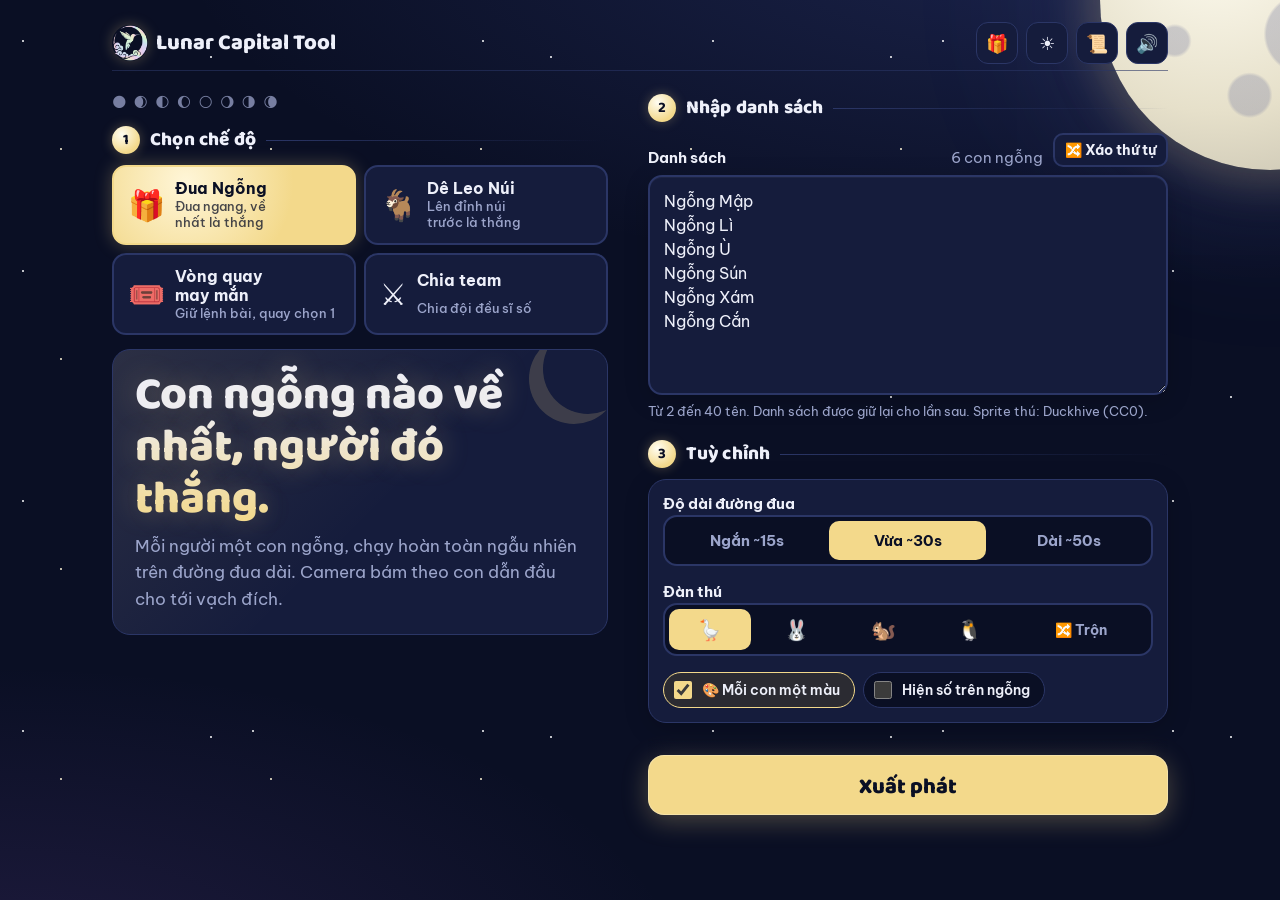
==== index.html @ 8e9eb715 "Vòng quay: chữ hai nửa cùng neo sát vành; kết quả không bảng xếp hạng thì căn giữa Co-Authored-By: C" ====
<!DOCTYPE html>
<html lang="vi">
<head>
<meta charset="utf-8">
<meta name="viewport" content="width=device-width, initial-scale=1, viewport-fit=cover">
<title>Lunar Capital Tool</title>
<meta name="description" content="Tool của Lunar Capital: Đua Ngỗng, Vòng quay may mắn, Chia team. Mở là chơi, không cần cài.">
<meta property="og:title" content="Lunar Capital Tool: bốc thăm cho guild">
<meta property="og:description" content="Đua Ngỗng, Vòng quay may mắn, Chia team. Dán danh sách tên, bấm một nút là có kết quả.">
<meta property="og:image" content="https://huytran19.github.io/lunar-capital-tool/og/home.jpg">
<meta property="og:url" content="https://huytran19.github.io/lunar-capital-tool/">
<meta name="twitter:card" content="summary_large_image">
<meta name="theme-color" content="#0A0F24">
<link rel="icon" type="image/png" sizes="64x64" href="[data-uri]">
<link rel="apple-touch-icon" href="icons/apple-touch-icon.png">
<script>/* đặt giao diện trước khi vẽ trang, để không chớp sáng */try{if(localStorage.getItem("dua-ngong-theme")==="light")document.documentElement.dataset.theme="light";}catch(e){}</script>
<link rel="preconnect" href="https://fonts.googleapis.com">
<link rel="preconnect" href="https://fonts.gstatic.com" crossorigin>
<link href="https://fonts.googleapis.com/css2?family=Baloo+2:wght@600;800&family=Be+Vietnam+Pro:wght@400;600;700&display=swap" rel="stylesheet">
<style>
/* Mặc định tối; data-theme="light" (nút ☀️ trên thanh trên, lưu ở dua-ngong-theme) thì sáng */
:root{
  --bg:#0A0F24; --ink:#EEF0FA; --muted:#9CA5CB; --card:#151C3C; --line:#2B3666;
  --grass-a:#4E7A2A; --grass-b:#446D24; --btn:#F3D98B; --btn-ink:#0A0F24; --accent:#F3D98B; --frame:#4A5A92;
  --moon-a:#FFFDF2; --moon-b:#E6E0CA; --moon-c:#BDB8A8; --crater:rgba(120,124,160,.32); --glow:rgba(243,217,139,.28);
  --red:#E4572E; --blue:#2E86DE;
  color-scheme:dark;
  box-sizing:border-box;
  padding-top:env(safe-area-inset-top,0px);
  padding-bottom:env(safe-area-inset-bottom,0px);
}
:root[data-theme="light"]{
  --bg:#EDEFF8; --ink:#1A2046; --muted:#5A628F; --card:#FFFFFF; --line:#CDD3EA;
  --grass-a:#8CC152; --grass-b:#7DB344; --btn:#1A2046; --btn-ink:#FFFFFF; --accent:#C99A2E; --frame:#1A2046;
  --moon-a:#FFFFFF; --moon-b:#E4E6F2; --moon-c:#B9BED6; --crater:rgba(90,98,143,.22); --glow:rgba(120,135,220,.22);
  color-scheme:light;
}
*,*::before,*::after{box-sizing:inherit}
html{height:100%;scroll-padding-top:env(safe-area-inset-top,0px)}
body{margin:0;min-height:100%;background:var(--bg);color:var(--ink);font-family:"Be Vietnam Pro",system-ui,-apple-system,"Segoe UI",sans-serif;-webkit-tap-highlight-color:transparent}
/* Phong cách mặt trăng: trời sao + vầng trăng cố định sau nội dung; trăng chỉ hiện ở màn chuẩn bị */
body{background:radial-gradient(ellipse 120% 70% at 85% -10%,rgba(90,110,220,.22),transparent 60%),radial-gradient(ellipse 90% 60% at 0% 110%,rgba(140,90,200,.16),transparent 60%),var(--bg);background-attachment:fixed}
body::before{content:"";position:fixed;inset:0;z-index:-1;pointer-events:none;
  background-image:
    radial-gradient(1.5px 1.5px at 23px 41px,#fff 50%,transparent 51%),
    radial-gradient(1px 1px at 97px 13px,#fff 50%,transparent 51%),
    radial-gradient(1px 1px at 151px 88px,#dfe4ff 50%,transparent 51%),
    radial-gradient(1.5px 1.5px at 61px 149px,#fff6d6 50%,transparent 51%),
    radial-gradient(1px 1px at 187px 172px,#fff 50%,transparent 51%),
    radial-gradient(1px 1px at 131px 211px,#dfe4ff 50%,transparent 51%),
    radial-gradient(2px 2px at 211px 57px,#fff 50%,transparent 51%);
  background-size:230px 230px,190px 190px,260px 260px,210px 210px,300px 300px,170px 170px,340px 340px;
  opacity:.75;animation:twinkle 6s ease-in-out infinite alternate}
@keyframes twinkle{from{opacity:.45}to{opacity:.85}}
/* trăng không được lố mép phải (sẽ tạo thanh cuộn ngang); desktop dùng fixed ở góc, nằm ngoài vùng nội dung */
body::after{content:"";position:absolute;top:-96px;right:0;width:190px;height:190px;border-radius:50%;z-index:-1;pointer-events:none;
  background:
    radial-gradient(circle at 30% 36%,var(--crater) 0 9%,transparent 10%),
    radial-gradient(circle at 60% 60%,var(--crater) 0 13%,transparent 14%),
    radial-gradient(circle at 44% 78%,var(--crater) 0 6%,transparent 7%),
    radial-gradient(circle at 74% 30%,var(--crater) 0 5%,transparent 6%),
    radial-gradient(circle at 22% 62%,var(--crater) 0 4%,transparent 5%),
    radial-gradient(circle at 34% 30%,var(--moon-a),var(--moon-b) 55%,var(--moon-c));
  box-shadow:0 0 50px 8px var(--glow),0 0 160px 50px rgba(120,140,255,.10);
  transition:opacity .4s,transform .4s}
body.in-game::after{opacity:0;transform:translateY(-50px) scale(.85)} /* không trượt sang phải: sẽ tạo thanh cuộn ngang */
:root[data-theme="light"] body::before{opacity:0;animation:none}
@media (min-width:700px){body::after{width:300px;height:300px;top:-90px;right:0}}
@media (prefers-reduced-motion: reduce){body::before{animation:none}}
.phases{margin:6px 0 -6px;font-size:14px;letter-spacing:.5em;opacity:.75;white-space:nowrap;overflow:hidden;color:var(--muted)}
#screen-setup h1{background:linear-gradient(180deg,var(--ink) 30%,var(--accent));-webkit-background-clip:text;background-clip:text;color:transparent;text-shadow:0 0 28px var(--glow)}
#screen-setup .modes button{position:relative;overflow:hidden}
#screen-setup .modes button[aria-pressed="true"]{background:radial-gradient(circle at 30% 20%,#FFF6D8,var(--btn) 60%);box-shadow:0 0 18px var(--glow)}
:root[data-theme="light"] #screen-setup .modes button[aria-pressed="true"]{background:var(--btn)}
#screen-setup textarea,#screen-setup .box{box-shadow:inset 0 1px 0 rgba(255,255,255,.04),0 6px 24px rgba(0,0,0,.18)}
.cta{background:linear-gradient(180deg,#FFF3C9,var(--btn) 55%,#D9B65E);box-shadow:0 0 0 1px rgba(255,255,255,.25) inset,0 6px 26px var(--glow)}
:root[data-theme="light"] .cta{background:linear-gradient(180deg,#2C3570,var(--btn));box-shadow:0 6px 22px rgba(26,32,70,.25)}
.brand{border-radius:50%;box-shadow:0 0 14px var(--glow)}
/* Bố cục trang chuẩn bị theo 3 bước: chọn chế độ → danh sách → tuỳ chỉnh, nút Xuất phát dính đáy */
.step{display:flex;align-items:center;gap:10px;margin:6px 0 -4px;font-family:"Baloo 2",sans-serif;font-weight:800;font-size:19px;letter-spacing:.01em}
.step b{display:inline-grid;place-items:center;width:28px;height:28px;border-radius:50%;font-size:15px;line-height:1;color:var(--btn-ink);background:radial-gradient(circle at 35% 30%,var(--moon-a),var(--accent) 70%);box-shadow:0 0 12px var(--glow)}
:root[data-theme="light"] .step b{background:var(--btn)}
.step::after{content:"";flex:1;height:1px;background:linear-gradient(90deg,var(--line),transparent)}
#screen-setup .modes{grid-template-columns:1fr 1fr;gap:8px}
#screen-setup .modes button{flex-direction:row;align-items:center;justify-content:flex-start;text-align:left;padding:10px 12px;gap:0 10px;display:grid;grid-template-columns:auto 1fr;font-size:15px;min-height:62px}
#screen-setup .modes button span{grid-row:span 2;font-size:26px}
#screen-setup .modes button b{font-weight:700;line-height:1.2}
#screen-setup .modes button small{font-size:12px;font-weight:500;color:var(--muted);line-height:1.25}
#screen-setup .modes button[aria-pressed="true"] small{color:inherit;opacity:.75}
.mode-desc{position:relative;padding:14px 16px 16px;border-radius:18px;border:1px solid var(--line);background:linear-gradient(135deg,rgba(243,217,139,.10),transparent 55%),var(--card);overflow:hidden}
.mode-desc::before{content:"";position:absolute;right:-26px;top:-26px;width:90px;height:90px;border-radius:50%;box-shadow:-14px 10px 0 0 var(--accent);opacity:.18}
/* chữ chuyển màu chỉ tô trong khung chữ: chừa đệm trên cho dấu chồng (ỗ, ề) của Baloo 2 khỏi bị cắt thành "ngông" */
#screen-setup h1{font-size:clamp(28px,8vw,40px);line-height:1.12;padding-top:.22em;margin:-.22em 0 8px}
.opts{background:var(--card);border:1px solid var(--line);border-radius:18px;padding:14px;display:flex;flex-direction:column;gap:16px;box-shadow:0 6px 24px rgba(0,0,0,.18)}
.opts .seg{background:var(--bg)}
.opts .box{background:var(--bg)}
.toggles{display:flex;flex-wrap:wrap;gap:8px}
.toggles:not(:has(.toggle:not([hidden]))){display:none}
.toggles .toggle{border:1.5px solid var(--line);border-radius:999px;padding:8px 14px 8px 10px;font-size:14px;background:var(--bg);cursor:pointer;transition:border-color .15s,background .15s}
.toggles .toggle input{width:18px;height:18px}
.toggles .toggle:has(input:checked){border-color:var(--accent);background:color-mix(in srgb,var(--accent) 14%,var(--bg))}
.cta-bar{position:sticky;bottom:0;z-index:5;margin:0 -14px -28px;padding:18px 14px calc(14px + env(safe-area-inset-bottom,0px));background:linear-gradient(180deg,transparent,var(--bg) 38%);display:flex;flex-direction:column;gap:6px}
.cta-bar .error:empty{display:none}
.cta-bar .cta{width:100%}
/* Desktop: màn chuẩn bị 2 cột, cột trái (chọn chế độ) dính trên khi cuộn cột phải */
@media (min-width:980px){
  body .app{max-width:1120px;padding:22px 32px 40px} /* "body" để thắng .app gốc nằm sau trong file */
  /* màn chơi và kết quả cũng dùng bề ngang desktop (sân đua, sân chia team đo bề ngang lúc bắt đầu ván) */
  #screen-result{display:grid;grid-template-columns:minmax(0,1fr) minmax(0,1.1fr);grid-template-rows:auto 1fr;grid-template-areas:"win rank" "act rank";gap:16px 32px;align-items:start}
  #screen-result .winner{grid-area:win;position:sticky;top:20px;padding:32px 24px 26px}
  #screen-result .winner .g{width:200px;height:160px}
  #screen-result .rank{grid-area:rank}
  #screen-result .actions{grid-area:act;grid-template-columns:repeat(3,1fr);position:sticky;top:330px}
  #screen-result .actions .ghost{padding:10px 8px;font-size:14px}
  #screen-result .actions .cta{grid-column:1/-1}
  /* mode không có bảng xếp hạng (Vòng quay…): một cột căn giữa */
  #screen-result:has(.rank[hidden]){grid-template-columns:minmax(0,560px);grid-template-rows:auto auto;grid-template-areas:"win" "act";justify-content:center}
  #screen-result:has(.rank[hidden]) .winner,#screen-result:has(.rank[hidden]) .actions{position:static}
  body .rank li{padding:9px 16px}
  body .teams{grid-template-columns:repeat(auto-fit,minmax(220px,1fr))}
  body .teams.three{grid-template-columns:repeat(3,1fr)}
  #teamActions{grid-template-columns:repeat(4,1fr)}
  #screen-history{max-width:760px;width:100%;margin:0 auto}
  #screen-history .actions{grid-template-columns:repeat(3,1fr)}
  body .ring{max-width:min(680px,calc(100vh - 170px))}
  body .status{font-size:16px}
  #screen-setup{display:grid;grid-template-columns:minmax(0,1fr) minmax(0,1.05fr);gap:0 40px;align-items:start}
  #screen-setup .col-a{position:sticky;top:20px}
  #screen-setup h1{font-size:clamp(36px,3.6vw,52px)}
  .mode-desc{padding:20px 22px 22px}
  .mode-desc .lede{font-size:17px;max-width:none}
  #screen-setup .modes button{min-height:76px;padding:12px 14px;font-size:16px}
  #screen-setup .modes button span{font-size:30px}
  #screen-setup .modes button small{font-size:13px}
  #screen-setup .modes button:not([aria-pressed="true"]):hover{border-color:var(--accent);transform:translateY(-1px)}
  #screen-setup .modes button{transition:transform .15s,border-color .15s}
  #screen-setup textarea{min-height:220px}
  .cta-bar{margin:0;padding:18px 0 20px;background:linear-gradient(180deg,transparent,var(--bg) 45%)}
  .cta:hover{filter:brightness(1.05)}
  .top{padding-bottom:6px;border-bottom:1px solid color-mix(in srgb,var(--line) 60%,transparent)}
  .logo{font-size:24px}
  .brand{width:42px;height:42px}
  body::after{position:fixed;width:340px;height:340px;top:-170px;right:-160px}
}
.app{max-width:560px;margin:0 auto;padding:14px 14px 28px;display:flex;flex-direction:column;gap:16px}
button,textarea{font:inherit;color:inherit}
button{touch-action:manipulation;cursor:pointer}
button:focus-visible,textarea:focus-visible{outline:3px solid var(--accent);outline-offset:2px}
section[hidden],[hidden]{display:none!important}
.stack{display:flex;flex-direction:column;gap:14px}

.top{display:flex;align-items:center;justify-content:space-between}
.logo{display:flex;align-items:center;gap:8px;min-width:0;white-space:nowrap;font-family:"Baloo 2",sans-serif;font-weight:800;font-size:22px}
.brand{width:36px;height:36px;display:block;flex:none}
:root[data-theme="light"] .brand{background:#1F2A16;border-radius:50%;padding:3px} /* logo pastel nhạt trên nền sáng nên đặt trên nền tròn tối */
a.icon-btn{display:inline-flex;align-items:center;justify-content:center;text-decoration:none;box-sizing:border-box}
.icon-btn{appearance:none;border:1px solid var(--line);background:var(--card);border-radius:12px;width:42px;height:42px;font-size:18px}

h1{font-family:"Baloo 2",sans-serif;font-weight:800;font-size:clamp(40px,12vw,60px);line-height:.95;margin:4px 0 0}
.lede{margin:0;font-size:16px;line-height:1.55;color:var(--muted);max-width:40ch}
.seg{display:grid;grid-template-columns:1fr 1fr;background:var(--card);border:2px solid var(--line);border-radius:14px;padding:4px;gap:4px}
.seg.three{grid-template-columns:repeat(3,1fr)}
.seg button{appearance:none;border:0;background:transparent;border-radius:10px;padding:10px 8px;font-weight:700;font-size:15px;color:var(--muted)}
.seg button[aria-pressed="true"]{background:var(--btn);color:var(--btn-ink)}
.sub{font-weight:700;font-size:15px;margin:0 0 -6px}
.field-wrap{display:flex;flex-direction:column;gap:8px}
.field-wrap label{font-weight:700;font-size:15px;display:flex;justify-content:space-between}
.field-wrap label span{color:var(--muted);font-weight:400}
textarea{width:100%;min-height:170px;resize:vertical;background:var(--card);border:2px solid var(--line);border-radius:14px;padding:12px 14px;font-size:16px;line-height:1.5}
.hint{font-size:13px;color:var(--muted);margin:0}
.error{color:#D92D3A;font-weight:600;font-size:14px;margin:0;min-height:1em}
.cta{appearance:none;border:0;background:var(--btn);color:var(--btn-ink);font-family:"Baloo 2",sans-serif;font-weight:800;font-size:22px;padding:14px 18px 10px;border-radius:16px}
.cta:active{transform:translateY(2px)}
.ghost{appearance:none;background:transparent;border:2px solid var(--line);border-radius:14px;padding:11px 14px;font-weight:700;font-size:15px}
.actions{display:grid;gap:10px}

.box{background:var(--card);border:1px solid var(--line);border-radius:14px;padding:12px;display:flex;flex-direction:column;gap:10px}
.box .sub{margin:0}
.muted{color:var(--muted);font-weight:400}
.pair{display:grid;grid-template-columns:1fr 1fr auto;gap:6px}
select{font:inherit;font-size:15px;padding:9px 6px;border:2px solid var(--line);border-radius:10px;background:var(--bg);color:var(--ink);min-width:0}
.add{appearance:none;border:0;background:var(--btn);color:var(--btn-ink);border-radius:10px;padding:0 14px;font-weight:700}
.chips{display:flex;flex-wrap:wrap;gap:6px}
.chips:empty{display:none}
.chip{display:inline-flex;align-items:center;gap:4px;background:var(--bg);border:1px solid var(--line);border-radius:999px;padding:3px 4px 3px 10px;font-size:14px}
.chip.gone{opacity:.45;text-decoration:line-through}
.chip button{appearance:none;border:0;background:transparent;font-size:13px;width:26px;height:26px;border-radius:50%}
.divider{height:1px;background:var(--line);margin:2px 0}
.toggle{display:flex;gap:10px;align-items:center;font-weight:600;font-size:15px}
.toggle input{width:20px;height:20px;accent-color:var(--accent);margin:0}
.hide-num .badge{display:none}
.ropes{position:absolute;inset:0;width:100%;height:100%;z-index:2;pointer-events:none}

/* Sprite */
.spr{display:block;background-repeat:no-repeat;image-rendering:pixelated;image-rendering:crisp-edges}
.goose{position:absolute;left:0;top:0;z-index:3;will-change:transform}
.goose .spr{width:100%;height:100%}
.badge{position:absolute;left:4%;top:50%;transform:translateY(-10%);min-width:15px;height:15px;padding:0 3px;border-radius:5px;color:#fff;font-size:10px;font-weight:800;line-height:12px;text-align:center;border:1.5px solid #1b1b1b;z-index:1}
.gname{position:absolute;white-space:nowrap;overflow:hidden;text-overflow:ellipsis;font-weight:700;color:#fff;text-shadow:0 1px 2px rgba(0,0,0,.7),0 0 4px rgba(0,0,0,.35);pointer-events:none}
.bubble{position:absolute;bottom:55%;left:88%;font-size:12px;font-weight:800;background:#fff;color:#1b1b1b;border-radius:8px;padding:1px 6px;white-space:nowrap;opacity:0;transition:opacity .15s;pointer-events:none;z-index:2}
.bubble.on{opacity:1}
.crown{position:absolute;top:-8px;left:40%;font-size:14px;z-index:2;pointer-events:none}

/* Đua Ngỗng (mode give) */
.mini{position:relative;height:22px;background:var(--card);border:2px solid var(--line);border-radius:999px}
.mini i{position:absolute;top:50%;width:11px;height:11px;border-radius:50%;margin:-5.5px 0 0 -5.5px;border:1.5px solid #1b1b1b}
.mini b{position:absolute;right:6px;top:50%;transform:translateY(-50%);font-size:13px}
.track-wrap{position:relative;overflow:hidden;border:3px solid var(--frame);border-radius:16px;background:var(--grass-a)}
.world{position:absolute;left:0;top:0}
.lane{position:absolute;left:0;right:0}
.lane.a{background:var(--grass-a)} .lane.b{background:var(--grass-b)}
.marker{position:absolute;top:0;bottom:0;width:0;border-left:2px dashed rgba(255,255,255,.55);z-index:1}
.marker span{position:absolute;top:3px;left:5px;font-size:11px;font-weight:800;color:#fff;background:rgba(0,0,0,.28);padding:0 6px;border-radius:6px;white-space:nowrap}
.startline{position:absolute;top:0;bottom:0;width:4px;background:#fff;opacity:.85;z-index:1}
.finish{position:absolute;top:0;bottom:0;width:16px;z-index:1;background:repeating-conic-gradient(#1b1b1b 0 25%,#fff 0 50%) 0 0/16px 16px}
.deco{position:absolute;font-size:12px;opacity:.8;z-index:0;pointer-events:none}
.mode-give .gname{right:88%;top:50%;transform:translateY(-50%);font-size:12px;max-width:130px}

/* Dê Leo Núi (mode climb). Nền: ansimuz – Mountain at Dusk (CC0); dê: Sevarihk – Mountain Goat Sprites (CC-BY 4.0) */
.peak-wrap{position:relative;overflow:hidden;border:3px solid var(--frame);border-radius:16px;background-color:#7d5a8c;
  background-image:url(sprites/nui-day.png),url(sprites/nui-xa.png),url(sprites/nui-troi.png);
  background-repeat:repeat-x,repeat-x,no-repeat;background-size:auto 46%,auto 62%,cover;background-position:0 100%,35% 100%,center top;
  image-rendering:pixelated}
.peak-box{position:relative}
.peak-wrap .world{width:100%;z-index:0}
.alt{position:absolute;left:6px;z-index:2;font-size:11px;font-weight:800;color:#fff;background:rgba(0,0,0,.32);padding:0 6px;border-radius:6px;transform:translateY(-50%);white-space:nowrap;pointer-events:none}
.peak-wrap svg{position:absolute;left:0;top:0;z-index:0}
.rung{position:absolute;left:0;right:0;bottom:0;height:90px;background:url(sprites/nui-rung.png) repeat-x 0 100%/auto 90px;image-rendering:pixelated;z-index:1;opacity:.9}
.tuft{position:absolute;font-size:13px;z-index:1;pointer-events:none;transform:translate(-50%,-80%)}
.summit-sign{position:absolute;z-index:1;transform:translate(-50%,-100%);font-size:12px;font-weight:800;color:#1b1b1b;background:#F5E6B8;border:2px solid #6B4A2B;border-radius:6px;padding:1px 6px;white-space:nowrap}
.gspr{display:block;width:100%;height:100%;background-image:url(sprites/de-nui.png);background-repeat:no-repeat;image-rendering:pixelated}
.mode-climb .goose{will-change:transform}
.mode-climb .goose.wild{opacity:.88}
.mode-climb .gname{left:50%;top:86%;transform:translateX(-50%);font-size:11px;max-width:96px;border-bottom:2px solid var(--c,#fff);line-height:1.15}
.mode-climb .badge{left:50%;top:auto;bottom:18%;transform:translateX(-50%)}
.mode-climb .crown{left:50%;top:0;transform:translateX(-50%)}
.mode-climb .bubble{bottom:72%;left:70%}
.mode-climb .bubble.left{left:auto;right:70%}
.countdown{position:absolute;inset:0;display:flex;align-items:center;justify-content:center;z-index:9;pointer-events:none}
.countdown span{font-family:"Baloo 2",sans-serif;font-weight:800;font-size:84px;white-space:nowrap;color:#fff;text-shadow:0 4px 0 rgba(0,0,0,.35);opacity:0}
.countdown span.pop{animation:pop .7s ease-out forwards}
@keyframes pop{0%{transform:scale(.5);opacity:0}30%{transform:scale(1.1);opacity:1}100%{transform:scale(1);opacity:0}}
.status{margin:0;font-size:15px;color:var(--muted);min-height:1.5em;text-align:center}

/* Team field */
.pasture{position:relative;overflow:hidden;border:3px solid var(--frame);border-radius:16px;
  background:radial-gradient(circle at 20% 30%,rgba(255,255,255,.08) 0 2px,transparent 3px) 0 0/28px 28px,var(--grass-a)}
.gate{position:absolute;top:10px;height:76px;border:5px solid #8B5A2B;border-bottom:0;border-radius:10px 10px 0 0;background:rgba(0,0,0,.14);z-index:1}
.gate::before,.gate::after{content:"";position:absolute;bottom:0;height:5px;width:34%;background:#8B5A2B}
.gate::before{left:0} .gate::after{right:0}
.gate .gl{position:absolute;inset:6px 6px 12px;display:flex;flex-direction:column;align-items:center;justify-content:center;color:#fff;text-shadow:0 1px 2px rgba(0,0,0,.5)}
.gate .gl b{font-family:"Baloo 2",sans-serif;font-weight:800;font-size:18px;line-height:1}
.gate .gl span{font-weight:700;font-size:14px}
.gate .flag{display:inline-block;width:12px;height:12px;border-radius:3px;margin-right:5px;border:1.5px solid #fff;vertical-align:-1px}
.mode-team .gname{left:50%;top:100%;transform:translateX(-50%);font-size:11px;max-width:92px;margin-top:-3px}
.mode-team .goose.in{transition:transform .45s ease-in,opacity .45s ease-in;opacity:0}
.teams{display:grid;grid-template-columns:1fr 1fr;gap:10px}
.team{background:var(--card);border:1px solid var(--line);border-top:6px solid var(--c);border-radius:14px;padding:10px 12px}
.team h3{margin:0 0 6px;font-family:"Baloo 2",sans-serif;font-weight:800;font-size:19px;display:flex;justify-content:space-between;align-items:baseline}
.team h3 small{font-family:"Be Vietnam Pro",sans-serif;font-size:13px;color:var(--muted);font-weight:600}
.team ol{margin:0;padding-left:20px;font-size:14px;line-height:1.6;word-break:break-word}
.team ol:empty::after{content:"Chưa có ai";color:var(--muted);margin-left:-20px}

/* Màn kết quả */
.winner{background:var(--card);border:3px solid var(--frame);border-radius:20px;padding:22px 18px 18px;text-align:center;display:flex;flex-direction:column;align-items:center;gap:6px}
.winner .g{position:relative;width:160px;height:128px;animation:bounce 1s ease-in-out infinite alternate}
.winner .g .spr{width:100%;height:100%}
.winner .g .badge{font-size:14px;height:22px;line-height:19px;min-width:24px;left:10%}
@keyframes bounce{from{transform:translateY(0) rotate(-4deg)}to{transform:translateY(-10px) rotate(4deg)}}
.winner p{margin:0;color:var(--muted)}
.winner h2{margin:14px 0 0;font-family:"Baloo 2",sans-serif;font-weight:800;font-size:clamp(34px,10vw,52px);line-height:1.15;word-break:break-word}
.rank{margin:0;padding:0;list-style:none;counter-reset:r;background:var(--card);border:1px solid var(--line);border-radius:16px;overflow:hidden}
.rank li{counter-increment:r;display:flex;align-items:center;gap:10px;padding:10px 14px;border-bottom:1px solid var(--line);font-size:15px}
.rank li:last-child{border-bottom:0}
.rank li::before{content:counter(r);font-family:"Baloo 2",sans-serif;font-weight:800;min-width:1.6em;color:var(--muted)}
.rank .sw{width:12px;height:12px;border-radius:3px;flex:none}
@media (prefers-reduced-motion: reduce){
  .winner .g{animation:none}
  .countdown span.pop{animation-duration:.01s}
}

/* Mode picker */
.modes{display:grid;grid-template-columns:repeat(4,1fr);gap:6px}
.modes button{text-wrap:balance;appearance:none;border:2px solid var(--line);background:var(--card);border-radius:14px;padding:9px 4px 8px;font-weight:700;font-size:13px;line-height:1.2;display:flex;flex-direction:column;align-items:center;gap:3px}
.modes button span{font-size:22px;line-height:1}
.modes button[aria-pressed="true"]{background:var(--btn);color:var(--btn-ink);border-color:var(--btn)}
.gate.bottom{top:auto;bottom:10px;border:5px solid #8B5A2B;border-top:0;border-radius:0 0 10px 10px}
.gate.bottom::before,.gate.bottom::after{top:0;bottom:auto}
.gate.bottom .gl{inset:12px 6px 6px}
.gate.narrow .gl b{font-size:15px}
.teams.three{grid-template-columns:1fr 1fr 1fr}
.teams.three .team{padding:8px 9px}
.teams.three .team h3{font-size:16px;flex-direction:column;align-items:flex-start}

/* Survival */
.mode-arena .gname{left:50%;top:100%;transform:translateX(-50%);font-size:11px;max-width:92px;margin-top:-3px}
.hpb{position:absolute;left:18%;right:18%;top:-8px;height:5px;background:rgba(0,0,0,.5);border-radius:3px;overflow:hidden;z-index:2}
.hpb i{display:block;height:100%;width:100%;background:#6AB04C;transition:width .15s,background .15s}
.vl{position:absolute;left:50%;top:100%;background-image:var(--volam);background-repeat:no-repeat;image-rendering:pixelated;image-rendering:crisp-edges;pointer-events:none}
.goose.warrior .vl{z-index:1}
.foot{position:absolute;left:50%;bottom:-4px;width:110%;height:9px;border-radius:50%;transform:translateX(-50%);opacity:.8}
.goose.dead{z-index:1;transition:opacity .6s}
.goose.dead .hpb,.goose.dead .foot,.goose.dead .gname{display:none}
.goose.dead.gone{opacity:0}
.winner .g .vl{top:100%}
.goose.hurt .spr{filter:brightness(1.6) sepia(1) saturate(6) hue-rotate(-40deg)}
.goose.hurt .vl{filter:brightness(1.9) saturate(.5)}
.dmg{position:absolute;z-index:6;transform:translate(-50%,0);font-weight:800;font-size:14px;color:#fff;text-shadow:0 1px 2px rgba(0,0,0,.8),0 0 3px rgba(0,0,0,.5);pointer-events:none;white-space:nowrap;animation:dmgup .9s ease-out forwards}
.dmg.crit{font-size:19px;color:#FFD23F}
.dmg.miss{color:#BFD7FF;font-size:12px}
.dmg.heal{color:#7DFF8A}
@keyframes dmgup{0%{opacity:0;margin-top:4px}15%{opacity:1}100%{opacity:0;margin-top:-34px}}
.heart{position:absolute;z-index:2;font-size:18px;transform:translate(-50%,-70%);animation:heartbob 1s ease-in-out infinite alternate;pointer-events:none}
@keyframes heartbob{from{margin-top:0}to{margin-top:-5px}}
.zone{position:absolute;border-radius:50%;pointer-events:none;z-index:1;border:3px dashed transparent;transition:border-color .3s}
.zone.on{border-color:rgba(255,90,70,.9);box-shadow:0 0 0 9999px rgba(200,30,20,.22)}
@media (prefers-reduced-motion: reduce){.dmg{animation-duration:.01s}.heart{animation:none}}
.goose.out{transition:transform .9s cubic-bezier(.2,.7,.3,1),opacity .9s ease-in;opacity:0}
.outs{display:flex;flex-wrap:wrap;gap:6px}
.outs span{background:var(--card);border:1px solid var(--line);border-radius:999px;padding:3px 10px;font-size:13px;color:var(--muted);text-decoration:line-through}
.sub2{margin:0;font-size:14px;font-weight:700;color:var(--muted)}

/* Eggs */
.nest{position:relative;border:3px solid var(--frame);border-radius:16px;background:radial-gradient(circle at 20% 30%,rgba(255,255,255,.08) 0 2px,transparent 3px) 0 0/28px 28px,var(--grass-a);padding:16px 10px 18px;display:grid;gap:12px 6px;grid-template-columns:repeat(var(--cols,3),1fr);overflow:hidden}
.eggcell{display:flex;flex-direction:column;align-items:center;gap:3px;min-width:0}
.egg{position:relative;width:74%;aspect-ratio:4/5;transform-origin:50% 90%}
.shell{position:absolute;inset:0;border-radius:50% 50% 50% 50%/60% 60% 40% 40%;background:radial-gradient(circle at 34% 26%,#fff 0 10%,#F7F0E1 42%,#E2D3B4 100%);border:2px solid rgba(40,30,10,.35)}
.shell.top{clip-path:polygon(0 0,100% 0,100% 48%,88% 56%,75% 46%,62% 56%,50% 46%,38% 56%,25% 46%,12% 56%,0 48%);z-index:2}
.shell.bot{clip-path:polygon(0 48%,12% 56%,25% 46%,38% 56%,50% 46%,62% 56%,75% 46%,88% 56%,100% 48%,100% 100%,0 100%);z-index:2}
.egg .dot{position:absolute;left:50%;bottom:16%;width:20%;aspect-ratio:1;border-radius:50%;transform:translateX(-50%);border:1.5px solid rgba(0,0,0,.3);z-index:3}
.egg svg.crack{position:absolute;inset:0;width:100%;height:100%;z-index:3;overflow:visible}
.egg svg.crack polyline{fill:none;stroke:#4a3514;stroke-width:3;stroke-linejoin:round;stroke-linecap:round;vector-effect:non-scaling-stroke}
.egg.s1{animation:wob1 .18s ease-in-out infinite alternate}
.egg.s2{animation:wob2 .13s ease-in-out infinite alternate}
.egg.s3{animation:wob3 .09s ease-in-out infinite alternate}
@keyframes wob1{from{transform:rotate(-3deg)}to{transform:rotate(3deg)}}
@keyframes wob2{from{transform:rotate(-6deg)}to{transform:rotate(6deg)}}
@keyframes wob3{from{transform:rotate(-10deg) translateY(-2px)}to{transform:rotate(10deg)}}
.gosling{position:absolute;left:-6%;right:-6%;bottom:22%;aspect-ratio:5/4;z-index:1;transform:scale(0);transform-origin:50% 100%;transition:transform .5s cubic-bezier(.3,1.7,.5,1)}
.gosling.yellow .spr,.winner .g.baby .spr{filter:sepia(1) saturate(5) hue-rotate(-8deg) brightness(1.08);width:100%;height:100%}
.egg.hatched{animation:none}
.egg.hatched .gosling{transform:scale(1)}
.egg.hatched .shell.top{transform:translate(-18%,-80%) rotate(-40deg);opacity:0;transition:transform .7s ease-out,opacity .6s .35s}
.egg.hatched svg.crack,.egg.hatched .dot{opacity:0}
.eggname{font-size:12px;font-weight:700;color:#fff;text-shadow:0 1px 2px rgba(0,0,0,.7);max-width:100%;overflow:hidden;text-overflow:ellipsis;white-space:nowrap}
.eggcell.win .eggname{color:#FFE27A}
.mother{position:absolute;left:0;top:0;width:58px;height:46px;z-index:5;pointer-events:none;will-change:transform}
.mother .spr{width:100%;height:100%;filter:drop-shadow(0 2px 0 rgba(0,0,0,.45)) drop-shadow(0 0 1px rgba(0,0,0,.6))}

/* Ring (Ai bao + Vòng quay) */
/* Vòng quay phong cách mặt trăng: to hết cỡ màn hình, mọi thứ (lệnh bài, vòng lực) đồng tâm */
.ring{position:relative;width:100%;max-width:min(520px,calc(100vh - 210px));aspect-ratio:1;margin:0 auto}
.ring.pay{border-radius:50%;border:4px solid #F3D98B;box-shadow:0 0 0 6px #141B3A,0 0 0 8px rgba(243,217,139,.55),0 0 40px rgba(243,217,139,.25);
  background:radial-gradient(circle at 30% 34%,rgba(255,255,255,.07) 0 7%,transparent 7.5%),radial-gradient(circle at 70% 64%,rgba(255,255,255,.05) 0 10%,transparent 10.5%),radial-gradient(circle at 62% 26%,rgba(255,255,255,.05) 0 5%,transparent 5.5%),radial-gradient(circle at 40% 35%,#2C3870,#141B3A 75%)}
.ring.slices{filter:drop-shadow(0 0 28px rgba(243,217,139,.22))}
.ring svg.wheel .bulb{fill:#FFF6D8;animation:bulb 1.2s ease-in-out infinite alternate}
.ring svg.wheel .bulb.b{animation-delay:-.6s}
@keyframes bulb{from{opacity:.35}to{opacity:1}}
@media (prefers-reduced-motion: reduce){.ring svg.wheel .bulb{animation:none}}
.ring svg.wheel{position:absolute;inset:0;width:100%;height:100%}
.ring svg.wheel text{font-family:"Be Vietnam Pro",sans-serif;font-weight:700;fill:#1b1b1b}
.ring svg.wheel path.seg{transition:filter .15s}
.ring svg.wheel path.seg.on{filter:brightness(1.18)}
.seat{position:absolute;transform:translate(-50%,-50%);background:var(--card);color:var(--ink);border:2px solid var(--line);border-radius:999px;padding:4px 9px;font-size:12px;font-weight:700;white-space:nowrap;max-width:92px;overflow:hidden;text-overflow:ellipsis;z-index:1;transition:transform .15s,background .15s}
.seat.near{border-color:var(--accent)}
.seat.hit{background:#F29A2E;color:#1b1b1b;border-color:#1b1b1b;transform:translate(-50%,-50%) scale(1.18)}
.seat.skip{opacity:.5}
.ring .goose{z-index:4}
.ring .goose .badge,.ring .goose .gname{display:none}
.mother .badge,.mother .gname,.mother .crown{display:none}

.seg.herd{grid-template-columns:repeat(4,1fr) 1.6fr}
.seg.herd button{font-size:20px;padding:8px 4px}
.seg.herd button[data-herd="mix"]{font-size:14px}
.spr{transform-origin:50% 100%}
.gosling .spr{width:100%;height:100%}

.text-in{width:100%;background:var(--card);border:2px solid var(--line);border-radius:12px;padding:11px 12px;font:inherit;font-size:16px;color:var(--ink)}
.text-in:focus-visible{outline:3px solid var(--accent);outline-offset:2px}
.ring-token{position:absolute;left:50%;top:50%;width:19%;transform:translate(-50%,-50%);pointer-events:none;filter:drop-shadow(0 4px 0 rgba(0,0,0,.25))}
.ring-token svg{display:block;width:100%;height:auto}
.ring-token span{position:absolute;left:-60%;right:-60%;bottom:-12%;text-align:center;font-family:"Baloo 2",sans-serif;font-weight:800;font-size:clamp(11px,3.2vw,15px);color:#fff;text-shadow:0 1px 2px rgba(0,0,0,.6);white-space:nowrap}

button.ring-token{appearance:none;border:0;background:none;padding:0;cursor:pointer;touch-action:none;-webkit-user-select:none;user-select:none;-webkit-touch-callout:none;z-index:3}
button.ring-token:disabled{cursor:default}
.ring-token.armed{pointer-events:auto;animation:tokpulse 1.4s ease-in-out infinite}
@keyframes tokpulse{0%,100%{filter:drop-shadow(0 4px 0 rgba(0,0,0,.25))}50%{filter:drop-shadow(0 4px 0 rgba(0,0,0,.25)) drop-shadow(0 0 10px rgba(242,154,46,.9))}}
/* Vòng lực: cung vàng chạy quanh lệnh bài, cùng tâm với vòng quay (JS đặt bề rộng theo tâm vòng quay) */
.power{position:absolute;left:50%;top:50%;width:40%;aspect-ratio:1;transform:translate(-50%,-50%);border-radius:50%;pointer-events:none;z-index:2;
  background:conic-gradient(from 0deg,#FFF3C9,#F3D98B calc(var(--p,0)*.6turn),#FF9F43 calc(var(--p,0)*1turn),rgba(255,255,255,.13) 0);
  -webkit-mask:radial-gradient(farthest-side,transparent calc(100% - 8px),#000 calc(100% - 7px));mask:radial-gradient(farthest-side,transparent calc(100% - 8px),#000 calc(100% - 7px));
  transition:opacity .2s,filter .2s}
.power.on{filter:drop-shadow(0 0 8px rgba(255,190,90,.9))}
.power.spent{opacity:0}
@media (prefers-reduced-motion: reduce){.ring-token.armed{animation:none}}

.ring.slices{border-radius:50%}
.ring svg.wheel path.seg.skip{opacity:.4}
.ring svg.wheel path.seg.win{stroke:#1b1b1b;stroke-width:3;filter:brightness(1.12)}
.ring.slices .ring-token{width:15%}

.list-head{display:flex;align-items:flex-end;justify-content:space-between;gap:10px}
.list-head label{flex:1;display:flex;justify-content:space-between;align-items:baseline;gap:8px;font-weight:700;font-size:15px}
.list-head label span{color:var(--muted);font-weight:400}
.mini-btn{appearance:none;border:2px solid var(--line);background:var(--card);border-radius:10px;padding:6px 10px;font-weight:700;font-size:14px;white-space:nowrap}
.mini-btn:active{transform:translateY(1px)}
textarea.flash{animation:taflash .5s ease-out}
@keyframes taflash{from{border-color:var(--accent)}to{border-color:var(--line)}}

.top-btns{display:flex;gap:8px}
@media (max-width:400px){.top-btns{gap:5px}.top-btns .icon-btn{width:34px;height:34px;font-size:16px;border-radius:10px}} /* 4 nút + tên không bị cắt ở 360px */
.top-left{display:flex;align-items:center;gap:10px;min-width:0}
#backBtn{font-size:22px;font-weight:700;line-height:1}
.in-game .brand{display:none} /* có nút ← thì bỏ logo cho tên dài khỏi xuống dòng */
#appTitle{overflow:hidden;text-overflow:ellipsis;font-size:clamp(16px,4.6vw,22px)}
.hist-title{margin:0;font-family:"Baloo 2",sans-serif;font-weight:800;font-size:30px}
.hist{display:flex;flex-direction:column;gap:8px}
.hist-item{background:var(--card);border:1px solid var(--line);border-radius:14px;padding:10px 12px;display:flex;flex-direction:column;gap:3px}
.hist-meta{font-size:12px;color:var(--muted)}
.hist-win{font-weight:700;font-size:16px;word-break:break-word}
.hist-team{font-size:14px;line-height:1.45;word-break:break-word}

/* Giải đấu */
.seg.four{grid-template-columns:repeat(4,1fr)}
.seg button{text-wrap:balance}
.wide .app{max-width:none}
.cup-bar{display:flex;flex-wrap:wrap;align-items:center;justify-content:space-between;gap:8px 12px}
.cup-head{min-width:0;flex:1 1 220px}
.cup-head h2{margin:0;font-family:"Baloo 2",sans-serif;font-weight:800;font-size:26px;line-height:1.1;overflow:hidden;text-overflow:ellipsis;white-space:nowrap}
.cup-sub{margin:2px 0 0;font-size:13px;color:var(--muted)}
.cup-tools{display:flex;flex-wrap:wrap;gap:6px}
.cup-champ{background:var(--card);border:3px solid var(--accent);border-radius:16px;padding:10px 14px;display:flex;align-items:center;gap:12px;font-weight:700}
.cup-champ b{font-family:"Baloo 2",sans-serif;font-weight:800;font-size:24px;line-height:1.1;word-break:break-word}
.cup-champ small{display:block;color:var(--muted);font-weight:600}
.cup-champ .cup-cup{font-size:34px}
.cup-view{position:relative;overflow:auto;border:2px solid var(--line);border-radius:16px;background:var(--card);height:calc(100vh - 200px);height:calc(100dvh - 200px);min-height:340px;overscroll-behavior:contain}
.cup-canvas{position:relative}
.cup-canvas svg{position:absolute;left:0;top:0;pointer-events:none}
.cup-canvas path{fill:none;stroke:var(--line);stroke-width:2}
.cup-canvas path.on{stroke:var(--accent)}
.cup-sec{position:absolute;margin:0;font-family:"Baloo 2",sans-serif;font-weight:800;font-size:18px;white-space:nowrap}
.cup-col{position:absolute;margin:0;font-size:11px;font-weight:800;color:var(--muted);text-transform:uppercase;letter-spacing:.04em;white-space:nowrap}
.match{position:absolute;background:var(--bg);border:2px solid var(--line);border-radius:12px;padding:4px;display:flex;flex-direction:column;gap:4px}
.match.st-ready{border-color:var(--accent)}
.match.st-bye,.match.st-off{opacity:.45}
.match .mno{position:absolute;left:6px;top:-16px;font-size:11px;font-weight:700;color:var(--muted);white-space:nowrap}
.match.champ{border-color:var(--accent);background:var(--card)}
.slot{display:flex;align-items:stretch;min-height:var(--sh);border-radius:8px;background:var(--card);font-size:var(--fs);font-weight:700;outline-offset:1px}
.slot.empty{align-items:center;padding:0 8px;color:var(--muted);font-weight:500;font-style:italic;border:1.5px dashed var(--line);font-size:calc(var(--fs) * .88);overflow:hidden;white-space:nowrap;text-overflow:ellipsis}
.slot.win{background:rgba(106,176,76,.28)}
.slot.lose .tcard{opacity:.5}
.slot.lose .tn{text-decoration:line-through}
.slot.drop-ok{outline:3px solid #6AB04C}
.slot.drop-lose{outline:3px solid #E4572E}
.tcard{appearance:none;border:0;background:transparent;color:inherit;font:inherit;display:flex;align-items:center;gap:7px;width:100%;min-width:0;padding:2px 8px;text-align:left;border-radius:8px}
button.tcard{cursor:grab;touch-action:none;-webkit-user-select:none;user-select:none}
button.tcard:hover{background:rgba(242,154,46,.14)}
.tcard .sw{width:10px;height:10px;border-radius:3px;flex:none}
.tcard .tx{min-width:0;display:flex;flex-direction:column;line-height:1.2}
.tcard .tn,.tcard small{overflow:hidden;text-overflow:ellipsis;white-space:nowrap}
.tcard small{font-size:.78em;font-weight:500;color:var(--muted)}
.tcard .crown{margin-left:auto;flex:none}
.wbtn{appearance:none;flex:none;align-self:center;margin:0 4px 0 2px;border:1.5px solid var(--line);background:transparent;color:var(--muted);border-radius:7px;padding:3px 7px;font:inherit;font-size:calc(var(--fs) * .76);font-weight:800;line-height:1.1;cursor:pointer;white-space:nowrap}
.wbtn:hover{border-color:#6AB04C;color:#8FD06E}
.slot.win .wbtn{background:#6AB04C;border-color:#6AB04C;color:#10200C}
#cupSwap[aria-pressed="true"]{background:var(--accent);color:#1b1b1b;border-color:var(--accent)}
.swap-mode .match.st-bye{opacity:1}
.swap-mode button.tcard.swapable{outline:2px dashed var(--accent);outline-offset:-2px;cursor:pointer}
.swap-mode button.tcard.swapable.hot{background:rgba(242,154,46,.3)}
.tcard.picked{outline:3px solid var(--accent);background:rgba(242,154,46,.18)}
.tcard.ghost{position:fixed;left:0;top:0;z-index:60;pointer-events:none;background:var(--card);border:2px solid var(--accent);box-shadow:0 10px 24px rgba(0,0,0,.35);font-weight:700}
.dropbar{position:fixed;left:0;right:0;bottom:0;z-index:50;display:flex;flex-direction:column;align-items:center;gap:8px;padding:10px 14px calc(12px + env(safe-area-inset-bottom,0px));background:rgba(10,14,8,.82);-webkit-backdrop-filter:blur(6px);backdrop-filter:blur(6px);color:#fff}
.dz-name{margin:0;font-weight:700;font-size:14px;text-align:center;max-width:100%;overflow:hidden;text-overflow:ellipsis;white-space:nowrap}
.dz-row{display:flex;gap:10px;width:100%;max-width:640px}
.dropzone{appearance:none;flex:1;border-radius:16px;padding:16px 8px;font-family:"Baloo 2",sans-serif;font-weight:800;font-size:22px;color:#fff;border:3px dashed;transition:transform .1s}
.dropzone.win{background:#2E6B28;border-color:#9BE07A}
.dropzone.lose{background:#7A2A20;border-color:#F29A80}
.dropzone.draw{background:#3D4A5C;border-color:#A9B8CC}
.dropzone.hot{transform:scale(1.05);border-style:solid}
.dropbar .mini-btn{background:transparent;color:#fff;border-color:rgba(255,255,255,.4)}
.dropbar.dragging{padding-top:8px;gap:6px}
.dropbar.dragging .dropzone{padding:10px 8px;font-size:19px}
.dropbar.dragging #dzCancel{display:none}
.cup-spacer{height:150px}
.rr{padding:14px;display:flex;flex-direction:column;gap:16px}
.rr table{border-collapse:collapse;font-size:14px;min-width:100%}
.rr th,.rr td{padding:6px 8px;border-bottom:1px solid var(--line);text-align:center;white-space:nowrap}
.rr th:nth-child(2),.rr td:nth-child(2){text-align:left}
.rr td.lead{font-weight:800}
.rr-rounds{display:grid;grid-template-columns:repeat(auto-fill,minmax(230px,1fr));gap:22px 14px}
.rr-round h4{margin:0 0 8px;font-size:12px;font-weight:800;color:var(--muted);text-transform:uppercase;letter-spacing:.04em}
.rr-round .match{position:relative;margin-top:18px}
.rr-round .match .mno{top:-17px}
.cup-teams{background:var(--card);border:1px solid var(--line);border-radius:14px;padding:10px 14px}
.cup-teams summary{cursor:pointer;font-weight:700}
.cup-teams ol{margin:8px 0 0;padding-left:22px;display:grid;grid-template-columns:repeat(auto-fill,minmax(220px,1fr));gap:6px 18px;font-size:14px}
.cup-teams li small{display:block;color:var(--muted)}

.bubble.left{left:auto;right:88%}
.mode-team .bubble.left,.mode-arena .bubble.left,.ring .bubble.left,.mother .bubble.left{right:60%}
</style>
</head>
<body>
<main class="app">
  <div class="top">
    <div class="top-left"><button class="icon-btn" id="backBtn" aria-label="Quay lại" hidden>←</button>
      <div class="logo"><img class="brand" id="brandLogo" alt="" width="36" height="36" src="[data-uri]"><span id="appTitle">Lunar Capital Tool</span></div></div>
    <div class="top-btns"><a class="icon-btn" id="giftBtn" href="gift-code/" aria-label="Gift code Where Winds Meet" title="Gift code Where Winds Meet">🎁</a><button class="icon-btn" id="themeBtn" aria-label="Chuyển sang giao diện sáng">☀️</button><button class="icon-btn" id="histBtn" aria-label="Lịch sử các ván">📜</button><button class="icon-btn" id="mute" aria-label="Tắt tiếng">🔊</button></div>
  </div>

  <section id="screen-setup" class="stack">
    <div class="col-a stack">
    <p class="phases" aria-hidden="true">🌑🌒🌓🌔🌕🌖🌗🌘</p>
    <p class="step"><b>1</b>Chọn chế độ</p>
    <div class="modes" role="group" aria-label="Chế độ">
      <button data-mode="give"><span>🎁</span><b>Đua Ngỗng</b><small>Đua ngang, về nhất là thắng</small></button>
      <button data-mode="climb"><span>🐐</span><b>Dê Leo Núi</b><small>Lên đỉnh núi trước là thắng</small></button>
      <button data-mode="pass"><span>🎟️</span><b>Vòng quay may mắn</b><small>Giữ lệnh bài, quay chọn 1</small></button>
      <button data-mode="team"><span>⚔️</span><b>Chia team</b><small>Chia đội đều sĩ số</small></button>
      <button data-mode="survive"><span>💥</span><b>Sinh tồn</b><small>Đấu trường kiếm hiệp</small></button>
      <button data-mode="egg"><span>🥚</span><b>Trứng nở</b><small>Trứng nở trước là thắng</small></button>
      <button data-mode="cup"><span>🏆</span><b>Giải đấu</b><small>Bảng đấu loại, vòng tròn</small></button>
    </div>
    <div class="mode-desc">
      <h1 id="headline"></h1>
      <p class="lede" id="lede"></p>
    </div>
    </div>
    <div class="col-b stack">
    <p class="step"><b>2</b>Nhập danh sách</p>
    <div class="field-wrap">
      <div class="list-head"><label for="names"><b id="listLabel">Danh sách</b> <span id="count"></span></label>
        <button class="mini-btn" id="shuffleBtn" type="button">🔀 Xáo thứ tự</button></div>
      <textarea id="names" spellcheck="false" placeholder="Mỗi dòng một tên, hoặc cách nhau bằng dấu phẩy"></textarea>
      <p class="hint" id="listHint"></p>
      <p class="error" id="listWarn" aria-live="polite" hidden></p>
    </div>

    <p class="step"><b>3</b>Tuỳ chỉnh</p>
    <div class="opts">
    <div id="durWrap" class="stack" style="gap:8px">
      <p class="sub" id="durLabel">Độ dài đường đua</p>
      <div class="seg three" role="group" aria-labelledby="durLabel">
        <button data-dur="15">Ngắn ~15s</button>
        <button data-dur="30">Vừa ~30s</button>
        <button data-dur="50">Dài ~50s</button>
      </div>
      <p class="hint" id="survHint" hidden></p>
    </div>

    <div id="teamOpts" class="stack" style="gap:8px">
      <p class="sub">Số đội</p>
      <div class="seg three" role="group" aria-label="Số đội">
        <button data-k="2">2 đội</button>
        <button data-k="3">3 đội</button>
        <button data-k="4">4 đội</button>
      </div>
      <p class="sub">Tốc độ tìm chuồng</p>
      <div class="seg three" role="group" aria-label="Tốc độ tìm chuồng">
        <button data-spd="fast">Nhanh</button>
        <button data-spd="mid">Vừa</button>
        <button data-spd="slow">Lề mề 🐢</button>
      </div>
      <div class="box">
        <p class="sub">🔗 Dính nhau <span class="muted">luôn vào chung đội</span></p>
        <div class="pair"><select id="s1" aria-label="Con thứ nhất"></select><select id="s2" aria-label="Con thứ hai"></select><button class="add" id="addStick">Thêm</button></div>
        <div class="chips" id="chipsStick"></div>
        <div class="divider"></div>
        <p class="sub">🚫 Không chung chuồng</p>
        <div class="pair"><select id="a1" aria-label="Con thứ nhất"></select><select id="a2" aria-label="Con thứ hai"></select><button class="add" id="addApart">Thêm</button></div>
        <div class="chips" id="chipsApart"></div>
        <p class="error" id="pairErr" aria-live="polite"></p>
      </div>
    </div>

    <div id="payOpts" class="stack" style="gap:6px">
      <label class="field-wrap" for="prize" style="gap:6px"><b style="font-size:15px">Tên giải</b>
        <input id="prize" class="text-in" type="text" maxlength="40" placeholder="Battle Pass" autocomplete="off"></label>
      <label class="toggle"><input type="checkbox" id="avoidLast"> Né người vừa thắng lần trước</label>
      <p class="hint" id="lastPayInfo"></p>
    </div>

    <div id="cupOpts" class="stack" style="gap:8px">
      <p class="sub">Thể thức</p>
      <div class="seg three" role="group" aria-label="Thể thức">
        <button data-cupfmt="double">Nhánh thắng/thua</button>
        <button data-cupfmt="single">Loại trực tiếp</button>
        <button data-cupfmt="rr">Vòng tròn</button>
      </div>
      <p class="hint" id="cupHint"></p>
      <p class="sub">Đội lấy từ danh sách</p>
      <div class="seg three" role="group" aria-label="Cách tạo đội">
        <button data-cupbuild="solo">Mỗi người 1 đội</button>
        <button data-cupbuild="random">Ghép ngẫu nhiên</button>
        <button data-cupbuild="preset">Đội có sẵn</button>
      </div>
      <div id="cupSizeWrap" class="stack" style="gap:8px">
        <p class="sub">Mỗi đội mấy người</p>
        <div class="seg four" role="group" aria-label="Số người mỗi đội">
          <button data-cupsize="2">2 người</button><button data-cupsize="3">3 người</button><button data-cupsize="4">4 người</button><button data-cupsize="5">5 người</button>
        </div>
      </div>
      <label class="field-wrap" for="cupName" style="gap:6px"><b style="font-size:15px">Tên giải</b>
        <input id="cupName" class="text-in" type="text" maxlength="50" placeholder="Giải Lunar Capital" autocomplete="off"></label>
      <label class="toggle"><input type="checkbox" id="cupShuffle"> 🔀 Bốc thăm ngẫu nhiên vị trí các đội</label>
      <button class="ghost" id="cupResume" hidden></button>
    </div>

    <div class="stack" style="gap:8px" id="herdWrap">
      <p class="sub" id="herdLabel">Đàn thú</p>
      <div class="seg herd" role="group" aria-labelledby="herdLabel">
        <button data-herd="goose" aria-label="Ngỗng">🪿</button>
        <button data-herd="bunny" aria-label="Thỏ">🐰</button>
        <button data-herd="squirrel" aria-label="Sóc">🐿️</button>
        <button data-herd="penguin" aria-label="Cánh cụt">🐧</button>
        <button data-herd="mix" aria-label="Trộn ngẫu nhiên">🔀 Trộn</button>
      </div>
    </div>
    <div class="toggles">
      <label class="toggle" id="fillWrap"><input type="checkbox" id="fillHerd"> 🐐 Thêm dê rừng cho đủ bầy 30 con</label>
      <label class="toggle" id="colorWrap"><input type="checkbox" id="colorful"> 🎨 Mỗi con một màu</label>
      <label class="toggle" id="numWrap"><input type="checkbox" id="showNum"> <span id="numLabel">Hiện số trên ngỗng</span></label>
    </div>
    </div>
    <div class="cta-bar">
      <p class="error" id="err" aria-live="polite"></p>
      <button class="cta" id="go">Xuất phát</button>
    </div>
    </div>
  </section>

  <section id="screen-race" class="stack mode-give" hidden>
    <div class="mini" id="mini" aria-hidden="true"><b>🏁</b></div>
    <div class="track-wrap" id="trackWrap"><div class="world" id="world"></div></div>
    <p class="status" id="status" aria-live="polite"></p>
  </section>

  <section id="screen-climb" class="stack mode-climb" hidden>
    <div class="peak-box" id="peakBox"><div class="peak-wrap" id="peakWrap"><div class="world" id="peakWorld"></div></div></div>
    <p class="status" id="status6" aria-live="polite"></p>
  </section>

  <section id="screen-team" class="stack mode-team" hidden>
    <div class="pasture" id="pasture"></div>
    <p class="status" id="status2" aria-live="polite"></p>
    <div class="teams" id="teamsBox"></div>
    <div class="actions" id="teamActions" hidden>
      <button class="cta" id="againTeam">Chia lại</button>
      <button class="ghost" id="copyTeam">Sao chép kết quả</button>
      <button class="ghost" id="teamToCup">🏆 Tạo bảng đấu từ các đội này</button>
      <button class="ghost" data-edit>Sửa danh sách</button>
    </div>
  </section>

  <section id="screen-arena" class="stack mode-arena" hidden>
    <div class="pasture" id="arena"></div>
    <p class="status" id="status3" aria-live="polite"></p>
    <p class="sub2" id="outTitle" hidden>Bị loại</p>
    <div class="outs" id="outList"></div>
  </section>

  <section id="screen-eggs" class="stack" hidden>
    <div class="nest" id="nest"></div>
    <p class="status" id="status4" aria-live="polite"></p>
  </section>

  <section id="screen-ring" class="stack" hidden>
    <div class="ring" id="ring"></div>
    <p class="status" id="status5" aria-live="polite"></p>
  </section>

  <section id="screen-history" class="stack" hidden>
    <h2 class="hist-title">📜 Lịch sử các ván</h2>
    <p class="hint" id="histInfo"></p>
    <div class="hist" id="histList"></div>
    <div class="actions">
      <button class="cta" id="histBack">Quay lại</button>
      <button class="ghost" id="histCopy">Sao chép lịch sử</button>
      <button class="ghost" id="histClear">Xoá lịch sử</button>
    </div>
  </section>

  <section id="screen-cup" class="stack" hidden>
    <div class="cup-bar">
      <div class="cup-head"><h2 id="cupTitle"></h2><p class="cup-sub" id="cupSub"></p></div>
      <div class="cup-tools">
        <button class="mini-btn" id="cupZoomOut" aria-label="Thu nhỏ bảng">−</button>
        <button class="mini-btn" id="cupZoomIn" aria-label="Phóng to bảng">+</button>
        <button class="mini-btn" id="cupSwap" aria-pressed="false">🔀 Đổi chỗ</button>
        <button class="mini-btn" id="cupUndo">↶ Hoàn tác</button>
        <button class="mini-btn" id="cupCopy">📋 Sao chép</button>
        <button class="mini-btn" id="cupFull">⛶ Toàn màn hình</button>
      </div>
    </div>
    <div class="cup-champ" id="cupChamp" hidden></div>
    <p class="status" id="cupStatus" aria-live="polite"></p>
    <div class="cup-view" id="cupView"></div>
    <details class="cup-teams"><summary id="cupTeamsSum"></summary><div id="cupTeams"></div></details>
  </section>

  <section id="screen-result" class="stack" hidden>
    <div class="winner">
      <div class="g" id="winGoose"></div>
      <p id="winLabel">🏆 Về nhất</p>
      <h2 id="winName"></h2>
    </div>
    <ol class="rank" id="rank" aria-label="Thứ tự"></ol>
    <div class="actions">
      <button class="cta" id="again">Chơi lại</button>
      <button class="ghost" id="removeWin">Loại, chơi tiếp</button>
      <button class="ghost" id="copyRes">Sao chép kết quả</button>
      <button class="ghost" data-edit>Sửa danh sách</button>
    </div>
  </section>
</main>
<div class="dropbar" id="dropbar" hidden>
  <p class="dz-name" id="dzName"></p>
  <div class="dz-row">
    <button class="dropzone win" data-z="win">✅ Thắng</button>
    <button class="dropzone draw" data-z="draw">🤝 Hoà</button>
    <button class="dropzone lose" data-z="lose">❌ Thua</button>
  </div>
  <button class="mini-btn" id="dzCancel">Huỷ</button>
</div>

<script>
(function(){
  const COLORS=["#E4572E","#2E86DE","#F2C230","#9B59B6","#17A589","#E84393","#34495E","#FF8C42","#6AB04C","#00B8D4","#C0392B","#8E6E53"];
  const TEAMS=[{name:"Đội Đỏ",color:"#E4572E",ic:"🔴"},{name:"Đội Xanh",color:"#2E86DE",ic:"🔵"},{name:"Đội Vàng",color:"#E0A800",ic:"🟡"},{name:"Đội Tím",color:"#9B59B6",ic:"🟣"}];
  const DEFAULT="Ngỗng Mập\nNgỗng Lì\nNgỗng Ù\nNgỗng Sún\nNgỗng Xám\nNgỗng Cắn";
  const $=id=>document.getElementById(id);
  const scr={setup:$("screen-setup"),cup:$("screen-cup"),race:$("screen-race"),climb:$("screen-climb"),team:$("screen-team"),arena:$("screen-arena"),eggs:$("screen-eggs"),ring:$("screen-ring"),result:$("screen-result"),history:$("screen-history")};
  const ta=$("names");
  // Bộ sinh số ngẫu nhiên sfc32. Mỗi ván nạp lại seed mới bằng freshSeed().
  let _s=[1,2,3,4];
  function sfc32(){let [a,b,c,d]=_s;let t=(a+b|0)+d|0;d=d+1|0;a=b^b>>>9;b=c+(c<<3)|0;c=(c<<21|c>>>11);c=c+t|0;_s=[a,b,c,d];return (t>>>0)/4294967296;}
  // Seed lấy từ nguồn ngẫu nhiên mã hoá của máy (crypto), 128 bit, không đoán trước được
  function freshSeed(){
    const a=new Uint32Array(4); crypto.getRandomValues(a);
    _s=[a[0]|1,a[1],a[2],a[3]]; for(let i=0;i<15;i++)sfc32();
  }
  freshSeed();
  const rnd=()=>sfc32();
  const between=(a,b)=>a+rnd()*(b-a);
  const clamp=(v,a,b)=>Math.max(a,Math.min(b,v));
  const pick=arr=>arr[Math.floor(rnd()*arr.length)];
  const shuffle=arr=>{const a=arr.slice();for(let i=a.length-1;i>0;i--){const j=Math.floor(rnd()*(i+1));[a[i],a[j]]=[a[j],a[i]];}return a;};
  const angDiff=(a,b)=>{let d=b-a;while(d>Math.PI)d-=2*Math.PI;while(d<-Math.PI)d+=2*Math.PI;return d;};
  const store={get(k,d){try{const v=localStorage.getItem(k);return v===null?d:v;}catch(e){return d;}},set(k,v){try{localStorage.setItem(k,v);}catch(e){}}};
  let session=0; // mỗi lần chạy một ván mới hoặc quay về, ván cũ tự dừng
  // Rời màn chuẩn bị thì đẩy một mốc vào lịch sử trình duyệt, để nút back của điện thoại quay về thay vì thoát trang
  const show=s=>{
    Object.values(scr).forEach(x=>x.hidden=(x!==s));window.scrollTo(0,0);
    $("backBtn").hidden=s===scr.setup; document.body.classList.toggle("in-game",s!==scr.setup);
    document.body.classList.toggle("wide",s===scr.cup||s===scr.climb); // bảng đấu và ngọn núi dùng hết bề ngang màn hình
    if(s!==scr.cup) endPick();
    if(s!==scr.setup&&!(history.state&&history.state.dn)) try{history.pushState({dn:1},"");}catch(e){}
  };
  const gooseSize=n=>n<=8?48:n<=16?40:n<=28?32:27;

  /* ---------- Sprites ---------- */
  const SHEET="[data-uri]";
  // Gắn ảnh vào một quy tắc CSS (đọc một lần). Đừng dùng biến CSS var(--sheet): mỗi lần tính lại style cho
  // một con thú, trình duyệt phải chép lại nguyên chuỗi base64 rất dài, đông thú là giật.
  // Ảnh sprite đổi sang đường dẫn blob: ngắn. Data URL dài hàng chục KB làm mỗi lần tính lại style cho một con thú
  // phải xử lý lại cả chuỗi (đo được: Đua Ngỗng 40 con tốn ~26µs/phần tử, gấp 2,6 lần khi dùng đường dẫn ngắn).
  const blobUrl=d=>{try{const [h,b]=d.split(","), bin=atob(b), u=new Uint8Array(bin.length); for(let i=0;i<bin.length;i++) u[i]=bin.charCodeAt(i);
    return URL.createObjectURL(new Blob([u],{type:h.slice(5).split(";")[0]}));}catch(e){return d;}};
  const SHEET_URL=blobUrl(SHEET);
  {const st=document.createElement("style"); st.textContent=`.spr{background-image:url(${SHEET_URL})}`; document.head.appendChild(st);}
  // Nhân vật mode Sinh tồn (kiếm hiệp, chỉ cận chiến): LuizMelo – Martial Hero 1–3 (CC0).
  // Ảnh riêng sprites/vo-lam.png, chỉ tải khi vào Sinh tồn. Mỗi nhân vật một khối hàng: idle, run, a1, a2, hit, death.
  // Ô cw×ch; (ax, ay) là điểm chân trong ô; bodyH là chiều cao người lúc đứng.
  const VL_SRC="sprites/vo-lam.png";
  const VL={"W":1397,"H":1440,"chars":[{"id":"dao","y":0,"cw":130,"ch":71,"ax":29,"ay":69,"bodyH":52,"anims":{"idle":{"row":0,"n":8},"run":{"row":1,"n":8},"a1":{"row":2,"n":6},"a2":{"row":3,"n":6},"hit":{"row":4,"n":4},"death":{"row":5,"n":6}}},{"id":"kiem","y":426,"cw":117,"ch":87,"ax":27,"ay":84,"bodyH":56,"anims":{"idle":{"row":0,"n":4},"run":{"row":1,"n":8},"a1":{"row":2,"n":4},"a2":{"row":3,"n":4},"hit":{"row":4,"n":3},"death":{"row":5,"n":7}}},{"id":"daidao","y":948,"cw":127,"ch":82,"ax":69,"ay":80,"bodyH":41,"anims":{"idle":{"row":0,"n":10},"run":{"row":1,"n":8},"a1":{"row":2,"n":7},"a2":{"row":3,"n":9},"hit":{"row":4,"n":3},"death":{"row":5,"n":11}}}]};
  const VL_FPS={idle:8,run:12,a1:14,a2:14,hit:12,death:10};
  document.documentElement.style.setProperty("--volam",`url(${VL_SRC})`);
  // Sheet 264x432: mỗi ô 40x32 (bước 44x36), mọi con đều quay mặt sang phải. flap = bứt tốc, cheer = ăn mừng.
  const SPECIES=["goose","bunny","squirrel","penguin"];
  const SP_INFO={
    goose:{name:"Ngỗng",ic:"🪿",scale:1,cry:"Quác!"},
    bunny:{name:"Thỏ",ic:"🐰",scale:1.3,cry:"Hop hop!"},
    squirrel:{name:"Sóc",ic:"🐿️",scale:1.15,cry:"Chít chít!"},
    penguin:{name:"Cánh cụt",ic:"🐧",scale:1.45,cry:"Lạch bạch!"}
  };
  const ANIMS={
    goose:{idle:{row:0,n:2,fps:3},walk:{row:1,n:4,fps:7},run:{row:2,n:4,fps:11},flap:{row:3,n:4,fps:14},cheer:{row:3,n:4,fps:12}},
    bunny:{idle:{row:4,n:2,fps:3},walk:{row:5,n:4,fps:7},run:{row:5,n:4,fps:12},flap:{row:5,n:4,fps:18},cheer:{row:5,n:4,fps:10}},
    squirrel:{idle:{row:6,n:2,fps:3},walk:{row:7,n:3,fps:6},run:{row:7,n:3,fps:12},flap:{row:7,n:3,fps:18},cheer:{row:7,n:3,fps:10}},
    penguin:{idle:{row:8,n:2,fps:3},walk:{row:9,n:6,fps:9},run:{row:9,n:6,fps:15},flap:{row:11,n:4,fps:14},cheer:{row:10,n:2,fps:8}}
  };
  /* ---------- Thoại vui: theo tình huống, có câu riêng từng loài ---------- */
  const LINES={
    chat:{
      all:["Tránh ra!","Ê nhường đường coi!","Nhìn gì, chưa thấy thú đua à?","Lag quá!","Ping cao quá trời","Đang buff tốc nè","AFK xíu nha","Ai giật dây tui vậy?","Hôm nay nhân phẩm lên!","Đua vui là chính","Top 1 hoặc không gì cả!","Cho xin cái buff","Tay to tới rồi","Ủa đường đâu?","Mẹ ơi con lên sóng!","Hôm qua tui tập dữ lắm","Nhường nhau chút đi mà","Ai đạp chân tui?","Gió mát ghê","Đua xong đi ăn không?","Cổ vũ tui đi mấy bạn!","Tui là tuyển thủ quốc gia","Đừng quay mặt tui xấu","Chạy chậm cho đẹp đội hình"],
      goose:["Quác!","Quạc quạc!","Ngỗng đây, tránh ra!","Ai đụng tui là mổ!","Cánh này là để bay nha!","Ngỗng là trùm!","Mổ trước hỏi sau!","Lông mới gội đó nha","Quác quác, đói bụng quá","Tui mà thắng là bao cả làng","Đừng nhìn, tui ngại","Cổ dài để thấy đích trước"],
      bunny:["Hop hop!","Cà rốt đâu rồi?","Tai dài để nghe tin thắng!","Nhảy là nghề của tui","Thỏ không chạy, thỏ bay!","Ai lấy cà rốt tui?","Đừng so tui với rùa nha","Chân sau lò xo nè","Bông đuôi xinh không?","Tui mà ngủ quên là thua đó","Nhảy cao nhảy xa"],
      squirrel:["Chít chít!","Hạt dẻ đâu?","Lẹ lên lẹ lên!","Đuôi xù chính hiệu","Tui giấu hạt khắp nơi","Cây nào cao nhất?","Chạy như sóc là đây!","Ai ăn vụng hạt của tui?","Tăng động xíu thôi","Nhanh như chớp!","Đừng cản đường sóc"],
      goat:["Beee!","Be be be!","Cỏ trên đỉnh ngon lắm nghe nói","Vách này dễ ợt","Móng tui bám đá cực chắc","Đói quá, leo lẹ!","Ai giành cỏ với tui?","Sừng này để húc đó nha","Nhìn xuống chóng mặt ghê","Dê núi chính hiệu","Đá lở kìa!","Leo núi là nghề của tui"],
      penguin:["Lạch bạch!","Trượt nè!","Ở đây nóng quá à","Tui mặc vest đi đua đó","Băng đâu cho tui trượt?","Đi chậm mà chắc","Cá, tui muốn cá!","Chân ngắn nhưng ý chí dài","Đừng cười dáng đi tui","Không bay được thì tui lăn","Lịch lãm từng bước"]
    },
    start:{all:["Xuất phát!","Chạy thôi!","Let's go!","Đi nào!","Ai về chót bao nha!","Hít thở sâu…","Bật mode nghiêm túc"]},
    sprint:{all:["💨 Tăng tốc!","Bật turbo!","Vào số 5!","Nitro!","💨 Đuổi theo tui nè!","Chạy như bị đòi nợ!"],
      goose:["Vỗ cánh full công suất!","Cánh quạt mode!"],bunny:["Bật lò xo!","Nhảy cóc x2!"],squirrel:["Chạy như bị đuổi!","Chít chít chít!!"],penguin:["Lăn tròn nè!","Chế độ bowling!"],goat:["Nhảy vách nè!","Bật đá 3 bước!","Phóng lên!","Bám chắc rồi, nhảy!"]},
    stall:{all:["🤔","Ủa mình đi đâu vậy ta?","Nghỉ xíu…","Quên tắt bếp!","Đợi tui buộc dây giày","Con bướm đẹp quá","Mệt quá à","Lạc đường rồi","Hình như rớt mạng","Để tui check tin nhắn"],
      goose:["Có con sâu kìa","Chải lông xíu"],bunny:["Ngửi thấy cà rốt","Ngáp một cái"],squirrel:["Để tui chôn hạt đã","Nghe tiếng gì đó"],penguin:["Chân tê rồi","Nhớ Nam Cực quá"],goat:["Gặm miếng cỏ đã","Măm măm 🌿","Bụi cỏ ngon quá","Trượt chân xíu","Đường này cụt rồi","Ngắm cảnh chút"]},
    lead:{goat:["Thấy bãi cỏ rồi!","Đỉnh núi kìa!"],all:["Top 1 nè!","Bắt kịp tui đi!","Đẳng cấp là đây","Bye bye mấy đứa!","Ai dám vượt tui?","Nhìn lưng tui mà chạy","Tui đi trước dọn đường"]},
    win:{goat:["Cỏ non của tui hết!","Măm măm, ngon quá 🌿","Đỉnh núi là của tui!","Cả bãi cỏ này của tui!"],all:["Vô địch!","GG!","Easy game!","Cảm ơn đã theo dõi!","Thắng rồi, bao trà sữa nha!","Không ai cản nổi tui!","Tui biết mà!"]},
    attack:{all:["Cắn nè!","Xin một miếng!","Ra khỏi sân!","Chào nhé!","Đi đâu đó?","Tới lượt bạn!","Đứng yên đó!"],goose:["Mổ cho phát!"],squirrel:["Cắn như cắn hạt!"],penguin:["Húc nè!"],bunny:["Đá hậu nè!"]},
    hit:{all:["Á!","Oái!","Bay màu!","Hẹn kiếp sau!","Tui sẽ quay lại!","Không công bằng!","Report!","Mẹ ơi cứu!"]},
    changeMind:{all:["Đổi ý!","Chuồng kia đẹp hơn","Hình như bạn tui bên kia","Thôi qua đây","Để tui suy nghĩ lại"]},
    backToDest:{all:["À nhầm!","Quay xe!","Thôi về nhà","Nhầm hướng rồi","Suýt thì lộn"]},
    wrongPen:{all:["Nhầm chuồng!","Ủa không phải nhà tui","Cửa khoá rồi hả?"]},
    fullPen:{all:["Đầy rồi!","Hết chỗ!","Chật quá!","Cho tui chen với!"]},
    enemy:{all:["Tránh xa tui!","Đừng lại gần!","Không ưa bạn nha!","Ghét ghê!","Giữ khoảng cách!"]},
    hurry:{all:["Về thôi!","Trễ giờ rồi!","Chạy lẹ!","Chuông reo rồi!"]},
    momSit:{all:["Ấp nè 💛","Nở lẹ nha con","Ấm chưa con?","Mẹ đây","Ngoan nào","Con nào ngoan nở trước"]},
    momHatch:{all:["Con tui!","Chào mừng con!","Giống mẹ ghê!","Con đầu lòng!","Mẹ tự hào quá!"]},
    charge:{all:["Lấy đà…","Giữ nữa đi!","Sắp bung!","Tích năng lượng…","Chuẩn bị nha…"]},
    slow:{all:["Hmm…","Ai đây ta…","Sắp tới rồi…","Hồi hộp chưa?","Chọn ai giờ…","Người này hay người kia…"]},
    passWin:{all:["Của bạn nè!","Chúc mừng nha!","Nhớ khao đó!","Pass của bạn nè!","Bạn là người được chọn!"]}
  };
  function line(r,kind){
    const set=LINES[kind]||LINES.chat, sp=r.sp||"goose";
    const pool=(set[sp]||[]).concat(set.all||[]);
    let t=pick(pool), tries=0;
    while(t===r.lastLine&&pool.length>1&&tries++<4) t=pick(pool);
    r.lastLine=t; return t;
  }

  /* Tô màu: mỗi màu tạo một bản sheet riêng, chỉ đổi phần lông/thân, giữ viền, mỏ, chân */
  const sheetImg=new Image(); let sheetReady=false; sheetImg.onload=()=>{sheetReady=true;}; sheetImg.src=SHEET;
  const tintCache=new Map();
  const hexRgb=h=>[1,3,5].map(i=>parseInt(h.slice(i,i+2),16));
  const mixC=(c,t,k)=>c.map((v,i)=>Math.round(v+(t[i]-v)*k));
  // hàng trong sheet (bước 36px): 0-3 ngỗng, 4-5 thỏ, 6-7 sóc, 8-11 cánh cụt
  const rowSpecies=y=>{const r=Math.floor(y/36);return r<4?"goose":r<6?"bunny":r<8?"squirrel":"penguin";};
  const TINT_RULES={ // màu gốc -> cách pha với màu của người chơi
    goose:{"235,240,239":c=>mixC(c,[255,255,255],.3)},
    bunny:{"179,181,180":c=>mixC(c,[255,255,255],.12),"235,240,239":c=>mixC(c,[255,255,255],.6)},
    squirrel:{"164,54,65":c=>mixC(c,[0,0,0],.08)},
    penguin:{"85,85,85":c=>mixC(c,[0,0,0],.3)}
  };
  function tintedSheet(hex){
    if(tintCache.has(hex)) return tintCache.get(hex);
    if(!sheetReady) return null;
    const cv=document.createElement("canvas"); cv.width=sheetImg.width; cv.height=sheetImg.height;
    const g=cv.getContext("2d"); g.drawImage(sheetImg,0,0);
    const d=g.getImageData(0,0,cv.width,cv.height), px=d.data, col=hexRgb(hex);
    for(let y=0;y<cv.height;y++){
      const rules=TINT_RULES[rowSpecies(y)];
      for(let x=0;x<cv.width;x++){
        const i=(y*cv.width+x)*4; if(!px[i+3]) continue;
        const f=rules[px[i]+","+px[i+1]+","+px[i+2]]; if(!f) continue;
        const [r,gg,b]=f(col); px[i]=r; px[i+1]=gg; px[i+2]=b;
      }
    }
    g.putImageData(d,0,0);
    const url=blobUrl(cv.toDataURL("image/png")); tintCache.set(hex,url); return url;
  }
  const sprites=new Set();
  function makeSprite(getAnim,species,tint){
    const el=document.createElement("div"); el.className="spr";
    const s=SP_INFO[species]?species:"goose";
    if(SP_INFO[s].scale!==1) el.style.scale=String(SP_INFO[s].scale);
    const sp={el,getAnim,sp:s,phase:rnd()*10,added:false,tint:tint||null,tinted:!tint};
    sprites.add(sp); return sp;
  }
  // Đọc kích thước của mọi con trước rồi mới ghi style: đọc xen kẽ với ghi bắt trình duyệt tính lại bố cục
  // cả trang cho từng con, rất chậm khi đông (nhất là đường đua dài). Kích thước chỉ đo lại mỗi ~1 giây.
  let paintN=0;
  function paint(t){
    const remeasure=(paintN++%60)===0;
    for(const sp of sprites) if(!sp.vl&&!sp.goat&&sp.el.isConnected&&(remeasure||sp.h===undefined)) sp.h=sp.el.clientHeight;
    for(const sp of sprites){
      if(!sp.el.isConnected){ if(sp.added) sprites.delete(sp); continue; }
      if(sp.goat){ // dê núi: sheet riêng, kích thước cố định nên không cần đo
        sp.added=true;
        const st=sp.getAnim(), a=GOAT_ANIMS[st.a]||GOAT_ANIMS.walk, f=st.f!=null?st.f:Math.floor((t/1000+sp.phase)*a.fps)%4;
        const row=sp.v*GOAT_ROWS+a.row*3+(st.d|0), key=row*10+f;
        if(key!==sp.f){sp.f=key; sp.el.style.backgroundPosition=`${(-(f*GOAT_STEP+1)*sp.k).toFixed(1)}px ${(-(row*GOAT_STEP+1)*sp.k).toFixed(1)}px`;}
        continue;
      }
      if(sp.vl){ // nhân vật kiếm hiệp: đứng/chạy lặp lại, các động tác khác chạy một lần rồi giữ khung cuối
        sp.added=true;
        const st=sp.getAnim(), c=sp.c, an=c.anims[st.a]||c.anims.idle, fps=VL_FPS[st.a]||8;
        const f=(st.a==="idle"||st.a==="run")?Math.floor((t/1000+sp.phase)*fps)%an.n:Math.min(an.n-1,Math.floor(Math.max(0,t-st.t0)/1000*fps));
        const key=an.row*100+f;
        if(key!==sp.f){sp.f=key; sp.el.style.backgroundPosition=`${(-f*c.cw*sp.s).toFixed(1)}px ${(-(c.y+an.row*c.ch)*sp.s).toFixed(1)}px`;}
        continue;
      }
      const h=sp.h; if(!h) continue;
      sp.added=true;
      if(!sp.tinted){const u=tintedSheet(sp.tint); if(u){sp.el.style.backgroundImage=`url(${u})`;sp.tinted=true;}}
      const set=ANIMS[sp.sp], k=h/32, a=set[sp.getAnim()]||set.idle;
      const f=Math.floor((t/1000+sp.phase)*a.fps)%a.n;
      // mỗi ô 40x32 có viền trống 2px quanh, để khi phóng to không bị ăn lem sang ô bên cạnh; chỉ ghi khi có thay đổi
      if(h!==sp.lastH){sp.lastH=h; sp.el.style.backgroundSize=`${264*k}px ${432*k}px`; sp.f=-1;}
      const key=a.row*100+f;
      if(key!==sp.f){sp.f=key; sp.el.style.backgroundPosition=`${-(f*44+2)*k}px ${-(a.row*36+2)*k}px`;}
    }
    requestAnimationFrame(paint);
  }
  requestAnimationFrame(paint);

  // Nhân vật kiếm hiệp cao bodyPx (tính theo người lúc đứng), neo ở chân: đặt trong một khung có chân ở giữa đáy
  function fighterSprite(cid,bodyPx,getAnim){
    const c=VL.chars.find(x=>x.id===cid)||VL.chars[0], s=bodyPx/c.bodyH, el=document.createElement("div"); el.className="vl";
    el.style.cssText=`width:${(c.cw*s).toFixed(1)}px;height:${(c.ch*s).toFixed(1)}px;margin-left:${(-c.ax*s).toFixed(1)}px;margin-top:${(-c.ay*s).toFixed(1)}px;background-size:${(VL.W*s).toFixed(1)}px ${(VL.H*s).toFixed(1)}px;transform-origin:${(c.ax*s).toFixed(1)}px 50%`;
    sprites.add({el,getAnim,vl:true,c,s,phase:rnd()*10,f:-1,added:false});
    return el;
  }
  // Dê núi (mode climb): Sevarihk – Mountain Goat Sprites (CC-BY 4.0), ghép thành sprites/de-nui.png.
  // Ô 63x63, bước 65 (viền trống 1px). 4 kiểu dê (trắng sừng to, trắng sừng nhỏ, nâu sừng to, nâu sừng nhỏ), mỗi kiểu 12 hàng:
  // đi, nhảy, gặm cỏ, ngó nghiêng; mỗi động tác 3 hàng (quay trái, quay phải, quay lưng đi lên), 4 khung.
  const GOAT_CELL=63, GOAT_STEP=65, GOAT_VARIANTS=4, GOAT_ROWS=12;
  const GOAT_ANIMS={walk:{row:0,fps:6},stand:{row:0,fps:0},jump:{row:1,fps:6},graze:{row:2,fps:4},look:{row:3,fps:3}};
  // getAnim() trả về {a: tên động tác, d: 0 quay trái / 1 quay phải / 2 quay lưng đi lên, f: khung cố định (không bắt buộc)}
  function goatSprite(v,size,getAnim){
    const el=document.createElement("div"), k=size/GOAT_CELL; el.className="gspr";
    el.style.backgroundSize=`${(4*GOAT_STEP*k).toFixed(1)}px ${(GOAT_VARIANTS*GOAT_ROWS*GOAT_STEP*k).toFixed(1)}px`;
    sprites.add({el,getAnim,goat:true,v,k,phase:rnd()*10,f:-1,added:false});
    return el;
  }
  function makeGoose(r,getAnim){
    const root=document.createElement("div"); root.className="goose";
    // càng ít phần tử con càng nhẹ khi đông: vương miện chỉ có 1 cái (chuyển sang con dẫn đầu), huy hiệu số chỉ tạo khi bật "Hiện số"
    root.innerHTML=`<span class="bubble"></span><span class="gname"></span>`;
    let bd=null;
    if(showNum&&r.num){bd=document.createElement("span"); bd.className="badge"; bd.style.background=r.color||"#333"; bd.textContent=r.num; root.insertBefore(bd,root.firstChild);}
    root.querySelector(".gname").textContent=r.name||"";
    const sp=makeSprite(getAnim,r.sp,r.tint);
    root.insertBefore(sp.el,bd);
    r.el=root; r.spr=sp.el; r.bubble=root.querySelector(".bubble");
    return root;
  }
  function say(r,text,dur){
    if(!r.bubble)return;
    const b=r.bubble; b.textContent=text; b.classList.remove("left"); b.classList.add("on");
    r.bubbleT=dur||clamp(.8+text.length*.045,.9,2.2);
    sideBubble(r);
  }
  // bong bóng sát mép phải thì lật sang trái cho khỏi bị cắt chữ; xét lại mỗi khung hình vì con thú vẫn chạy
  function sideBubble(r){
    const b=r.bubble, box=b.closest(".track-wrap,.peak-wrap,.pasture,.ring,.nest"); if(!box) return;
    const gr=r.el.getBoundingClientRect(), right=gr.left+gr.width*.88+b.offsetWidth, edge=box.getBoundingClientRect().right-4;
    if(right>edge) b.classList.add("left"); else if(right<edge-20) b.classList.remove("left");
  }
  function tickBubble(r,dt){ // xét lật bong bóng mỗi 0,25 giây thay vì mỗi khung (đọc vị trí tốn kém)
    if(r.bubbleT>0){r.bubbleT-=dt; if(r.bubbleT<=0) r.bubble.classList.remove("on"); else if((r.sideT=(r.sideT||0)-dt)<=0){r.sideT=.25; sideBubble(r);}}
  }

  /* ---------- Sound ---------- */
  let muted=false, actx=null;
  $("mute").addEventListener("click",()=>{muted=!muted;$("mute").textContent=muted?"🔇":"🔊";$("mute").setAttribute("aria-label",muted?"Bật tiếng":"Tắt tiếng");});
  /* ---------- Giao diện sáng/tối ---------- */
  function applyTheme(light){
    const root=document.documentElement;
    if(light) root.dataset.theme="light"; else delete root.dataset.theme;
    $("themeBtn").textContent=light?"🌙":"☀️";
    $("themeBtn").setAttribute("aria-label",light?"Chuyển sang giao diện tối":"Chuyển sang giao diện sáng");
    document.querySelector('meta[name="theme-color"]').content=light?"#EDEFF8":"#0A0F24";
  }
  applyTheme(document.documentElement.dataset.theme==="light");
  $("themeBtn").addEventListener("click",()=>{
    const light=document.documentElement.dataset.theme!=="light";
    applyTheme(light); store.set("dua-ngong-theme",light?"light":"dark");
  });
  function audio(){actx=actx||new (window.AudioContext||window.webkitAudioContext)();return actx;}
  function honk(pitch=1,delay=0,vol=.35){
    if(muted) return;
    try{
      const ac=audio(), t=ac.currentTime+delay;
      const o=ac.createOscillator(), g=ac.createGain(), f=ac.createBiquadFilter();
      o.type="sawtooth"; o.frequency.setValueAtTime(460*pitch,t); o.frequency.exponentialRampToValueAtTime(300*pitch,t+.2);
      f.type="bandpass"; f.frequency.value=900; f.Q.value=1.2;
      g.gain.setValueAtTime(0,t); g.gain.linearRampToValueAtTime(vol,t+.02); g.gain.exponentialRampToValueAtTime(.001,t+.24);
      o.connect(f); f.connect(g); g.connect(ac.destination); o.start(t); o.stop(t+.26);
    }catch(e){}
  }
  function blip(){
    if(muted) return;
    try{
      const ac=audio(), t=ac.currentTime, o=ac.createOscillator(), g=ac.createGain();
      o.type="square"; o.frequency.value=1100; g.gain.setValueAtTime(.05,t); g.gain.exponentialRampToValueAtTime(.001,t+.04);
      o.connect(g); g.connect(ac.destination); o.start(t); o.stop(t+.05);
    }catch(e){}
  }

  function countdown(host,my,done){
    let ov=host.querySelector(":scope > .countdown");
    if(!ov){ov=document.createElement("div");ov.className="countdown";ov.innerHTML="<span></span>";host.appendChild(ov);}
    const el=ov.firstChild, seq=["3","2","1",mode==="climb"?"Beee!":herd==="mix"?"Xuất phát!":SP_INFO[herd].cry];
    seq.forEach((s,i)=>setTimeout(()=>{
      if(my!==session) return;
      el.textContent=s; el.style.fontSize=s.length>6?"56px":""; el.classList.remove("pop"); void el.offsetWidth; el.classList.add("pop");
      if(i===seq.length-1){honk(1);done();}
    },i*700));
  }
  async function copyText(t,btn){
    const old=btn.textContent;
    try{await navigator.clipboard.writeText(t);btn.textContent="Đã sao chép ✓";}
    catch(e){btn.textContent="Không sao chép được";}
    setTimeout(()=>btn.textContent=old,1500);
  }
  function loop(my,fn){
    let last=performance.now();
    function f(t){ if(my!==session) return; const dt=Math.min(.05,(t-last)/1000); last=t; if(fn(dt,t)!==false) requestAnimationFrame(f); }
    requestAnimationFrame(f);
  }

  /* ---------- Setup ---------- */
  // Tên gọi thay theo đàn thú đang chọn (ngỗng, thỏ, ... hoặc thú khi trộn), dùng trong lời dẫn và nút
  const NOUN={goose:"ngỗng",bunny:"thỏ",squirrel:"sóc",penguin:"cánh cụt",mix:"thú",goat:"dê"};
  const noun=()=>mode==="climb"?"dê":NOUN[herd]||"thú";
  const Noun=()=>noun().split(" ").map(w=>w[0].toUpperCase()+w.slice(1)).join(" ");
  const momName=()=>herd==="mix"?"Ngỗng mẹ":`${Noun()} mẹ`;
  const prizeName=()=>($("prize").value.trim()||"Battle Pass");
  // Vũ khí mode Sinh tồn (để ở đây vì màn chuẩn bị hiện bảng vũ khí ngay lúc mở trang)
  const WEAPONS=[ // môn phái (đều cận chiến): sát thương min–max, hồi đòn (giây); id trùng tên nhân vật trong VL
    {id:"dao",name:"Đao khách",min:8,max:14,cd:.66},
    {id:"kiem",name:"Kiếm khách",min:11,max:20,cd:1},
    {id:"daidao",name:"Đại đao",min:13,max:23,cd:1.4}
  ];
  const CRIT=.1, DODGE=.07;
  const weaponHint=()=>"Môn phái: "+WEAPONS.map(w=>`${w.name} ${w.min}–${w.max}${w.cd<.8?" (nhanh)":w.cd>1.2?" (chậm)":""}`).join(" · ")+`. Chí mạng ${Math.round(CRIT*100)}% gấp đôi, né ${Math.round(DODGE*100)}%.`;
  const MODE_INFO={
    give:{h:()=>`Con ${noun()} nào về nhất, người đó thắng.`,lede:()=>`Mỗi người một con ${noun()}, chạy hoàn toàn ngẫu nhiên trên đường đua dài. Camera bám theo con dẫn đầu cho tới vạch đích.`,go:()=>"Xuất phát",max:40,dur:"Độ dài đường đua"},
    climb:{h:()=>"Dê nào lên đỉnh gặm cỏ trước, người đó thắng.",lede:()=>`Mỗi người một con dê núi. Cả bầy leo vách đá tìm bãi cỏ non trên đỉnh, vừa leo vừa nhảy, thỉnh thoảng dừng gặm cỏ dọc đường. Ít người thì thả thêm dê rừng cho đủ bầy ${CLIMB_HERD} con.`,go:()=>"Thả dê leo núi",max:40,dur:"Độ cao ngọn núi"},
    team:{h:()=>`Thả ${noun()}, tự chia đội.`,lede:()=>"Cả đàn xuất phát cùng lúc và tự chạy vào chuồng. Các đội luôn đều nhau, và bạn có thể bắt vài con dính nhau hoặc cấm chung chuồng.",go:()=>`Thả ${noun()}`,max:40},
    survive:{h:()=>"Phát vũ khí, chém nhau tới người cuối cùng.",lede:()=>"Mỗi người một chiến binh pixel với một món vũ khí ngẫu nhiên, mỗi món có sát thương tối thiểu–tối đa riêng. Cả sân lao vào chém nhau, hết máu là văng khỏi sân. Cuối trận bo thu hẹp, ở ngoài bo bị mất máu. Ai trụ lại cuối cùng là người thắng.",go:()=>"Vào đấu trường",max:40,dur:"Thời lượng trận"},
    egg:{h:()=>"Trứng ai nở trước, người đó trúng.",lede:()=>`Mỗi người một quả trứng. ${momName()} đi ấp lòng vòng, trứng rung rồi nứt dần. Quả nào nở ra con non đầu tiên là thắng.`,go:()=>"Bắt đầu ấp",max:40,dur:"Thời gian ấp"},
    pass:{h:()=>`Con ${noun()} dừng trước ai, người đó ẵm ${prizeName()}.`,lede:()=>`Cả nhóm xếp vòng quanh ${prizeName()}. Nhấn giữ lệnh bài lấy đà rồi thả, con ${noun()} chạy vòng vòng, chậm dần rồi dừng trước một người. Người đó mang giải về.`,go:()=>`Tranh ${prizeName()}`,max:40},
    cup:{h:()=>"Chia bảng đấu, kéo thả người thắng.",lede:()=>"Tạo bảng nhánh thắng/thua, loại trực tiếp hoặc vòng tròn. Kéo thẻ một đội vào ô Thắng hoặc Thua, đội đó tự đi tiếp đúng nhánh.",go:()=>"Tạo bảng đấu",max:64}
  };
  // Mode đang tạm khoá: không hiện nút, không vào được qua link hay lựa chọn đã lưu. Mở lại thì xoá khỏi danh sách này.
  const LOCKED=new Set(["survive","egg","cup"]);
  const usable=m=>!!MODE_INFO[m]&&!LOCKED.has(m);
  document.querySelectorAll("[data-mode]").forEach(b=>{if(LOCKED.has(b.dataset.mode)) b.hidden=true;});
  if(LOCKED.has("cup")) $("teamToCup").hidden=true;
  let mode=store.get("dua-ngong-mode","give"); if(mode==="pay") mode="pass"; if(!usable(mode)) mode="give";
  // Link riêng từng mode: ?mode=give|team|survive|egg|pass (các thư mục /giveaway/, /chia-team/... chuyển về đây)
  const urlMode=new URLSearchParams(location.search).get("mode");
  if(usable(urlMode)){mode=urlMode;store.set("dua-ngong-mode",mode);}
  const syncUrl=()=>{try{history.replaceState(history.state,"",`?mode=${mode}`);}catch(e){}};
  let dur=parseInt(store.get("dua-ngong-dur","30"),10)||30, spd=store.get("dua-ngong-spd","mid");
  let teamK=parseInt(store.get("dua-ngong-k","2"),10)||2;
  let showNum=store.get("dua-ngong-num","0")==="1";
  let avoidLast=store.get("dua-ngong-avoid","1")==="1";
  let colorful=store.get("dua-ngong-color","1")==="1";
  let fillHerd=store.get("dua-ngong-fill","1")==="1"; // Dê Leo Núi: thêm dê rừng (không tính thắng) cho đủ bầy
  const CLIMB_HERD=30;
  let herd=store.get("dua-ngong-herd","goose"); if(herd!=="mix"&&!SP_INFO[herd]) herd="goose";
  // Giải đấu: thể thức, cách tạo đội, số người mỗi đội khi ghép ngẫu nhiên
  const CUP_KEY="dua-ngong-cup", CUP_FMTS=["double","single","rr"], CUP_BUILDS=["solo","random","preset"];
  const FMT_LABEL={double:"Nhánh thắng/thua",single:"Loại trực tiếp",rr:"Vòng tròn"};
  let cupFmt=store.get("dua-ngong-cupfmt","double"); if(!CUP_FMTS.includes(cupFmt)) cupFmt="double";
  let cupBuild=store.get("dua-ngong-cupbuild","solo"); if(!CUP_BUILDS.includes(cupBuild)) cupBuild="solo";
  let cupSize=clamp(parseInt(store.get("dua-ngong-cupsize","2"),10)||2,2,5);
  let cupShuffle=store.get("dua-ngong-cupshuf","1")==="1", cupArmed=false;
  const cupTeamCount=n=>cupBuild==="random"?Math.max(2,Math.floor(n/cupSize)):n;
  const pairs={stick:[],apart:[]}; // chỉ giữ trong lần mở này
  const listKey=()=>"dua-ngong-names";
  ta.value=store.get(listKey(),DEFAULT);
  $("prize").value=store.get("dua-ngong-prize","Battle Pass");
  $("prize").addEventListener("input",()=>{store.set("dua-ngong-prize",$("prize").value);applyText();});
  // Tách theo dòng hoặc dấu phẩy (cả ，、 của tiếng Trung). Không tách theo khoảng trắng vì tên có dấu cách.
  // "Đội có sẵn" của Giải đấu giữ một dòng một đội vì dấu phẩy ngăn thành viên trong đội.
  const parse=()=>ta.value.split(mode==="cup"&&cupBuild==="preset"?"\n":/\n|[,，、]/).map(s=>s.trim()).filter(Boolean);
  // Tên trùng (không phân biệt hoa thường, khoảng trắng) làm kết quả mập mờ, nên chặn trước khi chơi
  const nameKey=s=>s.toLowerCase().replace(/\s+/g," ");
  function dupNames(items){
    const seen=new Map(), d=[];
    items.forEach(s=>{const k=nameKey(s); if(!seen.has(k)) seen.set(k,s); else if(!d.includes(seen.get(k))) d.push(seen.get(k));});
    return d;
  }
  function listProblem(items){
    const max=MODE_INFO[mode].max;
    if(items.length>max) return `Đang có ${items.length} tên, chế độ này tối đa ${max}. Bớt ${items.length-max} tên nhé.`;
    const d=dupNames(items);
    if(d.length) return `Tên bị trùng: ${d.join(", ")}. Sửa cho khác nhau (vd. "${d[0]} 2") để khỏi nhầm người.`;
    return "";
  }
  function updateCount(){
    const items=parse(), max=MODE_INFO[mode].max, w=$("listWarn"), p=listProblem(items);
    const unit=mode==="survive"?"chiến binh":mode!=="cup"?`con ${noun()}`:cupBuild==="preset"?"đội":"người";
    $("count").textContent=(items.length>max?`${items.length}/${max} ${unit}`:`${items.length} ${unit}`)
      +(mode==="cup"&&cupBuild==="random"&&items.length>1?` → ${cupTeamCount(items.length)} đội`:"");
    w.textContent=p; w.hidden=!p;
  }

  function refreshSelects(){
    const names=[...new Set(parse())];
    ["s1","s2","a1","a2"].forEach(id=>{
      const sel=$(id), cur=sel.value; sel.innerHTML="";
      const ph=document.createElement("option"); ph.value=""; ph.textContent=`Chọn ${noun()}…`; sel.appendChild(ph);
      names.forEach(nm=>{const o=document.createElement("option");o.value=nm;o.textContent=nm;sel.appendChild(o);});
      sel.value=names.includes(cur)?cur:"";
    });
    renderChips();
  }
  function renderChips(){
    const names=new Set(parse());
    [["stick","chipsStick","🔗"],["apart","chipsApart","🚫"]].forEach(([key,id,ic])=>{
      const box=$(id); box.innerHTML="";
      pairs[key].forEach((pr,idx)=>{
        const c=document.createElement("span");
        c.className="chip"+((names.has(pr[0])&&names.has(pr[1]))?"":" gone");
        c.appendChild(document.createTextNode(`${pr[0]} ${ic} ${pr[1]}`));
        const x=document.createElement("button"); x.textContent="✕"; x.setAttribute("aria-label",`Xoá cặp ${pr[0]} và ${pr[1]}`);
        x.addEventListener("click",()=>{pairs[key].splice(idx,1);renderChips();});
        c.appendChild(x); box.appendChild(c);
      });
    });
  }
  function addPair(key,aId,bId){
    const a=$(aId).value,b=$(bId).value, err=$("pairErr"); err.textContent="";
    if(!a||!b){err.textContent="Chọn đủ 2 con rồi bấm Thêm.";return;}
    if(a===b){err.textContent="Chọn 2 con khác nhau.";return;}
    const same=pr=>(pr[0]===a&&pr[1]===b)||(pr[0]===b&&pr[1]===a);
    const other=key==="stick"?"apart":"stick";
    if(pairs[key].some(same)){err.textContent="Cặp này có rồi.";return;}
    if(pairs[other].some(same)){err.textContent=key==="stick"?"Cặp này đang nằm ở mục không chung chuồng.":"Cặp này đang được dính với nhau.";return;}
    pairs[key].push([a,b]); renderChips();
    $(aId).value=""; $(bId).value="";
  }
  $("addStick").addEventListener("click",()=>addPair("stick","s1","s2"));
  $("addApart").addEventListener("click",()=>addPair("apart","a1","a2"));
  ta.addEventListener("input",()=>{$("err").textContent="";updateCount();store.set(listKey(),ta.value);refreshSelects();});
  // Xáo thứ tự tên bằng nguồn ngẫu nhiên mã hoá (dùng chung cho mọi mode)
  $("shuffleBtn").addEventListener("click",()=>{
    const lines=parse(); // danh sách dấu phẩy được xếp lại thành mỗi dòng một tên
    if(lines.length<2) return;
    const u=new Uint32Array(lines.length); crypto.getRandomValues(u);
    for(let i=lines.length-1;i>0;i--){const j=u[i]%(i+1);[lines[i],lines[j]]=[lines[j],lines[i]];}
    ta.value=lines.join("\n"); store.set(listKey(),ta.value); updateCount(); refreshSelects();
    const btn=$("shuffleBtn"); btn.textContent="✓ Đã xáo"; ta.classList.remove("flash"); void ta.offsetWidth; ta.classList.add("flash");
    clearTimeout(btn._t); btn._t=setTimeout(()=>btn.textContent="🔀 Xáo thứ tự",1200);
  });

  $("showNum").checked=showNum;
  document.body.classList.toggle("hide-num",!showNum);
  $("showNum").addEventListener("change",e=>{showNum=e.target.checked;store.set("dua-ngong-num",showNum?"1":"0");document.body.classList.toggle("hide-num",!showNum);});
  $("colorful").checked=colorful;
  $("colorful").addEventListener("change",e=>{colorful=e.target.checked;store.set("dua-ngong-color",colorful?"1":"0");});
  $("fillHerd").checked=fillHerd;
  $("fillHerd").addEventListener("change",e=>{fillHerd=e.target.checked;store.set("dua-ngong-fill",fillHerd?"1":"0");});
  $("avoidLast").checked=avoidLast;
  $("avoidLast").addEventListener("change",e=>{avoidLast=e.target.checked;store.set("dua-ngong-avoid",avoidLast?"1":"0");});
  function lastWinInfo(){const lw=store.get("dua-ngong-lastwin","");$("lastPayInfo").textContent=lw?`Lần trước: ${lw} ẵm giải.`:"Chưa có ai thắng lần nào.";}

  function applyText(){
    const info=MODE_INFO[mode];
    $("headline").textContent=info.h(); $("lede").textContent=info.lede(); $("go").textContent=info.go();
    $("numLabel").textContent=`Hiện số trên ${noun()}`;
  }
  function applyMode(){
    const info=MODE_INFO[mode];
    document.querySelectorAll("[data-mode]").forEach(b=>b.setAttribute("aria-pressed",String(b.dataset.mode===mode)));
    document.querySelectorAll("[data-dur]").forEach(b=>b.setAttribute("aria-pressed",String(+b.dataset.dur===dur)));
    document.querySelectorAll("[data-spd]").forEach(b=>b.setAttribute("aria-pressed",String(b.dataset.spd===spd)));
    document.querySelectorAll("[data-k]").forEach(b=>b.setAttribute("aria-pressed",String(+b.dataset.k===teamK)));
    document.querySelectorAll("[data-herd]").forEach(b=>b.setAttribute("aria-pressed",String(b.dataset.herd===herd)));
    $("herdLabel").textContent=mode==="pass"?"Con chạy vòng":mode==="egg"?"Trứng của con gì":"Đàn thú";
    $("durWrap").hidden=!info.dur; if(info.dur) $("durLabel").textContent=info.dur;
    $("teamOpts").hidden=mode!=="team";
    $("payOpts").hidden=mode!=="pass";
    $("numWrap").hidden=mode==="pass"||mode==="cup"||mode==="survive";
    $("herdWrap").hidden=$("colorWrap").hidden=mode==="cup"||mode==="survive"||mode==="climb";
    $("fillWrap").hidden=mode!=="climb";
    $("cupOpts").hidden=mode!=="cup";
    $("survHint").hidden=mode!=="survive"; if(mode==="survive") $("survHint").textContent=weaponHint();
    document.querySelectorAll("[data-cupfmt]").forEach(b=>b.setAttribute("aria-pressed",String(b.dataset.cupfmt===cupFmt)));
    document.querySelectorAll("[data-cupbuild]").forEach(b=>b.setAttribute("aria-pressed",String(b.dataset.cupbuild===cupBuild)));
    document.querySelectorAll("[data-cupsize]").forEach(b=>b.setAttribute("aria-pressed",String(+b.dataset.cupsize===cupSize)));
    cupArmed=false;
    $("listHint").textContent=`Từ 2 đến ${info.max} tên. Danh sách được giữ lại cho lần sau. `+(mode==="survive"?"Nhân vật: LuizMelo – Martial Hero 1–3 (CC0).":mode==="climb"?"Dê núi: Sevarihk (CC-BY 4.0). Nền núi: ansimuz (CC0).":"Sprite thú: Duckhive (CC0).");
    $("err").textContent="";
    applyText(); updateCount(); refreshSelects(); if(mode==="pass") lastWinInfo(); if(mode==="cup") cupSetupInfo();
  }
  document.querySelectorAll("[data-mode]").forEach(b=>b.addEventListener("click",()=>{
    const next=b.dataset.mode; if(next===mode) return;
    mode=next; store.set("dua-ngong-mode",mode); syncUrl(); applyMode();
  }));
  document.querySelectorAll("[data-dur]").forEach(b=>b.addEventListener("click",()=>{dur=+b.dataset.dur;store.set("dua-ngong-dur",String(dur));applyMode();}));
  document.querySelectorAll("[data-spd]").forEach(b=>b.addEventListener("click",()=>{spd=b.dataset.spd;store.set("dua-ngong-spd",spd);applyMode();}));
  document.querySelectorAll("[data-k]").forEach(b=>b.addEventListener("click",()=>{teamK=+b.dataset.k;store.set("dua-ngong-k",String(teamK));applyMode();}));
  document.querySelectorAll("[data-herd]").forEach(b=>b.addEventListener("click",()=>{herd=b.dataset.herd;store.set("dua-ngong-herd",herd);applyMode();}));
  applyMode();

  let ignorePop=false;
  function backToSetup(){
    session++;show(scr.setup);applyMode();
    if(history.state&&history.state.dn){ignorePop=true;history.back();} // gỡ mốc đã đẩy, để back lần nữa là thoát trang như thường
  }
  document.querySelectorAll("[data-edit]").forEach(b=>b.addEventListener("click",backToSetup));
  // Nút ← và nút back của trình duyệt: đang xem lịch sử từ màn kết quả thì về kết quả, còn lại dừng ván về màn chuẩn bị
  const leave=()=>{ if(!scr.history.hidden&&(histFrom===scr.result||histFrom===scr.cup)) show(histFrom); else backToSetup(); };
  $("backBtn").addEventListener("click",leave);
  window.addEventListener("popstate",()=>{
    if(ignorePop){ // back do backToSetup gọi; lỡ vào ván mới trước khi back xong thì đẩy lại mốc
      ignorePop=false; if(scr.setup.hidden) try{history.pushState({dn:1},"");}catch(e){}
      return;
    }
    if(scr.setup.hidden) leave();
  });

  function fail(msg){backToSetup();$("err").textContent=msg;}
  function go(){
    freshSeed();
    const items=parse(), info=MODE_INFO[mode];
    if(items.length<2) return fail("Cần ít nhất 2 tên.");
    if(listProblem(items)) return fail("Sửa danh sách ở trên rồi bấm lại nhé.");
    $("err").textContent="";
    if(mode==="cup") return goCup();
    // Trộn: chia đều các loài rồi xáo, để đàn không bị lệch về một loài
    let pool=[]; while(pool.length<items.length) pool=pool.concat(shuffle(SPECIES));
    const racers=items.map((name,i)=>{const color=COLORS[i%COLORS.length];return {name,num:i+1,color,tint:colorful?color:null,sp:herd==="mix"?pool[i]:herd};});
    if(mode==="give") return startGive(racers);
    if(mode==="climb") return startClimb(racers);
    if(mode==="survive") return startSurvive(racers);
    if(mode==="egg") return startEgg(racers);
    if(mode==="pass") return startRing(racers);
    if(items.length<teamK) return fail(`Cần ít nhất ${teamK} tên để chia ${teamK} đội.`);
    const sol=solveTeams(racers,teamK);
    if(sol.error) return fail(sol.error);
    startTeam(racers,sol);
  }
  $("go").addEventListener("click",go);

  /* Chia K đội ngẫu nhiên thoả ràng buộc: nhóm "dính" gộp bằng union-find, rồi tìm kiếm
     quay lui có trọng số theo chỗ trống còn lại (không ràng buộc thì mọi cách chia đều như nhau). */
  function solveTeams(racers,K){
    const n=racers.length, idx=new Map();
    racers.forEach((r,i)=>{if(!idx.has(r.name))idx.set(r.name,i);});
    const ok=pr=>idx.has(pr[0])&&idx.has(pr[1]);
    const stick=pairs.stick.filter(ok).map(pr=>[idx.get(pr[0]),idx.get(pr[1])]);
    const apart=pairs.apart.filter(ok).map(pr=>[idx.get(pr[0]),idx.get(pr[1])]);
    const par=[...Array(n).keys()];
    const find=x=>{while(par[x]!==x){par[x]=par[par[x]];x=par[x];}return x;};
    stick.forEach(([a,b])=>{par[find(a)]=find(b);});
    const gmap=new Map();
    for(let i=0;i<n;i++){const r=find(i);if(!gmap.has(r))gmap.set(r,[]);gmap.get(r).push(i);}
    const groups=[...gmap.values()], gid=new Array(n);
    groups.forEach((g,k)=>g.forEach(i=>gid[i]=k));
    const adj=groups.map(()=>new Set());
    for(const [a,b] of apart){
      if(gid[a]===gid[b]) return {error:`${racers[a].name} và ${racers[b].name} vừa bị dính (qua các cặp dính) vừa không được chung chuồng.`};
      adj[gid[a]].add(gid[b]); adj[gid[b]].add(gid[a]);
    }
    const base=Math.floor(n/K), extra=n%K, maxSize=extra?base+1:base;
    const big=groups.find(g=>g.length>maxSize);
    if(big) return {error:`Nhóm dính (${big.map(i=>racers[i].name).join(", ")}) có ${big.length} con, đông hơn sĩ số tối đa một đội (${maxSize}).`};
    const order=shuffle(groups.map((g,i)=>i)).sort((a,b)=>groups[b].length-groups[a].length);
    const size=new Array(K).fill(0), assign=new Array(groups.length);
    let over=0, steps=0;
    function dfs(i){
      if(++steps>300000) return false;
      if(i===order.length) return true;
      const g=order[i], len=groups[g].length;
      let cands=[];
      for(let t=0;t<K;t++){
        if(size[t]+len>maxSize) continue;
        const willOver=size[t]<=base&&size[t]+len>base;
        if(willOver&&over>=extra) continue;
        let clash=false; for(const h of adj[g]) if(assign[h]===t){clash=true;break;}
        if(!clash) cands.push(t);
      }
      const ordered=[];
      while(cands.length){
        const w=cands.map(t=>maxSize-size[t]+.01), tot=w.reduce((a,b)=>a+b,0);
        let x=rnd()*tot, k=0; while(k<cands.length-1&&x>=w[k]){x-=w[k];k++;}
        ordered.push(cands.splice(k,1)[0]);
      }
      for(const t of ordered){
        const willOver=size[t]<=base&&size[t]+len>base;
        assign[g]=t; size[t]+=len; if(willOver) over++;
        if(dfs(i+1)) return true;
        assign[g]=undefined; size[t]-=len; if(willOver) over--;
      }
      return false;
    }
    if(!dfs(0)) return {error:steps>300000?"Ràng buộc phức tạp quá, thử bớt vài cặp.":`Không tìm được cách chia ${K} đội đều nhau thoả hết ràng buộc. Thử bớt vài cặp.`};
    const team=new Array(n);
    groups.forEach((g,k)=>g.forEach(i=>team[i]=assign[k]));
    return {team,groups,apart,caps:size.slice(),K};
  }


  /* ---------- Lịch sử các ván ---------- */
  const HIST_KEY="dua-ngong-history", HIST_MAX=100;
  const MODE_LABEL={cup:"🏆 Giải đấu",give:"🎁 Đua Ngỗng",climb:"🐐 Dê Leo Núi",team:"⚔️ Chia team",survive:"💥 Sinh tồn",egg:"🥚 Trứng nở",pass:"🎟️ Vòng quay may mắn"};
  function loadHistory(){try{const h=JSON.parse(store.get(HIST_KEY,"[]"));return Array.isArray(h)?h:[];}catch(e){return [];}}
  function addHistory(e){const h=loadHistory();h.unshift({t:Date.now(),...e});store.set(HIST_KEY,JSON.stringify(h.slice(0,HIST_MAX)));}
  const fmtTime=t=>{const d=new Date(t),p=x=>String(x).padStart(2,"0");return `${p(d.getHours())}:${p(d.getMinutes())} ${p(d.getDate())}/${p(d.getMonth()+1)}/${d.getFullYear()}`;};
  const herdWord=h=>h==="mix"?"thú":(NOUN[h]||"thú");
  const histMeta=e=>`${fmtTime(e.t)} · ${MODE_LABEL[e.mode]||e.mode} · ${e.n} ${e.mode==="cup"?"đội":e.mode==="survive"?"chiến binh":"con "+herdWord(e.herd)}`;
  function histLine(e){
    const head=histMeta(e);
    if(e.mode==="team") return head+"\n"+e.teams.map(g=>`${g.ic} ${g.name}: ${g.members.join(", ")}`).join("\n");
    return head+"\n🏆 "+e.winner+(e.prize?` ẵm ${e.prize}`:"")+(e.top&&e.top.length?` (tiếp theo: ${e.top.join(", ")})`:"");
  }
  let clearArmed=false;
  function renderHistory(){
    const h=loadHistory(), box=$("histList"); box.innerHTML="";
    $("histInfo").textContent=h.length?`${h.length} ván gần nhất, lưu trên máy này (tối đa ${HIST_MAX}).`:"Chưa có ván nào.";
    h.forEach(e=>{
      const card=document.createElement("div"); card.className="hist-item";
      const meta=document.createElement("div"); meta.className="hist-meta";
      meta.textContent=histMeta(e);
      card.appendChild(meta);
      if(e.mode==="team"){
        e.teams.forEach(g=>{const r=document.createElement("div");r.className="hist-team";r.textContent=`${g.ic} ${g.name}: ${g.members.join(", ")}`;card.appendChild(r);});
      }else{
        const w=document.createElement("div"); w.className="hist-win"; w.textContent=`🏆 ${e.winner}`+(e.prize?` ẵm ${e.prize}`:""); card.appendChild(w);
        if(e.top&&e.top.length){const r=document.createElement("div");r.className="hist-team";r.textContent=`Tiếp theo: ${e.top.join(", ")}`;card.appendChild(r);}
      }
      box.appendChild(card);
    });
    $("histCopy").hidden=$("histClear").hidden=!h.length;
    clearArmed=false; $("histClear").textContent="Xoá lịch sử";
  }
  let histFrom=null;
  $("histBtn").addEventListener("click",()=>{
    if(!scr.history.hidden) return;
    histFrom=Object.values(scr).find(x=>!x.hidden)||scr.setup;
    if(histFrom!==scr.setup&&histFrom!==scr.result&&histFrom!==scr.cup){session++;histFrom=scr.setup;} // đang chạy dở thì dừng ván
    renderHistory(); show(scr.history);
  });
  $("histBack").addEventListener("click",leave);
  $("histCopy").addEventListener("click",e=>copyText(loadHistory().map(histLine).join("\n\n"),e.currentTarget));
  $("histClear").addEventListener("click",()=>{
    if(!clearArmed){clearArmed=true;$("histClear").textContent="Bấm lần nữa để xoá hết";return;}
    store.set(HIST_KEY,"[]"); renderHistory();
  });

  /* ---------- Result screen (dùng chung) ---------- */
  let RES=null;
  function showResult(cfg){
    RES=cfg;
    const tint=colorful&&cfg.tint!==false?cfg.color:null;
    const wg=$("winGoose"); wg.innerHTML=""; wg.className="g"+(cfg.baby&&!tint&&(cfg.sp||"goose")==="goose"?" baby":"");
    if(cfg.goat){const g=goatSprite(cfg.goat.v,128,()=>({a:"graze",d:1}));g.style.cssText+=";position:absolute;left:16px;top:0;width:128px;height:128px";wg.appendChild(g);}
    else if(cfg.hero) wg.appendChild(fighterSprite(cfg.hero,100,()=>({a:"idle",t0:0})));
    else wg.appendChild(makeSprite(()=>cfg.anim||"cheer",cfg.sp,tint).el);
    if(cfg.num){const bd=document.createElement("span");bd.className="badge";bd.style.background=cfg.color;bd.textContent=cfg.num;wg.appendChild(bd);}
    $("winLabel").textContent=cfg.label; $("winName").textContent=cfg.name;
    addHistory({mode,herd:mode==="climb"?"goat":herd,n:cfg.n||(cfg.order?cfg.order.length:0),winner:cfg.name,prize:mode==="pass"?prizeName():"",top:(cfg.order||[]).slice(1,3).map(r=>r.name)});
    const ol=$("rank"); ol.innerHTML=""; ol.hidden=!cfg.order;
    (cfg.order||[]).forEach(r=>{const li=document.createElement("li");const sw=document.createElement("span");sw.className="sw";sw.style.background=r.color;li.appendChild(sw);li.appendChild(document.createTextNode(r.name+(cfg.note?" · "+cfg.note(r):"")));ol.appendChild(li);});
    $("again").textContent=cfg.again;
    $("removeWin").hidden=!cfg.removeText; if(cfg.removeText) $("removeWin").textContent=cfg.removeText;
    show(scr.result);
  }
  $("again").addEventListener("click",go);
  $("copyRes").addEventListener("click",e=>{if(RES) copyText(RES.copy,e.currentTarget);});
  $("removeWin").addEventListener("click",()=>{
    if(!RES) return;
    const lines=parse(), i=lines.indexOf(RES.name);
    if(i>-1) lines.splice(i,1);
    ta.value=lines.join("\n"); store.set(listKey(),ta.value); updateCount();
    go();
  });
  const rankCopy=(title,order)=>title+"\n\nThứ tự:\n"+order.map((r,i)=>`${i+1}. ${r.name}`).join("\n");

  /* ---------- Mode: Đua Ngỗng (give) ---------- */
  let G=null;
  function startGive(racers){
    const my=++session; show(scr.race);
    const wrap=$("trackWrap"), world=$("world"), mini=$("mini");
    world.innerHTML=""; mini.querySelectorAll("i").forEach(x=>x.remove());
    const n=racers.length, W=wrap.clientWidth;
    const lh=n<=8?52:n<=15?42:n<=25?32:26, gh=lh-2, gw=gh*1.25;
    const START=Math.min(140,Math.round(W*.36)), TRACK=Math.round(W*(dur/15)*3.2), END=START+TRACK, worldW=END+W;
    // chừa khoảng trên cho con to (thỏ, cánh cụt) khỏi bị cắt đầu, và cộng thêm viền 3px mỗi cạnh
    const padT=Math.round(lh*.35), H=padT+n*lh, border=6;
    wrap.style.height=(H+border)+"px";
    world.style.width=worldW+"px"; world.style.height=H+"px"; world.style.transform=""; wrap.scrollLeft=0;
    const top0=document.createElement("div"); top0.className="lane a"; top0.style.top="0px"; top0.style.height=padT+"px"; world.appendChild(top0);
    racers.forEach((r,i)=>{const d=document.createElement("div");d.className="lane "+(i%2?"b":"a");d.style.top=(padT+i*lh)+"px";d.style.height=lh+"px";world.appendChild(d);});
    const sl=document.createElement("div"); sl.className="startline"; sl.style.left=START+"px"; world.appendChild(sl);
    const steps=Math.max(3,Math.round(dur/5));
    for(let k=1;k<steps;k++){const m=document.createElement("div");m.className="marker";m.style.left=(START+TRACK*k/steps)+"px";m.innerHTML=`<span>${Math.round(k/steps*100)}%</span>`;world.appendChild(m);}
    const fin=document.createElement("div"); fin.className="finish"; fin.style.left=END+"px"; world.appendChild(fin);
    const decos=["🌼","🌿","🌸","🍀"];
    for(let k=0;k<Math.round(worldW/45);k++){const d=document.createElement("span");d.className="deco";d.textContent=decos[k%4];d.style.left=between(0,worldW)+"px";d.style.top=between(0,H-14)+"px";world.appendChild(d);}
    G={my,racers,W,wrap,START,TRACK,worldW,gw,cam:0,running:false,winner:null,finishedAt:0,finished:[],leaderName:"",t:0};
    racers.forEach((r,i)=>{
      Object.assign(r,{p:0,base:between(.96,1.04)/dur,mult:1,target:1,retarget:0,state:"run",stateT:0,bubbleT:0,done:false});
      const g=makeGoose(r,()=>(!G.running||r.done||r.state==="stall")?"idle":r.state==="sprint"?"flap":"run");
      g.style.width=gw+"px"; g.style.height=gh+"px"; g.style.top=(padT+i*lh+1)+"px";
      world.appendChild(g);
      const dot=document.createElement("i"); dot.style.background=r.color; mini.appendChild(dot); r.dot=dot;
      placeGive(r);
    });
    $("status").textContent="Cả đàn vào vạch xuất phát…";
    countdown(wrap,my,()=>{G.running=true;$("status").textContent="Đang đua!";shuffle(racers).slice(0,Math.min(3,racers.length)).forEach(r=>say(r,line(r,"start")));loop(my,tickGive);});
  }
  function placeGive(r){
    r.el.style.transform=`translateX(${G.START-G.gw*.85+Math.min(r.p,1)*G.TRACK}px)`;
    r.dot.style.left=(3+Math.min(r.p,1)*88)+"%";
  }
  function tickGive(dt){
    G.t+=dt;
    const avg=G.racers.reduce((s,r)=>s+r.p,0)/G.racers.length;
    for(const r of G.racers){
      if(r.done) continue;
      r.retarget-=dt; r.stateT-=dt; tickBubble(r,dt);
      if(r.retarget<=0){r.target=between(.6,1.45);r.retarget=between(.3,.8);}
      if(r.state!=="run"&&r.stateT<=0) r.state="run";
      if(r.state==="run"){
        const roll=rnd();
        if(roll<.09*dt){r.state="stall";r.stateT=between(.5,1.1);say(r,line(r,"stall"));}
        else if(roll<.20*dt){r.state="sprint";r.stateT=between(.6,1.2);say(r,line(r,"sprint"));}
        else if(roll<.29*dt){say(r,line(r,"chat"));}
      }
      r.mult+=(r.target-r.mult)*Math.min(1,dt*3);
      let m=r.mult*(r.state==="stall"?.1:r.state==="sprint"?1.9:1);
      m*=clamp(1+(avg-r.p)*2.4,.82,1.3); // con tụt lại được đẩy nhẹ cho kịch tính
      r.p+=r.base*m*dt;
      if(r.p>=1){
        r.p=1; r.done=true; G.finished.push(r);
        if(!G.winner){G.winner=r;G.finishedAt=G.t;say(r,line(r,"win"),2.5);honk(1.25);honk(1.25,.28);$("status").textContent=`🏆 ${r.name} về nhất!`;}
      }
      placeGive(r);
    }
    let leader=G.racers[0]; for(const r of G.racers) if(r.p>leader.p) leader=r;
    // một vương miện duy nhất, chuyển sang con đang dẫn đầu (thay vì mỗi con một cái rồi bật/tắt)
    if(!G.crown){G.crown=document.createElement("span"); G.crown.className="crown"; G.crown.textContent="👑";}
    if(G.winner){ if(G.crown.isConnected) G.crown.remove(); }
    else if(G.crownOn!==leader){ leader.el.appendChild(G.crown); G.crownOn=leader; }
    if(!G.winner&&leader.name!==G.leaderName){G.leaderName=leader.name;$("status").textContent=`Dẫn đầu: ${leader.name}`;if(G.t>2&&rnd()<.5)say(leader,line(leader,"lead"));}
    const target=clamp(G.START+leader.p*G.TRACK-G.W*.62,0,G.worldW-G.W);
    G.cam+=(target-G.cam)*Math.min(1,dt*4);
    // camera: cuộn khung nhìn thay vì dời cả đường đua (dời bằng transform bắt tính lại style mọi thứ bên trong mỗi khung hình)
    G.wrap.scrollLeft=G.cam;
    if(G.winner&&G.t-G.finishedAt>1.6){
      G.running=false;
      const order=G.finished.concat(G.racers.filter(r=>!G.finished.includes(r)).sort((a,b)=>b.p-a.p)), w=order[0];
      setTimeout(()=>G.my===session&&showResult({label:"🏆 Về nhất",name:w.name,sp:w.sp,color:w.color,num:showNum?w.num:0,order,again:"Đua lại",
        removeText:order.length>2?`Loại "${w.name}", đua tiếp`:null,copy:rankCopy(`🏆 Người thắng: ${w.name}`,order)}),300);
      return false;
    }
  }

  /* ---------- Mode: Dê Leo Núi (climb) ---------- */
  // Cả bầy leo vách núi lên bãi cỏ trên đỉnh; tốc độ y như Đua Ngỗng, chỉ khác đường đi là zíc zắc lên dốc.
  // Camera cuộn dọc bằng scrollTop (không transform #world, lý do như Đua Ngỗng).
  // Ít người thì thêm dê rừng cho đủ CLIMB_HERD con: leo cùng cho ra bầy nhưng không nói, không tính thắng, không xếp hạng.
  const NS_SVG="http://www.w3.org/2000/svg";
  let CL=null;
  function startClimb(players){
    const my=++session; show(scr.climb);
    const box=$("peakBox"), wrap=$("peakWrap"), world=$("peakWorld"); world.innerHTML="";
    const wild=fillHerd?Math.max(0,CLIMB_HERD-players.length):0;
    const goats=players.concat(Array.from({length:wild},()=>({wild:true,name:""})));
    const n=goats.length, W=wrap.clientWidth, VH=Math.round(clamp(window.innerHeight-170,420,900));
    wrap.style.height=VH+"px";
    // ô sprite vuông, con dê chiếm khoảng 3/4 ô; màn rộng (desktop) thì dê to hơn
    const gs=Math.round((n<=10?60:n<=20?52:46)*clamp(Math.min(W/380,VH/520),1,1.6));
    const TOP=150, CLIMB=Math.round(VH*(dur/15)*.9), BASE=TOP+CLIMB, H=BASE+70, cx=W/2;
    const ALT=dur<=15?900:dur<=30?1800:2800; // độ cao hiển thị (m)
    world.style.height=H+"px";
    // nửa bề ngang vách núi theo độ cao: hẹp ở đỉnh (bãi cỏ), loe ra dưới chân
    const topHW=Math.min(W*.14,130), hw=y=>topHW+(W*.52-topHW)*clamp((y-TOP)/CLIMB,0,1);

    const svg=document.createElementNS(NS_SVG,"svg");
    svg.setAttribute("width",W); svg.setAttribute("height",H); svg.setAttribute("viewBox",`0 0 ${W} ${H}`);
    const el=(tag,attrs)=>{const e=document.createElementNS(NS_SVG,tag);for(const k in attrs)e.setAttribute(k,attrs[k]);svg.appendChild(e);return e;};
    svg.innerHTML=`<defs><linearGradient id="rock" x1="0" x2="1" y1="0" y2="0"><stop offset="0" stop-color="#7d5274"/><stop offset=".45" stop-color="#5a3c5f"/><stop offset="1" stop-color="#3a2743"/></linearGradient></defs>`;
    const left=[], right=[];
    for(let y=TOP;y<=H+36;y+=36){
      const j=y>TOP+50?W*.035:0;
      left.push([cx-hw(y)-between(0,j),y]); right.push([cx+hw(y)+between(0,j),y]);
    }
    const pts=[[left[0][0]+6,TOP-6],[cx,TOP-12],[right[0][0]-6,TOP-6]].concat(right,left.slice().reverse());
    el("polygon",{points:pts.map(p=>p.map(v=>v.toFixed(1)).join(",")).join(" "),fill:"url(#rock)"});
    // tuyết phủ gần đỉnh, mép dưới lởm chởm
    const snowY=TOP+Math.min(170,CLIMB*.14), snow=[];
    for(let x=cx-hw(snowY);x<=cx+hw(snowY);x+=14) snow.push([x,snowY+between(-18,10)]);
    el("polygon",{points:[[left[0][0]+6,TOP-6],[cx,TOP-12],[right[0][0]-6,TOP-6],[cx+hw(snowY),snowY]].concat(snow.reverse(),[[cx-hw(snowY),snowY]]).map(p=>p.map(v=>v.toFixed(1)).join(",")).join(" "),fill:"#E6DCEE",opacity:".85"});
    // vết nứt và gờ đá
    for(let k=0;k<Math.round(CLIMB/26);k++){
      const y=between(TOP+40,BASE), x=cx+hw(y)*between(-.85,.85);
      if(rnd()<.55){let d=`M${x.toFixed(1)} ${y.toFixed(1)}`, px=x, py=y; for(let s=0;s<3;s++){px+=between(-10,10);py+=between(6,16);d+=` L${px.toFixed(1)} ${py.toFixed(1)}`;}
        el("path",{d,stroke:"#2a1b31",fill:"none","stroke-width":"2",opacity:".55"});}
      else el("line",{x1:x.toFixed(1),y1:y.toFixed(1),x2:(x+between(18,46)).toFixed(1),y2:(y+between(-3,3)).toFixed(1),stroke:"#9a7394","stroke-width":"3","stroke-linecap":"round",opacity:".7"});
    }
    // bãi cỏ trên đỉnh
    el("ellipse",{cx,cy:TOP,rx:hw(TOP)+10,ry:15,fill:"#4E8A2E"});
    el("ellipse",{cx,cy:TOP-3,rx:hw(TOP)-2,ry:9,fill:"#7DB344"});
    world.appendChild(svg);
    const rung=document.createElement("div"); rung.className="rung"; world.appendChild(rung);
    const deco=(cls,text,x,y)=>{const d=document.createElement("span");d.className=cls;d.textContent=text;d.style.left=x+"px";d.style.top=y+"px";world.appendChild(d);};
    for(let k=0;k<Math.round(CLIMB/60);k++){const y=between(TOP+60,BASE-20);deco("tuft",pick(["🌿","🌱","🌿","🪨"]),cx+hw(y)*between(-.8,.8),y);}
    for(let k=0;k<7;k++) deco("tuft",pick(["🌿","🌱","🌼","🌿"]),cx+hw(TOP)*between(-.95,.95),TOP+between(-4,6));
    deco("summit-sign","🌿 Bãi cỏ non",cx,TOP-gs-18);
    const steps=Math.max(3,Math.round(dur/5));
    for(let k=1;k<=steps;k++) deco("alt",`${Math.round(k/steps*ALT)} m`,6,BASE-CLIMB*k/steps);

    const lanes=shuffle(goats.map((_,i)=>n>1?i/(n-1)*2-1:0));
    CL={my,goats,players,W,VH,wrap,TOP,CLIMB,BASE,H,cx,hw,gs,ALT,step:gs*.9,cam:H-VH,bg:"",running:false,winner:null,finishedAt:0,finished:[],leaderName:"",t:0};
    goats.forEach((r,i)=>{
      Object.assign(r,{p:0,base:between(.96,1.04)/dur,mult:1,target:1,retarget:0,state:"run",stateT:0,bubbleT:0,done:false,landed:false,sp:"goat",
        u:lanes[i]*.8,ox:0,oy:between(-.7,.7)*gs,oyEnd:between(-8,12),v:Math.floor(rnd()*GOAT_VARIANTS),side:rnd()<.5?1:0,stallA:"look",hop:null,zi:null});
      r.hy=climbY(r,0); r.hx=laneX(r,r.hy);
      // luôn quay nghiêng (trái/phải): sườn núi nhìn từ bên cạnh, không dùng hình quay lưng
      world.appendChild(makeGoat(r,()=>{
        if(r.hop) return {a:"jump",d:r.side,f:Math.min(3,Math.floor(r.hop.k*4))};
        return {a:r.done?"graze":!CL.running?"look":r.state==="stall"?r.stallA:"stand",d:r.side};
      }));
      placeClimb(r);
    });
    wrap.scrollTop=CL.cam; climbBg();
    $("status6").textContent=`Bầy ${n} con dê đã tới chân núi…`;
    countdown(box,my,()=>{CL.running=true;$("status6").textContent="Leo thôi!";shuffle(players).slice(0,Math.min(3,players.length)).forEach(r=>say(r,line(r,"start")));loop(my,tickClimb);});
  }
  function makeGoat(r,getAnim){
    const root=document.createElement("div"); root.className="goose"+(r.wild?" wild":"");
    root.style.width=root.style.height=CL.gs+"px";
    root.appendChild(goatSprite(r.v,CL.gs,getAnim));
    if(!r.wild){
      root.insertAdjacentHTML("beforeend",`<span class="bubble"></span><span class="gname"></span>`);
      const nm=root.querySelector(".gname"); nm.textContent=r.name; nm.style.setProperty("--c",r.color);
      if(showNum&&r.num){const bd=document.createElement("span"); bd.className="badge"; bd.style.background=r.color; bd.textContent=r.num; root.appendChild(bd);}
      r.bubble=root.querySelector(".bubble");
    }
    r.el=root; return root;
  }
  // Độ cao ứng với quãng p; oy là lệch dọc riêng từng con cho bầy tản ra thay vì dính thành một hàng.
  // Làn u (-1..1) giữ mỗi con một vệt trên vách. Mấy thứ này và các cú nhảy chỉ để nhìn, thắng thua chỉ theo p.
  function climbY(r,p){return CL.BASE-p*CL.CLIMB+r.oy*(1-p)+r.oyEnd*p;}
  function laneX(r,y){return CL.cx+CL.hw(y)*.82*r.u;}
  // Dê núi leo bằng từng cú bật: p đi trước, đủ một quãng nhảy thì bật một cú tới độ cao đó (bứt tốc thì cú dài hơn),
  // đáp xuống đứng lấy đà rồi nhảy cú sau. Mỗi cú chỉ lệch ngang một chút quanh làn của nó.
  function hopTick(r,dt){
    if(r.hop){ r.hop.k+=dt/r.hop.T; if(r.hop.k<1) return; r.hx=r.hop.x1; r.hy=r.hop.y1; r.hop=null; }
    const gap=r.hy-climbY(r,Math.min(r.p,1));
    if(gap<CL.step&&!(r.p>=1&&gap>.5)) return;
    const dy=Math.min(gap,CL.step*2.2), y1=r.hy-dy, half=CL.hw(y1)*.9;
    // nhìn ngang vào sườn núi nên dê luôn quay nghiêng. Mỗi cú bật xéo lên khoảng 45° theo hướng đang quay mặt,
    // nhảy vài cú liền một hướng rồi mới quay đầu (dạt quá xa khỏi làn hoặc chạm mép vách thì quay về)
    const lx=laneX(r,y1);
    if(Math.abs(r.ox)>CL.gs*2.4) r.side=r.ox>0?0:1; else if(rnd()<.12) r.side=1-r.side;
    if(lx+r.ox>CL.cx+half-CL.gs*.6) r.side=0; else if(lx+r.ox<CL.cx-half+CL.gs*.6) r.side=1;
    r.ox+=(r.side?1:-1)*dy*between(.8,1.15);
    const x1=clamp(lx+r.ox,CL.cx-half,CL.cx+half); r.ox=x1-lx;
    r.hop={x0:r.hx,y0:r.hy,x1,y1,k:0,T:clamp(.32+dy/CL.gs*.12,.35,.6),arc:CL.gs*(.22+.18*dy/CL.step)};
  }
  function placeClimb(r){
    let x=r.hx, y=r.hy, base=y;
    if(r.hop){const h=r.hop, k=h.k; x=h.x0+(h.x1-h.x0)*k; base=h.y0+(h.y1-h.y0)*k; y=base-Math.sin(Math.PI*k)*h.arc;}
    r.el.style.transform=`translate(${(x-CL.gs/2).toFixed(1)}px,${(y-CL.gs*.9).toFixed(1)}px)`;
    const zi=10+Math.round(base/4); if(zi!==r.zi){r.zi=zi; r.el.style.zIndex=String(zi);} // con ở thấp hơn đứng trước
  }
  // núi xa chìm dần khi camera lên cao
  function climbBg(){
    const f=1-CL.cam/Math.max(1,CL.H-CL.VH), a=Math.round(f*CL.VH*.55), b=Math.round(f*CL.VH*.3);
    const bg=`0 calc(100% + ${a}px),35% calc(100% + ${b}px),center top`;
    if(bg!==CL.bg){CL.bg=bg; CL.wrap.style.backgroundPosition=bg;}
  }
  function tickClimb(dt){
    CL.t+=dt;
    const avg=CL.goats.reduce((s,r)=>s+r.p,0)/CL.goats.length;
    for(const r of CL.goats){
      if(r.done){ // đã tới đích theo p nhưng có thể còn đang nhảy những cú cuối lên bãi cỏ
        if(r.landed) continue;
        tickBubble(r,dt); hopTick(r,dt); placeClimb(r);
        // về đích tính lúc đáp xuống bãi cỏ trên màn hình, để thứ hạng khớp với cái người xem thấy
        if(!r.hop&&r.hy-climbY(r,1)<=.5){
          r.landed=true;
          if(!r.wild){
            CL.finished.push(r);
            if(!CL.winner){CL.winner=r;CL.finishedAt=CL.t;say(r,line(r,"win"),2.5);honk(1.6);honk(1.6,.28);$("status6").textContent=`🏆 ${r.name} lên đỉnh đầu tiên!`;}
          }
        }
        continue;
      }
      r.retarget-=dt; r.stateT-=dt; tickBubble(r,dt);
      if(r.retarget<=0){r.target=between(.6,1.45);r.retarget=between(.3,.8);}
      if(r.state!=="run"&&r.stateT<=0) r.state="run";
      if(r.state==="run"){
        const roll=rnd();
        if(roll<.09*dt){r.state="stall";r.stateT=between(.5,1.1);r.stallA=rnd()<.6?"graze":"look";say(r,line(r,"stall"));}
        else if(roll<.20*dt){r.state="sprint";r.stateT=between(.6,1.2);say(r,line(r,"sprint"));}
        else if(roll<.29*dt){say(r,line(r,"chat"));}
      }
      r.mult+=(r.target-r.mult)*Math.min(1,dt*3);
      let m=r.mult*(r.state==="stall"?.1:r.state==="sprint"?1.9:1);
      m*=clamp(1+(avg-r.p)*2.4,.82,1.3); // con tụt lại được đẩy nhẹ cho kịch tính
      r.p+=r.base*m*dt;
      // dê rừng không tính thắng, nên không cho lên đỉnh trước người chơi kẻo người xem tưởng nó thắng
      if(r.wild&&!CL.winner) r.p=Math.min(r.p,.94);
      if(r.p>=1){ r.p=1; r.done=true; }
      hopTick(r,dt); placeClimb(r);
    }
    // dẫn đầu theo vị trí trên màn hình (cao nhất), khớp với cái người xem thấy
    let leader=CL.players[0]; for(const r of CL.players) if(r.hy<leader.hy||(r.hy===leader.hy&&r.p>leader.p)) leader=r;
    if(!CL.crown){CL.crown=document.createElement("span"); CL.crown.className="crown"; CL.crown.textContent="👑";}
    if(CL.winner){ if(CL.crown.isConnected) CL.crown.remove(); }
    else if(CL.crownOn!==leader){ leader.el.appendChild(CL.crown); CL.crownOn=leader; }
    if(!CL.winner&&leader.name!==CL.leaderName){CL.leaderName=leader.name;$("status6").textContent=`Dẫn đầu: ${leader.name}`;if(CL.t>2&&rnd()<.5)say(leader,line(leader,"lead"));}
    const target=clamp(CL.BASE-leader.p*CL.CLIMB-CL.VH*.42,0,CL.H-CL.VH);
    CL.cam+=(target-CL.cam)*Math.min(1,dt*4);
    CL.wrap.scrollTop=CL.cam; climbBg();
    if(CL.winner&&CL.t-CL.finishedAt>1.6){
      CL.running=false;
      const order=CL.finished.concat(CL.players.filter(r=>!r.landed).sort((a,b)=>a.hy-b.hy||b.p-a.p)), w=order[0];
      setTimeout(()=>CL.my===session&&showResult({label:"🏆 Lên đỉnh đầu tiên",name:w.name,goat:{v:w.v},color:w.color,num:showNum?w.num:0,order,again:"Leo lại",
        removeText:order.length>2?`Loại "${w.name}", leo tiếp`:null,copy:rankCopy(`🏆 Lên đỉnh đầu tiên: ${w.name}`,order)}),300);
      return false;
    }
  }

  /* ---------- Mode: Chia team ---------- */
  // cap = thời gian tối đa (giây, không tính đếm ngược) để cả đàn vào chuồng
  const SPD={fast:{v:1,fake:.14,stall:.07,noise:4,cap:15},mid:{v:.62,fake:.26,stall:.11,noise:5,cap:30},slow:{v:.36,fake:.42,stall:.17,noise:6.5,cap:60}};
  const NS="http://www.w3.org/2000/svg";
  let T=null;
  function startTeam(racers,sol){
    const my=++session; show(scr.team);
    const past=$("pasture"); past.innerHTML="";
    const box=$("teamsBox"); box.innerHTML=""; box.className="teams"+(sol.K===3?" three":"");
    $("teamActions").hidden=true;
    const n=racers.length, K=sol.K, W=past.clientWidth, S=SPD[spd]||SPD.mid;
    const H=Math.round(clamp(window.innerHeight-230,K===4?470:400,620));
    past.style.height=H+"px";
    const gh=gooseSize(n), gw=gh*1.25, gateH=76, topEntry=10+gateH, botEntry=H-10-gateH;
    const layout=K===2?[[.26,0],[.74,0]]:K===3?[[.17,0],[.5,0],[.83,0]]:[[.26,0],[.74,0],[.26,1],[.74,1]];
    const gateW=Math.round(W*(K===3?.3:.4));
    const gates=layout.map(([fx,bottom],t)=>{
      const info=TEAMS[t], g={x:W*fx,cap:sol.caps[t],members:[],dir:bottom?-1:1,entryY:bottom?botEntry:topEntry,gapHalf:gateW*.16,...info};
      const d=document.createElement("div"); d.className="gate"+(bottom?" bottom":"")+(K===3?" narrow":"");
      d.style.left=(g.x-gateW/2)+"px"; d.style.width=gateW+"px";
      d.innerHTML=`<div class="gl"><b><span class="flag" style="background:${info.color}"></span>${info.name}</b><span class="ct">0/${g.cap}</span></div>`;
      past.appendChild(d); g.label=d.querySelector(".ct");
      const card=document.createElement("div"); card.className="team"; card.style.setProperty("--c",info.color);
      card.innerHTML=`<h3>${info.name} <small>0/${g.cap}</small></h3><ol></ol>`;
      box.appendChild(card); g.cnt=card.querySelector("small"); g.list=card.querySelector("ol");
      return g;
    });
    const svg=document.createElementNS(NS,"svg"); svg.setAttribute("class","ropes"); past.appendChild(svg);

    const groups=shuffle(sol.groups).map(g=>shuffle(g));
    T={my,racers,gates,W,H,gw,gh,running:false,left:n,S,ropes:[],elapsed:0,hurry:false,forced:false,
       yMin:topEntry+2,yMax:K===4?botEntry-2:H-12,
       apartSet:new Set(sol.apart.map(([a,b])=>a<b?a+"-"+b:b+"-"+a))};
    racers.forEach((r,i)=>r.idx=i);
    groups.forEach((g,gi)=>g.forEach((ri,k)=>{
      const r=racers[ri]; r.gid=gi; r.isLeader=k===0; r.prev=k?racers[g[k-1]]:null;
      r.members=k===0?g.map(j=>racers[j]):null; r.leader=racers[g[0]];
    }));
    const order=groups.flat();
    const cols=Math.max(1,Math.floor((W-20)/(gw+18))), rows=Math.ceil(n/cols), rowH=gh+22;
    const firstY=K===4?H/2+(rows-1)*rowH/2+gh/2:H-14;
    order.forEach((ri,k)=>{
      const r=racers[ri];
      const row=Math.floor(k/cols), col=k%cols, usedCols=Math.min(cols,n-row*cols), spanW=(W-20)/cols;
      const x0=(W-usedCols*spanW)/2+spanW*(col+.5)+between(-6,6);
      const y0=clamp(firstY-row*rowH+between(-4,4),T.yMin+gh+30,T.yMax);
      const dest=sol.team[ri];
      Object.assign(r,{x:x0,y:y0,h:(K===4?(rnd()<.5?-1:1):-1)*Math.PI/2+between(-.3,.3),dest,target:dest,fakeT:0,
        offX:between(-1,1),base:between(.9,1.1)*H/8.5*S.v,mult:1,tgt:1,retarget:0,state:"run",stateT:0,bubbleT:0,
        switchT:between(.6,2),sayCool:0,in:false,stuckT:0});
      if(r.isLeader&&rnd()<S.fake){r.target=pickOther(r);r.fakeT=between(1,2.4);}
      const g=makeGoose(r,()=>(!T.running||r.in||r.state==="stall")?"idle":r.state==="sprint"?"flap":"run");
      g.style.width=gw+"px"; g.style.height=gh+"px";
      past.appendChild(g); placeTeam(r);
    });
    groups.forEach(g=>{for(let k=1;k<g.length;k++){
      const line=document.createElementNS(NS,"line");
      line.setAttribute("stroke","#FF6FAE"); line.setAttribute("stroke-width","3"); line.setAttribute("stroke-linecap","round"); line.setAttribute("stroke-dasharray","6 4");
      svg.appendChild(line); T.ropes.push({a:racers[g[k-1]],b:racers[g[k]],line});
    }});
    updateRopes();
    $("status2").textContent=T.ropes.length?"Mấy con có dây hồng là dính nhau đó 💕":"Cả đàn đang chờ mở chuồng…";
    countdown(past,my,()=>{T.running=true;$("status2").textContent="Chạy về chuồng nào!";shuffle(racers).slice(0,Math.min(3,racers.length)).forEach(r=>say(r,line(r,"start")));loop(my,tickTeam);});
  }
  function pickOther(r){
    const opts=T.gates.map((g,i)=>i).filter(i=>i!==r.dest&&T.gates[i].members.length<T.gates[i].cap);
    return opts.length?pick(opts):r.dest;
  }
  function placeTeam(r){
    r.el.style.transform=`translate(${r.x-T.gw/2}px,${r.y-T.gh}px)`;
    r.spr.style.transform=Math.cos(r.h)<0?"scaleX(-1)":"";
  }
  function updateRopes(){
    for(const rp of T.ropes){
      const hide=rp.a.in||rp.b.in;
      rp.line.style.display=hide?"none":"";
      if(hide) continue;
      rp.line.setAttribute("x1",rp.a.x); rp.line.setAttribute("y1",rp.a.y-T.gh*.45);
      rp.line.setAttribute("x2",rp.b.x); rp.line.setAttribute("y2",rp.b.y-T.gh*.45);
    }
  }
  const nearGate=(r,G)=>Math.abs(r.x-G.x)<G.gapHalf&&(G.dir>0?r.y<=G.entryY+10:r.y>=G.entryY-10);
  function tickTeam(dt){
    const S=T.S, active=T.racers.filter(r=>!r.in);
    T.elapsed+=dt;
    const u=clamp((T.elapsed-S.cap*.45)/(S.cap*.4),0,1); // càng gần hạn chót càng bớt lưỡng lự
    if(!T.hurry&&T.elapsed>S.cap*.85){
      T.hurry=true; $("status2").textContent="⏰ Hết giờ suy nghĩ, về chuồng mau!";
      for(const r of active) if(r.isLeader){ if(r.target!==r.dest){r.target=r.dest;say(r,line(r,"hurry"));} r.state="run"; }
    }
    if(!T.forced&&T.elapsed>S.cap){
      T.forced=true;
      for(const r of active) if(r.isLeader&&!r.in) enterGroup(r,T.gates[r.dest]);
    }
    for(const r of active){
      if(r.in) continue;
      tickBubble(r,dt); r.sayCool-=dt;
      if(!r.isLeader){
        const P=r.prev, gap=T.gw*.95;
        const tx=P.x-Math.cos(P.h)*gap, ty=P.y-Math.sin(P.h)*gap;
        const ox=r.x, oy=r.y, k=Math.min(1,dt*5);
        r.x+=(tx-r.x)*k; r.y+=(ty-r.y)*k;
        if(Math.hypot(r.x-ox,r.y-oy)>.05) r.h=Math.atan2(r.y-oy,r.x-ox);
        r.state=r.leader.state;
        continue;
      }
      r.retarget-=dt; r.stateT-=dt; r.switchT-=dt;
      if(r.retarget<=0){r.tgt=between(.65,1.4);r.retarget=between(.3,.8);}
      if(r.state!=="run"&&r.stateT<=0) r.state="run";
      if(r.state==="run"&&!T.hurry){
        const roll=rnd(), st=S.stall*(1-u);
        if(roll<st*dt){r.state="stall";r.stateT=between(.4,1);say(r,line(r,"stall"));}
        else if(roll<(st+.08)*dt){r.state="sprint";r.stateT=between(.5,1);say(r,line(r,"sprint"));}
        else if(roll<(st+.16)*dt){say(r,line(r,"chat"));}
      }
      if(r.target!==r.dest){
        r.fakeT-=dt;
        if(r.fakeT<=0){r.target=r.dest;say(r,line(r,"backToDest"));}
      }else if(r.switchT<=0){
        r.switchT=between(1.2,2.6);
        if(!T.hurry&&rnd()<S.fake*(1-u)){const o=pickOther(r); if(o!==r.dest){r.target=o;r.fakeT=between(1,2.4);say(r,line(r,"changeMind"));}}
      }
      const G=T.gates[r.target];
      const tx=G.x+r.offX*G.gapHalf*.5;
      const ty=Math.abs(r.x-G.x)<G.gapHalf*1.4?G.entryY-G.dir*6:G.entryY+G.dir*45; // vòng tới trước cửa chuồng rồi mới vào
      r.px=r.x; r.py=r.y;
      r.h+=angDiff(r.h,Math.atan2(ty-r.y,tx-r.x))*Math.min(1,dt*(T.hurry?5:2.6))+(rnd()-.5)*dt*S.noise*(T.hurry?.3:1);
      r.mult+=(r.tgt-r.mult)*Math.min(1,dt*3);
      const v=r.base*r.mult*(r.state==="stall"?.08:r.state==="sprint"?1.8:1)*(1+u*1.2)*(T.hurry?2.5:1);
      r.x+=Math.cos(r.h)*v*dt; r.y+=Math.sin(r.h)*v*dt;
      r.want=v*dt;
    }
    const minD=T.gw*.55, farD=T.gw*1.9, act=active.filter(r=>!r.in);
    for(let i=0;i<act.length;i++)for(let j=i+1;j<act.length;j++){
      const a=act[i],b=act[j];
      if(a.gid===b.gid) continue;
      const dx=b.x-a.x,dy=b.y-a.y,d=Math.hypot(dx,dy)||.01,ux=dx/d,uy=dy/d;
      const enemy=T.apartSet.has(a.idx<b.idx?a.idx+"-"+b.idx:b.idx+"-"+a.idx);
      const lim=enemy?farD:minD;
      if(d<lim){
        const push=(lim-d)/2*(enemy?.25:1), side=push*.6;
        const A=a.isLeader?a:a.leader, B=b.isLeader?b:b.leader;
        // đẩy ra kèm lệch ngang để 2 con đi ngược chiều tránh được nhau
        A.x-=ux*push+uy*side; A.y-=uy*push-ux*side; B.x+=ux*push+uy*side; B.y+=uy*push-ux*side;
        if(enemy&&a.sayCool<=0){say(a,line(a,"enemy"));a.sayCool=2.5;}
      }
    }
    for(const r of act){
      r.x=clamp(r.x,T.gw/2,T.W-T.gw/2); r.y=clamp(r.y,T.yMin,T.yMax);
    }
    for(const r of act){
      if(r.in) continue;
      if(r.isLeader){
        if(r.state==="run"&&r.want>0){
          r.stuckT=(Math.hypot(r.x-r.px,r.y-r.py)<r.want*.3)?r.stuckT+dt:0;
          if(r.stuckT>1.2){r.h+=(rnd()<.5?-1:1)*between(1.2,2);r.stuckT=0;}
        }
        const Gd=T.gates[r.dest], Gt=T.gates[r.target];
        if(nearGate(r,Gd)){enterGroup(r,Gd);continue;}
        if(r.target!==r.dest&&nearGate(r,Gt)){r.target=r.dest;r.fakeT=0;say(r,line(r,Gt.members.length>=Gt.cap?"fullPen":"wrongPen"));}
      }
      placeTeam(r);
    }
    updateRopes();
    if(T.left===0){T.running=false;const my=T.my;setTimeout(()=>{if(my===session&&T.left===0)teamDone();},700);return false;}
  }
  function enterGroup(L,G){
    const my=session;
    L.members.forEach((m,k)=>{m.in=true; setTimeout(()=>{if(my===session)enter(m,G);},k*160);});
  }
  function enter(r,G){
    T.left--; G.members.push(r);
    r.bubble.classList.remove("on");
    r.el.classList.add("in");
    const y=G.dir>0?G.entryY-T.gh-34:G.entryY+40-T.gh;
    r.el.style.transform=`translate(${G.x-T.gw/2}px,${y}px) scale(.7)`;
    G.label.textContent=`${G.members.length}/${G.cap}`; G.cnt.textContent=`${G.members.length}/${G.cap}`;
    const li=document.createElement("li"); li.textContent=r.name; G.list.appendChild(li);
    honk(between(.9,1.3),0,.18);
  }
  function teamDone(){
    $("status2").textContent="Chia đội xong! 🎉";
    addHistory({mode:"team",herd,n:T.racers.length,teams:T.gates.map(g=>({name:g.name,ic:g.ic,members:g.members.map(r=>r.name)}))});
    honk(1.2);honk(1.2,.25);
    $("teamActions").hidden=false;
  }
  $("againTeam").addEventListener("click",go);
  $("copyTeam").addEventListener("click",e=>{
    copyText(T.gates.map(g=>`${g.ic} ${g.name} (${g.members.length}):\n`+g.members.map(r=>"- "+r.name).join("\n")).join("\n\n"),e.currentTarget);
  });

  /* ---------- Mode: Sinh tồn ---------- */
  // Mỗi con 100 máu, phát ngẫu nhiên một vũ khí (sát thương min–max, thời gian hồi đòn, tầm đánh).
  // Các món được cân để sát thương mỗi giây gần bằng nhau; đánh xa thấp hơn chút vì đứng xa an toàn hơn.
  // Vị trí, vũ khí, mục tiêu, thứ tự xử lý mỗi khung hình đều xáo ngẫu nhiên nên trước trận ai cũng như nhau.
  // Cuối trận bo thu hẹp, ở ngoài bo bị trừ máu, để trận xong gần đúng thời lượng đã chọn.
  let A=null;
  function startSurvive(racers){
    const my=++session; show(scr.arena);
    const host=$("arena"); host.innerHTML="";
    $("outList").innerHTML=""; $("outTitle").hidden=true;
    const n=racers.length, W=host.clientWidth, H=Math.round(clamp(window.innerHeight-260,380,560));
    host.style.height=H+"px";
    // gh: chiều cao người lúc đứng; hw: bề ngang khung neo; gw: khoảng cách giữa các con (tầm đánh tính theo gw)
    const gh=Math.round(clamp(gooseSize(n)*1.5,44,72)), hw=Math.round(gh*.5), gw=gh*.8;
    new Image().src=VL_SRC;
    // sát thương giữ đúng min–max của vũ khí; lượng máu chỉnh theo số con và thời lượng để trận dài ngắn đúng lựa chọn
    const hpMax=Math.round(clamp(100*(.85*dur)/Math.min(4+1.5*n,17),40,400));
    const zone=document.createElement("div"); zone.className="zone"; host.appendChild(zone);
    A={my,racers,W,H,gw,gh,hw,hpMax,alive:n,t:0,order:[],running:false,done:false,hearts:[],heartT:between(3,5),
       zone,zx:W/2,zy:H/2,zR0:Math.hypot(W,H)/2+gw,zR:Math.hypot(W,H)/2+gw,zMin:gw*1.6,feedT:0,blipT:0};
    const cols=Math.ceil(Math.sqrt(n*W/H)), rows=Math.ceil(n/cols);
    const pool=shuffle(WEAPONS), wpns=shuffle(racers.map((r,i)=>pool[i%pool.length])); // ít con thì bốc ngẫu nhiên vài món, đông thì chia đều rồi xáo
    shuffle(racers).forEach((r,q)=>{ // q: thứ tự đặt chỗ
      const cx=(q%cols+.5)*W/cols+between(-8,8), cy=(Math.floor(q/cols)+.5)*(H-gh-20)/rows+gh+10+between(-6,6);
      Object.assign(r,{x:clamp(cx,gw/2,W-gw/2),y:clamp(cy,gh+4,H-10),h:between(-Math.PI,Math.PI),
        base:between(.95,1.05)*gw*1.7,state:"run",bubbleT:0,out:false,hp:hpMax,wpn:wpns[q],cool:between(.3,1.2),
        tgt:null,retT:0,kills:0,hurtT:0,atkT:0,pend:null,anim:{a:"idle",t0:0},jx:between(-1,1),jy:between(-1,1)});
      r.sp="hero"; // thoại chung, không dùng câu riêng của thú
      const root=document.createElement("div"); root.className="goose warrior";
      root.innerHTML=`<span class="foot"></span><span class="bubble"></span><span class="gname"></span>`;
      root.querySelector(".foot").style.background=r.color; root.querySelector(".gname").textContent=r.name;
      const fs=fighterSprite(r.wpn.id,gh,()=>r.anim);
      root.appendChild(fs); root.style.width=hw+"px"; root.style.height=gh+"px";
      r.el=root; r.spr=fs; r.bubble=root.querySelector(".bubble");
      const hp=document.createElement("span"); hp.className="hpb"; hp.innerHTML="<i></i>"; root.appendChild(hp); r.hpEl=hp.firstChild;
      host.appendChild(r.el); placeArena(r);
    });
    placeZone();
    $("status3").textContent=`${n} hiệp khách vào sân. Chuẩn bị…`;
    countdown(host,my,()=>{A.running=true;$("status3").textContent=`Còn ${A.alive} người`;shuffle(racers).slice(0,Math.min(3,racers.length)).forEach(r=>say(r,line(r,"start")));loop(my,tickSurvive);});
  }
  function placeArena(r){
    r.el.style.transform=`translate(${r.x-A.hw/2}px,${r.y-A.gh}px)`;
    const left=Math.cos(r.h)<0;
    r.spr.style.transform=left?"scaleX(-1)":"";
    r.el.classList.toggle("fl",left);
  }
  // động tác: đứng/chạy đổi khi khác; chiêu, trúng đòn, ngã thì chạy lại từ đầu
  const animLen=(r,a)=>{const c=VL.chars.find(x=>x.id===r.wpn.id); return c.anims[a].n/VL_FPS[a];};
  function play(r,a){ if(r.anim.a!==a) r.anim={a,t0:performance.now()}; }
  function playOnce(r,a){ r.anim={a,t0:performance.now()}; }
  function placeZone(){
    const z=A.zone, R=A.zR;
    z.style.cssText=`left:${A.zx-R}px;top:${A.zy-R}px;width:${2*R}px;height:${2*R}px`;
    z.classList.toggle("on",A.zR<A.zR0-1);
  }
  function floatText(x,y,text,cls){
    const d=document.createElement("span"); d.className="dmg "+(cls||""); d.textContent=text;
    d.style.left=x+"px"; d.style.top=y+"px"; $("arena").appendChild(d);
    setTimeout(()=>d.remove(),900);
  }
  function setHp(r){
    const p=clamp(r.hp/A.hpMax,0,1); r.hpEl.style.width=(p*100)+"%";
    r.hpEl.style.background=p>.55?"#6AB04C":p>.25?"#F2C230":"#E4572E";
  }
  function hurt(v,dmg,by,crit){
    v.hp-=dmg; setHp(v); v.el.classList.add("hurt"); v.flashT=.12;
    if(v.atkT<=0&&v.hp>0){v.hurtT=animLen(v,"hit"); playOnce(v,"hit");} // đang ra chiêu thì không bị khựng
    if(by&&!by.out&&v.tgt!==by&&rnd()<.6){v.tgt=by; v.retT=between(1.5,3);} // bị đánh thì hay quay sang đánh lại kẻ đó
    floatText(v.x,v.y-A.gh*1.05,(crit?"💥 ":"")+"-"+dmg,crit?"crit":"");
    if(A.blipT<=0){blip();A.blipT=.08;}
    if(v.hp<=0&&A.alive>1) knock(v,by);
  }
  function strike(a,v){ // đòn đánh trúng (đạn bay tới cũng gọi hàm này)
    if(v.out||A.done) return;
    if(rnd()<DODGE){floatText(v.x,v.y-A.gh*1.05,"Né!","miss"); return;}
    const w=a.wpn, crit=rnd()<CRIT;
    const dmg=(w.min+Math.floor(rnd()*(w.max-w.min+1)))*(crit?2:1);
    // đẩy lùi nhẹ theo hướng đòn
    const d=Math.hypot(v.x-a.x,v.y-a.y)||1; v.x+=(v.x-a.x)/d*A.gw*(crit?.35:.15); v.y+=(v.y-a.y)/d*A.gw*(crit?.35:.15);
    if(crit&&rnd()<.5) say(a,["Chí mạng!","Ăn nè!","Cú này đau!","Bùm!"][Math.floor(rnd()*4)],1);
    hurt(v,dmg,a,crit);
  }
  function pickTarget(r,alive){
    // con gần nhất, thỉnh thoảng đổi ý chọn con khác cho đỡ đoán trước
    const others=alive.filter(o=>o!==r); if(!others.length) return null;
    if(rnd()<.25) return pick(others);
    let best=null,bd=1e9; for(const o of others){const d=Math.hypot(o.x-r.x,o.y-r.y); if(d<bd){bd=d;best=o;}}
    return best;
  }
  function tickSurvive(dt){
    A.t+=dt; A.blipT-=dt; A.feedT-=dt;
    // bo: thu từ 40% thời lượng, còn nhỏ ở 85%, hết giờ thì thu về 0 (ai cũng ở ngoài, máu tụt nhanh)
    const zp=clamp((A.t-dur*.4)/(dur*.45),0,1), zEnd=clamp((A.t-dur*.85)/(dur*.15),0,1), late=A.t>dur?2:1;
    A.zR=(A.zR0+(A.zMin-A.zR0)*zp)*(1-zEnd); placeZone();
    const alive=shuffle(A.racers.filter(r=>!r.out)); // thứ tự xử lý ngẫu nhiên mỗi khung hình
    if(A.feedT<=0&&!A.done) $("status3").textContent=zp>0&&zp<1?`Còn ${A.alive} người · ⚠️ Bo đang thu hẹp`:`Còn ${A.alive} người`;
    // máu rơi
    A.heartT-=dt;
    if(A.heartT<=0&&A.hearts.length<3&&!A.done){
      A.heartT=between(3,6);
      const ang=rnd()*Math.PI*2, rr=Math.min(A.zR*.7,Math.min(A.W,A.H)*.4)*Math.sqrt(rnd());
      const hx=clamp(A.zx+Math.cos(ang)*rr,A.gw/2,A.W-A.gw/2), hy=clamp(A.zy+Math.sin(ang)*rr,A.gh+4,A.H-10);
      const el=document.createElement("span"); el.className="heart"; el.textContent="❤️"; el.style.left=hx+"px"; el.style.top=hy+"px"; $("arena").appendChild(el);
      A.hearts.push({x:hx,y:hy,el});
    }
    for(const r of alive){
      if(r.out) continue;
      tickBubble(r,dt); r.cool-=dt; r.retT-=dt;
      if(r.flashT>0){r.flashT-=dt; if(r.flashT<=0) r.el.classList.remove("hurt");}
      if(r.hurtT>0) r.hurtT-=dt;
      if(r.pend){ // đòn ra đúng lúc vung tay: trúng nếu đối thủ còn trong tầm (nới rộng chút vì đối thủ có thể lùi)
        r.pend.t-=dt;
        if(r.pend.t<=0){
          const v=r.pend.v; r.pend=null;
          if(!v.out&&Math.hypot(v.x-r.x,v.y-r.y)<=A.gw*1.05*1.5) strike(r,v);
          if(A.done) break;
        }
      }
      if(!r.tgt||r.tgt.out||r.retT<=0){r.tgt=pickTarget(r,alive);r.retT=between(1.5,3);}
      const w=r.wpn, range=A.gw*1.05;
      let gx=r.x, gy=r.y, want=0;
      // ngoài bo thì chạy vào trong trước
      const dz=Math.hypot(r.x-A.zx,r.y-A.zy), outside=dz>A.zR-A.gw*.3;
      // máu thấp thì đi nhặt tim nếu gần
      const heart=r.hp<A.hpMax*.45&&A.hearts.find(h=>Math.hypot(h.x-r.x,h.y-r.y)<A.gw*5);
      if(outside){gx=A.zx;gy=A.zy;want=1.25;}
      else if(heart){gx=heart.x;gy=heart.y;want=1.1;}
      else if(r.tgt){
        const t=r.tgt, d=Math.hypot(t.x-r.x,t.y-r.y);
        if(d>range*.9){gx=t.x+r.jx*A.gw*.3;gy=t.y+r.jy*A.gw*.3;want=1;}
        if(d<=range&&r.cool<=0&&!r.pend){
          // ra chiêu: chọn ngẫu nhiên 1 trong 2 chiêu, đòn trúng ở giữa động tác
          const a=rnd()<.5?"a1":"a2", len=animLen(r,a);
          r.cool=w.cd*between(.9,1.1); r.state="atk"; r.atkT=len; r.hurtT=0; playOnce(r,a);
          r.h=Math.atan2(t.y-r.y,t.x-r.x);
          r.pend={t:len*.45,v:t};
          if(rnd()<.06) say(r,line(r,"attack"));
        }
      }
      if(r.atkT>0){r.atkT-=dt; if(r.atkT<=0) r.state="run";}
      if(want>0){
        const ang=Math.atan2(gy-r.y,gx-r.x); r.h+=angDiff(r.h,ang)*Math.min(1,dt*8);
        const v=r.base*want*(r.state==="atk"?.25:r.hurtT>0?.5:1);
        r.x+=Math.cos(r.h)*v*dt; r.y+=Math.sin(r.h)*v*dt;
        if(r.state!=="atk") r.state="run";
      } else if(r.state!=="atk") r.state="idle";
      if(r.atkT<=0&&r.hurtT<=0) play(r,r.state==="run"?"run":"idle");
    }
    // ngoài bo bị trừ máu (càng về cuối càng đau)
    if(zp>0) for(const r of shuffle(A.racers.filter(x=>!x.out))){
      if(A.done) break;
      const dz=Math.hypot(r.x-A.zx,r.y-A.zy);
      if(dz>A.zR){r.zoneAcc=(r.zoneAcc||0)+(.06+.3*zp)*late*A.hpMax*dt; if(r.zoneAcc>=4){const d=Math.floor(r.zoneAcc); r.zoneAcc-=d; hurt(r,d,null,false);}}
    }
    // nhặt tim
    for(const r of A.racers){ if(r.out) continue;
      const hi=A.hearts.findIndex(h=>Math.hypot(h.x-r.x,h.y-r.y)<A.gw*.6);
      if(hi>=0){const h=A.hearts.splice(hi,1)[0]; h.el.remove(); const add=Math.min(Math.round(A.hpMax*.25),A.hpMax-r.hp); r.hp+=add; setHp(r); floatText(r.x,r.y-A.gh*1.05,"+"+Math.round(add),"heal");}
    }
    // tách nhau ra cho khỏi chồng lên
    const live=A.racers.filter(r=>!r.out), minD=A.gw*.6;
    for(let i=0;i<live.length;i++)for(let j=i+1;j<live.length;j++){
      const a=live[i],b=live[j],dx=b.x-a.x,dy=b.y-a.y,d=Math.hypot(dx,dy)||.01;
      if(d<minD){const p=(minD-d)/2,ux=dx/d,uy=dy/d;a.x-=ux*p;a.y-=uy*p;b.x+=ux*p;b.y+=uy*p;}
    }
    for(const r of live){ r.x=clamp(r.x,A.gw/2,A.W-A.gw/2); r.y=clamp(r.y,A.gh+4,A.H-10); placeArena(r); }

    if(A.alive===1&&!A.done){
      A.done=true;
      const w=A.racers.find(r=>!r.out); w.state="idle"; w.atkT=0; w.hurtT=0; w.pend=null; play(w,"idle"); say(w,line(w,"win"),3);
      $("status3").textContent=`🏆 ${w.name} trụ lại cuối cùng! ${w.wpn.name}, ${w.kills} hạ gục`;
      honk(1.25);honk(1.25,.28);
      setTimeout(()=>{
        if(A.my===session){
          const order=[w].concat(A.order.slice().reverse());
          showResult({label:`🏆 Sống sót cuối cùng · ${w.wpn.name} · ${w.kills} hạ gục`,name:w.name,hero:w.wpn.id,color:w.color,num:showNum?w.num:0,order,
            note:r=>`${r.wpn.name} · ${r.kills} hạ gục`,again:"Chơi lại",
            removeText:order.length>2?`Loại "${w.name}", chơi tiếp`:null,
            copy:`🏆 Sống sót: ${w.name} (${w.wpn.name}, ${w.kills} hạ gục)\n\nThứ tự:\n`+order.map((r,i)=>`${i+1}. ${r.name} · ${r.wpn.name} · ${r.kills} hạ gục`).join("\n")});
        }
      },1800);
      return false;
    }
  }
  function knock(v,by){
    v.out=true; A.alive--; A.order.push(v); v.killedBy=by;
    if(by) by.kills++;
    v.pend=null; v.atkT=0; say(v,line(v,"hit"),1.2);
    if(by) v.h=Math.atan2(by.y-v.y,by.x-v.x); placeArena(v); // ngã quay mặt về phía kẻ hạ mình
    v.el.classList.remove("hurt"); v.el.classList.add("dead"); playOnce(v,"death");
    const my=A.my; setTimeout(()=>{if(my===session) v.el.classList.add("gone");},animLen(v,"death")*1000+700);
    honk(1.5,0,.2);
    $("outTitle").hidden=false;
    const chip=document.createElement("span"); chip.textContent=v.name; chip.title=by?`bị ${by.name} hạ (${by.wpn.name})`:"chết ngoài bo"; $("outList").prepend(chip);
    $("status3").textContent=by?`⚔️ ${by.name} hạ gục ${v.name} bằng ${by.wpn.name}!`:`☠️ ${v.name} gục ngoài bo!`;
    A.feedT=1.4;
    if(A.alive===2){const f=A.racers.filter(r=>!r.out);$("status3").textContent+=` ⚔️ Chung kết: ${f[0].name} và ${f[1].name}`; A.feedT=2.5;}
  }

  /* ---------- Mode: Trứng nở ---------- */
  let E=null;
  function startEgg(racers){
    const my=++session; show(scr.eggs);
    const nest=$("nest"); nest.innerHTML="";
    const n=racers.length, cols=n<=3?n:n<=6?3:n<=12?4:n<=20?5:6;
    nest.style.setProperty("--cols",cols);
    const T0=dur*.8;
    E={my,racers,t:0,winner:null,running:false,T0};
    racers.forEach(r=>{
      const cell=document.createElement("div"); cell.className="eggcell";
      cell.innerHTML=`<div class="egg"><div class="gosling"></div><div class="shell bot"></div><div class="shell top"></div><span class="dot"></span>
        <svg class="crack" viewBox="0 0 100 100" preserveAspectRatio="none"><polyline pathLength="100" points="0,48 12,56 25,46 38,56 50,46 62,56 75,46 88,56 100,48"/></svg></div><span class="eggname"></span>`;
      cell.querySelector(".eggname").textContent=r.name;
      cell.querySelector(".dot").style.background=r.color;
      const line=cell.querySelector("polyline");
      line.style.strokeDasharray="100"; line.style.strokeDashoffset="100";
      const gos=cell.querySelector(".gosling"); if(r.sp==="goose"&&!r.tint) gos.classList.add("yellow");
      gos.appendChild(makeSprite(()=>r.hatched?"cheer":"idle",r.sp,r.tint).el);
      nest.appendChild(cell);
      Object.assign(r,{cell,egg:cell.querySelector(".egg"),line,p:0,base:between(.95,1.05)/T0,mult:1,target:1,retarget:0,shakeEnd:0,stage:0,hatched:false});
    });
    const mom={name:"",color:"#333",num:"",sp:herd==="mix"?"goose":herd};
    const mEl=makeGoose(mom,()=>E.mom.state==="walk"?"walk":"idle");
    mEl.classList.add("mother"); nest.appendChild(mEl);
    const mw=Math.round(clamp(racers[0].egg.offsetWidth*1.05,52,96)), mh=Math.round(mw*.8);
    mEl.style.width=mw+"px"; mEl.style.height=mh+"px";
    E.mom={sp:mom.sp,el:mEl,spr:mom.spr,bubble:mom.bubble,bubbleT:0,x:nest.clientWidth/2,y:nest.clientHeight-10,state:"sit",sitT:.5,on:null,face:1,mw,mh};
    placeMom();
    $("status4").textContent=`${momName()} chuẩn bị đi ấp…`;
    countdown(nest,my,()=>{E.running=true;$("status4").textContent="Đang ấp… trứng nào nở trước đây?";loop(my,tickEgg);});
  }
  function placeMom(){
    const m=E.mom;
    m.el.style.transform=`translate(${m.x-m.mw/2}px,${m.y-m.mh*.95}px)`;
    m.spr.style.transform=m.face<0?"scaleX(-1)":"";
  }
  function eggSpot(r){ // vị trí ngỗng mẹ đứng cạnh quả trứng (toạ độ trong ổ)
    const c=r.cell, e=r.egg;
    const W=$("nest").clientWidth, side=(c.offsetLeft+c.offsetWidth/2>W/2)?-1:1, hw=E.mom?E.mom.mw/2:30;
    return {x:clamp(c.offsetLeft+c.offsetWidth/2+side*e.offsetWidth*.45,hw,W-hw), y:e.offsetTop+e.offsetHeight*.95}; // offsetTop của trứng đã tính từ ổ
  }
  function tickEgg(dt){
    E.t+=dt;
    const avg=E.racers.reduce((s,r)=>s+r.p,0)/E.racers.length;
    const m=E.mom; tickBubble(m,dt);
    if(m.state==="sit"){
      m.sitT-=dt;
      if(m.sitT<=0){
        const cands=E.racers.filter(r=>!r.hatched&&r!==m.on);
        if(cands.length){m.on=pick(cands);m.state="walk";m.dest=eggSpot(m.on);}
      }
    }else{
      const dx=m.dest.x-m.x, dy=m.dest.y-m.y, d=Math.hypot(dx,dy), sp=110*dt;
      if(Math.abs(dx)>1) m.face=dx>0?1:-1;
      if(d<=sp){m.x=m.dest.x;m.y=m.dest.y;m.state="sit";m.sitT=between(.9,1.8);if(rnd()<.5)say(m,line(m,"momSit"));}
      else{m.x+=dx/d*sp;m.y+=dy/d*sp;}
    }
    placeMom();
    if(E.winner) return E.t-E.winAt<2.4?undefined:false;
    for(const r of E.racers){
      r.retarget-=dt;
      if(r.retarget<=0){r.target=between(.5,1.5);r.retarget=between(.4,1);}
      r.mult+=(r.target-r.mult)*Math.min(1,dt*3);
      let k=r.mult*clamp(1+(avg-r.p)*2.2,.8,1.3);
      if(m.state==="sit"&&m.on===r) k*=1.35; // được mẹ ấp thì ấm hơn, nứt nhanh hơn
      r.p+=r.base*k*dt;
      const stage=r.p>.75?3:r.p>.5?2:r.p>.25?1:0;
      if(stage!==r.stage){r.stage=stage;r.line.style.transition="stroke-dashoffset .3s";r.line.style.strokeDashoffset=String(100-[0,30,62,100][stage]);}
      if(E.t>r.shakeEnd){
        r.egg.classList.remove("s1","s2","s3");
        if(rnd()<(.25+r.p*2.2)*dt){r.egg.classList.add("s"+Math.max(1,stage));r.shakeEnd=E.t+between(.35,.8);}
      }
      if(r.p>=1&&!E.winner){
        E.winner=r; E.winAt=E.t; r.hatched=true;
        r.egg.classList.remove("s1","s2","s3"); r.egg.classList.add("hatched"); r.cell.classList.add("win");
        honk(1.6,0,.3); honk(1.6,.22,.3);
        $("status4").textContent=`🐣 Trứng của ${r.name} nở rồi!`;
        m.state="walk"; m.on=r; m.dest=eggSpot(r); say(m,line(m,"momHatch"),2);
        const my=E.my;
        setTimeout(()=>{
          if(my!==session) return;
          const order=E.racers.slice().sort((a,b)=>b.p-a.p);
          showResult({label:"🐣 Nở đầu tiên",name:r.name,sp:r.sp,color:r.color,num:0,order,baby:true,again:"Ấp lại",
            removeText:order.length>2?`Loại "${r.name}", ấp tiếp`:null,copy:rankCopy(`🐣 Trứng nở đầu tiên: ${r.name}`,order)});
        },2200);
        break;
      }
    }
  }

  /* ---------- Mode: Vòng quay may mắn (pass) ---------- */
  // Lệnh bài vẽ riêng (hình gỗ có móc treo, huy hiệu vàng đơn giản)
  const TOKEN_SVG=`<svg viewBox="0 0 100 140" aria-hidden="true">
    <circle cx="50" cy="10" r="7" fill="none" stroke="#6B4220" stroke-width="4"/>
    <rect x="12" y="16" width="76" height="118" rx="20" fill="#8B5A2B" stroke="#4E2F14" stroke-width="3"/>
    <rect x="21" y="26" width="58" height="98" rx="14" fill="none" stroke="#6B4220" stroke-width="3"/>
    <rect x="27" y="32" width="46" height="86" rx="10" fill="#9C6634"/>
    <g fill="#E8C170" stroke="#9A7430" stroke-width="1.5">
      <path d="M50 50 L58 70 L50 90 L42 70 Z"/>
      <circle cx="50" cy="70" r="6" fill="#F6DD9A"/>
    </g>
    <path d="M30 104 h40" stroke="#E8C170" stroke-width="3" stroke-linecap="round"/>
    <path d="M34 40 q16 -8 32 0" stroke="#6B4220" stroke-width="2.5" fill="none"/>
  </svg>`;
  const SLICE_COLORS=["#FFD166","#06D6A0","#4CC9F0","#F4A261","#C77DFF","#FF8FAB","#90BE6D","#F9C74F"];
  let R=null;
  function startRing(items){
    const my=++session; show(scr.ring);
    const host=$("ring"); host.innerHTML=""; host.className="ring pay";
    const S=host.clientWidth, c=S/2, k=items.length, seg=2*Math.PI/k;
    const P=(a,r)=>[c+r*Math.sin(a),c-r*Math.cos(a)];
    const gh=Math.round(clamp(S*.1,30,62)*(k>=15?.85:1)), gw=gh*1.25; // vòng to trên desktop thì con thú to theo
    // Ít người: ghế ngồi quanh sân. Đông người (15+): chia lát như vòng quay, con thú chạy trên vành.
    const slices=k>=15, seats=[];
    let track, seatR=0, hubR=0;
    if(!slices){
      seatR=c-Math.max(30,S*.09);
      items.forEach((it,i)=>{
        const [x,y]=P(i*seg,seatR), d=document.createElement("div");
        d.className="seat"; d.textContent=it.name; d.style.left=x+"px"; d.style.top=y+"px";
        host.appendChild(d); seats.push(d);
      });
      track=seatR-Math.max(46,S*.14);
    }else{
      host.className="ring slices";
      const rim=Math.round(gh*.8), outer=c-3-rim, inner=Math.max(52,S*.16);
      const svg=document.createElementNS(NS,"svg"); svg.setAttribute("class","wheel"); svg.setAttribute("viewBox",`0 0 ${S} ${S}`);
      const fs=clamp(((outer+inner)/2)*seg*.62,8,13);
      items.forEach((it,i)=>{
        const a0=i*seg,a1=(i+1)*seg,[x0,y0]=P(a0,outer),[x1,y1]=P(a1,outer),[x2,y2]=P(a1,inner),[x3,y3]=P(a0,inner);
        const path=document.createElementNS(NS,"path");
        path.setAttribute("d",`M${x3},${y3} L${x0},${y0} A${outer},${outer} 0 0 1 ${x1},${y1} L${x2},${y2} A${inner},${inner} 0 0 0 ${x3},${y3} Z`);
        path.setAttribute("fill",SLICE_COLORS[i%SLICE_COLORS.length]); path.setAttribute("class","seg");
        svg.appendChild(path); seats.push(path);
        const mid=a0+seg/2, right=mid<Math.PI; // nửa trái lật chữ lại cho khỏi ngược
        // cả hai nửa đều neo chữ sát vành ngoài (nửa trái đã lật nên neo "start" thay vì "end")
        const [tx,ty]=P(mid,outer-8);
        const text=document.createElementNS(NS,"text");
        text.setAttribute("x",tx); text.setAttribute("y",ty); text.setAttribute("text-anchor",right?"end":"start"); text.setAttribute("dominant-baseline","middle");
        text.setAttribute("font-size",fs.toFixed(1));
        text.setAttribute("transform",`rotate(${mid*180/Math.PI-90+(right?0:180)} ${tx} ${ty})`);
        const maxCh=Math.max(6,Math.floor((outer-inner-10)/(fs*.56)));
        text.textContent=it.name.length>maxCh?it.name.slice(0,maxCh-1)+"…":it.name;
        svg.appendChild(text);
      });
      // Viền navy kẹp giữa hai chỉ vàng, bóng đèn nhấp nháy xen kẽ; tâm navy viền vàng
      const circ=(r,attrs)=>{const e=document.createElementNS(NS,"circle");e.setAttribute("cx",c);e.setAttribute("cy",c);e.setAttribute("r",r);Object.entries(attrs).forEach(([a,v])=>e.setAttribute(a,v));svg.appendChild(e);return e;};
      circ(outer+rim/2,{fill:"none",stroke:"#141B3A","stroke-width":rim});
      circ(outer+rim-1.5,{fill:"none",stroke:"#F3D98B","stroke-width":3});
      circ(outer+1,{fill:"none",stroke:"#F3D98B","stroke-width":2.5});
      const nb=Math.max(16,Math.round(2*Math.PI*(outer+rim/2)/34));
      for(let b=0;b<nb;b++){const [bx,by]=P(b/nb*2*Math.PI,outer+rim/2),e=document.createElementNS(NS,"circle");
        e.setAttribute("cx",bx);e.setAttribute("cy",by);e.setAttribute("r",Math.max(2.2,rim*.14));e.setAttribute("class","bulb"+(b%2?" b":""));svg.appendChild(e);}
      circ(inner,{fill:"#141B3A",stroke:"#F3D98B","stroke-width":3});
      circ(inner-7,{fill:"none",stroke:"rgba(243,217,139,.25)","stroke-width":1.5});
      host.appendChild(svg);
      track=outer+rim*.5; hubR=inner;
    }
    const pw=document.createElement("div"); pw.className="power"; host.appendChild(pw);
    if(hubR) pw.style.width=Math.round(2*hubR-10)+"px"; // vòng lực nằm sát trong mép tâm vòng quay
    const tok=document.createElement("button"); tok.className="ring-token armed"; tok.type="button";
    tok.setAttribute("aria-label",`Nhấn giữ ${prizeName()} để lấy đà, thả ra để quay`);
    tok.innerHTML=TOKEN_SVG+"<span></span>";
    tok.querySelector("span").textContent=prizeName(); host.appendChild(tok);
    // danh sách được bốc; người thắng chỉ được bốc lúc thả tay (xem spinRing)
    let cands=items.map((it,i)=>i);
    const lastWin=store.get("dua-ngong-lastwin","");
    if(avoidLast&&lastWin){
      const f=cands.filter(i=>items[i].name!==lastWin);
      if(f.length&&f.length<cands.length){cands=f; seats[items.findIndex(it=>it.name===lastWin)].classList.add("skip");}
    }
    const a0=rnd()*2*Math.PI;
    const runner={name:"",color:"#333",num:"",sp:herd==="mix"?pick(SPECIES):herd};
    makeGoose(runner,()=>R.speed>5?"flap":R.speed>1.4?"run":R.speed>.15?"walk":"idle");
    runner.el.style.width=gw+"px"; runner.el.style.height=gh+"px";
    host.appendChild(runner.el);
    R={my,items,k,seg,track,P,gw,gh,goose:runner,seats,slices,cands,a:a0,a0,targetA:0,total:0,TT:1,t:0,speed:0,win:-1,cur:-1,done:false,
       tok,pw,holding:false,holdT:0,pressure:0,power:0,spun:false};
    placeRing(R.a,track);
    $("status5").textContent=`Nhấn giữ ${prizeName()} để lấy đà, thả tay là quay. Giữ càng lâu quay càng dữ.`;
    // Nhấn giữ lấy đà: giữ ~2 giây là đầy lực. Máy có cảm biến lực nhấn thì nhấn mạnh cũng tính.
    const press=e=>{ if(R.spun||R.holding) return; R.holding=true; R.holdT=0; R.pressure=0; if(e&&e.pointerId!=null) try{tok.setPointerCapture(e.pointerId);}catch(_){} say(runner,line(runner,"charge"),9); };
    const move=e=>{ if(R.holding&&e.pressure>0&&e.pressure!==.5) R.pressure=Math.max(R.pressure,e.pressure); };
    const release=()=>{ if(!R.holding||R.spun) return; R.holding=false; spinRing(); };
    tok.addEventListener("pointerdown",e=>{e.preventDefault();press(e);move(e);});
    tok.addEventListener("pointermove",move);
    tok.addEventListener("pointerup",release); tok.addEventListener("pointercancel",release);
    tok.addEventListener("keydown",e=>{if((e.key===" "||e.key==="Enter")&&!e.repeat){e.preventDefault();press();}});
    tok.addEventListener("keyup",e=>{if(e.key===" "||e.key==="Enter"){e.preventDefault();release();}});
    tok.addEventListener("contextmenu",e=>e.preventDefault());
    loop(my,chargeTick);
  }
  function chargeTick(dt){
    if(R.spun) return false;
    if(R.holding) R.holdT+=dt;
    R.power=clamp(Math.max(R.holdT/2,R.pressure),0,1);
    const p=R.power, j=R.holding?(rnd()-.5)*p*10:0;
    R.tok.style.transform=`translate(-50%,-50%) rotate(${j}deg) scale(${1+p*.1})`;
    R.pw.style.setProperty("--p",p.toFixed(3));
    R.pw.classList.toggle("on",R.holding);
    R.speed=R.holding?1.5+p*5:0; // con thú giậm chân tại chỗ theo lực
    tickBubble(R.goose,dt);
  }
  function spinRing(){
    R.spun=true;
    const p=R.power;
    // Bốc người thắng đúng lúc thả tay, bằng seed mới lấy từ nguồn ngẫu nhiên mã hoá
    freshSeed();
    R.win=pick(R.cands);
    R.targetA=R.slices?R.win*R.seg+R.seg/2+between(-.3,.3)*R.seg:R.win*R.seg;
    // nhấn nhẹ nhất: 7-9 vòng, mạnh nhất: 15-17 vòng (phần lẻ bốc ngẫu nhiên)
    const laps=7+Math.round(p*8)+Math.floor(rnd()*3);
    R.total=laps*2*Math.PI+(((R.targetA-R.a0)%(2*Math.PI))+2*Math.PI)%(2*Math.PI);
    R.TT=9+laps*.7+between(-.8,.8);
    R.tok.classList.remove("armed"); R.tok.style.transform=""; R.tok.disabled=true;
    R.pw.classList.remove("on"); R.pw.classList.add("spent");
    R.goose.bubble.classList.remove("on");
    honk(1+p*.4);
    $("status5").textContent=`Lực ${Math.round(p*100)}% · ${laps} vòng. Con ${noun()} đang chọn chủ nhân ${prizeName()}…`;
    loop(R.my,tickRing);
  }
  function placeRing(a,r){
    const [x,y]=R.P(a,r);
    R.goose.el.style.transform=`translate(${x-R.gw/2}px,${y-R.gh*(R.slices?.6:.8)}px)`;
    R.goose.spr.style.transform=Math.cos(a)<0?"scaleX(-1)":"";
  }
  function tickRing(dt){
    R.t+=dt;
    if(!R.done){
      // chậm dần rất lâu ở cuối, lướt qua từng người cho hồi hộp
      const p=Math.min(1,R.t/R.TT), e=1-Math.pow(1-p,4.2);
      R.a=R.a0+R.total*e;
      R.speed=R.total*4.2*Math.pow(1-p,3.2)/R.TT;
      if(!R.slowSaid&&p>.7){R.slowSaid=true;say(R.goose,line(R.goose,"slow"),1.8);}
      placeRing(R.a,R.track);
      const norm=((R.a%(2*Math.PI))+2*Math.PI)%(2*Math.PI), cur=(R.slices?Math.floor(norm/R.seg):Math.round(norm/R.seg))%R.k;
      if(cur!==R.cur){ const cls=R.slices?"on":"near"; if(R.seats[R.cur]) R.seats[R.cur].classList.remove(cls); R.seats[cur].classList.add(cls); R.cur=cur; blip(); }
      if(p>=1){
        R.done=true; R.speed=0; R.endT=R.t;
        const it=R.items[R.win];
        R.seats.forEach(s=>s.classList.remove("near","on")); R.seats[R.win].classList.add(R.slices?"win":"hit");
        say(R.goose,line(R.goose,"passWin"),2.2);
        honk(1.2); honk(1.2,.25);
        $("status5").textContent=`🎟️ ${it.name} ẵm ${prizeName()}!`;
        store.set("dua-ngong-lastwin",it.name);
      }
      return;
    }
    const since=R.t-R.endT; // nhún một cái về phía người thắng
    placeRing(R.a,R.track+(since<.6?Math.sin(since/.6*Math.PI)*R.gh*.9*(R.slices?-.5:1):0));
    tickBubble(R.goose,dt);
    if(since>1.6){
      const it=R.items[R.win];
      showResult({n:R.k,tint:false,label:`🎟️ Ẵm ${prizeName()}`,name:it.name,sp:R.goose.sp,color:it.color,num:0,order:null,again:"Tranh lại",
        removeText:R.k>2?`Loại "${it.name}", tranh tiếp`:null,copy:`🎟️ ${it.name} ẵm ${prizeName()}! (thú chọn ngẫu nhiên)`});
      return false;
    }
  }
  /* ---------- Mode: Giải đấu (cup) ---------- */
  // Mỗi trận có 2 ô; nguồn của ô là {team}, {bye} (miễn đấu), {win:id} hoặc {lose:id} của trận khác.
  // Kết quả lưu C.res[id] = [đội thắng hoặc DRAW, đội ô trên, đội ô dưới]. Đổi kết quả phía trước
  // làm đổi người ở trận sau thì kết quả trận sau tự bị xoá khi tính lại.
  const BYE=-1, DRAW="D";
  let C=null, cupZoom=clamp(parseFloat(store.get("dua-ngong-cupzoom","1"))||1,.55,1.6), cupPick=null, cupNoClick=false;

  function cupSetupInfo(){
    $("cupSizeWrap").hidden=cupBuild!=="random";
    $("cupHint").textContent={
      double:"Thua 2 trận mới bị loại: thua ở nhánh thắng thì rớt xuống nhánh thua. Vô địch nhánh thua gặp vô địch nhánh thắng ở chung kết tổng.",
      single:"Thua một trận là bị loại, thắng thì đi tiếp tới chung kết.",
      rr:"Đội nào cũng gặp nhau một lần. Thắng 3 điểm, hoà 1 điểm. Tối đa 16 đội."}[cupFmt];
    $("listHint").textContent=cupBuild==="preset"?"Mỗi dòng một đội, dạng  Tên đội: người 1, người 2  (không có dấu hai chấm thì chỉ có tên đội).":
      cupBuild==="random"?`Mỗi dòng một người, tự ghép ngẫu nhiên thành các đội ${cupSize} người.`:"Mỗi dòng một người (hoặc một đội). Danh sách được giữ lại cho lần sau.";
    const old=cupLoad(), btn=$("cupResume"); btn.hidden=!old;
    if(old){const done=Object.keys(old.res).length; btn.textContent=`▶ Mở lại "${old.name}" (${FMT_LABEL[old.fmt]}, ${old.teams.length} đội${done?`, đã có ${done} kết quả`:""})`;}
    $("cupShuffle").checked=cupShuffle;
  }
  [["cupfmt",v=>{cupFmt=v;store.set("dua-ngong-cupfmt",v);}],["cupbuild",v=>{cupBuild=v;store.set("dua-ngong-cupbuild",v);}],
   ["cupsize",v=>{cupSize=+v;store.set("dua-ngong-cupsize",v);}]].forEach(([k,set])=>
    document.querySelectorAll(`[data-${k}]`).forEach(b=>b.addEventListener("click",()=>{set(b.dataset[k]);applyMode();})));
  $("cupShuffle").addEventListener("change",e=>{cupShuffle=e.target.checked;store.set("dua-ngong-cupshuf",cupShuffle?"1":"0");});
  $("cupName").value=store.get("dua-ngong-cupname","");
  $("cupName").addEventListener("input",()=>store.set("dua-ngong-cupname",$("cupName").value));
  $("cupResume").addEventListener("click",()=>{const d=cupLoad(); if(d){C=d;cupPrep();openCup();}});

  // Danh sách -> các đội {name, members}
  function cupTeamsFromList(){
    const lines=parse();
    if(cupBuild==="preset") return lines.map((l,i)=>{
      const k=l.indexOf(":"); if(k<0) return {name:l,members:[]};
      return {name:l.slice(0,k).trim()||`Đội ${i+1}`,members:l.slice(k+1).split(/[,;]/).map(x=>x.trim()).filter(Boolean)};
    });
    if(cupBuild==="random"){
      const ppl=shuffle(lines), m=cupTeamCount(ppl.length), teams=[...Array(m)].map((_,i)=>({name:`Đội ${i+1}`,members:[]}));
      ppl.forEach((nm,i)=>teams[i%m].members.push(nm)); // dư người thì vài đội hơn 1 người
      return teams;
    }
    return lines.map(l=>({name:l,members:[]}));
  }
  function goCup(){
    const old=cupLoad();
    if(old&&Object.keys(old.res).length&&!cupArmed){cupArmed=true;$("go").textContent="Bấm lần nữa để tạo giải mới (giải đang dở sẽ mất)";return;}
    cupArmed=false;
    startCupWith(cupTeamsFromList(),$("cupName").value.trim());
  }
  function startCupWith(teams,name){
    if(teams.length<2) return fail("Cần ít nhất 2 đội.");
    if(cupFmt==="rr"&&teams.length>16) return fail("Vòng tròn tối đa 16 đội. Chọn Nhánh thắng/thua hoặc Loại trực tiếp nhé.");
    teams=teams.map(t=>({name:t.name,members:t.members||[]}));
    if(cupShuffle) teams=shuffle(teams); // không xáo thì dòng đầu là hạt giống số 1
    teams.forEach((t,i)=>t.color=COLORS[i%COLORS.length]);
    C={v:1,name:name||"Giải đấu",fmt:cupFmt,teams,res:{},undo:[],logged:null,at:Date.now()};
    cupPrep(); cupSave(); openCup();
    $("cupStatus").textContent=cupHelp();
  }
  $("teamToCup").addEventListener("click",()=>{
    if(!T) return;
    startCupWith(T.gates.map(g=>({name:g.name,members:g.members.map(r=>r.name)})),$("cupName").value.trim()||"Giải chia team");
  });
  function cupLoad(){
    try{
      const d=JSON.parse(store.get(CUP_KEY,"null"));
      if(!d||!Array.isArray(d.teams)||d.teams.length<2||!FMT_LABEL[d.fmt]) return null;
      d.res=d.res||{}; d.undo=Array.isArray(d.undo)?d.undo:[]; return d;
    }catch(e){return null;}
  }
  function cupSave(){const {M,num,sOut,byeish,...d}=C; store.set(CUP_KEY,JSON.stringify(d));}
  function cupPrep(){
    const n=C.teams.length;
    if(!Array.isArray(C.seat)||C.seat.length!==n) C.seat=[...Array(n).keys()]; // vị trí k trên bảng là đội C.seat[k]
    C.M=buildCup(n,C.fmt,C.seat);
    // trạng thái tĩnh (khi chưa có kết quả nào) để đánh số trận và biết trận nào miễn đấu
    const res=C.res; C.res={}; C.sOut=cupCompute().out; C.res=res;
    const key=m=>m.b==="W"?m.r*2-1:m.b==="L"?m.r+1.5:m.b==="G"?1000+m.r:m.r;
    // trận có một bên chắc chắn miễn đấu thì không phải trận thật, không đánh số
    C.byeish=C.sOut.map(o=>o.st==="dead"||o.a===BYE||o.b===BYE);
    const ids=C.M.map((m,i)=>i).filter(i=>!C.byeish[i])
      .sort((x,y)=>key(C.M[x])-key(C.M[y])||C.M[x].i-C.M[y].i);
    C.num={}; ids.forEach((id,k)=>C.num[id]=k+1);
  }
  // vị trí chuẩn của hạt giống: hạt 1 gặp hạt cuối, hạt 1 và 2 chỉ gặp nhau ở chung kết
  function seedOrder(P){let o=[1]; while(o.length<P){const m=o.length*2+1; o=o.flatMap(x=>[x,m-x]);} return o;}
  function buildCup(n,fmt,seat){
    seat=seat||[...Array(n).keys()];
    const M=[], add=m=>{m.id=M.length;M.push(m);return m.id;};
    if(fmt==="rr"){ // xếp lịch vòng tròn kiểu xoay vòng, lẻ đội thì mỗi vòng một đội nghỉ
      let ids=seat.slice(); if(n%2) ids.push(BYE);
      const N=ids.length;
      for(let r=1;r<N;r++){
        for(let i=0;i<N/2;i++){const a=ids[i],b=ids[N-1-i]; if(a!==BYE&&b!==BYE) add({b:"R",r,i,src:[{team:a},{team:b}]});}
        ids=[ids[0],ids[N-1],...ids.slice(1,N-1)];
      }
      return M;
    }
    const k=Math.max(1,Math.ceil(Math.log2(n))), P=1<<k, so=seedOrder(P), W=[];
    W[1]=[]; for(let i=0;i<P/2;i++){const a=so[2*i]-1,b=so[2*i+1]-1; W[1].push(add({b:"W",r:1,i,src:[a<n?{team:seat[a],seat:a}:{bye:1},b<n?{team:seat[b],seat:b}:{bye:1}]}));}
    for(let r=2;r<=k;r++){W[r]=[]; for(let i=0;i<P>>r;i++) W[r].push(add({b:"W",r,i,src:[{win:W[r-1][2*i]},{win:W[r-1][2*i+1]}]}));}
    if(fmt==="single") return M;
    let prev=null, q=0;
    if(k>=2){
      q=1; let cur=[];
      for(let i=0;i<P/4;i++) cur.push(add({b:"L",r:q,i,src:[{lose:W[1][2*i]},{lose:W[1][2*i+1]}]}));
      prev=cur;
      for(let r=2;r<=k;r++){
        // người thắng nhánh thua gặp người vừa rớt từ vòng r nhánh thắng (đảo thứ tự xen kẽ cho khỏi gặp lại sớm)
        q++; const drops=W[r].slice(); if(r%2===0) drops.reverse(); cur=[];
        for(let i=0;i<prev.length;i++) cur.push(add({b:"L",r:q,i,src:[{win:prev[i]},{lose:drops[i]}]}));
        prev=cur;
        if(r<k){q++; cur=[]; for(let i=0;i<prev.length/2;i++) cur.push(add({b:"L",r:q,i,src:[{win:prev[2*i]},{win:prev[2*i+1]}]})); prev=cur;}
      }
    }
    const wf=W[k][0], gf=add({b:"G",r:1,i:0,src:[{win:wf},k>=2?{win:prev[0]}:{lose:wf}]});
    add({b:"G",r:2,i:0,src:[{win:gf},{lose:gf}],reset:1}); // chỉ đá nếu đội từ nhánh thua thắng chung kết tổng
    return M;
  }
  function cupCompute(){
    const out=C.M.map(()=>({})); let cleared=0;
    const val=s=>s.team!=null?s.team:s.bye?BYE:s.win!=null?out[s.win].w:out[s.lose].l;
    const drop=i=>{if(C.res[i]!=null){delete C.res[i];cleared++;}};
    C.M.forEach((m,i)=>{
      const o=out[i];
      if(m.reset){const g=out[m.src[0].win]; if(g.st!=="done"||g.w!==g.b){o.st="off";drop(i);return;}}
      o.a=val(m.src[0]); o.b=val(m.src[1]);
      if(o.a===undefined||o.b===undefined){o.st="wait";drop(i);return;}
      if(o.a===BYE&&o.b===BYE){o.w=o.l=BYE;o.st="dead";return;}
      if(o.a===BYE||o.b===BYE){o.w=o.a===BYE?o.b:o.a;o.l=BYE;o.st="bye";return;}
      // kết quả chỉ còn hiệu lực khi đúng 2 đội đã đấu (đổi người ở trận trước thì phải nhập lại)
      const r=C.res[i], rw=Array.isArray(r)?r[0]:r, same=!Array.isArray(r)||(r[1]===o.a&&r[2]===o.b)||(r[1]===o.b&&r[2]===o.a);
      if(r!=null&&same&&rw===DRAW&&m.b==="R"){o.st="done";o.draw=true;return;}
      if(r!=null&&same&&(rw===o.a||rw===o.b)){o.w=rw;o.l=rw===o.a?o.b:o.a;o.st="done";return;}
      drop(i); o.st="ready";
    });
    return {out,cleared};
  }
  function rrTable(out){
    const rows=C.teams.map((t,i)=>({i,p:0,w:0,d:0,l:0,pts:0}));
    C.M.forEach((m,id)=>{const o=out[id]; if(o.st!=="done") return; const A=rows[o.a],B=rows[o.b]; A.p++;B.p++;
      if(o.draw){A.d++;B.d++;A.pts++;B.pts++;} else {const W=rows[o.w],L=rows[o.l]; W.w++;W.pts+=3;L.l++;}});
    return rows.slice().sort((x,y)=>y.pts-x.pts||y.w-x.w||x.l-y.l||x.i-y.i);
  }
  // nhà vô địch và á quân (chỉ số đội), chưa xong thì null
  function cupPodium(out){
    if(C.fmt==="rr"){ if(C.M.some((m,i)=>out[i].st!=="done")) return null; const t=rrTable(out); return {w:t[0].i,r:t[1]?t[1].i:null}; }
    if(C.fmt==="single"){ const o=out[C.M.length-1]; return o.st==="done"||o.st==="bye"?{w:o.w,r:o.l===BYE?null:o.l}:null; }
    const g1=out[C.M.length-2], g2=out[C.M.length-1];
    if(g2.st==="done") return {w:g2.w,r:g2.l};
    if(g1.st==="done"&&g1.w===g1.a) return {w:g1.w,r:g1.l};
    return null;
  }
  const cupHelp=()=>"Bấm nút Thắng cạnh đội thắng, đội kia tự xuống nhánh thua. Kéo thẻ đội vào ô ✅ Thắng / ❌ Thua cũng được.";
  function openCup(){ session++; endPick(); setSwap(false); show(scr.cup); renderCup(); }
  function pushUndo(){C.undo.push(JSON.stringify({res:C.res,seat:C.seat})); if(C.undo.length>60) C.undo.shift();}
  // Đổi chỗ: đổi vị trí 2 đội ở vòng 1 (kể cả đội đang được miễn đấu). Trận bị đổi người thì kết quả tự xoá.
  let cupSwap=false, swapSel=null;
  function setSwap(on){
    cupSwap=on; swapSel=null;
    $("cupSwap").setAttribute("aria-pressed",String(on)); $("cupSwap").textContent=on?"✓ Xong đổi chỗ":"🔀 Đổi chỗ";
    $("cupView").classList.toggle("swap-mode",on);
  }
  function swapSeats(k1,k2){
    if(k1===k2) return;
    const a=C.seat[k1], b=C.seat[k2]; pushUndo();
    C.seat[k1]=b; C.seat[k2]=a; cupPrep(); swapSel=null;
    const cleared=renderCup();
    $("cupStatus").textContent=`🔀 Đã đổi chỗ ${C.teams[a].name} và ${C.teams[b].name}`+(cleared?` · đã xoá kết quả ${cleared} trận vì đổi người`:"");
    blip();
  }
  $("cupSwap").addEventListener("click",()=>{
    if(!C) return; endPick(); setSwap(!cupSwap); renderCup();
    $("cupStatus").textContent=cupSwap?"Bấm 2 đội ở vòng 1 (hoặc kéo đội này thả lên đội kia) để đổi chỗ, kể cả đội đang được miễn đấu. Xong thì bấm ✓ Xong đổi chỗ.":cupHelp();
  });

  function teamCard(v,interactive,m){
    const t=C.teams[v], el=document.createElement(interactive?"button":"div");
    el.className="tcard"; if(interactive){el.type="button"; el.dataset.mid=m.id; el.dataset.team=v;}
    const sw=document.createElement("i"); sw.className="sw"; sw.style.background=t.color; el.appendChild(sw);
    const tx=document.createElement("span"); tx.className="tx";
    const tn=document.createElement("span"); tn.className="tn"; tn.textContent=t.name; tx.appendChild(tn);
    if(t.members.length){const sm=document.createElement("small"); sm.textContent=t.members.join(", "); tx.appendChild(sm);}
    el.appendChild(tx);
    if(interactive) el.setAttribute("aria-label",`${t.name}${t.members.length?" ("+t.members.join(", ")+")":""}, chọn kết quả trận ${C.num[m.id]||""}`);
    return el;
  }
  // chữ hiện trong ô còn trống: "Thắng trận 3" / "Thua trận 5" (đi xuyên qua trận miễn đấu)
  function placeholder(s){
    const j=s.win!=null?s.win:s.lose; if(j==null) return "…";
    if(C.byeish[j]){const side=C.sOut[j].a===BYE?1:0; return s.win!=null?placeholder(C.M[j].src[side]):"Miễn đấu";}
    return (s.win!=null?"Thắng trận ":"Thua trận ")+C.num[j];
  }
  function slotEl(m,o,s){
    const v=o.st==="off"?undefined:s?o.b:o.a, d=document.createElement("div");
    d.className="slot"; d.dataset.mid=m.id; d.dataset.side=s;
    if(o.st==="off"){d.classList.add("empty"); d.textContent=s?"(nếu đội nhánh thua thắng)":"Chung kết lại";}
    else if(v===undefined){d.classList.add("empty"); d.textContent=placeholder(m.src[s]);}
    else if(v===BYE){d.classList.add("empty"); d.textContent="Miễn đấu";}
    else{
      const sw=cupSwap&&m.src[s].seat!=null, live=!cupSwap&&(o.st==="ready"||o.st==="done");
      const card=teamCard(v,live||sw,m); d.appendChild(card);
      if(sw){card.dataset.seat=m.src[s].seat; card.classList.add("swapable"); card.setAttribute("aria-label",`Đổi chỗ ${C.teams[v].name}`);}
      if(live){ // đủ 2 đội: nút chọn đội này thắng ngay trong ô
        const wb=document.createElement("button"); wb.type="button"; wb.className="wbtn"; wb.dataset.mid=m.id; wb.dataset.team=v;
        const isW=o.st==="done"&&!o.draw&&o.w===v; wb.textContent=isW?"✓ Thắng":"Thắng"; wb.setAttribute("aria-pressed",String(isW));
        wb.setAttribute("aria-label",`Chọn ${C.teams[v].name} thắng trận ${C.num[m.id]||""}`); d.appendChild(wb);
      }
    }
    if(o.st==="done"&&!o.draw) d.classList.add(v===o.w?"win":"lose");
    if(o.st==="bye"&&v!==BYE) d.classList.add("win");
    return d;
  }
  function matchEl(m,o,MW,SH,FS){
    const box=document.createElement("div"); box.className="match st-"+o.st;
    box.style.cssText=`width:${MW}px;--sh:${SH}px;--fs:${FS}px`;
    const no=C.num[m.id];
    if(no&&o.st!=="off"){const l=document.createElement("span"); l.className="mno"; l.textContent=`Trận ${no}`+(o.draw?" · hoà":""); box.appendChild(l);}
    box.appendChild(slotEl(m,o,0)); box.appendChild(slotEl(m,o,1));
    return box;
  }
  function renderCup(){
    if(!C) return;
    const {out,cleared}=cupCompute(), view=$("cupView"), keep=[view.scrollLeft,view.scrollTop];
    view.innerHTML="";
    $("cupTitle").textContent=C.name;
    const played=C.M.filter((m,i)=>out[i].st==="done").length, total=C.M.filter((m,i)=>!C.byeish[i]&&out[i].st!=="off").length;
    $("cupSub").textContent=`${FMT_LABEL[C.fmt]} · ${C.teams.length} đội · đã đá ${played}/${total} trận`;
    if(C.fmt==="rr") renderRR(view,out); else renderElim(view,out);
    const sp=document.createElement("div"); sp.className="cup-spacer"; view.appendChild(sp); // chừa chỗ để cuộn ô cuối lên trên thanh Thắng/Thua
    view.scrollLeft=keep[0]; view.scrollTop=keep[1];
    $("cupUndo").disabled=!C.undo.length;
    $("cupSwap").hidden=C.fmt==="rr"; // vòng tròn thì ai cũng gặp nhau, đổi chỗ không có nghĩa
    // nhà vô địch
    const pod=cupPodium(out), ch=$("cupChamp");
    ch.hidden=!pod;
    if(pod){
      const t=C.teams[pod.w]; ch.innerHTML=`<span class="cup-cup">🏆</span><div><small>Vô địch ${C.name}</small><b></b><small class="mem"></small></div>`;
      ch.querySelector("b").textContent=t.name; ch.querySelector(".mem").textContent=t.members.join(", ");
      if(C.logged!==pod.w){
        C.logged=pod.w;
        addHistory({mode:"cup",herd,n:C.teams.length,winner:t.name,prize:C.name,top:pod.r!=null?[C.teams[pod.r].name]:[]});
        honk(1.25); honk(1.25,.28);
      }
    }
    // các đội tham gia
    $("cupTeamsSum").textContent=`👥 Các đội tham gia (${C.teams.length})`;
    const ol=document.createElement("ol");
    C.teams.forEach(t=>{const li=document.createElement("li"); li.textContent=t.name; if(t.members.length){const sm=document.createElement("small"); sm.textContent=t.members.join(", "); li.appendChild(sm);} ol.appendChild(li);});
    $("cupTeams").innerHTML=""; $("cupTeams").appendChild(ol);
    cupSave();
    return cleared;
  }
  function renderElim(view,out){
    const n=C.teams.length, k=Math.max(1,Math.ceil(Math.log2(n))), P=1<<k, dbl=C.fmt==="double", z=cupZoom;
    const mem=C.teams.some(t=>t.members.length), SH=Math.round((mem?40:30)*z), MH=2*SH+12, MW=Math.round(196*z),
      CW=MW+Math.round(54*z), U=MH+Math.round(28*z), PX=14, FS=Math.round(14*z);
    const wTop=60, wH=(P/2)*U, lTop=wTop+wH+70, lH=dbl&&k>=2?(P/4)*U:0;
    const cy=m=>m.b==="W"?wTop+(m.i+.5)*2**(m.r-1)*U:lTop+(m.i+.5)*2**(Math.ceil(m.r/2)-1)*U;
    const wFinal=C.M.find(m=>m.b==="W"&&m.r===k), lFinal=C.M.filter(m=>m.b==="L").pop();
    const gc=Math.max(k,2*k-2), gy=lFinal?(cy(wFinal)+cy(lFinal))/2:cy(wFinal);
    const colX=c=>PX+c*CW, pos={};
    const canvas=document.createElement("div"); canvas.className="cup-canvas";
    const label=(cls,text,x,y)=>{const e=document.createElement("p"); e.className=cls; e.textContent=text; e.style.left=x+"px"; e.style.top=y+"px"; canvas.appendChild(e);};
    C.M.forEach((m,i)=>{
      if(out[i].st==="dead") return;
      const col=m.b==="G"?gc+m.r-1:m.r-1, y=m.b==="G"?gy:cy(m);
      pos[i]={x:colX(col),y:y-MH/2};
      const box=matchEl(m,out[i],MW,SH,FS); box.style.left=pos[i].x+"px"; box.style.top=pos[i].y+"px"; canvas.appendChild(box);
    });
    // tiêu đề nhánh và vòng
    label("cup-sec",dbl?"🏆 Nhánh thắng":"🏆 Bảng đấu",PX,8);
    for(let r=1;r<=k;r++) label("cup-col",r===k?(dbl?"Chung kết nhánh thắng":"Chung kết"):r===k-1&&k>=3?"Bán kết":`Vòng ${r}`,colX(r-1),wTop-26);
    if(lH){
      label("cup-sec","🔻 Nhánh thua",PX,lTop-62);
      for(let q=1;q<=2*k-2;q++) label("cup-col",q===2*k-2?"Chung kết nhánh thua":`Vòng ${q}`,colX(q-1),lTop-26);
    }
    if(dbl){label("cup-col","Chung kết tổng",colX(gc),gy-MH/2-34); label("cup-col","Chung kết lại",colX(gc+1),gy-MH/2-34);}
    // ô vô địch
    const pod=cupPodium(out), cc=dbl?gc+2:k, cyy=dbl?gy:cy(wFinal);
    const champ=document.createElement("div"); champ.className="match champ";
    champ.style.cssText=`left:${colX(cc)}px;top:${cyy-SH/2-6}px;width:${MW}px;--sh:${SH}px;--fs:${FS}px`;
    const cs=document.createElement("div"); cs.className="slot"+(pod?" win":" empty");
    if(pod) cs.appendChild(teamCard(pod.w,false)); else cs.textContent="🏆 Vô địch";
    champ.appendChild(cs); canvas.appendChild(champ);
    label("cup-col","Vô địch",colX(cc),cyy-SH/2-28);
    const Wd=colX(cc)+MW+PX, Hd=Math.max(wTop+wH,lH?lTop+lH:0,cyy+MH)+24;
    canvas.style.width=Wd+"px"; canvas.style.height=Hd+"px";
    // đường nối từ trận trước sang ô của trận sau (chỉ nối trong cùng nhánh, người rớt nhánh thì ghi "Thua trận …")
    const svg=document.createElementNS(NS,"svg"); svg.setAttribute("width",Wd); svg.setAttribute("height",Hd);
    const link=(j,i,s,on)=>{
      if(!pos[j]||!pos[i]) return;
      const x1=pos[j].x+MW, y1=pos[j].y+MH/2, x2=pos[i].x, y2=pos[i].y+4+SH/2+s*(SH+4), xm=x1+Math.max(10,(x2-x1)/2);
      const p=document.createElementNS(NS,"path"); p.setAttribute("d",`M${x1} ${y1}H${xm}V${y2}H${x2}`); if(on) p.setAttribute("class","on"); svg.appendChild(p);
    };
    C.M.forEach((m,i)=>m.src.forEach((s,si)=>{
      if(s.win==null||(m.reset&&out[i].st==="off")) return;
      const j=s.win; if(C.M[j].b===m.b||m.b==="G") link(j,i,si,out[j].st==="done"||out[j].st==="bye");
    }));
    const last=C.M.length-1, fin=dbl?(out[last].st==="off"?last-1:last):last;
    if(pos[fin]){const x1=pos[fin].x+MW, y1=pos[fin].y+MH/2, x2=colX(cc), y2=cyy;
      const p=document.createElementNS(NS,"path"); p.setAttribute("d",`M${x1} ${y1}H${x1+(x2-x1)/2}V${y2}H${x2}`); if(pod) p.setAttribute("class","on"); svg.appendChild(p);}
    canvas.insertBefore(svg,canvas.firstChild);
    view.appendChild(canvas);
  }
  function renderRR(view,out){
    const z=cupZoom, mem=C.teams.some(t=>t.members.length), SH=Math.round((mem?40:30)*z), FS=Math.round(14*z);
    const wrap=document.createElement("div"); wrap.className="rr"; wrap.style.fontSize=FS+"px";
    const tb=document.createElement("table");
    tb.innerHTML="<thead><tr><th>#</th><th>Đội</th><th>Trận</th><th>Thắng</th><th>Hoà</th><th>Thua</th><th>Điểm</th></tr></thead><tbody></tbody>";
    rrTable(out).forEach((r,k)=>{
      const tr=document.createElement("tr");
      [k+1,null,r.p,r.w,r.d,r.l,r.pts].forEach((v,ci)=>{const td=document.createElement("td"); if(ci===1) td.appendChild(teamCard(r.i,false)); else td.textContent=v; if(ci===6) td.className="lead"; tr.appendChild(td);});
      tb.tBodies[0].appendChild(tr);
    });
    wrap.appendChild(tb);
    const grid=document.createElement("div"); grid.className="rr-rounds";
    const rounds=[...new Set(C.M.map(m=>m.r))];
    rounds.forEach(r=>{
      const col=document.createElement("div"); col.className="rr-round";
      const h=document.createElement("h4"); h.textContent=`Vòng ${r}`; col.appendChild(h);
      C.M.forEach((m,i)=>{ if(m.r===r){const b=matchEl(m,out[i],0,SH,FS); b.style.width="auto"; col.appendChild(b);} });
      grid.appendChild(col);
    });
    wrap.appendChild(grid);
    view.appendChild(wrap);
  }

  // Chọn kết quả: kéo thẻ vào ô Thắng/Thua (hoặc ô của trận kế tiếp), hoặc bấm thẻ rồi chọn trên thanh dưới
  function beginPick(mid,team){
    endPick(); cupPick={mid,team};
    const m=C.M[mid], t=C.teams[team];
    $("dzName").textContent=`${t.name} · Trận ${C.num[mid]||""}`;
    document.querySelector('.dropzone.draw').hidden=m.b!=="R";
    $("dropbar").hidden=false;
    document.querySelectorAll(`#cupView button.tcard[data-mid="${mid}"][data-team="${team}"]`).forEach(b=>b.classList.add("picked"));
    // ô mà đội này sẽ vào nếu thắng / nếu thua
    C.M.forEach((x,i)=>x.src.forEach((s,si)=>{
      const cls=s.win===mid?"drop-ok":s.lose===mid?"drop-lose":null; if(!cls) return;
      const el=document.querySelector(`#cupView .slot[data-mid="${i}"][data-side="${si}"]`); if(el) el.classList.add(cls);
    }));
  }
  function endPick(){
    cupPick=null; $("dropbar").hidden=true; $("dropbar").classList.remove("dragging");
    document.querySelectorAll("#cupView .picked").forEach(e=>e.classList.remove("picked"));
    document.querySelectorAll("#cupView .drop-ok,#cupView .drop-lose").forEach(e=>e.classList.remove("drop-ok","drop-lose"));
    document.querySelectorAll(".dropzone.hot").forEach(e=>e.classList.remove("hot"));
  }
  function applyPick(z){
    if(!cupPick) return;
    const {mid,team}=cupPick, o=cupCompute().out[mid]; endPick();
    if(o.st!=="ready"&&o.st!=="done") return;
    setWinner(mid,z==="draw"?DRAW:z==="win"?team:team===o.a?o.b:o.a);
  }
  // trận tiếp theo mà người thắng/người thua của trận mid sẽ vào (đi xuyên qua trận miễn đấu)
  function nextMatch(mid,kind){
    let id=mid, k=kind;
    for(let g=0;g<20;g++){
      const nx=C.M.findIndex(x=>x.src.some(s=>(k==="win"?s.win:s.lose)===id));
      if(nx<0) return null;
      if(!C.byeish[nx]) return nx;
      id=nx; k="win";
    }
    return null;
  }
  function setWinner(mid,w){
    const o=cupCompute().out[mid];
    if(o.st!=="ready"&&o.st!=="done") return;
    if(o.st==="done"&&(o.draw?DRAW:o.w)===w) return;
    pushUndo();
    C.res[mid]=[w,o.a,o.b];
    const cleared=renderCup(), nm=i=>C.teams[i].name;
    let msg;
    if(w===DRAW) msg=`🤝 Trận ${C.num[mid]}: ${nm(o.a)} hoà ${nm(o.b)}`;
    else{
      const l=w===o.a?o.b:o.a, m=C.M[mid], out=cupCompute().out, nw=nextMatch(mid,"win"), nl=nextMatch(mid,"lose");
      msg=`✅ Trận ${C.num[mid]}: ${nm(w)} thắng ${nm(l)}`;
      if(m.b!=="R"){
        const pod=cupPodium(out);
        if(pod&&pod.w===w) msg+=` · 🏆 ${nm(w)} vô địch, ${nm(l)} á quân`;
        else if(m.b==="G") msg+=` · hai đội đá chung kết lại, trận ${C.num[nw]}`;
        else{
          if(nw!=null) msg+=` · ${nm(w)} vào trận ${C.num[nw]}`;
          msg+=nl==null?` · ${nm(l)} bị loại`:C.M[nl].b==="G"?` · ${nm(l)} vào chung kết tổng, trận ${C.num[nl]}`:` · ${nm(l)} xuống nhánh thua, trận ${C.num[nl]}`;
        }
      }
    }
    $("cupStatus").textContent=msg+(cleared?` · đã xoá kết quả ${cleared} trận sau vì đổi người`:"");
    blip();
  }
  const dropAt=(x,y)=>{
    const el=document.elementFromPoint(x,y); if(!el) return null;
    const zn=el.closest(".dropzone"); if(zn&&!zn.hidden) return zn.dataset.z;
    const sl=el.closest(".slot"); if(sl) return sl.classList.contains("drop-ok")?"win":sl.classList.contains("drop-lose")?"lose":null;
    return null;
  };
  $("cupView").addEventListener("pointerdown",e=>{
    const b=e.target.closest("button.tcard"); if(!b||e.button>0) return;
    const st={x:e.clientX,y:e.clientY,id:e.pointerId,drag:false,ghost:null,px:0,py:0,raf:0};
    // kéo sát mép bảng thì tự cuộn, để thả được vào ô đang khuất
    const view=$("cupView"), edge=()=>{
      const r=view.getBoundingClientRect(), E=48, sp=(d)=>Math.round(clamp((E-d)/E,0,1)*18);
      const bot=Math.min(r.bottom,$("dropbar").getBoundingClientRect().top); // thanh Thắng/Thua che đáy bảng
      const dx=st.px<r.left+E?-sp(st.px-r.left):st.px>r.right-E?sp(r.right-st.px):0;
      const dy=st.py<r.top+E?-sp(st.py-r.top):st.py>bot-E&&st.py<bot+8?sp(bot-st.py):0;
      if(dx||dy){view.scrollLeft+=dx; view.scrollTop+=dy;}
      st.raf=requestAnimationFrame(edge);
    };
    const move=ev=>{
      if(ev.pointerId!==st.id) return;
      if(!st.drag){
        if(Math.hypot(ev.clientX-st.x,ev.clientY-st.y)<7) return;
        st.drag=true; if(!cupSwap){beginPick(+b.dataset.mid,+b.dataset.team); $("dropbar").classList.add("dragging");}
        const g=b.cloneNode(true); g.classList.add("ghost"); g.classList.remove("picked"); g.style.width=b.offsetWidth+"px"; document.body.appendChild(g); st.ghost=g;
      }
      ev.preventDefault(); st.px=ev.clientX; st.py=ev.clientY; if(!st.raf) st.raf=requestAnimationFrame(edge);
      st.ghost.style.transform=`translate(${ev.clientX-st.ghost.offsetWidth/2}px,${ev.clientY-st.ghost.offsetHeight/2}px)`;
      if(cupSwap){ // sáng thẻ sắp đổi chỗ
        const el=document.elementFromPoint(ev.clientX,ev.clientY), t=el&&el.closest("button.tcard.swapable");
        document.querySelectorAll("#cupView .swapable.hot").forEach(x=>{if(x!==t) x.classList.remove("hot");}); if(t&&t!==b) t.classList.add("hot");
        return;
      }
      const z=dropAt(ev.clientX,ev.clientY);
      document.querySelectorAll(".dropzone").forEach(d=>d.classList.toggle("hot",d.dataset.z===z));
    };
    const up=ev=>{
      if(ev.pointerId!==st.id) return;
      window.removeEventListener("pointermove",move); window.removeEventListener("pointerup",up); window.removeEventListener("pointercancel",up);
      if(!st.drag) return;
      cancelAnimationFrame(st.raf); st.ghost.remove(); cupNoClick=true; setTimeout(()=>cupNoClick=false,0);
      if(cupSwap){
        const el=ev.type==="pointerup"&&document.elementFromPoint(ev.clientX,ev.clientY), t=el&&el.closest("button.tcard.swapable");
        if(t&&b.dataset.seat!=null) swapSeats(+b.dataset.seat,+t.dataset.seat); else renderCup();
        return;
      }
      const z=ev.type==="pointerup"?dropAt(ev.clientX,ev.clientY):null;
      if(z) applyPick(z); else endPick();
    };
    window.addEventListener("pointermove",move,{passive:false}); window.addEventListener("pointerup",up); window.addEventListener("pointercancel",up);
  });
  $("cupView").addEventListener("click",e=>{
    const wb=e.target.closest("button.wbtn");
    if(wb){endPick(); setWinner(+wb.dataset.mid,+wb.dataset.team); return;}
    const b=e.target.closest("button.tcard"); if(!b||cupNoClick) return;
    if(cupSwap){ // bấm đội thứ nhất để chọn, bấm đội thứ hai để đổi chỗ
      if(b.dataset.seat==null) return;
      const k=+b.dataset.seat;
      if(swapSel==null||swapSel===k){
        swapSel=swapSel===k?null:k;
        document.querySelectorAll("#cupView .picked").forEach(x=>x.classList.remove("picked")); if(swapSel!=null) b.classList.add("picked");
        $("cupStatus").textContent=swapSel!=null?`Đã chọn ${C.teams[C.seat[k]].name}, bấm đội muốn đổi chỗ.`:"Bấm 2 đội ở vòng 1 để đổi chỗ.";
      } else swapSeats(swapSel,k);
      return;
    }
    const mid=+b.dataset.mid, team=+b.dataset.team;
    if(cupPick&&cupPick.mid===mid&&cupPick.team===team) endPick(); else beginPick(mid,team);
  });
  document.querySelectorAll(".dropzone").forEach(d=>d.addEventListener("click",()=>applyPick(d.dataset.z)));
  $("dzCancel").addEventListener("click",endPick);
  document.addEventListener("keydown",e=>{if(e.key==="Escape"&&cupPick) endPick();});

  // Thanh công cụ
  const setZoom=d=>{cupZoom=clamp(Math.round((cupZoom+d)*100)/100,.55,1.6); store.set("dua-ngong-cupzoom",String(cupZoom)); endPick(); renderCup();};
  $("cupZoomIn").addEventListener("click",()=>setZoom(.15));
  $("cupZoomOut").addEventListener("click",()=>setZoom(-.15));
  $("cupUndo").addEventListener("click",()=>{
    if(!C||!C.undo.length) return;
    endPick(); const u=JSON.parse(C.undo.pop());
    if(u&&u.res){C.res=u.res; if(u.seat){C.seat=u.seat; cupPrep();}} else C.res=u; // bản cũ chỉ lưu kết quả
    renderCup(); $("cupStatus").textContent="↶ Đã hoàn tác thao tác vừa rồi.";
  });
  $("cupCopy").addEventListener("click",e=>{
    if(!C) return;
    const {out}=cupCompute(), nm=i=>C.teams[i].name, pod=cupPodium(out);
    const L=[`🏆 ${C.name} (${FMT_LABEL[C.fmt]}, ${C.teams.length} đội)`];
    if(pod) L.push(`Vô địch: ${nm(pod.w)}`+(pod.r!=null?` · Á quân: ${nm(pod.r)}`:""));
    if(C.fmt==="rr"){L.push("","Bảng điểm:"); rrTable(out).forEach((r,k)=>L.push(`${k+1}. ${nm(r.i)}: ${r.pts} điểm (${r.w} thắng, ${r.d} hoà, ${r.l} thua)`));}
    const done=C.M.map((m,i)=>i).filter(i=>out[i].st==="done").sort((a,b)=>C.num[a]-C.num[b]);
    if(done.length){L.push("","Kết quả:"); done.forEach(i=>{const o=out[i]; L.push(`Trận ${C.num[i]}: `+(o.draw?`${nm(o.a)} hoà ${nm(o.b)}`:`${nm(o.w)} thắng ${nm(o.l)}`));});}
    if(C.teams.some(t=>t.members.length)){L.push("","Các đội:"); C.teams.forEach(t=>L.push(`- ${t.name}: ${t.members.join(", ")}`));}
    copyText(L.join("\n"),e.currentTarget);
  });
  // Toàn màn hình (iPhone không hỗ trợ thì ẩn nút, bảng vẫn chiếm hết bề ngang)
  const fsEl=()=>document.fullscreenElement||document.webkitFullscreenElement;
  $("cupFull").hidden=!(document.fullscreenEnabled||document.webkitFullscreenEnabled);
  $("cupFull").addEventListener("click",()=>{
    const d=document.documentElement;
    try{ if(fsEl()) (document.exitFullscreen||document.webkitExitFullscreen).call(document); else (d.requestFullscreen||d.webkitRequestFullscreen).call(d); }catch(e){}
  });
  const fsText=()=>{$("cupFull").textContent=fsEl()?"⛶ Thoát toàn màn hình":"⛶ Toàn màn hình";};
  document.addEventListener("fullscreenchange",fsText); document.addEventListener("webkitfullscreenchange",fsText);
})();

</script>
</body>
</html>
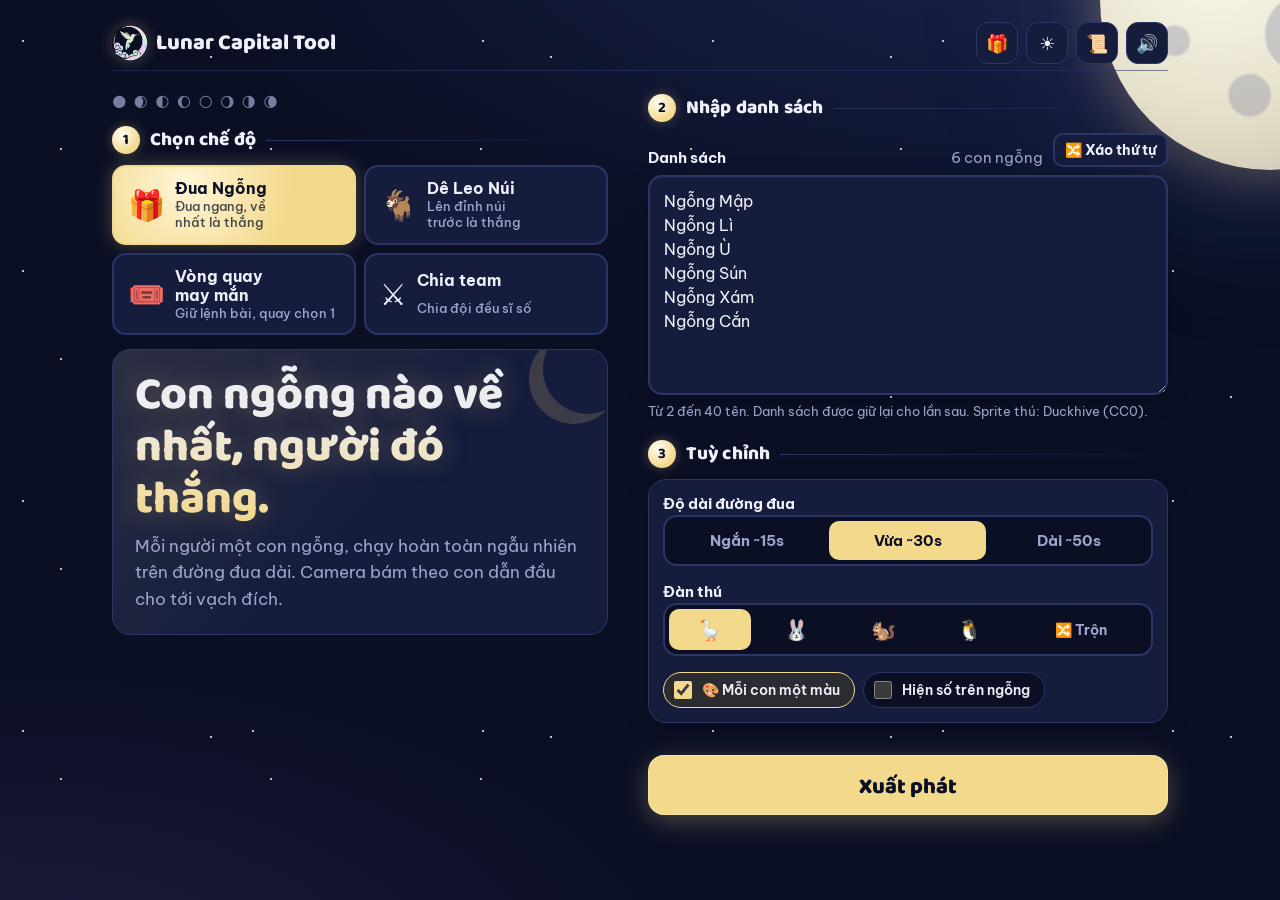
==== commit 0db5717f: "Nút gửi kết quả lên Discord qua webhook - Webhook URL chỉ lưu localStorage máy host, không ghi vào c" ====
--- a/index.html
+++ b/index.html
@@ -496,6 +496,14 @@
 .cup-teams ol{margin:8px 0 0;padding-left:22px;display:grid;grid-template-columns:repeat(auto-fill,minmax(220px,1fr));gap:6px 18px;font-size:14px}
 .cup-teams li small{display:block;color:var(--muted)}
 
+/* Gửi kết quả lên Discord qua webhook (URL chỉ lưu localStorage máy này) */
+.dc-row{display:flex;gap:8px;grid-column:1/-1}
+.discord{appearance:none;flex:1;border:0;border-radius:14px;padding:12px 14px;background:#5865F2;color:#fff;font-weight:800;font-size:15px;box-shadow:0 6px 20px rgba(88,101,242,.35)}
+.discord:hover{filter:brightness(1.08)}
+.discord:disabled{opacity:.6;cursor:default}
+.discord.ok{background:#3BA55D}
+.discord.bad{background:#ED4245}
+.dc-gear{appearance:none;border:2px solid var(--line);background:transparent;border-radius:14px;width:52px;font-size:18px}
 .bubble.left{left:auto;right:88%}
 .mode-team .bubble.left,.mode-arena .bubble.left,.ring .bubble.left,.mother .bubble.left{right:60%}
 </style>
@@ -649,6 +657,7 @@
       <button class="ghost" id="copyTeam">Sao chép kết quả</button>
       <button class="ghost" id="teamToCup">🏆 Tạo bảng đấu từ các đội này</button>
       <button class="ghost" data-edit>Sửa danh sách</button>
+      <div class="dc-row"><button class="discord" data-discord>📣 Gửi lên Discord</button><button class="dc-gear" data-webhook title="Đổi hoặc gỡ webhook Discord" aria-label="Cài webhook Discord">⚙️</button></div>
     </div>
   </section>
 
@@ -710,6 +719,7 @@
       <button class="ghost" id="removeWin">Loại, chơi tiếp</button>
       <button class="ghost" id="copyRes">Sao chép kết quả</button>
       <button class="ghost" data-edit>Sửa danh sách</button>
+      <div class="dc-row"><button class="discord" data-discord>📣 Gửi lên Discord</button><button class="dc-gear" data-webhook title="Đổi hoặc gỡ webhook Discord" aria-label="Cài webhook Discord">⚙️</button></div>
     </div>
   </section>
 </main>
@@ -1337,7 +1347,7 @@
   /* ---------- Result screen (dùng chung) ---------- */
   let RES=null;
   function showResult(cfg){
-    RES=cfg;
+    RES=cfg; dcReset();
     const tint=colorful&&cfg.tint!==false?cfg.color:null;
     const wg=$("winGoose"); wg.innerHTML=""; wg.className="g"+(cfg.baby&&!tint&&(cfg.sp||"goose")==="goose"?" baby":"");
     if(cfg.goat){const g=goatSprite(cfg.goat.v,128,()=>({a:"graze",d:1}));g.style.cssText+=";position:absolute;left:16px;top:0;width:128px;height:128px";wg.appendChild(g);}
@@ -1796,12 +1806,96 @@
     $("status2").textContent="Chia đội xong! 🎉";
     addHistory({mode:"team",herd,n:T.racers.length,teams:T.gates.map(g=>({name:g.name,ic:g.ic,members:g.members.map(r=>r.name)}))});
     honk(1.2);honk(1.2,.25);
-    $("teamActions").hidden=false;
+    dcReset(); $("teamActions").hidden=false;
   }
   $("againTeam").addEventListener("click",go);
   $("copyTeam").addEventListener("click",e=>{
     copyText(T.gates.map(g=>`${g.ic} ${g.name} (${g.members.length}):\n`+g.members.map(r=>"- "+r.name).join("\n")).join("\n\n"),e.currentTarget);
   });
+
+  /* ---------- Gửi kết quả lên Discord ---------- */
+  // Webhook URL chỉ lưu localStorage của máy host (repo public, không được ghi vào code).
+  // Máy chưa dán URL thì chỉ thấy nút "Kết nối Discord", không gửi được.
+  const DC_KEY="dua-ngong-webhook", SITE="https://huytran19.github.io/lunar-capital-tool/", LOGO=SITE+"icons/logo-512.png";
+  const DC_RE=/^https:\/\/(?:(?:ptb|canary)\.)?discord(?:app)?\.com\/api\/webhooks\/\d+\/[\w-]+$/;
+  const dcEsc=s=>String(s).replace(/([\\*_~`|>#])/g,"\\$1"); // tên có * _ ~ … không làm vỡ định dạng
+  const dcCut=(s,max)=>s.length>max?s.slice(0,max-1)+"…":s;
+  function dcRefresh(){
+    const on=!!store.get(DC_KEY,"");
+    document.querySelectorAll("[data-discord]").forEach(b=>b.hidden=!on);
+    document.querySelectorAll("[data-webhook]").forEach(b=>{b.textContent=on?"⚙️":"🔗 Kết nối Discord";b.style.flex=on?"":"1";});
+  }
+  function dcReset(){document.querySelectorAll("[data-discord]").forEach(b=>{b.disabled=false;b.className="discord";b.textContent="📣 Gửi lên Discord";});dcRefresh();}
+  function askWebhook(){
+    const cur=store.get(DC_KEY,"");
+    let v=prompt("Dán Webhook URL của kênh Discord muốn đăng kết quả.\n\nLấy ở: Discord → Sửa kênh → Tích hợp (Integrations) → Webhooks → Tạo webhook → Sao chép URL.\nURL chỉ lưu trên máy này."+(cur?"\n\nXoá trống rồi bấm OK để gỡ webhook.":""),cur);
+    if(v===null) return "";
+    v=v.trim();
+    if(!v){store.set(DC_KEY,""); dcRefresh(); return "";}
+    if(!DC_RE.test(v)){alert("URL không đúng dạng webhook Discord (https://discord.com/api/webhooks/…).");return "";}
+    store.set(DC_KEY,v); dcRefresh(); return v;
+  }
+  const pickOne=a=>a[Math.floor(Math.random()*a.length)]; // chỉ để chọn câu chữ, không dùng rnd() của ván
+  function dcEmbed(){
+    const ts=new Date().toISOString(), base={url:SITE+"?mode="+mode,thumbnail:{url:LOGO},footer:{text:"Lunar Capital Tool · huytran19.github.io/lunar-capital-tool",icon_url:LOGO},timestamp:ts};
+    if(mode==="team"&&T){
+      const n=T.racers.length, K=T.gates.length;
+      const fields=T.gates.map(g=>({name:`${g.ic} ${g.name} (${g.members.length})`,value:dcCut(g.members.map(r=>dcEsc(r.name)).join(", ")||"—",1024)}));
+      const pr=k=>pairs[k].map(p=>dcEsc(p[0])+" + "+dcEsc(p[1])).join(" · ");
+      if(pairs.stick.length) fields.push({name:"🔗 Dính nhau",value:dcCut(pr("stick"),1024),inline:true});
+      if(pairs.apart.length) fields.push({name:"🚫 Không chung chuồng",value:dcCut(pr("apart"),1024),inline:true});
+      return {...base,title:"🌕 LUNAR CAPITAL · CHIA TEAM",color:0x4A5A92,
+        description:pickOne([`**${n}** người được lùa vào **${K}** chuồng, đều sĩ số, không ai được chọn đồng đội 😈`,
+          `Cả đàn **${n}** con ${noun()} chạy loạn một hồi rồi tự chui vào **${K}** chuồng. Số phận đã an bài 🌙`,
+          `**${K}** đội, **${n}** người, không mặc cả, không đổi chỗ. Trăng đã chia thì cứ thế mà chiến ⚔️`]),
+        fields:fields.concat([{name:"​",value:pickOne(["*Chúc các đội chiến vui!* ⚔️","*Thua thì đừng đổ tại con "+noun()+" nha* 😆","*Đội nào thắng nhớ khao cả guild* 🍗"])}])};
+    }
+    if(!RES) return null;
+    const name=dcEsc(RES.name);
+    if(mode==="pass"&&R){
+      const pct=Math.round((R.power||0)*100), laps=R.laps||0, prize=dcEsc(prizeName());
+      const fields=[{name:"🏆 Người thắng",value:`**${name}**`,inline:true},{name:"🎁 Giải thưởng",value:prize,inline:true},{name:"👥 Tham gia",value:`${R.k} người`,inline:true},
+        {name:"💪 Lực quay",value:`${pct}% · ${laps} vòng`,inline:true}];
+      if(R.skipped) fields.push({name:"🚫 Né người thắng lần trước",value:dcEsc(R.skipped),inline:true});
+      fields.push({name:`🗨️ Lời con ${noun()}`,value:`"${line(R.goose,"passWin")}"`});
+      fields.push({name:"​",value:`*Chúc mừng ${name}! Liên hệ quản lý guild để nhận ${prize} nhé* 🎉`});
+      return {...base,title:"🌕 LUNAR CAPITAL · VÒNG QUAY MAY MẮN",color:0xF3D98B,
+        description:pickOne([`Đêm nay trăng tròn, con ${noun()} đã chạy **${laps} vòng** quanh bàn quay với **lực ${pct}%**… và dừng lại trước một cái tên 👀`,
+          `Lệnh bài được giữ tới **${pct}%** lực, bàn quay xoay **${laps} vòng** chóng cả mặt. Khi mọi thứ đứng yên, chỉ còn một người được chọn ✨`,
+          `**${R.k}** người nín thở. Con ${noun()} chạy **${laps} vòng**, chậm dần, chậm dần… rồi dừng lại 🌙`]),fields};
+    }
+    const order=RES.order||[], n=order.length, climb=mode==="climb";
+    const podium=order.slice(0,3).map((r,i)=>["🥇","🥈","🥉"][i]+" "+(i?dcEsc(r.name):`**${dcEsc(r.name)}**`)).join("\n");
+    const fields=[{name:climb?"⛰️ Lên đỉnh":"🏁 Bục vinh quang",value:podium||"—"}];
+    if(n>3) fields.push({name:`4–${Math.min(10,n)}`,value:dcCut(order.slice(3,10).map(r=>dcEsc(r.name)).join(" · "),1024)});
+    if(n>3) fields.push({name:climb?"🧗 Còn ở chân núi":"🐢 Về chót",value:`${dcEsc(order[n-1].name)} (lần sau cố lên!)`,inline:true});
+    fields.push({name:"⏱️ "+(climb?"Đường leo":"Đường đua"),value:`~${dur} giây · ${n} con`,inline:true});
+    fields.push({name:"​",value:`*${name} ${climb?"chinh phục đỉnh núi":"ẵm giải"}, chúc mừng!* 🎉`});
+    return {...base,title:climb?"🌕 LUNAR CAPITAL · DÊ LEO NÚI":"🌕 LUNAR CAPITAL · ĐUA "+noun().toUpperCase(),color:climb?0x9B7BB8:0x6AB04C,
+      description:climb?pickOne([`**${n}** con dê bật nhảy lên vách đá, cú nào cũng xéo 45° như sách giáo khoa. Đứa đầu tiên đặt chân lên bãi cỏ trên đỉnh là…`,
+          `Núi cao, gió lạnh, cỏ trên đỉnh thì ngon. **${n}** con dê cùng leo, chỉ một con được ăn trước 🐐`])
+        :pickOne([`**${n}** con ${noun()} xuất phát, đường đua ~${dur} giây. Cả đàn chen nhau, có con lạc đường, có con đứng hóng gió… nhưng chỉ một con về nhất!`,
+          `Còi vừa thổi, **${n}** con ${noun()} lao đi như bão. Có con bứt tốc, có con dừng lại tám chuyện… và đây là kết quả 🏁`,
+          `Trăng lên, đường đua ~${dur} giây, **${n}** con ${noun()} và một chiếc cúp. Ai nhanh chân hơn? 🌙`]),fields};
+  }
+  async function sendDiscord(btn){
+    let url=store.get(DC_KEY,""); if(!url&&!(url=askWebhook())) return;
+    const embed=dcEmbed(); if(!embed) return;
+    btn.disabled=true; btn.textContent="Đang gửi…";
+    let ok=false, msg="";
+    try{
+      const r=await fetch(url+"?wait=true",{method:"POST",headers:{"Content-Type":"application/json"},
+        body:JSON.stringify({username:"Lunar Capital",avatar_url:LOGO,embeds:[embed],allowed_mentions:{parse:[]}})});
+      ok=r.ok;
+      if(!ok) msg=r.status===404||r.status===401?"Webhook không còn, bấm ⚙️ dán lại":r.status===429?"Gửi nhanh quá, đợi chút":`Discord báo lỗi ${r.status}`;
+    }catch(e){msg="Không gửi được, kiểm tra mạng";}
+    if(ok){btn.className="discord ok";btn.textContent="✓ Đã gửi lên Discord";return;} // giữ khoá để khỏi gửi trùng
+    btn.className="discord bad"; btn.textContent=msg;
+    setTimeout(()=>{btn.disabled=false;btn.className="discord";btn.textContent="📣 Gửi lại lên Discord";},2500);
+  }
+  document.querySelectorAll("[data-discord]").forEach(b=>b.addEventListener("click",()=>sendDiscord(b)));
+  document.querySelectorAll("[data-webhook]").forEach(b=>b.addEventListener("click",askWebhook));
+  dcRefresh();
 
   /* ---------- Mode: Sinh tồn ---------- */
   // Mỗi con 100 máu, phát ngẫu nhiên một vũ khí (sát thương min–max, thời gian hồi đòn, tầm đánh).
@@ -2180,7 +2274,7 @@
     makeGoose(runner,()=>R.speed>5?"flap":R.speed>1.4?"run":R.speed>.15?"walk":"idle");
     runner.el.style.width=gw+"px"; runner.el.style.height=gh+"px";
     host.appendChild(runner.el);
-    R={my,items,k,seg,track,P,gw,gh,goose:runner,seats,slices,cands,a:a0,a0,targetA:0,total:0,TT:1,t:0,speed:0,win:-1,cur:-1,done:false,
+    R={my,items,k,seg,track,P,gw,gh,goose:runner,seats,slices,cands,skipped:cands.length<k?lastWin:"",a:a0,a0,targetA:0,total:0,TT:1,t:0,speed:0,win:-1,cur:-1,done:false,
        tok,pw,holding:false,holdT:0,pressure:0,power:0,spun:false};
     placeRing(R.a,track);
     $("status5").textContent=`Nhấn giữ ${prizeName()} để lấy đà, thả tay là quay. Giữ càng lâu quay càng dữ.`;
@@ -2215,7 +2309,7 @@
     R.win=pick(R.cands);
     R.targetA=R.slices?R.win*R.seg+R.seg/2+between(-.3,.3)*R.seg:R.win*R.seg;
     // nhấn nhẹ nhất: 7-9 vòng, mạnh nhất: 15-17 vòng (phần lẻ bốc ngẫu nhiên)
-    const laps=7+Math.round(p*8)+Math.floor(rnd()*3);
+    const laps=7+Math.round(p*8)+Math.floor(rnd()*3); R.laps=laps; // giữ lại cho tin Discord
     R.total=laps*2*Math.PI+(((R.targetA-R.a0)%(2*Math.PI))+2*Math.PI)%(2*Math.PI);
     R.TT=9+laps*.7+between(-.8,.8);
     R.tok.classList.remove("armed"); R.tok.style.transform=""; R.tok.disabled=true;
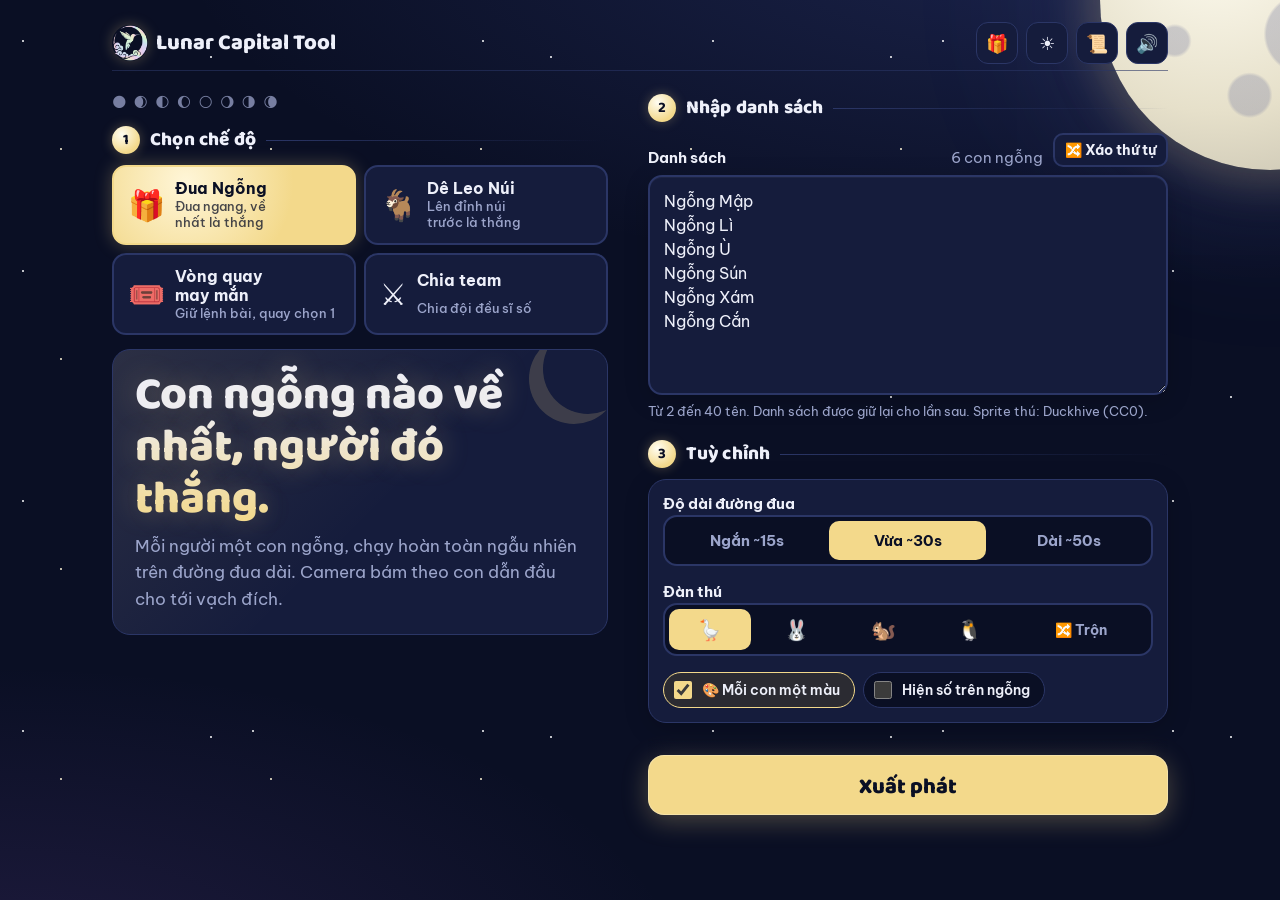
==== commit 38aab364: "Mở link từ /danhsach là tự điền danh sách (tên, ID, role) - Đọc #ds= ngay đầu script (trước khi sync" ====
--- a/index.html
+++ b/index.html
@@ -735,6 +735,7 @@
 
 <script>
 (function(){
+  const DS_HASH=location.hash; // đọc trước khi syncUrl() viết lại địa chỉ thành ?mode=… (mất phần #ds= của link /danhsach)
   const COLORS=["#E4572E","#2E86DE","#F2C230","#9B59B6","#17A589","#E84393","#34495E","#FF8C42","#6AB04C","#00B8D4","#C0392B","#8E6E53"];
   const TEAMS=[{name:"Đội Đỏ",color:"#E4572E",ic:"🔴"},{name:"Đội Xanh",color:"#2E86DE",ic:"🔵"},{name:"Đội Vàng",color:"#E0A800",ic:"🟡"},{name:"Đội Tím",color:"#9B59B6",ic:"🟣"}];
   const DEFAULT="Ngỗng Mập\nNgỗng Lì\nNgỗng Ù\nNgỗng Sún\nNgỗng Xám\nNgỗng Cắn";
@@ -1076,7 +1077,15 @@
   $("prize").addEventListener("input",()=>{store.set("dua-ngong-prize",$("prize").value);applyText();});
   // Tách theo dòng hoặc dấu phẩy (cả ，、 của tiếng Trung). Không tách theo khoảng trắng vì tên có dấu cách.
   // "Đội có sẵn" của Giải đấu giữ một dòng một đội vì dấu phẩy ngăn thành viên trong đội.
-  const parse=()=>ta.value.split(mode==="cup"&&cupBuild==="preset"?"\n":/\n|[,，、]/).map(s=>s.trim()).filter(Boolean);
+  // Danh sách từ lệnh /danhsach của bot: mỗi mục "Tên <@ID Discord>", dòng "<@&ID>" là role được ping khi có người trúng,
+  // dòng ``` là khung code bị copy kèm từ Discord. parse() chỉ trả tên; ID dùng khi gửi lên Discord (dcIds, dcRole).
+  const MENTION_RE=/<@!?(\d{15,22})>/, ROLE_RE=/^<@&(\d{15,22})>$/;
+  const parseRaw=()=>ta.value.split(mode==="cup"&&cupBuild==="preset"?"\n":/\n|[,，、]/).map(s=>s.trim()).filter(s=>s&&!s.startsWith("```")&&!ROLE_RE.test(s));
+  const nameOf=s=>s.replace(MENTION_RE,"").trim()||s;
+  const parse=()=>parseRaw().map(nameOf);
+  const dcIds=()=>new Map(parseRaw().map(s=>[nameOf(s),(MENTION_RE.exec(s)||[])[1]]).filter(e=>e[1]));
+  const dcRole=()=>{for(const s of ta.value.split(/\n|[,，、]/)){const m=ROLE_RE.exec(s.trim());if(m)return m[1];}return "";};
+  const roleLine=()=>{const r=dcRole();return r?`<@&${r}>\n`:"";}; // giữ dòng role khi viết lại danh sách
   // Tên trùng (không phân biệt hoa thường, khoảng trắng) làm kết quả mập mờ, nên chặn trước khi chơi
   const nameKey=s=>s.toLowerCase().replace(/\s+/g," ");
   function dupNames(items){
@@ -1095,7 +1104,8 @@
     const items=parse(), max=MODE_INFO[mode].max, w=$("listWarn"), p=listProblem(items);
     const unit=mode==="survive"?"chiến binh":mode!=="cup"?`con ${noun()}`:cupBuild==="preset"?"đội":"người";
     $("count").textContent=(items.length>max?`${items.length}/${max} ${unit}`:`${items.length} ${unit}`)
-      +(mode==="cup"&&cupBuild==="random"&&items.length>1?` → ${cupTeamCount(items.length)} đội`:"");
+      +(mode==="cup"&&cupBuild==="random"&&items.length>1?` → ${cupTeamCount(items.length)} đội`:"")
+      +(()=>{const n=dcIds().size,r=dcRole();return n||r?` · 🔔 ${n} có ID${r?" + role":""}`:"";})();
     w.textContent=p; w.hidden=!p;
   }
 
@@ -1139,11 +1149,11 @@
   ta.addEventListener("input",()=>{$("err").textContent="";updateCount();store.set(listKey(),ta.value);refreshSelects();});
   // Xáo thứ tự tên bằng nguồn ngẫu nhiên mã hoá (dùng chung cho mọi mode)
   $("shuffleBtn").addEventListener("click",()=>{
-    const lines=parse(); // danh sách dấu phẩy được xếp lại thành mỗi dòng một tên
+    const lines=parseRaw(); // danh sách dấu phẩy được xếp lại thành mỗi dòng một tên (giữ ID Discord và dòng role)
     if(lines.length<2) return;
     const u=new Uint32Array(lines.length); crypto.getRandomValues(u);
     for(let i=lines.length-1;i>0;i--){const j=u[i]%(i+1);[lines[i],lines[j]]=[lines[j],lines[i]];}
-    ta.value=lines.join("\n"); store.set(listKey(),ta.value); updateCount(); refreshSelects();
+    ta.value=roleLine()+lines.join("\n"); store.set(listKey(),ta.value); updateCount(); refreshSelects();
     const btn=$("shuffleBtn"); btn.textContent="✓ Đã xáo"; ta.classList.remove("flash"); void ta.offsetWidth; ta.classList.add("flash");
     clearTimeout(btn._t); btn._t=setTimeout(()=>btn.textContent="🔀 Xáo thứ tự",1200);
   });
@@ -1366,9 +1376,9 @@
   $("copyRes").addEventListener("click",e=>{if(RES) copyText(RES.copy,e.currentTarget);});
   $("removeWin").addEventListener("click",()=>{
     if(!RES) return;
-    const lines=parse(), i=lines.indexOf(RES.name);
+    const lines=parseRaw(), i=lines.findIndex(s=>nameOf(s)===RES.name);
     if(i>-1) lines.splice(i,1);
-    ta.value=lines.join("\n"); store.set(listKey(),ta.value); updateCount();
+    ta.value=roleLine()+lines.join("\n"); store.set(listKey(),ta.value); updateCount();
     go();
   });
   const rankCopy=(title,order)=>title+"\n\nThứ tự:\n"+order.map((r,i)=>`${i+1}. ${r.name}`).join("\n");
@@ -1851,10 +1861,10 @@
         fields:fields.concat([{name:"​",value:pickOne(["*Chúc các đội chiến vui!* ⚔️","*Thua thì đừng đổ tại con "+noun()+" nha* 😆","*Đội nào thắng nhớ khao cả guild* 🍗"])}])};
     }
     if(!RES) return null;
-    const name=dcEsc(RES.name);
+    const name=dcEsc(RES.name), wid=dcIds().get(RES.name), tag=wid?` · <@${wid}>`:""; // mention trong embed chỉ hiện tên, không ping
     if(mode==="pass"&&R){
       const pct=Math.round((R.power||0)*100), laps=R.laps||0, prize=dcEsc(prizeName());
-      const fields=[{name:"🏆 Người thắng",value:`**${name}**`,inline:true},{name:"🎁 Giải thưởng",value:prize,inline:true},{name:"👥 Tham gia",value:`${R.k} người`,inline:true},
+      const fields=[{name:"🏆 Người thắng",value:`**${name}**${tag}`,inline:true},{name:"🎁 Giải thưởng",value:prize,inline:true},{name:"👥 Tham gia",value:`${R.k} người`,inline:true},
         {name:"💪 Lực quay",value:`${pct}% · ${laps} vòng`,inline:true}];
       if(R.skipped) fields.push({name:"🚫 Né người thắng lần trước",value:dcEsc(R.skipped),inline:true});
       fields.push({name:`🗨️ Lời con ${noun()}`,value:`"${line(R.goose,"passWin")}"`});
@@ -1865,7 +1875,7 @@
           `**${R.k}** người nín thở. Con ${noun()} chạy **${laps} vòng**, chậm dần, chậm dần… rồi dừng lại 🌙`]),fields};
     }
     const order=RES.order||[], n=order.length, climb=mode==="climb";
-    const podium=order.slice(0,3).map((r,i)=>["🥇","🥈","🥉"][i]+" "+(i?dcEsc(r.name):`**${dcEsc(r.name)}**`)).join("\n");
+    const podium=order.slice(0,3).map((r,i)=>["🥇","🥈","🥉"][i]+" "+(i?dcEsc(r.name):`**${dcEsc(r.name)}**${tag}`)).join("\n");
     const fields=[{name:climb?"⛰️ Lên đỉnh":"🏁 Bục vinh quang",value:podium||"—"}];
     if(n>3) fields.push({name:`4–${Math.min(10,n)}`,value:dcCut(order.slice(3,10).map(r=>dcEsc(r.name)).join(" · "),1024)});
     if(n>3) fields.push({name:climb?"🧗 Còn ở chân núi":"🐢 Về chót",value:`${dcEsc(order[n-1].name)} (lần sau cố lên!)`,inline:true});
@@ -1878,6 +1888,17 @@
           `Còi vừa thổi, **${n}** con ${noun()} lao đi như bão. Có con bứt tốc, có con dừng lại tám chuyện… và đây là kết quả 🏁`,
           `Trăng lên, đường đua ~${dur} giây, **${n}** con ${noun()} và một chiếc cúp. Ai nhanh chân hơn? 🌙`]),fields};
   }
+  // Ping chỉ chạy trong dòng chữ thường (mention trong embed không gửi thông báo): người trúng có ID + role trong danh sách.
+  // Chia team không có người trúng nên không ping ai. allowed_mentions chỉ mở đúng các ID này.
+  function dcPing(){
+    const none={allowed_mentions:{parse:[]}};
+    if(mode==="team"||!RES) return none;
+    const id=dcIds().get(RES.name), role=dcRole();
+    if(!id&&!role) return none;
+    const who=id?`<@${id}>`:`**${dcEsc(RES.name)}**`;
+    const what=mode==="pass"?`ẵm **${dcEsc(prizeName())}**`:mode==="climb"?"lên đỉnh núi đầu tiên":`về nhất Đua ${Noun()}`;
+    return {content:`${role?`<@&${role}> `:""}🎉 Chúc mừng ${who} ${what}!`,allowed_mentions:{parse:[],users:id?[id]:[],roles:role?[role]:[]}};
+  }
   async function sendDiscord(btn){
     let url=store.get(DC_KEY,""); if(!url&&!(url=askWebhook())) return;
     const embed=dcEmbed(); if(!embed) return;
@@ -1885,7 +1906,7 @@
     let ok=false, msg="";
     try{
       const r=await fetch(url+"?wait=true",{method:"POST",headers:{"Content-Type":"application/json"},
-        body:JSON.stringify({username:"Lunar Capital",avatar_url:LOGO,embeds:[embed],allowed_mentions:{parse:[]}})});
+        body:JSON.stringify({username:"Lunar Capital",avatar_url:LOGO,embeds:[embed],...dcPing()})});
       ok=r.ok;
       if(!ok) msg=r.status===404||r.status===401?"Webhook không còn, bấm ⚙️ dán lại":r.status===429?"Gửi nhanh quá, đợi chút":`Discord báo lỗi ${r.status}`;
     }catch(e){msg="Không gửi được, kiểm tra mạng";}
@@ -1896,6 +1917,26 @@
   document.querySelectorAll("[data-discord]").forEach(b=>b.addEventListener("click",()=>sendDiscord(b)));
   document.querySelectorAll("[data-webhook]").forEach(b=>b.addEventListener("click",askWebhook));
   dcRefresh();
+
+  // Link từ lệnh /danhsach của bot: "#ds=" + base64url ("z" nén deflate-raw, "p" để nguyên). Nội dung: dòng đầu là ID role
+  // (hệ 36, có thể trống), mỗi dòng sau "Tên|ID hệ 36" hoặc chỉ "Tên". Giải ra đúng định dạng "Tên <@ID>" như khi copy dán.
+  async function dsLoad(hash){
+    const m=/^#ds=([zp])([A-Za-z0-9_-]+)$/.exec(hash); if(!m) return;
+    if(location.hash) try{history.replaceState(history.state,"",location.pathname+location.search);}catch(e){} // bỏ chuỗi dài trên thanh địa chỉ
+    try{
+      const b=atob(m[2].replace(/-/g,"+").replace(/_/g,"/")), bytes=Uint8Array.from(b,c=>c.charCodeAt(0));
+      const buf=m[1]==="z"?await new Response(new Blob([bytes]).stream().pipeThrough(new DecompressionStream("deflate-raw"))).arrayBuffer():bytes;
+      const [role,...rows]=new TextDecoder().decode(buf).split("\n");
+      const id=s=>{let n=0n;for(const ch of s){const d=parseInt(ch,36);if(isNaN(d))throw new Error("ID hỏng");n=n*36n+BigInt(d);}return n.toString();};
+      const lines=rows.filter(Boolean).map(r=>{const i=r.lastIndexOf("|");return i<0?r:`${r.slice(0,i)} <@${id(r.slice(i+1))}>`;});
+      if(!lines.length) return;
+      ta.value=(role?`<@&${id(role)}>\n`:"")+lines.join("\n");
+      ta.dispatchEvent(new Event("input")); // lưu, đếm lại, cập nhật ô chọn cặp
+      ta.classList.remove("flash"); void ta.offsetWidth; ta.classList.add("flash");
+    }catch(e){$("err").textContent="Link danh sách bị hỏng. Copy khối chữ trong tin của bot rồi dán vào ô Danh sách nhé.";}
+  }
+  dsLoad(DS_HASH);
+  window.addEventListener("hashchange",()=>dsLoad(location.hash)); // tool đang mở sẵn trong tab mà bấm link mới
 
   /* ---------- Mode: Sinh tồn ---------- */
   // Mỗi con 100 máu, phát ngẫu nhiên một vũ khí (sát thương min–max, thời gian hồi đòn, tầm đánh).
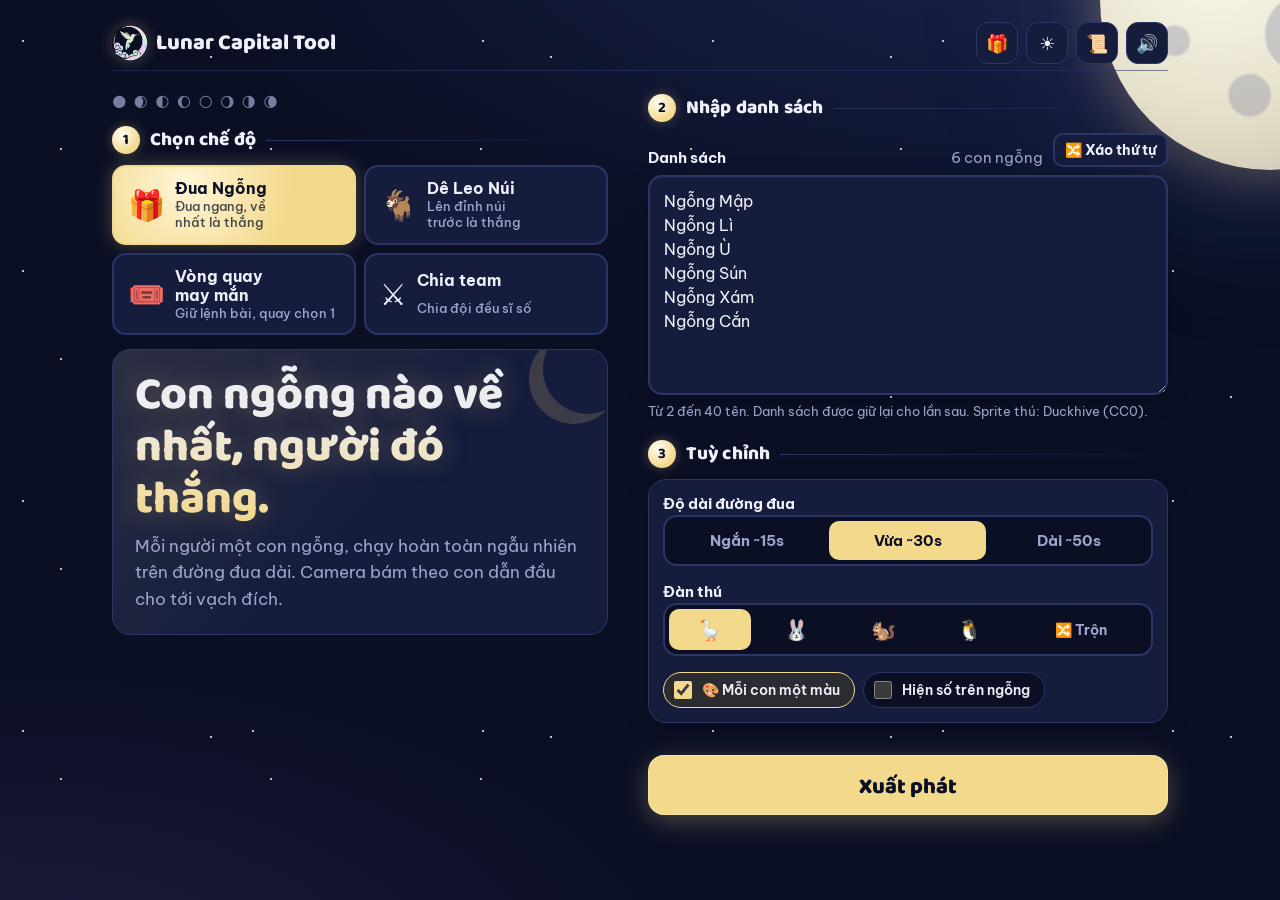
==== commit 8298641a: "Nút "Kết nối Discord" cao bằng các nút khác Co-Authored-By: Claude Opus 5.5 <noreply@anthropic.com>" ====
--- a/index.html
+++ b/index.html
@@ -503,7 +503,7 @@
 .discord:disabled{opacity:.6;cursor:default}
 .discord.ok{background:#3BA55D}
 .discord.bad{background:#ED4245}
-.dc-gear{appearance:none;border:2px solid var(--line);background:transparent;border-radius:14px;width:52px;font-size:18px}
+.dc-gear{appearance:none;border:2px solid var(--line);background:transparent;border-radius:14px;min-width:52px;min-height:46px;padding:0 14px;font-size:15px;font-weight:700}
 .bubble.left{left:auto;right:88%}
 .mode-team .bubble.left,.mode-arena .bubble.left,.ring .bubble.left,.mother .bubble.left{right:60%}
 </style>
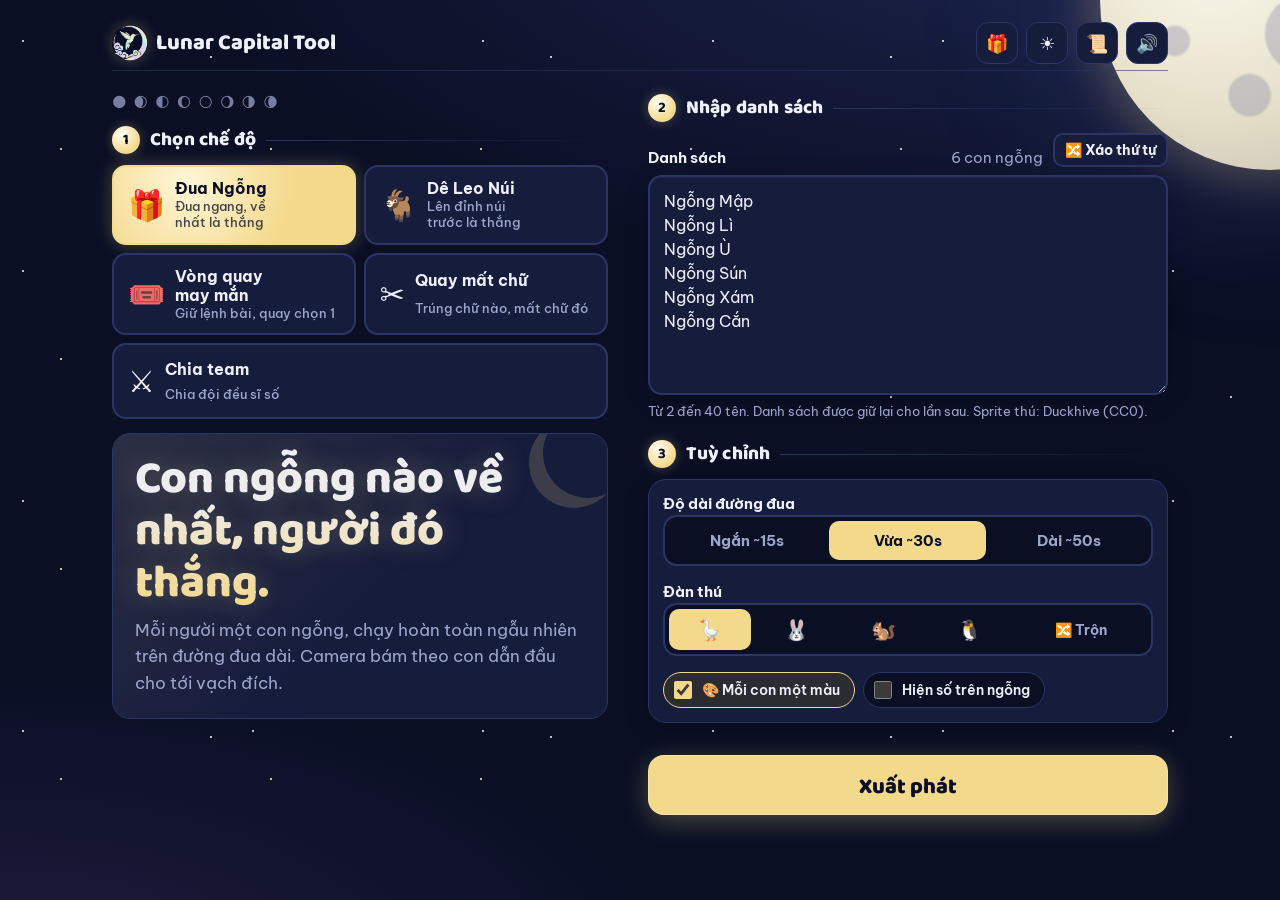
==== commit b2c2b45b: "Thêm chế độ Quay mất chữ - Nhập một tên, mỗi chữ cái (theo grapheme, bỏ dấu cách) thành một ô trên v" ====
--- a/index.html
+++ b/index.html
@@ -87,6 +87,8 @@
 #screen-setup .modes button b{font-weight:700;line-height:1.2}
 #screen-setup .modes button small{font-size:12px;font-weight:500;color:var(--muted);line-height:1.25}
 #screen-setup .modes button[aria-pressed="true"] small{color:inherit;opacity:.75}
+#screen-setup .modes button.span2{grid-column:1/-1} /* số chế độ lẻ thì thẻ cuối trải hết hàng, khỏi nằm lẻ một mình */
+.word-in{font-size:22px;font-weight:700;letter-spacing:.06em;padding:14px 16px}
 .mode-desc{position:relative;padding:14px 16px 16px;border-radius:18px;border:1px solid var(--line);background:linear-gradient(135deg,rgba(243,217,139,.10),transparent 55%),var(--card);overflow:hidden}
 .mode-desc::before{content:"";position:absolute;right:-26px;top:-26px;width:90px;height:90px;border-radius:50%;box-shadow:-14px 10px 0 0 var(--accent);opacity:.18}
 /* chữ chuyển màu chỉ tô trong khung chữ: chừa đệm trên cho dấu chồng (ỗ, ề) của Baloo 2 khỏi bị cắt thành "ngông" */
@@ -112,6 +114,7 @@
   #screen-result .rank{grid-area:rank}
   #screen-result .actions{grid-area:act;grid-template-columns:repeat(3,1fr);position:sticky;top:330px}
   #screen-result .actions .ghost{padding:10px 8px;font-size:14px}
+  #screen-result .actions:has(#removeWin[hidden]){grid-template-columns:1fr 1fr} /* không có nút "Loại…, chơi tiếp" thì 2 nút còn lại chia đôi */
   #screen-result .actions .cta{grid-column:1/-1}
   /* mode không có bảng xếp hạng (Vòng quay…): một cột căn giữa */
   #screen-result:has(.rank[hidden]){grid-template-columns:minmax(0,560px);grid-template-rows:auto auto;grid-template-areas:"win" "act";justify-content:center}
@@ -359,6 +362,7 @@
 @media (prefers-reduced-motion: reduce){.ring svg.wheel .bulb{animation:none}}
 .ring svg.wheel{position:absolute;inset:0;width:100%;height:100%}
 .ring svg.wheel text{font-family:"Be Vietnam Pro",sans-serif;font-weight:700;fill:#1b1b1b}
+.ring svg.wheel text.letter{font-family:"Baloo 2",sans-serif;font-weight:800;pointer-events:none}
 .ring svg.wheel path.seg{transition:filter .15s}
 .ring svg.wheel path.seg.on{filter:brightness(1.18)}
 .seat{position:absolute;transform:translate(-50%,-50%);background:var(--card);color:var(--ink);border:2px solid var(--line);border-radius:999px;padding:4px 9px;font-size:12px;font-weight:700;white-space:nowrap;max-width:92px;overflow:hidden;text-overflow:ellipsis;z-index:1;transition:transform .15s,background .15s}
@@ -524,6 +528,7 @@
       <button data-mode="give"><span>🎁</span><b>Đua Ngỗng</b><small>Đua ngang, về nhất là thắng</small></button>
       <button data-mode="climb"><span>🐐</span><b>Dê Leo Núi</b><small>Lên đỉnh núi trước là thắng</small></button>
       <button data-mode="pass"><span>🎟️</span><b>Vòng quay may mắn</b><small>Giữ lệnh bài, quay chọn 1</small></button>
+      <button data-mode="word"><span>✂️</span><b>Quay mất chữ</b><small>Trúng chữ nào, mất chữ đó</small></button>
       <button data-mode="team"><span>⚔️</span><b>Chia team</b><small>Chia đội đều sĩ số</small></button>
       <button data-mode="survive"><span>💥</span><b>Sinh tồn</b><small>Đấu trường kiếm hiệp</small></button>
       <button data-mode="egg"><span>🥚</span><b>Trứng nở</b><small>Trứng nở trước là thắng</small></button>
@@ -535,8 +540,13 @@
     </div>
     </div>
     <div class="col-b stack">
-    <p class="step"><b>2</b>Nhập danh sách</p>
-    <div class="field-wrap">
+    <p class="step"><b>2</b><span id="step2">Nhập danh sách</span></p>
+    <div class="field-wrap" id="wordWrap" hidden>
+      <label for="wordIn"><b>Tên muốn quay</b> <span id="wordCount"></span></label>
+      <input id="wordIn" class="text-in word-in" type="text" maxlength="40" placeholder="Ví dụ: Kazey" autocomplete="off" spellcheck="false">
+      <p class="hint">Mỗi chữ cái thành một ô trên vòng quay (bỏ qua dấu cách). Từ 2 đến 30 chữ. Quay xong, tên mới tự điền vào đây để quay tiếp.</p>
+    </div>
+    <div class="field-wrap" id="listWrap">
       <div class="list-head"><label for="names"><b id="listLabel">Danh sách</b> <span id="count"></span></label>
         <button class="mini-btn" id="shuffleBtn" type="button">🔀 Xáo thứ tự</button></div>
       <textarea id="names" spellcheck="false" placeholder="Mỗi dòng một tên, hoặc cách nhau bằng dấu phẩy"></textarea>
@@ -1042,12 +1052,14 @@
     survive:{h:()=>"Phát vũ khí, chém nhau tới người cuối cùng.",lede:()=>"Mỗi người một chiến binh pixel với một món vũ khí ngẫu nhiên, mỗi món có sát thương tối thiểu–tối đa riêng. Cả sân lao vào chém nhau, hết máu là văng khỏi sân. Cuối trận bo thu hẹp, ở ngoài bo bị mất máu. Ai trụ lại cuối cùng là người thắng.",go:()=>"Vào đấu trường",max:40,dur:"Thời lượng trận"},
     egg:{h:()=>"Trứng ai nở trước, người đó trúng.",lede:()=>`Mỗi người một quả trứng. ${momName()} đi ấp lòng vòng, trứng rung rồi nứt dần. Quả nào nở ra con non đầu tiên là thắng.`,go:()=>"Bắt đầu ấp",max:40,dur:"Thời gian ấp"},
     pass:{h:()=>`Con ${noun()} dừng trước ai, người đó ẵm ${prizeName()}.`,lede:()=>`Cả nhóm xếp vòng quanh ${prizeName()}. Nhấn giữ lệnh bài lấy đà rồi thả, con ${noun()} chạy vòng vòng, chậm dần rồi dừng trước một người. Người đó mang giải về.`,go:()=>`Tranh ${prizeName()}`,max:40},
+    word:{h:()=>"Quay trúng chữ nào, chữ đó bay màu.",lede:()=>`Nhập một cái tên, mỗi chữ cái thành một ô trên vòng quay. Nhấn giữ lệnh bài lấy đà rồi thả, con ${noun()} dừng ở ô nào thì chữ đó bị xoá. Ví dụ KAZEY quay trúng A thành KZEY.`,go:()=>"Quay mất chữ",max:40},
     cup:{h:()=>"Chia bảng đấu, kéo thả người thắng.",lede:()=>"Tạo bảng nhánh thắng/thua, loại trực tiếp hoặc vòng tròn. Kéo thẻ một đội vào ô Thắng hoặc Thua, đội đó tự đi tiếp đúng nhánh.",go:()=>"Tạo bảng đấu",max:64}
   };
   // Mode đang tạm khoá: không hiện nút, không vào được qua link hay lựa chọn đã lưu. Mở lại thì xoá khỏi danh sách này.
   const LOCKED=new Set(["survive","egg","cup"]);
   const usable=m=>!!MODE_INFO[m]&&!LOCKED.has(m);
   document.querySelectorAll("[data-mode]").forEach(b=>{if(LOCKED.has(b.dataset.mode)) b.hidden=true;});
+  {const vis=[...document.querySelectorAll("[data-mode]")].filter(b=>!b.hidden); if(vis.length%2) vis[vis.length-1].classList.add("span2");}
   if(LOCKED.has("cup")) $("teamToCup").hidden=true;
   let mode=store.get("dua-ngong-mode","give"); if(mode==="pay") mode="pass"; if(!usable(mode)) mode="give";
   // Link riêng từng mode: ?mode=give|team|survive|egg|pass (các thư mục /giveaway/, /chia-team/... chuyển về đây)
@@ -1181,12 +1193,17 @@
     document.querySelectorAll("[data-spd]").forEach(b=>b.setAttribute("aria-pressed",String(b.dataset.spd===spd)));
     document.querySelectorAll("[data-k]").forEach(b=>b.setAttribute("aria-pressed",String(+b.dataset.k===teamK)));
     document.querySelectorAll("[data-herd]").forEach(b=>b.setAttribute("aria-pressed",String(b.dataset.herd===herd)));
-    $("herdLabel").textContent=mode==="pass"?"Con chạy vòng":mode==="egg"?"Trứng của con gì":"Đàn thú";
+    $("herdLabel").textContent=mode==="pass"||mode==="word"?"Con chạy vòng":mode==="egg"?"Trứng của con gì":"Đàn thú";
     $("durWrap").hidden=!info.dur; if(info.dur) $("durLabel").textContent=info.dur;
     $("teamOpts").hidden=mode!=="team";
     $("payOpts").hidden=mode!=="pass";
-    $("numWrap").hidden=mode==="pass"||mode==="cup"||mode==="survive";
-    $("herdWrap").hidden=$("colorWrap").hidden=mode==="cup"||mode==="survive"||mode==="climb";
+    $("numWrap").hidden=mode==="pass"||mode==="word"||mode==="cup"||mode==="survive";
+    $("herdWrap").hidden=mode==="cup"||mode==="survive"||mode==="climb";
+    $("colorWrap").hidden=mode==="cup"||mode==="survive"||mode==="climb"||mode==="word";
+    // Quay mất chữ: nhập một tên thay cho danh sách
+    $("listWrap").hidden=mode==="word"; $("wordWrap").hidden=mode!=="word";
+    $("step2").textContent=mode==="word"?"Nhập tên":"Nhập danh sách";
+    document.querySelectorAll("[data-edit]").forEach(b=>b.textContent=mode==="word"?"Đổi tên khác":"Sửa danh sách");
     $("fillWrap").hidden=mode!=="climb";
     $("cupOpts").hidden=mode!=="cup";
     $("survHint").hidden=mode!=="survive"; if(mode==="survive") $("survHint").textContent=weaponHint();
@@ -1228,6 +1245,7 @@
   function fail(msg){backToSetup();$("err").textContent=msg;}
   function go(){
     freshSeed();
+    if(mode==="word") return goWord();
     const items=parse(), info=MODE_INFO[mode];
     if(items.length<2) return fail("Cần ít nhất 2 tên.");
     if(listProblem(items)) return fail("Sửa danh sách ở trên rồi bấm lại nhé.");
@@ -1247,6 +1265,39 @@
     startTeam(racers,sol);
   }
   $("go").addEventListener("click",go);
+
+  /* ---------- Mode: Quay mất chữ (word) ---------- */
+  // Mỗi chữ cái (theo ký tự người đọc thấy, chữ có dấu tiếng Việt là một chữ) là một ô trên vòng quay; dấu cách không thành ô.
+  // Trúng ô nào thì xoá chữ đó rồi ghép lại. WORD giữ tên gốc và các chữ đã mất để quay tiếp nhiều lượt.
+  const WORD_MAX=30;
+  const graphemes=s=>typeof Intl!=="undefined"&&Intl.Segmenter?[...new Intl.Segmenter("vi",{granularity:"grapheme"}).segment(s)].map(x=>x.segment):Array.from(s);
+  const wordLetters=w=>graphemes(w).map((ch,i)=>({ch,i})).filter(x=>x.ch.trim());
+  let WORD=null; // {orig, cur, removed:[]}
+  const wordIn=$("wordIn");
+  wordIn.value=store.get("dua-ngong-word","Kazey");
+  const wordCount=()=>{const n=wordLetters(wordIn.value.trim()).length;$("wordCount").textContent=n?`${n} chữ`:"";};
+  wordIn.addEventListener("input",()=>{store.set("dua-ngong-word",wordIn.value);WORD=null;$("err").textContent="";wordCount();});
+  wordIn.addEventListener("keydown",e=>{if(e.key==="Enter"){e.preventDefault();go();}});
+  wordCount();
+  function goWord(){
+    const w=wordIn.value.trim().replace(/\s+/g," "), letters=wordLetters(w);
+    if(letters.length<2) return fail("Nhập tên có ít nhất 2 chữ.");
+    if(letters.length>WORD_MAX) return fail(`Tên dài quá, tối đa ${WORD_MAX} chữ.`);
+    $("err").textContent="";
+    if(!WORD||WORD.cur!==w) WORD={orig:w,cur:w,removed:[]};
+    startRing(letters.map((x,k)=>({name:x.ch,idx:x.i,color:SLICE_COLORS[k%SLICE_COLORS.length]})),{letters:true});
+  }
+  // Gọi khi vòng quay dừng: xoá chữ trúng, ghép tên mới, điền lại ô nhập để "Quay tiếp"
+  function wordResult(it){
+    const before=WORD.cur, after=graphemes(before).filter((_,j)=>j!==it.idx).join("").replace(/\s+/g," ").trim();
+    WORD.cur=after; WORD.removed.push(it.name);
+    wordIn.value=after; store.set("dua-ngong-word",after); wordCount();
+    const more=wordLetters(after).length>=2;
+    return {n:wordLetters(before).length,tint:false,label:`✂️ ${before} mất chữ “${it.name}”`,name:after||"(hết chữ)",order:null,
+      again:more?"Quay tiếp":"Hết chữ, nhập tên mới",removeText:null,
+      copy:`✂️ ${before} quay trúng “${it.name}” → ${after}`+(WORD.removed.length>1?`\nTừ ${WORD.orig}, đã mất: ${WORD.removed.join(", ")}`:""),
+      word:{before,after,letter:it.name,orig:WORD.orig,removed:[...WORD.removed]}};
+  }
 
   /* Chia K đội ngẫu nhiên thoả ràng buộc: nhóm "dính" gộp bằng union-find, rồi tìm kiếm
      quay lui có trọng số theo chỗ trống còn lại (không ràng buộc thì mọi cách chia đều như nhau). */
@@ -1309,7 +1360,7 @@
 
   /* ---------- Lịch sử các ván ---------- */
   const HIST_KEY="dua-ngong-history", HIST_MAX=100;
-  const MODE_LABEL={cup:"🏆 Giải đấu",give:"🎁 Đua Ngỗng",climb:"🐐 Dê Leo Núi",team:"⚔️ Chia team",survive:"💥 Sinh tồn",egg:"🥚 Trứng nở",pass:"🎟️ Vòng quay may mắn"};
+  const MODE_LABEL={word:"✂️ Quay mất chữ",cup:"🏆 Giải đấu",give:"🎁 Đua Ngỗng",climb:"🐐 Dê Leo Núi",team:"⚔️ Chia team",survive:"💥 Sinh tồn",egg:"🥚 Trứng nở",pass:"🎟️ Vòng quay may mắn"};
   function loadHistory(){try{const h=JSON.parse(store.get(HIST_KEY,"[]"));return Array.isArray(h)?h:[];}catch(e){return [];}}
   function addHistory(e){const h=loadHistory();h.unshift({t:Date.now(),...e});store.set(HIST_KEY,JSON.stringify(h.slice(0,HIST_MAX)));}
   const fmtTime=t=>{const d=new Date(t),p=x=>String(x).padStart(2,"0");return `${p(d.getHours())}:${p(d.getMinutes())} ${p(d.getDate())}/${p(d.getMonth()+1)}/${d.getFullYear()}`;};
@@ -1861,6 +1912,15 @@
         fields:fields.concat([{name:"​",value:pickOne(["*Chúc các đội chiến vui!* ⚔️","*Thua thì đừng đổ tại con "+noun()+" nha* 😆","*Đội nào thắng nhớ khao cả guild* 🍗"])}])};
     }
     if(!RES) return null;
+    if(mode==="word"&&RES.word){
+      const w=RES.word, L=dcEsc(w.letter);
+      const fields=[{name:"✏️ Trước",value:`**${dcEsc(w.before)}**`,inline:true},{name:"✂️ Mất chữ",value:`**${L}**`,inline:true},{name:"✨ Còn lại",value:`**${dcEsc(w.after)||"(hết chữ)"}**`,inline:true}];
+      if(w.removed.length>1) fields.push({name:"📜 Từ tên gốc",value:dcCut(`${dcEsc(w.orig)} → ${dcEsc(w.after)} · đã mất: ${w.removed.map(dcEsc).join(", ")}`,1024)});
+      return {...base,title:"🌕 LUNAR CAPITAL · QUAY MẤT CHỮ",color:0xF59E6B,fields,
+        description:pickOne([`Con ${noun()} chạy một vòng quanh **${dcEsc(w.before)}** rồi dừng trước chữ **${L}**. Chữ đó bay màu ✂️`,
+          `Vòng quay đã phán: **${dcEsc(w.before)}** mất chữ **${L}**, từ nay gọi là **${dcEsc(w.after)}** 😆`,
+          `Một chữ ra đi, một cái tên mới ra đời: **${dcEsc(w.after)}** 🌙`])};
+    }
     const name=dcEsc(RES.name), wid=dcIds().get(RES.name), tag=wid?` · <@${wid}>`:""; // mention trong embed chỉ hiện tên, không ping
     if(mode==="pass"&&R){
       const pct=Math.round((R.power||0)*100), laps=R.laps||0, prize=dcEsc(prizeName());
@@ -1892,7 +1952,7 @@
   // Chia team không có người trúng nên không ping ai. allowed_mentions chỉ mở đúng các ID này.
   function dcPing(){
     const none={allowed_mentions:{parse:[]}};
-    if(mode==="team"||!RES) return none;
+    if(mode==="team"||mode==="word"||!RES) return none;
     const id=dcIds().get(RES.name), role=dcRole();
     if(!id&&!role) return none;
     const who=id?`<@${id}>`:`**${dcEsc(RES.name)}**`;
@@ -2245,14 +2305,14 @@
   </svg>`;
   const SLICE_COLORS=["#FFD166","#06D6A0","#4CC9F0","#F4A261","#C77DFF","#FF8FAB","#90BE6D","#F9C74F"];
   let R=null;
-  function startRing(items){
+  function startRing(items,opt={}){ // opt.letters: Quay mất chữ (mỗi ô một chữ cái)
     const my=++session; show(scr.ring);
     const host=$("ring"); host.innerHTML=""; host.className="ring pay";
     const S=host.clientWidth, c=S/2, k=items.length, seg=2*Math.PI/k;
     const P=(a,r)=>[c+r*Math.sin(a),c-r*Math.cos(a)];
     const gh=Math.round(clamp(S*.1,30,62)*(k>=15?.85:1)), gw=gh*1.25; // vòng to trên desktop thì con thú to theo
     // Ít người: ghế ngồi quanh sân. Đông người (15+): chia lát như vòng quay, con thú chạy trên vành.
-    const slices=k>=15, seats=[];
+    const slices=opt.letters||k>=15, seats=[];
     let track, seatR=0, hubR=0;
     if(!slices){
       seatR=c-Math.max(30,S*.09);
@@ -2275,8 +2335,14 @@
         svg.appendChild(path); seats.push(path);
         const mid=a0+seg/2, right=mid<Math.PI; // nửa trái lật chữ lại cho khỏi ngược
         // cả hai nửa đều neo chữ sát vành ngoài (nửa trái đã lật nên neo "start" thay vì "end")
+        const text=document.createElementNS(NS,"text");
+        if(opt.letters){ // chữ cái to, đứng thẳng ở giữa ô
+          const [lx,ly]=P(mid,(outer+inner)/2);
+          text.setAttribute("x",lx); text.setAttribute("y",ly); text.setAttribute("text-anchor","middle"); text.setAttribute("dominant-baseline","central");
+          text.setAttribute("font-size",clamp(Math.min((outer-inner)*.5,((outer+inner)/2)*seg*.62),14,64).toFixed(1)); text.setAttribute("class","letter");
+          text.textContent=it.name; svg.appendChild(text); return;
+        }
         const [tx,ty]=P(mid,outer-8);
-        const text=document.createElementNS(NS,"text");
         text.setAttribute("x",tx); text.setAttribute("y",ty); text.setAttribute("text-anchor",right?"end":"start"); text.setAttribute("dominant-baseline","middle");
         text.setAttribute("font-size",fs.toFixed(1));
         text.setAttribute("transform",`rotate(${mid*180/Math.PI-90+(right?0:180)} ${tx} ${ty})`);
@@ -2300,13 +2366,14 @@
     const pw=document.createElement("div"); pw.className="power"; host.appendChild(pw);
     if(hubR) pw.style.width=Math.round(2*hubR-10)+"px"; // vòng lực nằm sát trong mép tâm vòng quay
     const tok=document.createElement("button"); tok.className="ring-token armed"; tok.type="button";
-    tok.setAttribute("aria-label",`Nhấn giữ ${prizeName()} để lấy đà, thả ra để quay`);
+    const tokLabel=opt.letters?"Quay chữ":prizeName();
+    tok.setAttribute("aria-label",`Nhấn giữ ${tokLabel} để lấy đà, thả ra để quay`);
     tok.innerHTML=TOKEN_SVG+"<span></span>";
-    tok.querySelector("span").textContent=prizeName(); host.appendChild(tok);
+    tok.querySelector("span").textContent=tokLabel; host.appendChild(tok);
     // danh sách được bốc; người thắng chỉ được bốc lúc thả tay (xem spinRing)
     let cands=items.map((it,i)=>i);
     const lastWin=store.get("dua-ngong-lastwin","");
-    if(avoidLast&&lastWin){
+    if(avoidLast&&lastWin&&!opt.letters){
       const f=cands.filter(i=>items[i].name!==lastWin);
       if(f.length&&f.length<cands.length){cands=f; seats[items.findIndex(it=>it.name===lastWin)].classList.add("skip");}
     }
@@ -2315,10 +2382,10 @@
     makeGoose(runner,()=>R.speed>5?"flap":R.speed>1.4?"run":R.speed>.15?"walk":"idle");
     runner.el.style.width=gw+"px"; runner.el.style.height=gh+"px";
     host.appendChild(runner.el);
-    R={my,items,k,seg,track,P,gw,gh,goose:runner,seats,slices,cands,skipped:cands.length<k?lastWin:"",a:a0,a0,targetA:0,total:0,TT:1,t:0,speed:0,win:-1,cur:-1,done:false,
+    R={my,items,k,seg,track,P,gw,gh,goose:runner,seats,slices,cands,skipped:cands.length<k?lastWin:"",letters:!!opt.letters,a:a0,a0,targetA:0,total:0,TT:1,t:0,speed:0,win:-1,cur:-1,done:false,
        tok,pw,holding:false,holdT:0,pressure:0,power:0,spun:false};
     placeRing(R.a,track);
-    $("status5").textContent=`Nhấn giữ ${prizeName()} để lấy đà, thả tay là quay. Giữ càng lâu quay càng dữ.`;
+    $("status5").textContent=opt.letters?`Nhấn giữ lệnh bài để lấy đà, thả tay là quay. Con ${noun()} dừng ở chữ nào, chữ đó bay màu.`:`Nhấn giữ ${prizeName()} để lấy đà, thả tay là quay. Giữ càng lâu quay càng dữ.`;
     // Nhấn giữ lấy đà: giữ ~2 giây là đầy lực. Máy có cảm biến lực nhấn thì nhấn mạnh cũng tính.
     const press=e=>{ if(R.spun||R.holding) return; R.holding=true; R.holdT=0; R.pressure=0; if(e&&e.pointerId!=null) try{tok.setPointerCapture(e.pointerId);}catch(_){} say(runner,line(runner,"charge"),9); };
     const move=e=>{ if(R.holding&&e.pressure>0&&e.pressure!==.5) R.pressure=Math.max(R.pressure,e.pressure); };
@@ -2357,7 +2424,7 @@
     R.pw.classList.remove("on"); R.pw.classList.add("spent");
     R.goose.bubble.classList.remove("on");
     honk(1+p*.4);
-    $("status5").textContent=`Lực ${Math.round(p*100)}% · ${laps} vòng. Con ${noun()} đang chọn chủ nhân ${prizeName()}…`;
+    $("status5").textContent=`Lực ${Math.round(p*100)}% · ${laps} vòng. Con ${noun()} đang ${R.letters?"chọn chữ để xoá":"chọn chủ nhân "+prizeName()}…`;
     loop(R.my,tickRing);
   }
   function placeRing(a,r){
@@ -2382,8 +2449,8 @@
         R.seats.forEach(s=>s.classList.remove("near","on")); R.seats[R.win].classList.add(R.slices?"win":"hit");
         say(R.goose,line(R.goose,"passWin"),2.2);
         honk(1.2); honk(1.2,.25);
-        $("status5").textContent=`🎟️ ${it.name} ẵm ${prizeName()}!`;
-        store.set("dua-ngong-lastwin",it.name);
+        if(R.letters) $("status5").textContent=`✂️ Trúng chữ “${it.name}”!`;
+        else{$("status5").textContent=`🎟️ ${it.name} ẵm ${prizeName()}!`; store.set("dua-ngong-lastwin",it.name);}
       }
       return;
     }
@@ -2392,6 +2459,7 @@
     tickBubble(R.goose,dt);
     if(since>1.6){
       const it=R.items[R.win];
+      if(R.letters){showResult({...wordResult(it),sp:R.goose.sp,color:it.color,num:0});return false;}
       showResult({n:R.k,tint:false,label:`🎟️ Ẵm ${prizeName()}`,name:it.name,sp:R.goose.sp,color:it.color,num:0,order:null,again:"Tranh lại",
         removeText:R.k>2?`Loại "${it.name}", tranh tiếp`:null,copy:`🎟️ ${it.name} ẵm ${prizeName()}! (thú chọn ngẫu nhiên)`});
       return false;
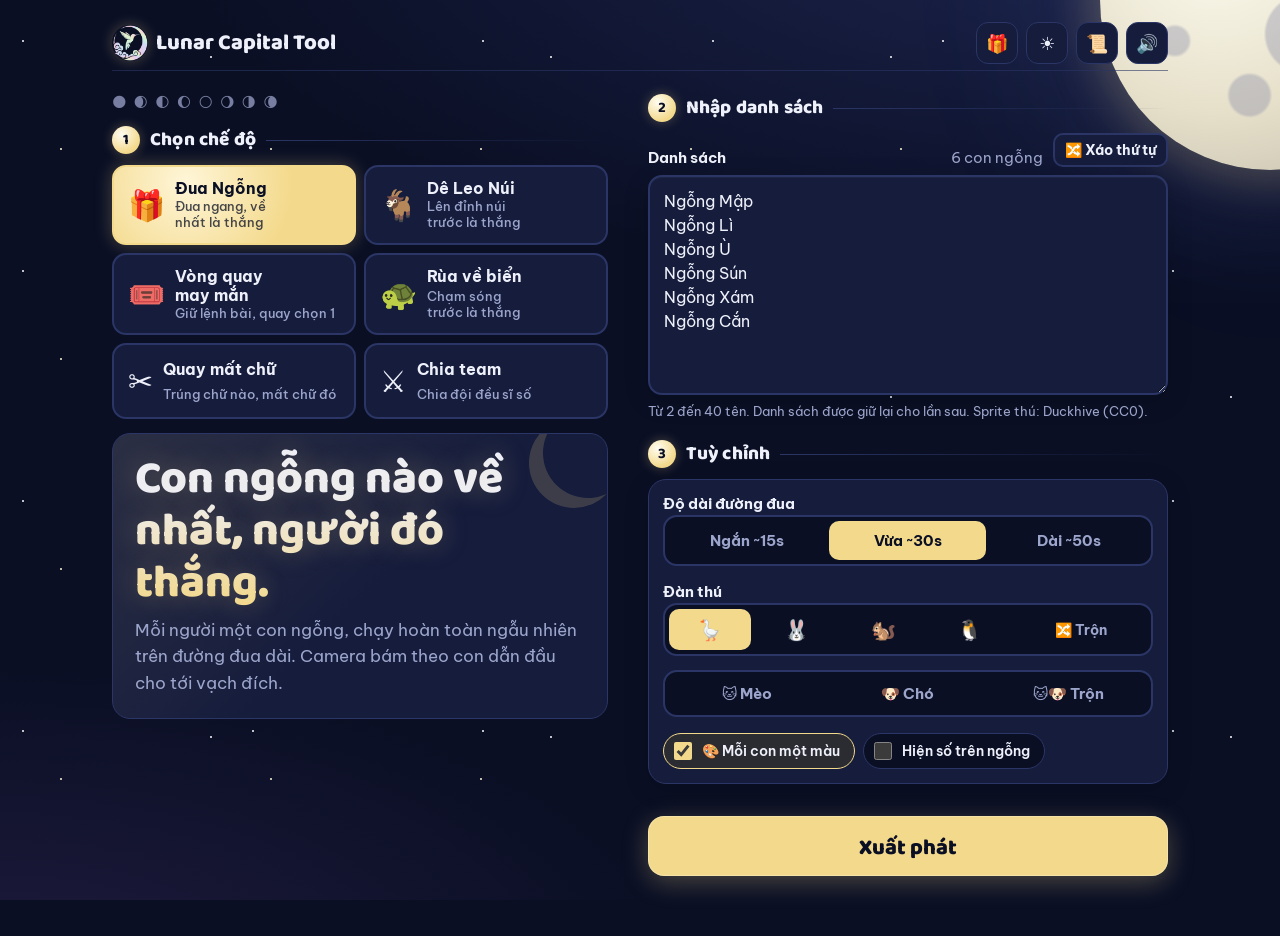
==== commit 349d5a64: "Thêm đàn Mèo, Chó hoạt hình và chế độ Rùa về biển - Mèo, Chó: pzUH Cat & Dog Free Sprites (CC0), gộp" ====
--- a/index.html
+++ b/index.html
@@ -376,6 +376,40 @@
 .seg.herd{grid-template-columns:repeat(4,1fr) 1.6fr}
 .seg.herd button{font-size:20px;padding:8px 4px}
 .seg.herd button[data-herd="mix"]{font-size:14px}
+.seg.herd.hq3{grid-template-columns:repeat(3,1fr);margin-top:6px}
+.seg.herd.hq3 button{font-size:15px}
+/* Mèo / Chó: sheet riêng, ảnh vẽ tay nên làm mượt (không pixelated); vòng màu dưới chân thay cho tô màu lông */
+.spr.hq{background-image:url(sprites/meo-cho.webp)!important;image-rendering:auto;background-repeat:no-repeat}
+.winner .g .spr.hq{scale:1!important}
+/* Rùa về biển: bãi cát hai tông, biển xanh có sóng vỗ ở mép nước */
+.track-wrap.beach{background:#E9CF97}
+.beach .lane.a{background:#EDD6A2} .beach .lane.b{background:#E4C88E}
+.beach .marker{border-left-color:rgba(120,85,40,.35)} .beach .marker span{background:rgba(120,85,40,.45)}
+.beach .startline{background:#A8794A;opacity:.6}
+.beach .finish{width:22px;background:repeating-radial-gradient(circle at 100% 50%,#fff 0 3px,#BFEFFF 3px 7px);opacity:.95;z-index:2}
+.beach .deco{font-size:13px;opacity:.85}
+.sea{position:absolute;top:0;bottom:0;z-index:1;background:linear-gradient(90deg,rgba(255,255,255,.65),rgba(160,225,240,.4) 18px,transparent 40px),repeating-linear-gradient(180deg,#3BB3D8 0 22px,#35A7CC 22px 44px)}
+.nest-sign{position:absolute;top:4px;z-index:2;transform:translateX(-50%);font-size:11px;font-weight:800;color:#5B3C1C;background:rgba(255,248,230,.85);border-radius:6px;padding:0 6px;white-space:nowrap}
+.mini.beach{background:linear-gradient(90deg,#E9CF97 85%,#3BB3D8 85%)}
+.beach .gname{color:#fff;right:94%} /* rùa có chân sau và đuôi lòi ra bên trái, đẩy tên xa hơn cho khỏi đè */
+.tspr{--shell:#3E8E5A;width:100%;height:100%}
+.tspr svg{display:block;width:100%;height:100%;overflow:visible}
+.tspr .fl path,.tspr .head,.tspr .tail{fill:#7CC08A;stroke:#1F4D33;stroke-width:2.5;stroke-linejoin:round}
+.tspr .shell{fill:var(--shell);stroke:#1F4D33;stroke-width:3}
+.tspr .scute{fill:none;stroke:rgba(0,0,0,.28);stroke-width:2.2;stroke-linejoin:round}
+.tspr .shine{fill:rgba(255,255,255,.28)}
+.tspr .eye{fill:#14261B}
+.tspr .fl{transform-box:fill-box}
+.tspr .fl1,.tspr .fl3{transform-origin:0% 100%} .tspr .fl2,.tspr .fl4{transform-origin:0% 0%}
+.tspr[data-a="run"] .fl,.tspr[data-a="flap"] .fl,.tspr[data-a="walk"] .fl,.tspr[data-a="cheer"] .fl{animation:paddle .42s ease-in-out infinite alternate}
+.tspr[data-a="flap"] .fl,.tspr[data-a="cheer"] .fl{animation-duration:.2s}
+.tspr .fl2,.tspr .fl3{animation-delay:-.21s!important}
+@keyframes paddle{from{transform:rotate(-16deg)}to{transform:rotate(16deg)}}
+.tspr[data-a="run"] svg,.tspr[data-a="flap"] svg{animation:wiggle .42s ease-in-out infinite alternate}
+@keyframes wiggle{from{transform:rotate(-3deg)}to{transform:rotate(3deg)}}
+.winner .g .tspr{width:100%;height:100%}
+@media (prefers-reduced-motion: reduce){.tspr .fl,.tspr svg{animation:none!important}} /* khung người thắng đã đủ to, phóng thêm thì chạm mép */
+.goose.hq::after{content:"";position:absolute;left:30%;right:30%;bottom:-1%;height:11%;border-radius:50%;background:var(--c);opacity:.9;z-index:-1;box-shadow:0 0 6px var(--c)}
 .spr{transform-origin:50% 100%}
 .gosling .spr{width:100%;height:100%}
 
@@ -528,6 +562,7 @@
       <button data-mode="give"><span>🎁</span><b>Đua Ngỗng</b><small>Đua ngang, về nhất là thắng</small></button>
       <button data-mode="climb"><span>🐐</span><b>Dê Leo Núi</b><small>Lên đỉnh núi trước là thắng</small></button>
       <button data-mode="pass"><span>🎟️</span><b>Vòng quay may mắn</b><small>Giữ lệnh bài, quay chọn 1</small></button>
+      <button data-mode="turtle"><span>🐢</span><b>Rùa về biển</b><small>Chạm sóng trước là thắng</small></button>
       <button data-mode="word"><span>✂️</span><b>Quay mất chữ</b><small>Trúng chữ nào, mất chữ đó</small></button>
       <button data-mode="team"><span>⚔️</span><b>Chia team</b><small>Chia đội đều sĩ số</small></button>
       <button data-mode="survive"><span>💥</span><b>Sinh tồn</b><small>Đấu trường kiếm hiệp</small></button>
@@ -633,6 +668,11 @@
         <button data-herd="penguin" aria-label="Cánh cụt">🐧</button>
         <button data-herd="mix" aria-label="Trộn ngẫu nhiên">🔀 Trộn</button>
       </div>
+      <div class="seg herd hq3" role="group" aria-label="Đàn hoạt hình mới">
+        <button data-herd="cat" aria-label="Mèo">🐱 Mèo</button>
+        <button data-herd="dog" aria-label="Chó">🐶 Chó</button>
+        <button data-herd="catdog" aria-label="Trộn mèo và chó">🐱🐶 Trộn</button>
+      </div>
     </div>
     <div class="toggles">
       <label class="toggle" id="fillWrap"><input type="checkbox" id="fillHerd"> 🐐 Thêm dê rừng cho đủ bầy 30 con</label>
@@ -798,17 +838,28 @@
   document.documentElement.style.setProperty("--volam",`url(${VL_SRC})`);
   // Sheet 264x432: mỗi ô 40x32 (bước 44x36), mọi con đều quay mặt sang phải. flap = bứt tốc, cheer = ăn mừng.
   const SPECIES=["goose","bunny","squirrel","penguin"];
+  // Đàn trộn: "mix" trộn 4 loài pixel, "catdog" trộn mèo và chó (không trộn chung hai kiểu vẽ khác nhau)
+  const MIXES={mix:SPECIES,catdog:["cat","dog"]};
+  const isMix=h=>Object.prototype.hasOwnProperty.call(MIXES,h);
+  // Mèo & Chó: pzUH – Cat & Dog Free Sprites (CC0), gộp thành sprites/meo-cho.webp (chỉ tải khi có con mèo/chó trên màn).
+  // Ô 150x120 (cùng tỉ lệ 1,25 với khung con thú), hàng 0-3 mèo: đứng, đi, chạy, nhảy; hàng 4-7 chó y vậy. Hình vẽ tay nên không tô màu lông, mỗi con có vòng màu dưới chân.
+  const HQ_W=1500, HQ_H=960, HQ_CW=150, HQ_CH=120;
   const SP_INFO={
     goose:{name:"Ngỗng",ic:"🪿",scale:1,cry:"Quác!"},
     bunny:{name:"Thỏ",ic:"🐰",scale:1.3,cry:"Hop hop!"},
     squirrel:{name:"Sóc",ic:"🐿️",scale:1.15,cry:"Chít chít!"},
-    penguin:{name:"Cánh cụt",ic:"🐧",scale:1.45,cry:"Lạch bạch!"}
+    penguin:{name:"Cánh cụt",ic:"🐧",scale:1.45,cry:"Lạch bạch!"},
+    cat:{name:"Mèo",ic:"🐱",scale:1.25,cry:"Meo meo!",hq:true},
+    dog:{name:"Chó",ic:"🐶",scale:1.25,cry:"Gâu gâu!",hq:true},
+    turtle:{name:"Rùa",ic:"🐢",scale:1,cry:"Ra biển!",svg:true}
   };
   const ANIMS={
     goose:{idle:{row:0,n:2,fps:3},walk:{row:1,n:4,fps:7},run:{row:2,n:4,fps:11},flap:{row:3,n:4,fps:14},cheer:{row:3,n:4,fps:12}},
     bunny:{idle:{row:4,n:2,fps:3},walk:{row:5,n:4,fps:7},run:{row:5,n:4,fps:12},flap:{row:5,n:4,fps:18},cheer:{row:5,n:4,fps:10}},
     squirrel:{idle:{row:6,n:2,fps:3},walk:{row:7,n:3,fps:6},run:{row:7,n:3,fps:12},flap:{row:7,n:3,fps:18},cheer:{row:7,n:3,fps:10}},
-    penguin:{idle:{row:8,n:2,fps:3},walk:{row:9,n:6,fps:9},run:{row:9,n:6,fps:15},flap:{row:11,n:4,fps:14},cheer:{row:10,n:2,fps:8}}
+    penguin:{idle:{row:8,n:2,fps:3},walk:{row:9,n:6,fps:9},run:{row:9,n:6,fps:15},flap:{row:11,n:4,fps:14},cheer:{row:10,n:2,fps:8}},
+    cat:{idle:{row:0,n:10,fps:10},walk:{row:1,n:10,fps:12},run:{row:2,n:8,fps:14},flap:{row:3,n:8,fps:14},cheer:{row:3,n:8,fps:10}},
+    dog:{idle:{row:4,n:10,fps:10},walk:{row:5,n:10,fps:12},run:{row:6,n:8,fps:14},flap:{row:7,n:8,fps:14},cheer:{row:7,n:8,fps:10}}
   };
   /* ---------- Thoại vui: theo tình huống, có câu riêng từng loài ---------- */
   const LINES={
@@ -818,13 +869,16 @@
       bunny:["Hop hop!","Cà rốt đâu rồi?","Tai dài để nghe tin thắng!","Nhảy là nghề của tui","Thỏ không chạy, thỏ bay!","Ai lấy cà rốt tui?","Đừng so tui với rùa nha","Chân sau lò xo nè","Bông đuôi xinh không?","Tui mà ngủ quên là thua đó","Nhảy cao nhảy xa"],
       squirrel:["Chít chít!","Hạt dẻ đâu?","Lẹ lên lẹ lên!","Đuôi xù chính hiệu","Tui giấu hạt khắp nơi","Cây nào cao nhất?","Chạy như sóc là đây!","Ai ăn vụng hạt của tui?","Tăng động xíu thôi","Nhanh như chớp!","Đừng cản đường sóc"],
       goat:["Beee!","Be be be!","Cỏ trên đỉnh ngon lắm nghe nói","Vách này dễ ợt","Móng tui bám đá cực chắc","Đói quá, leo lẹ!","Ai giành cỏ với tui?","Sừng này để húc đó nha","Nhìn xuống chóng mặt ghê","Dê núi chính hiệu","Đá lở kìa!","Leo núi là nghề của tui"],
+      cat:["Meo meo!","Meo~","Đừng vuốt lông tui!","Cá đâu rồi?","Tui có 9 mạng nha","Ngủ trưa xong mới đua","Chạy kiểu mèo là đây","Ai giẫm đuôi tui?","Meo, tránh ra!","Hộp các-tông đâu?"],
+      turtle:["Biển ơi tui tới đây!","Cát nóng quá à","Mai tui đẹp không?","Nghe tiếng sóng rồi!","Bò chậm mà chắc","Mới nở xong đã phải đua","Mẹ ơi biển ở đâu?","Đừng giẫm lên tui nha","Tui bơi giỏi lắm đó","Sao biển kìa!"],
+      dog:["Gâu gâu!","Gâu!","Xương đâu rồi?","Ve vẩy đuôi nè","Ai ném banh vậy?","Chạy là nghề của tui","Ngửi thấy mùi chiến thắng!","Gâu, chờ tui với!","Tui là bé ngoan nhất","Đuổi xe là chuyên môn"],
       penguin:["Lạch bạch!","Trượt nè!","Ở đây nóng quá à","Tui mặc vest đi đua đó","Băng đâu cho tui trượt?","Đi chậm mà chắc","Cá, tui muốn cá!","Chân ngắn nhưng ý chí dài","Đừng cười dáng đi tui","Không bay được thì tui lăn","Lịch lãm từng bước"]
     },
     start:{all:["Xuất phát!","Chạy thôi!","Let's go!","Đi nào!","Ai về chót bao nha!","Hít thở sâu…","Bật mode nghiêm túc"]},
     sprint:{all:["💨 Tăng tốc!","Bật turbo!","Vào số 5!","Nitro!","💨 Đuổi theo tui nè!","Chạy như bị đòi nợ!"],
-      goose:["Vỗ cánh full công suất!","Cánh quạt mode!"],bunny:["Bật lò xo!","Nhảy cóc x2!"],squirrel:["Chạy như bị đuổi!","Chít chít chít!!"],penguin:["Lăn tròn nè!","Chế độ bowling!"],goat:["Nhảy vách nè!","Bật đá 3 bước!","Phóng lên!","Bám chắc rồi, nhảy!"]},
+      goose:["Vỗ cánh full công suất!","Cánh quạt mode!"],bunny:["Bật lò xo!","Nhảy cóc x2!"],squirrel:["Chạy như bị đuổi!","Chít chít chít!!"],cat:["Bật chế độ mèo hoang!","Meo meo tăng tốc!"],turtle:["Sóng vỗ gọi tui!","Chèo hết công suất!","Lướt cát nè!"],dog:["Đuổi theo banh nè!","Gâu gâu full tốc!"],penguin:["Lăn tròn nè!","Chế độ bowling!"],goat:["Nhảy vách nè!","Bật đá 3 bước!","Phóng lên!","Bám chắc rồi, nhảy!"]},
     stall:{all:["🤔","Ủa mình đi đâu vậy ta?","Nghỉ xíu…","Quên tắt bếp!","Đợi tui buộc dây giày","Con bướm đẹp quá","Mệt quá à","Lạc đường rồi","Hình như rớt mạng","Để tui check tin nhắn"],
-      goose:["Có con sâu kìa","Chải lông xíu"],bunny:["Ngửi thấy cà rốt","Ngáp một cái"],squirrel:["Để tui chôn hạt đã","Nghe tiếng gì đó"],penguin:["Chân tê rồi","Nhớ Nam Cực quá"],goat:["Gặm miếng cỏ đã","Măm măm 🌿","Bụi cỏ ngon quá","Trượt chân xíu","Đường này cụt rồi","Ngắm cảnh chút"]},
+      goose:["Có con sâu kìa","Chải lông xíu"],bunny:["Ngửi thấy cà rốt","Ngáp một cái"],squirrel:["Để tui chôn hạt đã","Nghe tiếng gì đó"],cat:["Liếm lông xíu","Có con chuột kìa"],turtle:["Bị cua chặn đường","Mòng biển kìa, núp đã!","Lật ngửa rồi, cứu!","Vỏ sò đẹp quá"],dog:["Ngửi cái cột đã","Ủa có ai gọi tui?"],penguin:["Chân tê rồi","Nhớ Nam Cực quá"],goat:["Gặm miếng cỏ đã","Măm măm 🌿","Bụi cỏ ngon quá","Trượt chân xíu","Đường này cụt rồi","Ngắm cảnh chút"]},
     lead:{goat:["Thấy bãi cỏ rồi!","Đỉnh núi kìa!"],all:["Top 1 nè!","Bắt kịp tui đi!","Đẳng cấp là đây","Bye bye mấy đứa!","Ai dám vượt tui?","Nhìn lưng tui mà chạy","Tui đi trước dọn đường"]},
     win:{goat:["Cỏ non của tui hết!","Măm măm, ngon quá 🌿","Đỉnh núi là của tui!","Cả bãi cỏ này của tui!"],all:["Vô địch!","GG!","Easy game!","Cảm ơn đã theo dõi!","Thắng rồi, bao trà sữa nha!","Không ai cản nổi tui!","Tui biết mà!"]},
     attack:{all:["Cắn nè!","Xin một miếng!","Ra khỏi sân!","Chào nhé!","Đi đâu đó?","Tới lượt bạn!","Đứng yên đó!"],goose:["Mổ cho phát!"],squirrel:["Cắn như cắn hạt!"],penguin:["Húc nè!"],bunny:["Đá hậu nè!"]},
@@ -880,9 +934,17 @@
     const url=blobUrl(cv.toDataURL("image/png")); tintCache.set(hex,url); return url;
   }
   const sprites=new Set();
+  // Rùa con nhìn từ trên xuống, quay mặt sang phải; mai tô theo màu người chơi (--shell), chân chèo đập bằng CSS
+  const TURTLE_SVG=`<svg viewBox="0 0 100 80" aria-hidden="true"><g class="fl fl1"><path d="M58 22 C64 6 78 2 84 6 C78 12 70 20 62 28Z"/></g><g class="fl fl2"><path d="M58 58 C64 74 78 78 84 74 C78 68 70 60 62 52Z"/></g><g class="fl fl3"><path d="M30 26 C24 14 14 12 10 16 C16 22 22 28 30 32Z"/></g><g class="fl fl4"><path d="M30 54 C24 66 14 68 10 64 C16 58 22 52 30 48Z"/></g><path class="tail" d="M18 40 L6 37 L6 43Z"/><circle class="head" cx="82" cy="40" r="11"/><circle class="eye" cx="86" cy="34.5" r="2.6"/><circle class="eye" cx="86" cy="45.5" r="2.6"/><ellipse class="shell" cx="46" cy="40" rx="31" ry="25"/><path class="scute" d="M46 18 L58 28 L58 52 L46 62 L34 52 L34 28Z M34 28 L18 33 M34 52 L18 47 M58 28 L72 33 M58 52 L72 47 M46 18 L46 15 M46 62 L46 65"/><ellipse class="shine" cx="40" cy="30" rx="9" ry="4.5"/></svg>`;
   function makeSprite(getAnim,species,tint){
+    if(SP_INFO[species]?.svg){
+      const el=document.createElement("div"); el.className="tspr"; el.innerHTML=TURTLE_SVG;
+      if(tint) el.style.setProperty("--shell",tint);
+      const sp={el,getAnim,sp:species,turtle:true,a:"",added:false}; sprites.add(sp); return sp;
+    }
     const el=document.createElement("div"); el.className="spr";
     const s=SP_INFO[species]?species:"goose";
+    if(SP_INFO[s].hq){el.classList.add("hq");tint=null;}
     if(SP_INFO[s].scale!==1) el.style.scale=String(SP_INFO[s].scale);
     const sp={el,getAnim,sp:s,phase:rnd()*10,added:false,tint:tint||null,tinted:!tint};
     sprites.add(sp); return sp;
@@ -892,9 +954,10 @@
   let paintN=0;
   function paint(t){
     const remeasure=(paintN++%60)===0;
-    for(const sp of sprites) if(!sp.vl&&!sp.goat&&sp.el.isConnected&&(remeasure||sp.h===undefined)) sp.h=sp.el.clientHeight;
+    for(const sp of sprites) if(!sp.vl&&!sp.goat&&!sp.turtle&&sp.el.isConnected&&(remeasure||sp.h===undefined)) sp.h=sp.el.clientHeight;
     for(const sp of sprites){
       if(!sp.el.isConnected){ if(sp.added) sprites.delete(sp); continue; }
+      if(sp.turtle){sp.added=true; const a=sp.getAnim(); if(a!==sp.a){sp.a=a; sp.el.dataset.a=a;} continue;}
       if(sp.goat){ // dê núi: sheet riêng, kích thước cố định nên không cần đo
         sp.added=true;
         const st=sp.getAnim(), a=GOAT_ANIMS[st.a]||GOAT_ANIMS.walk, f=st.f!=null?st.f:Math.floor((t/1000+sp.phase)*a.fps)%4;
@@ -913,8 +976,16 @@
       const h=sp.h; if(!h) continue;
       sp.added=true;
       if(!sp.tinted){const u=tintedSheet(sp.tint); if(u){sp.el.style.backgroundImage=`url(${u})`;sp.tinted=true;}}
-      const set=ANIMS[sp.sp], k=h/32, a=set[sp.getAnim()]||set.idle;
+      const set=ANIMS[sp.sp], a=set[sp.getAnim()]||set.idle;
       const f=Math.floor((t/1000+sp.phase)*a.fps)%a.n;
+      if(SP_INFO[sp.sp].hq){ // mèo / chó: ô 150x120 không viền
+        const kq=h/HQ_CH;
+        if(h!==sp.lastH){sp.lastH=h; sp.el.style.backgroundSize=`${(HQ_W*kq).toFixed(1)}px ${(HQ_H*kq).toFixed(1)}px`; sp.f=-1;}
+        const key=a.row*100+f;
+        if(key!==sp.f){sp.f=key; sp.el.style.backgroundPosition=`${(-f*HQ_CW*kq).toFixed(1)}px ${(-a.row*HQ_CH*kq).toFixed(1)}px`;}
+        continue;
+      }
+      const k=h/32;
       // mỗi ô 40x32 có viền trống 2px quanh, để khi phóng to không bị ăn lem sang ô bên cạnh; chỉ ghi khi có thay đổi
       if(h!==sp.lastH){sp.lastH=h; sp.el.style.backgroundSize=`${264*k}px ${432*k}px`; sp.f=-1;}
       const key=a.row*100+f;
@@ -952,6 +1023,7 @@
     root.querySelector(".gname").textContent=r.name||"";
     const sp=makeSprite(getAnim,r.sp,r.tint);
     root.insertBefore(sp.el,bd);
+    if(SP_INFO[r.sp]?.hq&&r.tint){root.classList.add("hq");root.style.setProperty("--c",r.tint);}
     r.el=root; r.spr=sp.el; r.bubble=root.querySelector(".bubble");
     return root;
   }
@@ -1011,7 +1083,7 @@
   function countdown(host,my,done){
     let ov=host.querySelector(":scope > .countdown");
     if(!ov){ov=document.createElement("div");ov.className="countdown";ov.innerHTML="<span></span>";host.appendChild(ov);}
-    const el=ov.firstChild, seq=["3","2","1",mode==="climb"?"Beee!":herd==="mix"?"Xuất phát!":SP_INFO[herd].cry];
+    const el=ov.firstChild, seq=["3","2","1",mode==="climb"?"Beee!":mode==="turtle"?"Ra biển!":isMix(herd)?"Xuất phát!":SP_INFO[herd].cry];
     seq.forEach((s,i)=>setTimeout(()=>{
       if(my!==session) return;
       el.textContent=s; el.style.fontSize=s.length>6?"56px":""; el.classList.remove("pop"); void el.offsetWidth; el.classList.add("pop");
@@ -1032,10 +1104,10 @@
 
   /* ---------- Setup ---------- */
   // Tên gọi thay theo đàn thú đang chọn (ngỗng, thỏ, ... hoặc thú khi trộn), dùng trong lời dẫn và nút
-  const NOUN={goose:"ngỗng",bunny:"thỏ",squirrel:"sóc",penguin:"cánh cụt",mix:"thú",goat:"dê"};
-  const noun=()=>mode==="climb"?"dê":NOUN[herd]||"thú";
+  const NOUN={turtle:"rùa",goose:"ngỗng",bunny:"thỏ",squirrel:"sóc",penguin:"cánh cụt",cat:"mèo",dog:"chó",mix:"thú",catdog:"thú",goat:"dê"};
+  const noun=()=>mode==="climb"?"dê":mode==="turtle"?"rùa":NOUN[herd]||"thú";
   const Noun=()=>noun().split(" ").map(w=>w[0].toUpperCase()+w.slice(1)).join(" ");
-  const momName=()=>herd==="mix"?"Ngỗng mẹ":`${Noun()} mẹ`;
+  const momName=()=>isMix(herd)?"Ngỗng mẹ":`${Noun()} mẹ`;
   const prizeName=()=>($("prize").value.trim()||"Battle Pass");
   // Vũ khí mode Sinh tồn (để ở đây vì màn chuẩn bị hiện bảng vũ khí ngay lúc mở trang)
   const WEAPONS=[ // môn phái (đều cận chiến): sát thương min–max, hồi đòn (giây); id trùng tên nhân vật trong VL
@@ -1052,6 +1124,7 @@
     survive:{h:()=>"Phát vũ khí, chém nhau tới người cuối cùng.",lede:()=>"Mỗi người một chiến binh pixel với một món vũ khí ngẫu nhiên, mỗi món có sát thương tối thiểu–tối đa riêng. Cả sân lao vào chém nhau, hết máu là văng khỏi sân. Cuối trận bo thu hẹp, ở ngoài bo bị mất máu. Ai trụ lại cuối cùng là người thắng.",go:()=>"Vào đấu trường",max:40,dur:"Thời lượng trận"},
     egg:{h:()=>"Trứng ai nở trước, người đó trúng.",lede:()=>`Mỗi người một quả trứng. ${momName()} đi ấp lòng vòng, trứng rung rồi nứt dần. Quả nào nở ra con non đầu tiên là thắng.`,go:()=>"Bắt đầu ấp",max:40,dur:"Thời gian ấp"},
     pass:{h:()=>`Con ${noun()} dừng trước ai, người đó ẵm ${prizeName()}.`,lede:()=>`Cả nhóm xếp vòng quanh ${prizeName()}. Nhấn giữ lệnh bài lấy đà rồi thả, con ${noun()} chạy vòng vòng, chậm dần rồi dừng trước một người. Người đó mang giải về.`,go:()=>`Tranh ${prizeName()}`,max:40},
+    turtle:{h:()=>"Rùa con nào chạm sóng trước, người đó thắng.",lede:()=>"Cả ổ rùa vừa nở trên bãi cát. Mỗi người một bé rùa, bò hết tốc lực về phía biển, có bé bị cua chặn, có bé ngắm sao biển. Bé nào chạm con sóng đầu tiên là thắng.",go:()=>"Thả rùa ra biển",max:40,dur:"Độ dài bãi cát"},
     word:{h:()=>"Quay trúng chữ nào, chữ đó bay màu.",lede:()=>`Nhập một cái tên, mỗi chữ cái thành một ô trên vòng quay. Nhấn giữ lệnh bài lấy đà rồi thả, con ${noun()} dừng ở ô nào thì chữ đó bị xoá. Ví dụ KAZEY quay trúng A thành KZEY.`,go:()=>"Quay mất chữ",max:40},
     cup:{h:()=>"Chia bảng đấu, kéo thả người thắng.",lede:()=>"Tạo bảng nhánh thắng/thua, loại trực tiếp hoặc vòng tròn. Kéo thẻ một đội vào ô Thắng hoặc Thua, đội đó tự đi tiếp đúng nhánh.",go:()=>"Tạo bảng đấu",max:64}
   };
@@ -1073,7 +1146,7 @@
   let colorful=store.get("dua-ngong-color","1")==="1";
   let fillHerd=store.get("dua-ngong-fill","1")==="1"; // Dê Leo Núi: thêm dê rừng (không tính thắng) cho đủ bầy
   const CLIMB_HERD=30;
-  let herd=store.get("dua-ngong-herd","goose"); if(herd!=="mix"&&!SP_INFO[herd]) herd="goose";
+  let herd=store.get("dua-ngong-herd","goose"); if(!isMix(herd)&&!SP_INFO[herd]) herd="goose";
   // Giải đấu: thể thức, cách tạo đội, số người mỗi đội khi ghép ngẫu nhiên
   const CUP_KEY="dua-ngong-cup", CUP_FMTS=["double","single","rr"], CUP_BUILDS=["solo","random","preset"];
   const FMT_LABEL={double:"Nhánh thắng/thua",single:"Loại trực tiếp",rr:"Vòng tròn"};
@@ -1198,7 +1271,7 @@
     $("teamOpts").hidden=mode!=="team";
     $("payOpts").hidden=mode!=="pass";
     $("numWrap").hidden=mode==="pass"||mode==="word"||mode==="cup"||mode==="survive";
-    $("herdWrap").hidden=mode==="cup"||mode==="survive"||mode==="climb";
+    $("herdWrap").hidden=mode==="cup"||mode==="survive"||mode==="climb"||mode==="turtle";
     $("colorWrap").hidden=mode==="cup"||mode==="survive"||mode==="climb"||mode==="word";
     // Quay mất chữ: nhập một tên thay cho danh sách
     $("listWrap").hidden=mode==="word"; $("wordWrap").hidden=mode!=="word";
@@ -1211,7 +1284,7 @@
     document.querySelectorAll("[data-cupbuild]").forEach(b=>b.setAttribute("aria-pressed",String(b.dataset.cupbuild===cupBuild)));
     document.querySelectorAll("[data-cupsize]").forEach(b=>b.setAttribute("aria-pressed",String(+b.dataset.cupsize===cupSize)));
     cupArmed=false;
-    $("listHint").textContent=`Từ 2 đến ${info.max} tên. Danh sách được giữ lại cho lần sau. `+(mode==="survive"?"Nhân vật: LuizMelo – Martial Hero 1–3 (CC0).":mode==="climb"?"Dê núi: Sevarihk (CC-BY 4.0). Nền núi: ansimuz (CC0).":"Sprite thú: Duckhive (CC0).");
+    $("listHint").textContent=`Từ 2 đến ${info.max} tên. Danh sách được giữ lại cho lần sau. `+(mode==="survive"?"Nhân vật: LuizMelo – Martial Hero 1–3 (CC0).":mode==="climb"?"Dê núi: Sevarihk (CC-BY 4.0). Nền núi: ansimuz (CC0).":(herd==="cat"||herd==="dog"||herd==="catdog"?"Mèo, chó: pzUH (CC0).":"Sprite thú: Duckhive (CC0)."));
     $("err").textContent="";
     applyText(); updateCount(); refreshSelects(); if(mode==="pass") lastWinInfo(); if(mode==="cup") cupSetupInfo();
   }
@@ -1252,9 +1325,10 @@
     $("err").textContent="";
     if(mode==="cup") return goCup();
     // Trộn: chia đều các loài rồi xáo, để đàn không bị lệch về một loài
-    let pool=[]; while(pool.length<items.length) pool=pool.concat(shuffle(SPECIES));
-    const racers=items.map((name,i)=>{const color=COLORS[i%COLORS.length];return {name,num:i+1,color,tint:colorful?color:null,sp:herd==="mix"?pool[i]:herd};});
+    let pool=[]; while(pool.length<items.length) pool=pool.concat(shuffle(MIXES[herd]||SPECIES));
+    const racers=items.map((name,i)=>{const color=COLORS[i%COLORS.length];return {name,num:i+1,color,tint:colorful?color:null,sp:isMix(herd)?pool[i]:herd};});
     if(mode==="give") return startGive(racers);
+    if(mode==="turtle"){racers.forEach(r=>r.sp="turtle"); return startGive(racers,{turtle:true});}
     if(mode==="climb") return startClimb(racers);
     if(mode==="survive") return startSurvive(racers);
     if(mode==="egg") return startEgg(racers);
@@ -1360,11 +1434,11 @@
 
   /* ---------- Lịch sử các ván ---------- */
   const HIST_KEY="dua-ngong-history", HIST_MAX=100;
-  const MODE_LABEL={word:"✂️ Quay mất chữ",cup:"🏆 Giải đấu",give:"🎁 Đua Ngỗng",climb:"🐐 Dê Leo Núi",team:"⚔️ Chia team",survive:"💥 Sinh tồn",egg:"🥚 Trứng nở",pass:"🎟️ Vòng quay may mắn"};
+  const MODE_LABEL={turtle:"🐢 Rùa về biển",word:"✂️ Quay mất chữ",cup:"🏆 Giải đấu",give:"🎁 Đua Ngỗng",climb:"🐐 Dê Leo Núi",team:"⚔️ Chia team",survive:"💥 Sinh tồn",egg:"🥚 Trứng nở",pass:"🎟️ Vòng quay may mắn"};
   function loadHistory(){try{const h=JSON.parse(store.get(HIST_KEY,"[]"));return Array.isArray(h)?h:[];}catch(e){return [];}}
   function addHistory(e){const h=loadHistory();h.unshift({t:Date.now(),...e});store.set(HIST_KEY,JSON.stringify(h.slice(0,HIST_MAX)));}
   const fmtTime=t=>{const d=new Date(t),p=x=>String(x).padStart(2,"0");return `${p(d.getHours())}:${p(d.getMinutes())} ${p(d.getDate())}/${p(d.getMonth()+1)}/${d.getFullYear()}`;};
-  const herdWord=h=>h==="mix"?"thú":(NOUN[h]||"thú");
+  const herdWord=h=>isMix(h)?"thú":(NOUN[h]||"thú");
   const histMeta=e=>`${fmtTime(e.t)} · ${MODE_LABEL[e.mode]||e.mode} · ${e.n} ${e.mode==="cup"?"đội":e.mode==="survive"?"chiến binh":"con "+herdWord(e.herd)}`;
   function histLine(e){
     const head=histMeta(e);
@@ -1416,7 +1490,7 @@
     else wg.appendChild(makeSprite(()=>cfg.anim||"cheer",cfg.sp,tint).el);
     if(cfg.num){const bd=document.createElement("span");bd.className="badge";bd.style.background=cfg.color;bd.textContent=cfg.num;wg.appendChild(bd);}
     $("winLabel").textContent=cfg.label; $("winName").textContent=cfg.name;
-    addHistory({mode,herd:mode==="climb"?"goat":herd,n:cfg.n||(cfg.order?cfg.order.length:0),winner:cfg.name,prize:mode==="pass"?prizeName():"",top:(cfg.order||[]).slice(1,3).map(r=>r.name)});
+    addHistory({mode,herd:mode==="climb"?"goat":mode==="turtle"?"turtle":herd,n:cfg.n||(cfg.order?cfg.order.length:0),winner:cfg.name,prize:mode==="pass"?prizeName():"",top:(cfg.order||[]).slice(1,3).map(r=>r.name)});
     const ol=$("rank"); ol.innerHTML=""; ol.hidden=!cfg.order;
     (cfg.order||[]).forEach(r=>{const li=document.createElement("li");const sw=document.createElement("span");sw.className="sw";sw.style.background=r.color;li.appendChild(sw);li.appendChild(document.createTextNode(r.name+(cfg.note?" · "+cfg.note(r):"")));ol.appendChild(li);});
     $("again").textContent=cfg.again;
@@ -1436,9 +1510,10 @@
 
   /* ---------- Mode: Đua Ngỗng (give) ---------- */
   let G=null;
-  function startGive(racers){
+  function startGive(racers,opt={}){ // opt.turtle: Rùa về biển (bãi cát -> biển)
     const my=++session; show(scr.race);
     const wrap=$("trackWrap"), world=$("world"), mini=$("mini");
+    wrap.classList.toggle("beach",!!opt.turtle); mini.classList.toggle("beach",!!opt.turtle);
     world.innerHTML=""; mini.querySelectorAll("i").forEach(x=>x.remove());
     const n=racers.length, W=wrap.clientWidth;
     const lh=n<=8?52:n<=15?42:n<=25?32:26, gh=lh-2, gw=gh*1.25;
@@ -1453,9 +1528,13 @@
     const steps=Math.max(3,Math.round(dur/5));
     for(let k=1;k<steps;k++){const m=document.createElement("div");m.className="marker";m.style.left=(START+TRACK*k/steps)+"px";m.innerHTML=`<span>${Math.round(k/steps*100)}%</span>`;world.appendChild(m);}
     const fin=document.createElement("div"); fin.className="finish"; fin.style.left=END+"px"; world.appendChild(fin);
-    const decos=["🌼","🌿","🌸","🍀"];
-    for(let k=0;k<Math.round(worldW/45);k++){const d=document.createElement("span");d.className="deco";d.textContent=decos[k%4];d.style.left=between(0,worldW)+"px";d.style.top=between(0,H-14)+"px";world.appendChild(d);}
-    G={my,racers,W,wrap,START,TRACK,worldW,gw,cam:0,running:false,winner:null,finishedAt:0,finished:[],leaderName:"",t:0};
+    if(opt.turtle){ // biển từ mép nước tới hết đường, sóng vỗ ở mép
+      const sea=document.createElement("div"); sea.className="sea"; sea.style.left=END+"px"; sea.style.width=(worldW-END)+"px"; world.appendChild(sea);
+      const nest=document.createElement("span"); nest.className="nest-sign"; nest.textContent="🥚 Tổ rùa"; nest.style.left=START+"px"; world.appendChild(nest);
+    }
+    const decos=opt.turtle?["🐚","⭐","🦀","🐚","🪸"]:["🌼","🌿","🌸","🍀"];
+    for(let k=0;k<Math.round(worldW/45);k++){const d=document.createElement("span");d.className="deco";d.textContent=decos[k%decos.length];d.style.left=between(0,opt.turtle?END-20:worldW)+"px";d.style.top=between(0,H-14)+"px";world.appendChild(d);}
+    G={my,racers,W,wrap,START,TRACK,worldW,gw,turtle:!!opt.turtle,cam:0,running:false,winner:null,finishedAt:0,finished:[],leaderName:"",t:0};
     racers.forEach((r,i)=>{
       Object.assign(r,{p:0,base:between(.96,1.04)/dur,mult:1,target:1,retarget:0,state:"run",stateT:0,bubbleT:0,done:false});
       const g=makeGoose(r,()=>(!G.running||r.done||r.state==="stall")?"idle":r.state==="sprint"?"flap":"run");
@@ -1464,7 +1543,7 @@
       const dot=document.createElement("i"); dot.style.background=r.color; mini.appendChild(dot); r.dot=dot;
       placeGive(r);
     });
-    $("status").textContent="Cả đàn vào vạch xuất phát…";
+    $("status").textContent=opt.turtle?"Ổ rùa đang nở…":"Cả đàn vào vạch xuất phát…";
     countdown(wrap,my,()=>{G.running=true;$("status").textContent="Đang đua!";shuffle(racers).slice(0,Math.min(3,racers.length)).forEach(r=>say(r,line(r,"start")));loop(my,tickGive);});
   }
   function placeGive(r){
@@ -1491,7 +1570,7 @@
       r.p+=r.base*m*dt;
       if(r.p>=1){
         r.p=1; r.done=true; G.finished.push(r);
-        if(!G.winner){G.winner=r;G.finishedAt=G.t;say(r,line(r,"win"),2.5);honk(1.25);honk(1.25,.28);$("status").textContent=`🏆 ${r.name} về nhất!`;}
+        if(!G.winner){G.winner=r;G.finishedAt=G.t;say(r,line(r,"win"),2.5);honk(1.25);honk(1.25,.28);$("status").textContent=G.turtle?`🌊 ${r.name} chạm sóng đầu tiên!`:`🏆 ${r.name} về nhất!`;}
       }
       placeGive(r);
     }
@@ -1508,8 +1587,9 @@
     if(G.winner&&G.t-G.finishedAt>1.6){
       G.running=false;
       const order=G.finished.concat(G.racers.filter(r=>!G.finished.includes(r)).sort((a,b)=>b.p-a.p)), w=order[0];
-      setTimeout(()=>G.my===session&&showResult({label:"🏆 Về nhất",name:w.name,sp:w.sp,color:w.color,num:showNum?w.num:0,order,again:"Đua lại",
-        removeText:order.length>2?`Loại "${w.name}", đua tiếp`:null,copy:rankCopy(`🏆 Người thắng: ${w.name}`,order)}),300);
+      const tt=G.turtle;
+      setTimeout(()=>G.my===session&&showResult({label:tt?"🌊 Chạm sóng đầu tiên":"🏆 Về nhất",name:w.name,sp:w.sp,color:w.color,tint:tt?undefined:w.tint==null?false:undefined,num:showNum?w.num:0,order,again:tt?"Thả lại":"Đua lại",
+        removeText:order.length>2?`Loại "${w.name}", ${tt?"thả tiếp":"đua tiếp"}`:null,copy:rankCopy(`${tt?"🌊 Chạm sóng đầu tiên":"🏆 Người thắng"}: ${w.name}`,order)}),300);
       return false;
     }
   }
@@ -1934,15 +2014,16 @@
           `Lệnh bài được giữ tới **${pct}%** lực, bàn quay xoay **${laps} vòng** chóng cả mặt. Khi mọi thứ đứng yên, chỉ còn một người được chọn ✨`,
           `**${R.k}** người nín thở. Con ${noun()} chạy **${laps} vòng**, chậm dần, chậm dần… rồi dừng lại 🌙`]),fields};
     }
-    const order=RES.order||[], n=order.length, climb=mode==="climb";
+    const order=RES.order||[], n=order.length, climb=mode==="climb", turtle=mode==="turtle";
     const podium=order.slice(0,3).map((r,i)=>["🥇","🥈","🥉"][i]+" "+(i?dcEsc(r.name):`**${dcEsc(r.name)}**${tag}`)).join("\n");
-    const fields=[{name:climb?"⛰️ Lên đỉnh":"🏁 Bục vinh quang",value:podium||"—"}];
+    const fields=[{name:climb?"⛰️ Lên đỉnh":turtle?"🌊 Chạm sóng":"🏁 Bục vinh quang",value:podium||"—"}];
     if(n>3) fields.push({name:`4–${Math.min(10,n)}`,value:dcCut(order.slice(3,10).map(r=>dcEsc(r.name)).join(" · "),1024)});
-    if(n>3) fields.push({name:climb?"🧗 Còn ở chân núi":"🐢 Về chót",value:`${dcEsc(order[n-1].name)} (lần sau cố lên!)`,inline:true});
-    fields.push({name:"⏱️ "+(climb?"Đường leo":"Đường đua"),value:`~${dur} giây · ${n} con`,inline:true});
-    fields.push({name:"​",value:`*${name} ${climb?"chinh phục đỉnh núi":"ẵm giải"}, chúc mừng!* 🎉`});
-    return {...base,title:climb?"🌕 LUNAR CAPITAL · DÊ LEO NÚI":"🌕 LUNAR CAPITAL · ĐUA "+noun().toUpperCase(),color:climb?0x9B7BB8:0x6AB04C,
-      description:climb?pickOne([`**${n}** con dê bật nhảy lên vách đá, cú nào cũng xéo 45° như sách giáo khoa. Đứa đầu tiên đặt chân lên bãi cỏ trên đỉnh là…`,
+    if(n>3) fields.push({name:climb?"🧗 Còn ở chân núi":turtle?"🏖️ Còn mải ngắm cát":"🐢 Về chót",value:`${dcEsc(order[n-1].name)} (lần sau cố lên!)`,inline:true});
+    fields.push({name:"⏱️ "+(climb?"Đường leo":turtle?"Bãi cát":"Đường đua"),value:`~${dur} giây · ${n} con`,inline:true});
+    fields.push({name:"​",value:`*${name} ${climb?"chinh phục đỉnh núi":turtle?"về với biển đầu tiên":"ẵm giải"}, chúc mừng!* 🎉`});
+    return {...base,title:climb?"🌕 LUNAR CAPITAL · DÊ LEO NÚI":turtle?"🌕 LUNAR CAPITAL · RÙA CON VỀ BIỂN":"🌕 LUNAR CAPITAL · ĐUA "+noun().toUpperCase(),color:climb?0x9B7BB8:turtle?0x2EA8C8:0x6AB04C,
+      description:turtle?pickOne([`**${n}** bé rùa vừa nở trên bãi cát dưới ánh trăng, cùng bò về phía biển. Bé nào chạm con sóng đầu tiên? 🌊`,
+          `Cát nóng, sóng gọi, cua chắn đường… **${n}** bé rùa cố hết sức về với biển 🐢`]):climb?pickOne([`**${n}** con dê bật nhảy lên vách đá, cú nào cũng xéo 45° như sách giáo khoa. Đứa đầu tiên đặt chân lên bãi cỏ trên đỉnh là…`,
           `Núi cao, gió lạnh, cỏ trên đỉnh thì ngon. **${n}** con dê cùng leo, chỉ một con được ăn trước 🐐`])
         :pickOne([`**${n}** con ${noun()} xuất phát, đường đua ~${dur} giây. Cả đàn chen nhau, có con lạc đường, có con đứng hóng gió… nhưng chỉ một con về nhất!`,
           `Còi vừa thổi, **${n}** con ${noun()} lao đi như bão. Có con bứt tốc, có con dừng lại tám chuyện… và đây là kết quả 🏁`,
@@ -1956,7 +2037,7 @@
     const id=dcIds().get(RES.name), role=dcRole();
     if(!id&&!role) return none;
     const who=id?`<@${id}>`:`**${dcEsc(RES.name)}**`;
-    const what=mode==="pass"?`ẵm **${dcEsc(prizeName())}**`:mode==="climb"?"lên đỉnh núi đầu tiên":`về nhất Đua ${Noun()}`;
+    const what=mode==="pass"?`ẵm **${dcEsc(prizeName())}**`:mode==="climb"?"lên đỉnh núi đầu tiên":mode==="turtle"?"chạm sóng đầu tiên":`về nhất Đua ${Noun()}`;
     return {content:`${role?`<@&${role}> `:""}🎉 Chúc mừng ${who} ${what}!`,allowed_mentions:{parse:[],users:id?[id]:[],roles:role?[role]:[]}};
   }
   async function sendDiscord(btn){
@@ -2220,7 +2301,7 @@
       nest.appendChild(cell);
       Object.assign(r,{cell,egg:cell.querySelector(".egg"),line,p:0,base:between(.95,1.05)/T0,mult:1,target:1,retarget:0,shakeEnd:0,stage:0,hatched:false});
     });
-    const mom={name:"",color:"#333",num:"",sp:herd==="mix"?"goose":herd};
+    const mom={name:"",color:"#333",num:"",sp:isMix(herd)?"goose":herd};
     const mEl=makeGoose(mom,()=>E.mom.state==="walk"?"walk":"idle");
     mEl.classList.add("mother"); nest.appendChild(mEl);
     const mw=Math.round(clamp(racers[0].egg.offsetWidth*1.05,52,96)), mh=Math.round(mw*.8);
@@ -2378,7 +2459,7 @@
       if(f.length&&f.length<cands.length){cands=f; seats[items.findIndex(it=>it.name===lastWin)].classList.add("skip");}
     }
     const a0=rnd()*2*Math.PI;
-    const runner={name:"",color:"#333",num:"",sp:herd==="mix"?pick(SPECIES):herd};
+    const runner={name:"",color:"#333",num:"",sp:isMix(herd)?pick(MIXES[herd]):herd};
     makeGoose(runner,()=>R.speed>5?"flap":R.speed>1.4?"run":R.speed>.15?"walk":"idle");
     runner.el.style.width=gw+"px"; runner.el.style.height=gh+"px";
     host.appendChild(runner.el);
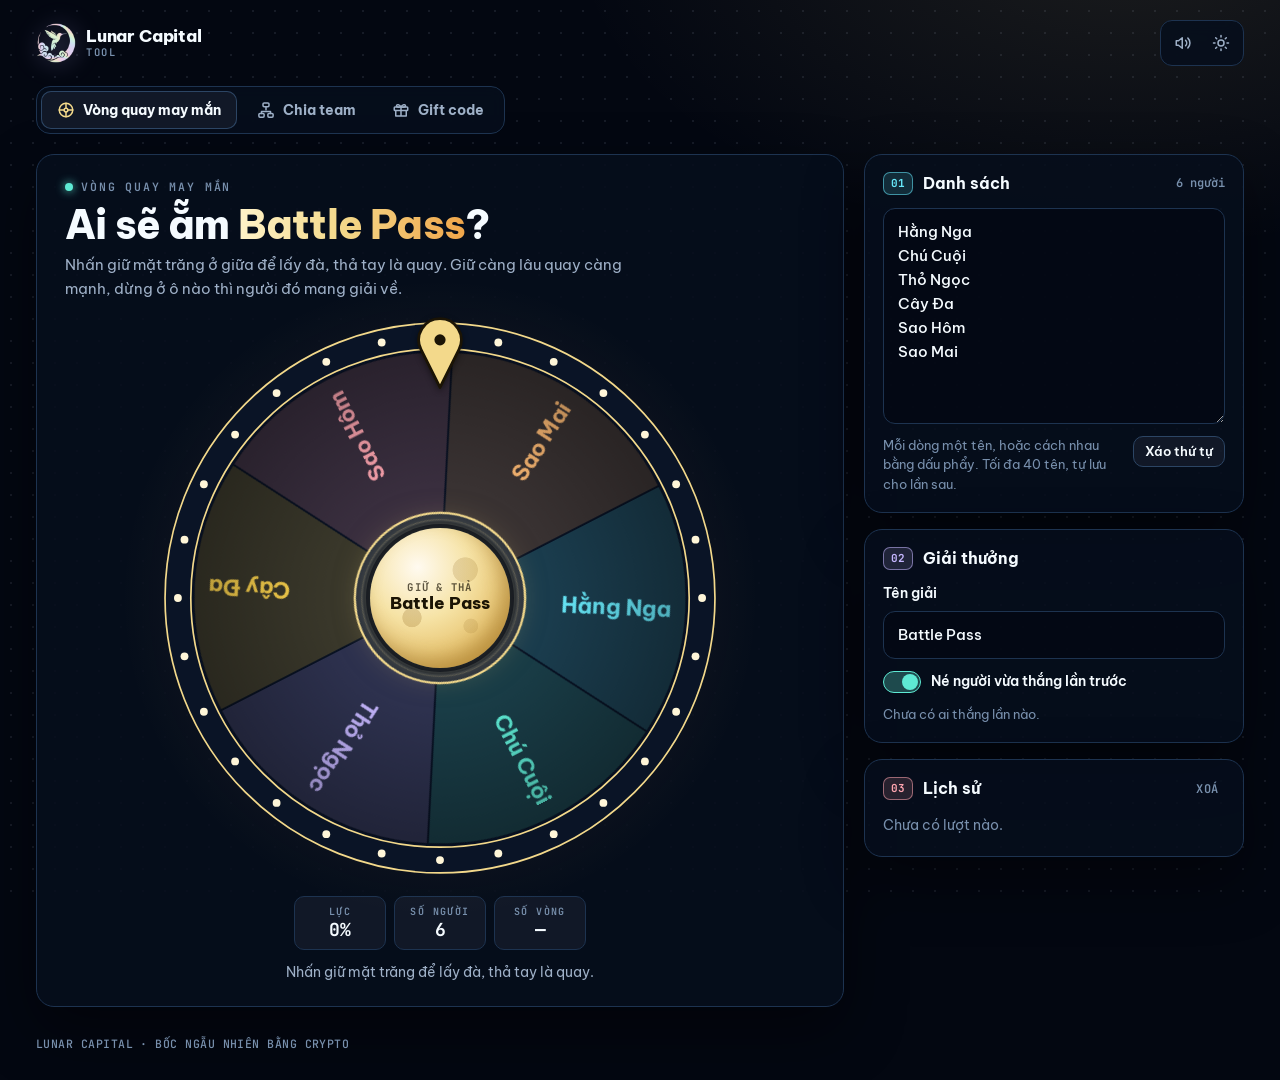
==== commit 930d1b73: "Thay bằng bản mới giao diện archify: Vòng quay, Chia team, Gift code Xoá toàn bộ bản cũ (9 chế độ có" ====
--- a/index.html
+++ b/index.html
@@ -1,3042 +1,1253 @@
-<!DOCTYPE html>
+<!doctype html>
 <html lang="vi">
 <head>
 <meta charset="utf-8">
 <meta name="viewport" content="width=device-width, initial-scale=1, viewport-fit=cover">
 <title>Lunar Capital Tool</title>
-<meta name="description" content="Tool của Lunar Capital: Đua Ngỗng, Vòng quay may mắn, Chia team. Mở là chơi, không cần cài.">
-<meta property="og:title" content="Lunar Capital Tool: bốc thăm cho guild">
-<meta property="og:description" content="Đua Ngỗng, Vòng quay may mắn, Chia team. Dán danh sách tên, bấm một nút là có kết quả.">
-<meta property="og:image" content="https://huytran19.github.io/lunar-capital-tool/og/home.jpg">
-<meta property="og:url" content="https://huytran19.github.io/lunar-capital-tool/">
-<meta name="twitter:card" content="summary_large_image">
-<meta name="theme-color" content="#0A0F24">
-<link rel="icon" type="image/png" sizes="64x64" href="[data-uri]">
-<link rel="apple-touch-icon" href="icons/apple-touch-icon.png">
-<script>/* đặt giao diện trước khi vẽ trang, để không chớp sáng */try{if(localStorage.getItem("dua-ngong-theme")==="light")document.documentElement.dataset.theme="light";}catch(e){}</script>
+<meta name="description" content="Tool của Lunar Capital: Vòng quay may mắn và Chia team. Dán danh sách tên, bấm một nút là có kết quả.">
+<meta name="theme-color" content="#030711">
+<link rel="icon" type="image/png" href="assets/logo.png">
 <link rel="preconnect" href="https://fonts.googleapis.com">
 <link rel="preconnect" href="https://fonts.gstatic.com" crossorigin>
-<link href="https://fonts.googleapis.com/css2?family=Baloo+2:wght@600;800&family=Be+Vietnam+Pro:wght@400;600;700&display=swap" rel="stylesheet">
+<link href="https://fonts.googleapis.com/css2?family=Be+Vietnam+Pro:wght@400;500;600;700;800&family=JetBrains+Mono:wght@500;600;700&display=swap" rel="stylesheet">
+<script>/* đặt giao diện trước khi vẽ trang, để không chớp sáng */try{if(localStorage.getItem("lunar-theme")==="light")document.documentElement.dataset.theme="light";}catch(e){}</script>
 <style>
-/* Mặc định tối; data-theme="light" (nút ☀️ trên thanh trên, lưu ở dua-ngong-theme) thì sáng */
+/* Bảng màu lấy từ preset signal-flow của archify: nền navy, lưới chấm, 6 màu ngữ nghĩa cho các ô / các đội */
 :root{
-  --bg:#0A0F24; --ink:#EEF0FA; --muted:#9CA5CB; --card:#151C3C; --line:#2B3666;
-  --grass-a:#4E7A2A; --grass-b:#446D24; --btn:#F3D98B; --btn-ink:#0A0F24; --accent:#F3D98B; --frame:#4A5A92;
-  --moon-a:#FFFDF2; --moon-b:#E6E0CA; --moon-c:#BDB8A8; --crater:rgba(120,124,160,.32); --glow:rgba(243,217,139,.28);
-  --red:#E4572E; --blue:#2E86DE;
   color-scheme:dark;
-  box-sizing:border-box;
-  padding-top:env(safe-area-inset-top,0px);
-  padding-bottom:env(safe-area-inset-bottom,0px);
+  --bg:#030711; --dot:rgba(148,163,184,.13); --glow:rgba(243,217,139,.10);
+  --panel:rgba(6,14,28,.86); --panel-solid:#07101e; --field:rgba(2,6,16,.55);
+  --chip:rgba(148,163,184,.08); --hover:rgba(148,163,184,.14);
+  --line:#1d3350; --line-strong:#2c4564;
+  --text:#f5fbff; --muted:#9eb0c7; --faint:#7890ad;
+  --gold:#f3d98b; --gold-deep:#d9a441; --gold-ink:#1b1405;
+  --gold-grad:linear-gradient(90deg,#fff3c9,#f3d98b 45%,#f0a64a);
+  --disc:#071022; --rim:#0a1426; --shade:rgba(0,0,0,.28);
+  --c0:#67e8f9; --c1:#5eead4; --c2:#c4b5fd; --c3:#fcd34d; --c4:#fda4af; --c5:#fdba74;
+  --k0:#67e8f9; --k1:#5eead4; --k2:#c4b5fd; --k3:#fcd34d; --k4:#fda4af; --k5:#fdba74;
+  --slice-a:.2; --slice-on:.45; --win-ink:#030711;
+  --shadow:0 24px 60px rgba(0,0,0,.45);
+  --backdrop:rgba(2,6,16,.66);
 }
 :root[data-theme="light"]{
-  --bg:#EDEFF8; --ink:#1A2046; --muted:#5A628F; --card:#FFFFFF; --line:#CDD3EA;
-  --grass-a:#8CC152; --grass-b:#7DB344; --btn:#1A2046; --btn-ink:#FFFFFF; --accent:#C99A2E; --frame:#1A2046;
-  --moon-a:#FFFFFF; --moon-b:#E4E6F2; --moon-c:#B9BED6; --crater:rgba(90,98,143,.22); --glow:rgba(120,135,220,.22);
   color-scheme:light;
-}
-*,*::before,*::after{box-sizing:inherit}
-html{height:100%;scroll-padding-top:env(safe-area-inset-top,0px)}
-body{margin:0;min-height:100%;background:var(--bg);color:var(--ink);font-family:"Be Vietnam Pro",system-ui,-apple-system,"Segoe UI",sans-serif;-webkit-tap-highlight-color:transparent}
-/* Phong cách mặt trăng: trời sao + vầng trăng cố định sau nội dung; trăng chỉ hiện ở màn chuẩn bị */
-body{background:radial-gradient(ellipse 120% 70% at 85% -10%,rgba(90,110,220,.22),transparent 60%),radial-gradient(ellipse 90% 60% at 0% 110%,rgba(140,90,200,.16),transparent 60%),var(--bg);background-attachment:fixed}
-body::before{content:"";position:fixed;inset:0;z-index:-1;pointer-events:none;
-  background-image:
-    radial-gradient(1.5px 1.5px at 23px 41px,#fff 50%,transparent 51%),
-    radial-gradient(1px 1px at 97px 13px,#fff 50%,transparent 51%),
-    radial-gradient(1px 1px at 151px 88px,#dfe4ff 50%,transparent 51%),
-    radial-gradient(1.5px 1.5px at 61px 149px,#fff6d6 50%,transparent 51%),
-    radial-gradient(1px 1px at 187px 172px,#fff 50%,transparent 51%),
-    radial-gradient(1px 1px at 131px 211px,#dfe4ff 50%,transparent 51%),
-    radial-gradient(2px 2px at 211px 57px,#fff 50%,transparent 51%);
-  background-size:230px 230px,190px 190px,260px 260px,210px 210px,300px 300px,170px 170px,340px 340px;
-  opacity:.75;animation:twinkle 6s ease-in-out infinite alternate}
-@keyframes twinkle{from{opacity:.45}to{opacity:.85}}
-/* trăng không được lố mép phải (sẽ tạo thanh cuộn ngang); desktop dùng fixed ở góc, nằm ngoài vùng nội dung */
-body::after{content:"";position:absolute;top:-96px;right:0;width:190px;height:190px;border-radius:50%;z-index:-1;pointer-events:none;
-  background:
-    radial-gradient(circle at 30% 36%,var(--crater) 0 9%,transparent 10%),
-    radial-gradient(circle at 60% 60%,var(--crater) 0 13%,transparent 14%),
-    radial-gradient(circle at 44% 78%,var(--crater) 0 6%,transparent 7%),
-    radial-gradient(circle at 74% 30%,var(--crater) 0 5%,transparent 6%),
-    radial-gradient(circle at 22% 62%,var(--crater) 0 4%,transparent 5%),
-    radial-gradient(circle at 34% 30%,var(--moon-a),var(--moon-b) 55%,var(--moon-c));
-  box-shadow:0 0 50px 8px var(--glow),0 0 160px 50px rgba(120,140,255,.10);
-  transition:opacity .4s,transform .4s}
-body.in-game::after{opacity:0;transform:translateY(-50px) scale(.85)} /* không trượt sang phải: sẽ tạo thanh cuộn ngang */
-:root[data-theme="light"] body::before{opacity:0;animation:none}
-@media (min-width:700px){body::after{width:300px;height:300px;top:-90px;right:0}}
-@media (prefers-reduced-motion: reduce){body::before{animation:none}}
-.phases{margin:6px 0 -6px;font-size:14px;letter-spacing:.5em;opacity:.75;white-space:nowrap;overflow:hidden;color:var(--muted)}
-#screen-setup h1{background:linear-gradient(180deg,var(--ink) 30%,var(--accent));-webkit-background-clip:text;background-clip:text;color:transparent;text-shadow:0 0 28px var(--glow)}
-#screen-setup .modes button{position:relative;overflow:hidden}
-#screen-setup .modes button[aria-pressed="true"]{background:radial-gradient(circle at 30% 20%,#FFF6D8,var(--btn) 60%);box-shadow:0 0 18px var(--glow)}
-:root[data-theme="light"] #screen-setup .modes button[aria-pressed="true"]{background:var(--btn)}
-#screen-setup textarea,#screen-setup .box{box-shadow:inset 0 1px 0 rgba(255,255,255,.04),0 6px 24px rgba(0,0,0,.18)}
-.cta{background:linear-gradient(180deg,#FFF3C9,var(--btn) 55%,#D9B65E);box-shadow:0 0 0 1px rgba(255,255,255,.25) inset,0 6px 26px var(--glow)}
-:root[data-theme="light"] .cta{background:linear-gradient(180deg,#2C3570,var(--btn));box-shadow:0 6px 22px rgba(26,32,70,.25)}
-.brand{border-radius:50%;box-shadow:0 0 14px var(--glow)}
-/* Bố cục trang chuẩn bị theo 3 bước: chọn chế độ → danh sách → tuỳ chỉnh, nút Xuất phát dính đáy */
-.step{display:flex;align-items:center;gap:10px;margin:6px 0 -4px;font-family:"Baloo 2",sans-serif;font-weight:800;font-size:19px;letter-spacing:.01em}
-.step b{display:inline-grid;place-items:center;width:28px;height:28px;border-radius:50%;font-size:15px;line-height:1;color:var(--btn-ink);background:radial-gradient(circle at 35% 30%,var(--moon-a),var(--accent) 70%);box-shadow:0 0 12px var(--glow)}
-:root[data-theme="light"] .step b{background:var(--btn)}
-.step::after{content:"";flex:1;height:1px;background:linear-gradient(90deg,var(--line),transparent)}
-#screen-setup .modes{grid-template-columns:1fr 1fr;gap:8px}
-#screen-setup .modes button{flex-direction:row;align-items:center;justify-content:flex-start;text-align:left;padding:10px 12px;gap:0 10px;display:grid;grid-template-columns:auto 1fr;font-size:15px;min-height:62px}
-#screen-setup .modes button span{grid-row:span 2;font-size:26px}
-#screen-setup .modes button b{font-weight:700;line-height:1.2}
-#screen-setup .modes button small{font-size:12px;font-weight:500;color:var(--muted);line-height:1.25}
-#screen-setup .modes button[aria-pressed="true"] small{color:inherit;opacity:.75}
-#screen-setup .modes button.span2{grid-column:1/-1} /* số chế độ lẻ thì thẻ cuối trải hết hàng, khỏi nằm lẻ một mình */
-.word-in{font-size:22px;font-weight:700;letter-spacing:.06em;padding:14px 16px}
-.mode-desc{position:relative;padding:14px 16px 16px;border-radius:18px;border:1px solid var(--line);background:linear-gradient(135deg,rgba(243,217,139,.10),transparent 55%),var(--card);overflow:hidden}
-.mode-desc::before{content:"";position:absolute;right:-26px;top:-26px;width:90px;height:90px;border-radius:50%;box-shadow:-14px 10px 0 0 var(--accent);opacity:.18}
-/* chữ chuyển màu chỉ tô trong khung chữ: chừa đệm trên cho dấu chồng (ỗ, ề) của Baloo 2 khỏi bị cắt thành "ngông" */
-#screen-setup h1{font-size:clamp(28px,8vw,40px);line-height:1.12;padding-top:.22em;margin:-.22em 0 8px}
-.opts{background:var(--card);border:1px solid var(--line);border-radius:18px;padding:14px;display:flex;flex-direction:column;gap:16px;box-shadow:0 6px 24px rgba(0,0,0,.18)}
-.opts .seg{background:var(--bg)}
-.opts .box{background:var(--bg)}
-.toggles{display:flex;flex-wrap:wrap;gap:8px}
-.toggles:not(:has(.toggle:not([hidden]))){display:none}
-.toggles .toggle{border:1.5px solid var(--line);border-radius:999px;padding:8px 14px 8px 10px;font-size:14px;background:var(--bg);cursor:pointer;transition:border-color .15s,background .15s}
-.toggles .toggle input{width:18px;height:18px}
-.toggles .toggle:has(input:checked){border-color:var(--accent);background:color-mix(in srgb,var(--accent) 14%,var(--bg))}
-.cta-bar{position:sticky;bottom:0;z-index:5;margin:0 -14px -28px;padding:18px 14px calc(14px + env(safe-area-inset-bottom,0px));background:linear-gradient(180deg,transparent,var(--bg) 38%);display:flex;flex-direction:column;gap:6px}
-.cta-bar .error:empty{display:none}
-.cta-bar .cta{width:100%}
-/* Desktop: màn chuẩn bị 2 cột, cột trái (chọn chế độ) dính trên khi cuộn cột phải */
-@media (min-width:980px){
-  body .app{max-width:1120px;padding:22px 32px 40px} /* "body" để thắng .app gốc nằm sau trong file */
-  /* màn chơi và kết quả cũng dùng bề ngang desktop (sân đua, sân chia team đo bề ngang lúc bắt đầu ván) */
-  #screen-result{display:grid;grid-template-columns:minmax(0,1fr) minmax(0,1.1fr);grid-template-rows:auto 1fr;grid-template-areas:"win rank" "act rank";gap:16px 32px;align-items:start}
-  #screen-result .winner{grid-area:win;position:sticky;top:20px;padding:32px 24px 26px}
-  #screen-result .winner .g{width:200px;height:160px}
-  #screen-result .rank{grid-area:rank}
-  #screen-result .actions{grid-area:act;grid-template-columns:repeat(3,1fr);position:sticky;top:330px}
-  #screen-result .actions .ghost{padding:10px 8px;font-size:14px}
-  #screen-result .actions:has(#removeWin[hidden]){grid-template-columns:1fr 1fr} /* không có nút "Loại…, chơi tiếp" thì 2 nút còn lại chia đôi */
-  #screen-result .actions .cta{grid-column:1/-1}
-  /* mode không có bảng xếp hạng (Vòng quay…): một cột căn giữa */
-  #screen-result:has(.rank[hidden]){grid-template-columns:minmax(0,560px);grid-template-rows:auto auto;grid-template-areas:"win" "act";justify-content:center}
-  #screen-result:has(.rank[hidden]) .winner,#screen-result:has(.rank[hidden]) .actions{position:static}
-  body .rank li{padding:9px 16px}
-  body .teams{grid-template-columns:repeat(auto-fit,minmax(220px,1fr))}
-  body .teams.three{grid-template-columns:repeat(3,1fr)}
-  #teamActions{grid-template-columns:repeat(4,1fr)}
-  #screen-history{max-width:760px;width:100%;margin:0 auto}
-  #screen-history .actions{grid-template-columns:repeat(3,1fr)}
-  body .ring{max-width:min(680px,calc(100vh - 170px))}
-  body .status{font-size:16px}
-  #screen-setup{display:grid;grid-template-columns:minmax(0,1fr) minmax(0,1.05fr);gap:0 40px;align-items:start}
-  #screen-setup .col-a{position:sticky;top:20px}
-  #screen-setup h1{font-size:clamp(36px,3.6vw,52px)}
-  .mode-desc{padding:20px 22px 22px}
-  .mode-desc .lede{font-size:17px;max-width:none}
-  #screen-setup .modes button{min-height:76px;padding:12px 14px;font-size:16px}
-  #screen-setup .modes button span{font-size:30px}
-  #screen-setup .modes button small{font-size:13px}
-  #screen-setup .modes button:not([aria-pressed="true"]):hover{border-color:var(--accent);transform:translateY(-1px)}
-  #screen-setup .modes button{transition:transform .15s,border-color .15s}
-  #screen-setup textarea{min-height:220px}
-  .cta-bar{margin:0;padding:18px 0 20px;background:linear-gradient(180deg,transparent,var(--bg) 45%)}
-  .cta:hover{filter:brightness(1.05)}
-  .top{padding-bottom:6px;border-bottom:1px solid color-mix(in srgb,var(--line) 60%,transparent)}
-  .logo{font-size:24px}
-  .brand{width:42px;height:42px}
-  body::after{position:fixed;width:340px;height:340px;top:-170px;right:-160px}
-}
-.app{max-width:560px;margin:0 auto;padding:14px 14px 28px;display:flex;flex-direction:column;gap:16px}
-button,textarea{font:inherit;color:inherit}
-button{touch-action:manipulation;cursor:pointer}
-button:focus-visible,textarea:focus-visible{outline:3px solid var(--accent);outline-offset:2px}
-section[hidden],[hidden]{display:none!important}
-.stack{display:flex;flex-direction:column;gap:14px}
-
-.top{display:flex;align-items:center;justify-content:space-between}
-.logo{display:flex;align-items:center;gap:8px;min-width:0;white-space:nowrap;font-family:"Baloo 2",sans-serif;font-weight:800;font-size:22px}
-.brand{width:36px;height:36px;display:block;flex:none}
-:root[data-theme="light"] .brand{background:#1F2A16;border-radius:50%;padding:3px} /* logo pastel nhạt trên nền sáng nên đặt trên nền tròn tối */
-a.icon-btn{display:inline-flex;align-items:center;justify-content:center;text-decoration:none;box-sizing:border-box}
-.icon-btn{appearance:none;border:1px solid var(--line);background:var(--card);border-radius:12px;width:42px;height:42px;font-size:18px}
-
-h1{font-family:"Baloo 2",sans-serif;font-weight:800;font-size:clamp(40px,12vw,60px);line-height:.95;margin:4px 0 0}
-.lede{margin:0;font-size:16px;line-height:1.55;color:var(--muted);max-width:40ch}
-.seg{display:grid;grid-template-columns:1fr 1fr;background:var(--card);border:2px solid var(--line);border-radius:14px;padding:4px;gap:4px}
-.seg.three{grid-template-columns:repeat(3,1fr)}
-.seg button{appearance:none;border:0;background:transparent;border-radius:10px;padding:10px 8px;font-weight:700;font-size:15px;color:var(--muted)}
-.seg button[aria-pressed="true"]{background:var(--btn);color:var(--btn-ink)}
-.sub{font-weight:700;font-size:15px;margin:0 0 -6px}
-.field-wrap{display:flex;flex-direction:column;gap:8px}
-.field-wrap label{font-weight:700;font-size:15px;display:flex;justify-content:space-between}
-.field-wrap label span{color:var(--muted);font-weight:400}
-textarea{width:100%;min-height:170px;resize:vertical;background:var(--card);border:2px solid var(--line);border-radius:14px;padding:12px 14px;font-size:16px;line-height:1.5}
-.hint{font-size:13px;color:var(--muted);margin:0}
-.error{color:#D92D3A;font-weight:600;font-size:14px;margin:0;min-height:1em}
-.cta{appearance:none;border:0;background:var(--btn);color:var(--btn-ink);font-family:"Baloo 2",sans-serif;font-weight:800;font-size:22px;padding:14px 18px 10px;border-radius:16px}
-.cta:active{transform:translateY(2px)}
-.ghost{appearance:none;background:transparent;border:2px solid var(--line);border-radius:14px;padding:11px 14px;font-weight:700;font-size:15px}
-.actions{display:grid;gap:10px}
-
-.box{background:var(--card);border:1px solid var(--line);border-radius:14px;padding:12px;display:flex;flex-direction:column;gap:10px}
-.box .sub{margin:0}
-.muted{color:var(--muted);font-weight:400}
-.pair{display:grid;grid-template-columns:1fr 1fr auto;gap:6px}
-select{font:inherit;font-size:15px;padding:9px 6px;border:2px solid var(--line);border-radius:10px;background:var(--bg);color:var(--ink);min-width:0}
-.add{appearance:none;border:0;background:var(--btn);color:var(--btn-ink);border-radius:10px;padding:0 14px;font-weight:700}
+  --bg:#f4f9fc; --dot:#d3e0ea; --glow:rgba(217,164,65,.16);
+  --panel:rgba(255,255,255,.94); --panel-solid:#ffffff; --field:#f8fbfd;
+  --chip:#eef4f8; --hover:rgba(16,38,56,.06);
+  --line:#c9dbe6; --line-strong:#a9c5d5;
+  --text:#102638; --muted:#587287; --faint:#668397;
+  --gold-grad:linear-gradient(90deg,#b7791f,#d97706);
+  --disc:#ffffff; --rim:#132a44; --shade:rgba(16,38,56,.08);
+  --c0:#06b6d4; --c1:#14b8a6; --c2:#8b5cf6; --c3:#f59e0b; --c4:#f43f5e; --c5:#f97316;
+  --k0:#0e7490; --k1:#0f766e; --k2:#6d28d9; --k3:#b45309; --k4:#be123c; --k5:#c2410c;
+  --slice-a:.15; --slice-on:.34; --win-ink:#ffffff;
+  --shadow:0 20px 50px rgba(16,38,56,.12);
+  --backdrop:rgba(16,38,56,.35);
+}
+*,*::before,*::after{box-sizing:border-box}
+[hidden]{display:none!important}
+html{-webkit-text-size-adjust:100%}
+body{margin:0;min-height:100vh;color:var(--text);font:400 15px/1.55 "Be Vietnam Pro",system-ui,-apple-system,"Segoe UI",sans-serif;overflow-x:hidden;background:var(--bg)}
+/* nền lưới chấm nằm trên một lớp cố định riêng: background-attachment:fixed làm giật khi cuộn trên điện thoại */
+body::before{content:"";position:fixed;inset:0;z-index:-1;pointer-events:none;background:radial-gradient(900px 520px at 88% -8%,var(--glow),transparent 62%),radial-gradient(circle,var(--dot) 1px,transparent 1.5px) 0 0/22px 22px,var(--bg)}
+button,input,textarea,select{font:inherit;color:inherit}
+:focus-visible{outline:2px solid var(--c0);outline-offset:2px}
+
+/* Thanh trên */
+.top{display:flex;align-items:center;justify-content:space-between;gap:12px;max-width:1240px;margin:0 auto;padding:16px}
+.brand{display:flex;align-items:center;gap:10px;color:inherit;text-decoration:none;min-width:0}
+.brand img{width:40px;height:40px;flex:none;filter:drop-shadow(0 0 12px rgba(196,181,253,.35))}
+:root[data-theme="light"] .brand img{filter:drop-shadow(0 1px 2px rgba(16,38,56,.35))}
+.brand b{display:block;font-weight:800;font-size:17px;letter-spacing:-.01em;line-height:1.2}
+.brand small{display:block;font:600 10.5px/1.3 "JetBrains Mono",monospace;color:var(--faint);letter-spacing:.16em;text-transform:uppercase}
+.tools{display:flex;gap:2px;padding:4px;border:1px solid var(--line);background:var(--panel);border-radius:12px;backdrop-filter:blur(8px)}
+.tb{width:36px;height:36px;display:grid;place-items:center;border:0;background:transparent;color:var(--muted);border-radius:8px;cursor:pointer}
+.tb:hover{background:var(--hover);color:var(--text)}
+.tb svg,.modes svg{width:18px;height:18px;fill:none;stroke:currentColor;stroke-width:2;stroke-linecap:round;stroke-linejoin:round}
+
+/* Bố cục */
+.layout{display:grid;gap:16px;grid-template-columns:minmax(0,1fr);max-width:1240px;margin:0 auto;padding:0 16px 24px}
+@media (min-width:960px){.layout{grid-template-columns:minmax(0,1fr) 380px;align-items:start;gap:20px}.top{padding:20px 16px}}
+.modes{grid-column:1/-1;justify-self:start;display:flex;gap:4px;padding:4px;max-width:100%;border:1px solid var(--line);background:var(--panel);border-radius:14px;backdrop-filter:blur(8px)}
+.modes button{appearance:none;border:0;background:transparent;color:var(--muted);font:700 14px/1 "Be Vietnam Pro",system-ui,sans-serif;padding:10px 16px;border-radius:10px;cursor:pointer;display:flex;align-items:center;gap:8px;white-space:nowrap;transition:background-color .25s,color .25s,box-shadow .25s,opacity .25s}
+.modes svg{transition:color .25s}
+.modes button:hover:not(:disabled){color:var(--text);background:var(--hover)}
+.modes button[aria-pressed="true"]{color:var(--text);background:var(--chip);box-shadow:inset 0 0 0 1px var(--line-strong)}
+.modes button[aria-pressed="true"] svg{color:var(--gold)}
+.modes button:disabled{cursor:not-allowed;opacity:.6}
+/* điện thoại: 3 tab chia đều bề ngang, icon nằm trên chữ */
+@media (max-width:519px){.modes{display:grid;grid-template-columns:repeat(3,1fr);width:100%}.modes button{flex-direction:column;gap:5px;padding:9px 4px;font-size:12.5px}.wide-only{display:none}}
+.panel{background:var(--panel);border:1px solid var(--line);border-radius:18px;box-shadow:var(--shadow)} /* không backdrop-filter: khung lớn có hoạt hình bên trong thì làm mờ lại mỗi khung hình, máy yếu giật */
+.enter{animation:enter .4s cubic-bezier(.2,.8,.2,1)}
+@keyframes enter{from{opacity:0;transform:translateY(10px)}}
+.eyebrow{display:flex;align-items:center;gap:8px;margin:0;font:600 11.5px/1 "JetBrains Mono",monospace;letter-spacing:.16em;text-transform:uppercase;color:var(--faint)}
+.eyebrow i{width:8px;height:8px;border-radius:50%;background:var(--c1);box-shadow:0 0 10px var(--c1)}
+
+/* Sân khấu chung */
+.stage{padding:20px 16px 18px;overflow:hidden} /* khung vuông của vòng quay xoay chéo thì phình ra, cắt lại để trang không cuộn ngang */
+@media (min-width:640px){.stage{padding:26px 28px 22px}}
+.stage h1{margin:10px 0 6px;font-size:clamp(26px,4vw,40px);line-height:1.12;font-weight:800;letter-spacing:-.02em;text-wrap:balance;overflow-wrap:anywhere}
+.gold-text{background:var(--gold-grad);-webkit-background-clip:text;background-clip:text;color:transparent}
+.lede{margin:0;color:var(--muted);max-width:60ch}
+.status{margin:12px auto 0;text-align:center;color:var(--muted);font-size:14px;min-height:1.55em;max-width:60ch;overflow-wrap:anywhere}
+
+/* Vòng quay */
+.wheel-box{position:relative;width:min(100%,600px);aspect-ratio:1;margin:18px auto 0;container-type:inline-size}
+@media (min-width:960px){.wheel-box{width:min(100%,600px,calc(100vh - 340px));min-width:440px}}
+.wheel-box::before{content:"";position:absolute;inset:-7%;border-radius:50%;background:radial-gradient(closest-side,rgba(243,217,139,.16),transparent);pointer-events:none}
+.wheel,.frame{position:absolute;inset:0;width:100%;height:100%;overflow:visible}
+.wheel{will-change:transform}
+.frame{pointer-events:none}
+.disc{fill:var(--disc)}
+.shade-stop{stop-color:var(--shade)}
+.seg path{fill:var(--c);fill-opacity:var(--slice-a);stroke:var(--disc);stroke-width:3;transition:fill-opacity .12s}
+.seg text{fill:var(--ci);font-family:"Be Vietnam Pro",system-ui,sans-serif;font-weight:700;pointer-events:none}
+.seg.on path{fill-opacity:var(--slice-on)}
+.seg.skip{opacity:.35}
+.seg.win path{fill-opacity:.92;filter:drop-shadow(0 0 18px var(--c))}
+.seg.win text{fill:var(--win-ink)}
+.c0{--c:var(--c0);--ci:var(--k0)} .c1{--c:var(--c1);--ci:var(--k1)} .c2{--c:var(--c2);--ci:var(--k2)}
+.c3{--c:var(--c3);--ci:var(--k3)} .c4{--c:var(--c4);--ci:var(--k4)} .c5{--c:var(--c5);--ci:var(--k5)}
+.hub{fill:var(--rim);stroke:var(--gold);stroke-width:4}
+.hub-line{fill:none;stroke:rgba(243,217,139,.25);stroke-width:1.5}
+.rim{fill:none;stroke:var(--rim);stroke-width:46}
+.rim-line{fill:none;stroke:var(--gold);stroke-width:3}
+.bulb{fill:#fff6d8;animation:bulb 1.2s ease-in-out infinite alternate}
+.bulb.b{animation-delay:-.6s}
+body.spinning .bulb{animation-duration:.28s}
+@keyframes bulb{from{opacity:.3}to{opacity:1}}
+#pointer{transform-box:view-box;transform-origin:500px 39px;filter:drop-shadow(0 4px 6px rgba(0,0,0,.45))}
+#pointer path{fill:var(--gold);stroke:#1b1405;stroke-width:5;stroke-linejoin:round}
+#pointer circle{fill:#1b1405}
+
+/* Mặt trăng ở tâm: nhấn giữ lấy đà, thả ra để quay */
+.moon{position:absolute;left:50%;top:50%;width:25%;aspect-ratio:1;transform:translate(-50%,-50%);z-index:3;border:0;border-radius:50%;cursor:pointer;
+  touch-action:none;-webkit-user-select:none;user-select:none;-webkit-touch-callout:none;-webkit-tap-highlight-color:transparent;
+  display:flex;flex-direction:column;align-items:center;justify-content:center;gap:.15em;padding:0;color:var(--gold-ink);
+  background:radial-gradient(circle at 30% 64%,rgba(150,110,40,.26) 0 7%,transparent 7.5%),radial-gradient(circle at 68% 30%,rgba(150,110,40,.2) 0 9%,transparent 9.5%),
+    radial-gradient(circle at 72% 70%,rgba(150,110,40,.16) 0 5%,transparent 5.5%),radial-gradient(circle at 34% 28%,#fffaf0,#f6e3a6 38%,#e2b85c 78%,#b8852f);
+  box-shadow:0 0 0 4px rgba(3,7,17,.55),0 0 34px rgba(243,217,139,.5),inset -8px -10px 18px rgba(120,80,20,.35);transition:filter .2s}
+.moon.armed{animation:pulse 1.8s ease-in-out infinite}
+@keyframes pulse{50%{box-shadow:0 0 0 4px rgba(3,7,17,.55),0 0 60px rgba(243,217,139,.9),inset -8px -10px 18px rgba(120,80,20,.35)}}
+.moon[aria-disabled="true"]{filter:grayscale(.7) brightness(.8);cursor:not-allowed;animation:none}
+.moon:disabled{cursor:default;animation:none}
+.moon-hint{font:700 max(8px,1.9cqw)/1 "JetBrains Mono",monospace;letter-spacing:.12em;text-transform:uppercase;opacity:.7;white-space:nowrap}
+.moon-label{max-width:80%;font-weight:800;font-size:max(11px,3.1cqw);line-height:1.15;text-align:center;overflow:hidden;display:-webkit-box;-webkit-line-clamp:2;-webkit-box-orient:vertical;overflow-wrap:anywhere}
+.moon.shake{animation:shake .4s}
+@keyframes shake{25%{transform:translate(-54%,-50%)}75%{transform:translate(-46%,-50%)}}
+.power{position:absolute;left:50%;top:50%;width:30.4%;aspect-ratio:1;transform:translate(-50%,-50%);border-radius:50%;pointer-events:none;z-index:2;
+  background:conic-gradient(from 0deg,#fff3c9,var(--gold) calc(var(--p,0)*.6turn),#ff9f43 calc(var(--p,0)*1turn),rgba(255,255,255,.08) 0);
+  -webkit-mask:radial-gradient(farthest-side,transparent calc(100% - 9px),#000 calc(100% - 8px));mask:radial-gradient(farthest-side,transparent calc(100% - 9px),#000 calc(100% - 8px));transition:opacity .3s}
+body.charging .power{filter:drop-shadow(0 0 10px rgba(255,190,90,.9))}
+body.spinning .power,body.done .power{opacity:0}
+.readout{display:flex;justify-content:center;gap:8px;flex-wrap:wrap;margin-top:18px}
+.stat{min-width:92px;padding:8px 12px;border:1px solid var(--line);border-radius:10px;background:var(--chip);text-align:center}
+.stat span{display:block;font:600 10px/1.3 "JetBrains Mono",monospace;letter-spacing:.14em;text-transform:uppercase;color:var(--faint)}
+.stat b{display:block;font:700 18px/1.3 "JetBrains Mono",monospace}
+
+/* Chia team: sơ đồ kiểu archify, khối nguồn nối tới từng đội, mỗi người là một gói chạy theo đường nối */
+.diagram{position:relative;margin-top:22px}
+.edges{position:absolute;left:0;top:0;width:100%;height:100%;pointer-events:none;overflow:visible;z-index:0}
+/* nhịp chạy nét đứt giữ cố định; đổi animation-duration giữa chừng làm nét đứt nhảy cóc */
+.edge{fill:none;stroke:var(--line-strong);stroke-width:1.6;stroke-dasharray:5 6;animation:flow 1.4s linear infinite;transition:stroke .35s,stroke-width .35s}
+.edge.hot{stroke:var(--c);stroke-width:2.4}
+.edge-end{fill:var(--line-strong);transition:fill .35s}
+.edge-end.hot{fill:var(--c)}
+@keyframes flow{to{stroke-dashoffset:-22}}
+/* thẻ tên bay từ khối nguồn theo đường nối vào ô của đội; chỉ đổi transform/opacity cho mượt.
+   Còn trong khối nguồn thì trắng như mọi thẻ khác, qua phễu (miệng khối nguồn) mới chuyển sang màu đội */
+.flyer{position:absolute;left:0;top:0;z-index:4;pointer-events:none;padding:3px 10px;border-radius:999px;font-size:13px;font-weight:700;white-space:nowrap;color:var(--text);
+  background:var(--panel-solid);border:1px solid var(--line-strong);box-shadow:0 0 0 3px transparent,0 8px 20px rgba(0,0,0,.35);
+  opacity:0;will-change:transform,opacity;transition:opacity .28s ease,color .35s ease,border-color .35s ease,box-shadow .35s ease}
+.flyer.on{opacity:1}
+.flyer.tinted{color:var(--ci);border-color:var(--c);box-shadow:0 0 0 3px color-mix(in srgb,var(--c) 20%,transparent),0 8px 20px rgba(0,0,0,.35)}
+.node-tag{display:flex;justify-content:space-between;gap:8px;font:600 10.5px/1.2 "JetBrains Mono",monospace;letter-spacing:.14em;text-transform:uppercase;color:var(--faint)}
+.pool{position:relative;z-index:1;width:min(100%,620px);margin:0 auto;padding:12px 14px 14px;background:var(--panel-solid);border:1.5px solid var(--line-strong);border-radius:14px;box-shadow:0 10px 30px rgba(0,0,0,.18)}
+.pool-chips{display:flex;flex-wrap:wrap;gap:6px;margin-top:10px}
+.pchip{font-size:13px;font-weight:600;padding:3px 9px;border-radius:999px;background:var(--chip);border:1px solid var(--line);max-width:100%;overflow:hidden;text-overflow:ellipsis;white-space:nowrap;transition:opacity .35s,border-color .35s}
+.pchip.gone{opacity:.22;border-style:dashed}
+.teams{position:relative;z-index:1;display:grid;gap:12px;margin-top:64px;grid-template-columns:repeat(2,minmax(0,1fr))}
+.teams.odd>.team:last-child{grid-column:1/-1}
+@media (min-width:640px){.teams.k3{grid-template-columns:repeat(3,minmax(0,1fr))}.teams.k3>.team:last-child{grid-column:auto}
+  .teams.k5,.teams.k6{grid-template-columns:repeat(3,minmax(0,1fr))}.teams.k5>.team:last-child{grid-column:auto}}
+@media (min-width:1100px){.teams.k4{grid-template-columns:repeat(4,minmax(0,1fr))}}
+.team{border:1.5px dashed color-mix(in srgb,var(--c) 65%,transparent);background:color-mix(in srgb,var(--c) 7%,var(--panel-solid));border-radius:14px;padding:10px 10px 12px;display:flex;flex-direction:column;gap:8px;min-width:0;transition:border-color .4s,box-shadow .5s}
+.team.hot{border-color:var(--c);box-shadow:0 0 0 3px color-mix(in srgb,var(--c) 14%,transparent)}
+.team.glow{border-color:var(--c);box-shadow:0 0 0 3px color-mix(in srgb,var(--c) 28%,transparent),0 0 34px color-mix(in srgb,var(--c) 32%,transparent)}
+.team header{display:flex;align-items:baseline;gap:8px;min-width:0}
+.team-tag{font:700 10px/1 "JetBrains Mono",monospace;letter-spacing:.12em;color:var(--faint)}
+@media (max-width:639px){.team-tag{display:none}}
+.team header b{flex:1;min-width:0;font-weight:800;color:var(--ci);overflow:hidden;text-overflow:ellipsis;white-space:nowrap}
+.team-n{font:700 12px/1 "JetBrains Mono",monospace;color:var(--faint)}
+.members{list-style:none;margin:0;padding:0;display:grid;gap:5px}
+/* ô trống và ô có người cùng khung, cùng độ dày viền: chuyển qua lại chỉ bằng màu + độ mờ nên không xô lệch */
+.members li{position:relative;display:flex;align-items:center;gap:8px;height:34px;line-height:1.3;padding:0 9px;border-radius:8px;background:var(--panel-solid);border:1px solid var(--line);border-left:3px solid var(--c);font-size:14px;min-width:0;
+  transition:background-color .4s,border-color .4s,box-shadow .6s}
+.members li::before{content:"";position:absolute;inset:-1px -1px -1px -3px;border:1px dashed var(--line);border-radius:8px;opacity:0;transition:opacity .4s;pointer-events:none}
+.members li>*{transition:opacity .35s,transform .45s cubic-bezier(.2,.8,.2,1)}
+.members li span{font:600 10.5px/1 "JetBrains Mono",monospace;color:var(--faint)}
+.members li b{font-weight:600;overflow:hidden;text-overflow:ellipsis;white-space:nowrap}
+.members li.slot{background-color:transparent;border-color:transparent}
+.members li.slot::before{opacity:1}
+.members li.slot>*{opacity:0;transform:translateX(-8px)}
+.members li.flash{box-shadow:0 0 0 3px color-mix(in srgb,var(--c) 35%,transparent),0 0 18px color-mix(in srgb,var(--c) 30%,transparent)}
+.team-actions{display:flex;flex-wrap:wrap;justify-content:center;gap:8px;margin-top:20px}
+#copyTeams{max-width:260px;overflow:hidden;white-space:nowrap}
+/* màn hẹp: hai nút xếp dọc, giữ sẵn chỗ cho nút chép để nó chỉ hiện dần chứ không nhảy dòng */
+@media (max-width:639px){.team-actions{flex-direction:column;align-items:center}#copyTeams.collapse{max-width:260px;padding-left:16px;padding-right:16px;border-width:1px;margin-left:0}}
+
+/* Gift code: sơ đồ Nguồn → Tiếp theo → Clipboard, bên dưới là danh sách code */
+.pipe{display:flex;align-items:stretch;margin-top:22px}
+.pnode{position:relative;min-width:0;display:flex;flex-direction:column;gap:6px;padding:12px 14px;background:var(--panel-solid);border:1.5px solid var(--line-strong);border-radius:14px;transition:border-color .4s,box-shadow .6s}
+.pnode.src,.pnode.clip{flex:1 1 0;justify-content:center}
+.pnode.queue{flex:2.2 1 0;border-color:color-mix(in srgb,var(--gold) 55%,transparent);box-shadow:0 0 0 3px color-mix(in srgb,var(--gold) 9%,transparent)}
+.pnode b{font-weight:800;font-size:15px;overflow-wrap:anywhere}
+.pnode small{color:var(--faint);font-size:12.5px;line-height:1.4}
+.pnode.hot{border-color:var(--gold);box-shadow:0 0 0 3px color-mix(in srgb,var(--gold) 22%,transparent),0 0 26px color-mix(in srgb,var(--gold) 25%,transparent)}
+.gcode{font:700 16px/1.25 "JetBrains Mono",monospace;letter-spacing:.04em;overflow-wrap:anywhere}
+.gcur{font-size:clamp(22px,3.6vw,32px);min-height:1.25em;color:var(--text)}
+.queue .gcur,.queue #gCopy{transition:opacity .35s}
+.queue.alldone .gcur,.queue.alldone #gCopy{opacity:0;pointer-events:none}
+.gdone{position:absolute;left:14px;right:14px;top:34px;display:grid;place-items:center;gap:2px;text-align:center;opacity:0;pointer-events:none;transition:opacity .4s .1s;color:var(--k1);font-weight:800}
+.gdone b{font-size:28px;line-height:1}
+.queue.alldone .gdone{opacity:1}
+kbd{font:600 11px/1 "JetBrains Mono",monospace;padding:3px 6px;border-radius:5px;border:1px solid currentColor;opacity:.65}
+.lede kbd{opacity:.9;color:var(--text)}
+@media (hover:none){#gCopy kbd{display:none}} /* điện thoại không có phím Space */
+.gbar{height:6px;border-radius:99px;background:var(--chip);overflow:hidden}
+.gbar i{display:block;height:100%;width:0;border-radius:inherit;background:var(--gold-grad);transition:width .5s cubic-bezier(.2,.8,.2,1)}
+/* dây nối nét đứt chạy như đường nối của archify; lúc copy thì sáng vàng */
+.wire{position:relative;flex:0 0 34px;align-self:center;height:2px;background:repeating-linear-gradient(90deg,var(--line-strong) 0 5px,transparent 5px 11px) 0 0/22px 2px;animation:wire 1.4s linear infinite}
+.wire::before{content:"";position:absolute;inset:0;background:inherit;background-image:repeating-linear-gradient(90deg,var(--gold) 0 5px,transparent 5px 11px);opacity:0;transition:opacity .35s}
+.wire::after{content:"";position:absolute;right:0;top:50%;width:7px;height:7px;border-top:2px solid var(--line-strong);border-right:2px solid var(--line-strong);transform:translateY(-50%) rotate(45deg);transition:border-color .35s}
+.wire.hot::before{opacity:1}
+.wire.hot::after{border-color:var(--gold)}
+@keyframes wire{to{background-position:22px 0}}
+@keyframes wirev{to{background-position:0 22px}}
+@media (max-width:719px){.pipe{flex-direction:column}.wire{flex-basis:26px;width:2px;height:auto;background-size:2px 22px;background-image:repeating-linear-gradient(180deg,var(--line-strong) 0 5px,transparent 5px 11px);animation-name:wirev}
+  .wire::before{background-image:repeating-linear-gradient(180deg,var(--gold) 0 5px,transparent 5px 11px)}
+  .wire::after{right:auto;top:auto;left:50%;bottom:0;transform:translateX(-50%) rotate(135deg)}}
+.gactions{display:flex;flex-wrap:wrap;justify-content:center;gap:8px;margin-top:14px}
+.gtools{display:flex;flex-wrap:wrap;gap:8px;align-items:center;margin-top:24px}
+.gtools input{flex:1 1 180px;width:auto;padding:9px 12px;font-size:14px}
+.gtools .seg{flex:1 1 300px}
+/* danh sách cuộn trong khung riêng: 80 code mà trải hết thì trang dài cả chục màn hình, thẻ Nguồn code bị đẩy xuống tận cuối */
+.glist{position:relative;list-style:none;margin:12px 0 0;padding:4px 4px 30px;display:grid;gap:6px;grid-template-columns:minmax(0,1fr);align-content:start;
+  max-height:min(66vh,620px);overflow:auto;overscroll-behavior:contain;scrollbar-width:thin;
+  -webkit-mask:linear-gradient(#000 calc(100% - 30px),transparent);mask:linear-gradient(#000 calc(100% - 30px),transparent)}
+@media (min-width:720px){.glist{grid-template-columns:repeat(2,minmax(0,1fr))}}
+.grow{display:flex;align-items:center;gap:10px;height:44px;padding:0 6px 0 12px;border-radius:10px;border:1px solid var(--line);background:var(--panel-solid);min-width:0;
+  transition:opacity .4s,border-color .4s,box-shadow .6s,background-color .4s}
+.grow .gi{font:600 10.5px/1 "JetBrains Mono",monospace;color:var(--faint);min-width:18px}
+.grow code{flex:1;min-width:0;font:700 14.5px/1 "JetBrains Mono",monospace;letter-spacing:.04em;overflow:hidden;text-overflow:ellipsis;white-space:nowrap}
+.grow .gd{font:500 11px/1 "JetBrains Mono",monospace;color:var(--faint)}
+.grow .gc{padding:6px 10px}
+#gFilter small{font:600 11px/1 "JetBrains Mono",monospace;color:var(--faint);margin-left:6px}
+/* màn hẹp: số đếm nằm dưới chữ cho 3 nút cao bằng nhau; bỏ cột ngày để code dài 11 ký tự không bị cắt */
+@media (max-width:419px){#gFilter button{display:flex;flex-direction:column;align-items:center;gap:4px}#gFilter small{margin-left:0}.grow .gd{display:none}}
+.gm{flex:none;width:30px;height:30px;border-radius:8px;border:1px solid var(--line);background:transparent;color:var(--faint);cursor:pointer;font-size:14px;transition:color .25s,border-color .25s,background-color .25s}
+.gm:hover{color:var(--k1);border-color:var(--c1)}
+.grow.used{opacity:.45}
+.grow.used code{text-decoration:line-through;text-decoration-color:var(--faint)}
+.grow.next{border-color:var(--gold);box-shadow:0 0 0 3px color-mix(in srgb,var(--gold) 13%,transparent)}
+.grow.flash{box-shadow:0 0 0 3px color-mix(in srgb,var(--gold) 35%,transparent),0 0 20px color-mix(in srgb,var(--gold) 30%,transparent)}
+.feats{list-style:none;margin:0;padding:0;display:grid;gap:8px}
+.feats li{display:grid;gap:1px;padding:9px 12px;border-radius:10px;background:var(--chip);border:1px solid var(--line)}
+.feats b{font-size:14px}
+.feats span{font-size:13px;color:var(--muted);line-height:1.45}
+.dl{display:flex;flex-wrap:wrap;gap:8px}
+.hint a{color:var(--muted)}
+.toast{position:fixed;left:50%;bottom:calc(20px + env(safe-area-inset-bottom,0px));z-index:60;max-width:calc(100vw - 32px);padding:10px 16px;border-radius:999px;background:var(--panel-solid);border:1px solid var(--line-strong);box-shadow:var(--shadow);
+  font:600 14px/1.3 "Be Vietnam Pro",system-ui,sans-serif;pointer-events:none;opacity:0;transform:translate(-50%,16px);transition:opacity .25s,transform .4s cubic-bezier(.2,.8,.2,1)}
+.toast.show{opacity:1;transform:translate(-50%,0)}
+.toast code{font:700 14px "JetBrains Mono",monospace;color:var(--gold)}
+:root[data-theme="light"] .toast code{color:var(--gold-deep)}
+
+/* Cột cài đặt */
+.side{display:grid;gap:16px}
+.card{padding:16px 18px 18px;display:grid;gap:12px}
+.card-head{display:flex;align-items:center;gap:10px}
+.card-head h2{margin:0;font-size:16px;font-weight:700;flex:1}
+.num{font:700 11px/1 "JetBrains Mono",monospace;padding:5px 7px;border-radius:7px;color:var(--ci);border:1px solid color-mix(in srgb,var(--c) 55%,transparent);background:color-mix(in srgb,var(--c) 14%,transparent)}
+.meta{font:600 12px/1 "JetBrains Mono",monospace;color:var(--faint)}
+textarea,input[type=text],input[type=search],select{width:100%;background:var(--field);border:1px solid var(--line);border-radius:12px;font:500 15px/1.6 "Be Vietnam Pro",system-ui,sans-serif;padding:11px 14px;transition:border-color .15s}
+select{padding:8px 10px;border-radius:10px;font-size:14px;min-width:0}
+textarea{resize:vertical;min-height:190px}
+textarea:focus,input[type=text]:focus,input[type=search]:focus,select:focus{border-color:var(--c0);outline:none;box-shadow:0 0 0 3px color-mix(in srgb,var(--c0) 22%,transparent)}
+textarea:disabled,input:disabled,select:disabled{opacity:.6}
+textarea.flash{animation:flash .5s ease-out}
+@keyframes flash{from{border-color:var(--c1);box-shadow:0 0 0 4px color-mix(in srgb,var(--c1) 30%,transparent)}}
+.row{display:flex;align-items:flex-start;justify-content:space-between;gap:12px}
+.hint{margin:0;color:var(--faint);font-size:13px;line-height:1.5}
+.warn{margin:0;padding:8px 12px;border-radius:10px;font-size:13.5px;font-weight:600;color:var(--k4);background:color-mix(in srgb,var(--c4) 14%,transparent);border:1px solid color-mix(in srgb,var(--c4) 40%,transparent)}
+.field{display:grid;gap:6px;font-weight:600;font-size:14px}
+.seg{display:grid;grid-auto-flow:column;grid-auto-columns:1fr;gap:4px;padding:4px;background:var(--field);border:1px solid var(--line);border-radius:12px}
+.seg button{appearance:none;border:0;background:transparent;color:var(--muted);font:700 14px/1 "JetBrains Mono",monospace;padding:9px 4px;border-radius:8px;cursor:pointer;transition:background-color .25s,color .25s,box-shadow .25s,opacity .25s}
+.seg.words button{font:700 13px/1.1 "Be Vietnam Pro",system-ui,sans-serif}
+.seg button:hover:not(:disabled){color:var(--text);background:var(--hover)}
+.seg button[aria-pressed="true"]{background:var(--chip);color:var(--text);box-shadow:inset 0 0 0 1px var(--c0)}
+.seg button:disabled{cursor:not-allowed;opacity:.6}
+.rules{display:grid;gap:8px;padding:12px;border:1px solid var(--line);border-radius:12px;background:var(--chip)}
+.rules h3{margin:0;font-size:14px;font-weight:700;display:flex;align-items:baseline;gap:6px}
+.rules h3 small{font-weight:500;color:var(--faint);font-size:12.5px}
+.rules hr{border:0;border-top:1px dashed var(--line);margin:4px 0}
+.pair{display:grid;grid-template-columns:minmax(0,1fr) minmax(0,1fr) auto;gap:6px}
 .chips{display:flex;flex-wrap:wrap;gap:6px}
 .chips:empty{display:none}
-.chip{display:inline-flex;align-items:center;gap:4px;background:var(--bg);border:1px solid var(--line);border-radius:999px;padding:3px 4px 3px 10px;font-size:14px}
-.chip.gone{opacity:.45;text-decoration:line-through}
-.chip button{appearance:none;border:0;background:transparent;font-size:13px;width:26px;height:26px;border-radius:50%}
-.divider{height:1px;background:var(--line);margin:2px 0}
-.toggle{display:flex;gap:10px;align-items:center;font-weight:600;font-size:15px}
-.toggle input{width:20px;height:20px;accent-color:var(--accent);margin:0}
-.hide-num .badge{display:none}
-.ropes{position:absolute;inset:0;width:100%;height:100%;z-index:2;pointer-events:none}
-
-/* Sprite */
-.spr{display:block;background-repeat:no-repeat;image-rendering:pixelated;image-rendering:crisp-edges}
-.goose{position:absolute;left:0;top:0;z-index:3;will-change:transform}
-.goose .spr{width:100%;height:100%}
-.badge{position:absolute;left:4%;top:50%;transform:translateY(-10%);min-width:15px;height:15px;padding:0 3px;border-radius:5px;color:#fff;font-size:10px;font-weight:800;line-height:12px;text-align:center;border:1.5px solid #1b1b1b;z-index:1}
-.gname{position:absolute;white-space:nowrap;overflow:hidden;text-overflow:ellipsis;font-weight:700;color:#fff;text-shadow:0 1px 2px rgba(0,0,0,.7),0 0 4px rgba(0,0,0,.35);pointer-events:none}
-.bubble{position:absolute;bottom:55%;left:88%;font-size:12px;font-weight:800;background:#fff;color:#1b1b1b;border-radius:8px;padding:1px 6px;white-space:nowrap;opacity:0;transition:opacity .15s;pointer-events:none;z-index:2}
-.bubble.on{opacity:1}
-.crown{position:absolute;top:-8px;left:40%;font-size:14px;z-index:2;pointer-events:none}
-
-/* Đua Ngỗng (mode give) */
-.mini{position:relative;height:22px;background:var(--card);border:2px solid var(--line);border-radius:999px}
-.mini i{position:absolute;top:50%;width:11px;height:11px;border-radius:50%;margin:-5.5px 0 0 -5.5px;border:1.5px solid #1b1b1b}
-.mini b{position:absolute;right:6px;top:50%;transform:translateY(-50%);font-size:13px}
-.track-wrap{position:relative;overflow:hidden;border:3px solid var(--frame);border-radius:16px;background:var(--grass-a)}
-.world{position:absolute;left:0;top:0}
-.lane{position:absolute;left:0;right:0}
-.lane.a{background:var(--grass-a)} .lane.b{background:var(--grass-b)}
-.marker{position:absolute;top:0;bottom:0;width:0;border-left:2px dashed rgba(255,255,255,.55);z-index:1}
-.marker span{position:absolute;top:3px;left:5px;font-size:11px;font-weight:800;color:#fff;background:rgba(0,0,0,.28);padding:0 6px;border-radius:6px;white-space:nowrap}
-.startline{position:absolute;top:0;bottom:0;width:4px;background:#fff;opacity:.85;z-index:1}
-.finish{position:absolute;top:0;bottom:0;width:16px;z-index:1;background:repeating-conic-gradient(#1b1b1b 0 25%,#fff 0 50%) 0 0/16px 16px}
-.deco{position:absolute;font-size:12px;opacity:.8;z-index:0;pointer-events:none}
-.mode-give .gname{right:88%;top:50%;transform:translateY(-50%);font-size:12px;max-width:130px}
-
-/* Dê Leo Núi (mode climb). Nền: ansimuz – Mountain at Dusk (CC0); dê: Sevarihk – Mountain Goat Sprites (CC-BY 4.0) */
-.peak-wrap{position:relative;overflow:hidden;border:3px solid var(--frame);border-radius:16px;background-color:#7d5a8c;
-  background-image:url(sprites/nui-day.png),url(sprites/nui-xa.png),url(sprites/nui-troi.png);
-  background-repeat:repeat-x,repeat-x,no-repeat;background-size:auto 46%,auto 62%,cover;background-position:0 100%,35% 100%,center top;
-  image-rendering:pixelated}
-.peak-box{position:relative}
-.peak-wrap .world{width:100%;z-index:0}
-.alt{position:absolute;left:6px;z-index:2;font-size:11px;font-weight:800;color:#fff;background:rgba(0,0,0,.32);padding:0 6px;border-radius:6px;transform:translateY(-50%);white-space:nowrap;pointer-events:none}
-.peak-wrap svg{position:absolute;left:0;top:0;z-index:0}
-.rung{position:absolute;left:0;right:0;bottom:0;height:90px;background:url(sprites/nui-rung.png) repeat-x 0 100%/auto 90px;image-rendering:pixelated;z-index:1;opacity:.9}
-.tuft{position:absolute;font-size:13px;z-index:1;pointer-events:none;transform:translate(-50%,-80%)}
-.summit-sign{position:absolute;z-index:1;transform:translate(-50%,-100%);font-size:12px;font-weight:800;color:#1b1b1b;background:#F5E6B8;border:2px solid #6B4A2B;border-radius:6px;padding:1px 6px;white-space:nowrap}
-.gspr{display:block;width:100%;height:100%;background-image:url(sprites/de-nui.png);background-repeat:no-repeat;image-rendering:pixelated}
-.mode-climb .goose{will-change:transform}
-.mode-climb .goose.wild{opacity:.88}
-.mode-climb .gname{left:50%;top:86%;transform:translateX(-50%);font-size:11px;max-width:96px;border-bottom:2px solid var(--c,#fff);line-height:1.15}
-.mode-climb .badge{left:50%;top:auto;bottom:18%;transform:translateX(-50%)}
-.mode-climb .crown{left:50%;top:0;transform:translateX(-50%)}
-.mode-climb .bubble{bottom:72%;left:70%}
-.mode-climb .bubble.left{left:auto;right:70%}
-.countdown{position:absolute;inset:0;display:flex;align-items:center;justify-content:center;z-index:9;pointer-events:none}
-.countdown span{font-family:"Baloo 2",sans-serif;font-weight:800;font-size:84px;white-space:nowrap;color:#fff;text-shadow:0 4px 0 rgba(0,0,0,.35);opacity:0}
-.countdown span.pop{animation:pop .7s ease-out forwards}
-@keyframes pop{0%{transform:scale(.5);opacity:0}30%{transform:scale(1.1);opacity:1}100%{transform:scale(1);opacity:0}}
-.status{margin:0;font-size:15px;color:var(--muted);min-height:1.5em;text-align:center}
-
-/* Team field */
-.pasture{position:relative;overflow:hidden;border:3px solid var(--frame);border-radius:16px;
-  background:radial-gradient(circle at 20% 30%,rgba(255,255,255,.08) 0 2px,transparent 3px) 0 0/28px 28px,var(--grass-a)}
-.gate{position:absolute;top:10px;height:76px;border:5px solid #8B5A2B;border-bottom:0;border-radius:10px 10px 0 0;background:rgba(0,0,0,.14);z-index:1}
-.gate::before,.gate::after{content:"";position:absolute;bottom:0;height:5px;width:34%;background:#8B5A2B}
-.gate::before{left:0} .gate::after{right:0}
-.gate .gl{position:absolute;inset:6px 6px 12px;display:flex;flex-direction:column;align-items:center;justify-content:center;color:#fff;text-shadow:0 1px 2px rgba(0,0,0,.5)}
-.gate .gl b{font-family:"Baloo 2",sans-serif;font-weight:800;font-size:18px;line-height:1}
-.gate .gl span{font-weight:700;font-size:14px}
-.gate .flag{display:inline-block;width:12px;height:12px;border-radius:3px;margin-right:5px;border:1.5px solid #fff;vertical-align:-1px}
-.mode-team .gname{left:50%;top:100%;transform:translateX(-50%);font-size:11px;max-width:92px;margin-top:-3px}
-.mode-team .goose.in{transition:transform .45s ease-in,opacity .45s ease-in;opacity:0}
-.teams{display:grid;grid-template-columns:1fr 1fr;gap:10px}
-.team{background:var(--card);border:1px solid var(--line);border-top:6px solid var(--c);border-radius:14px;padding:10px 12px}
-.team h3{margin:0 0 6px;font-family:"Baloo 2",sans-serif;font-weight:800;font-size:19px;display:flex;justify-content:space-between;align-items:baseline}
-.team h3 small{font-family:"Be Vietnam Pro",sans-serif;font-size:13px;color:var(--muted);font-weight:600}
-.team ol{margin:0;padding-left:20px;font-size:14px;line-height:1.6;word-break:break-word}
-.team ol:empty::after{content:"Chưa có ai";color:var(--muted);margin-left:-20px}
-
-/* Màn kết quả */
-.winner{background:var(--card);border:3px solid var(--frame);border-radius:20px;padding:22px 18px 18px;text-align:center;display:flex;flex-direction:column;align-items:center;gap:6px}
-.winner .g{position:relative;width:160px;height:128px;animation:bounce 1s ease-in-out infinite alternate}
-.winner .g .spr{width:100%;height:100%}
-.winner .g .badge{font-size:14px;height:22px;line-height:19px;min-width:24px;left:10%}
-@keyframes bounce{from{transform:translateY(0) rotate(-4deg)}to{transform:translateY(-10px) rotate(4deg)}}
-.winner p{margin:0;color:var(--muted)}
-.winner h2{margin:14px 0 0;font-family:"Baloo 2",sans-serif;font-weight:800;font-size:clamp(34px,10vw,52px);line-height:1.15;word-break:break-word}
-.rank{margin:0;padding:0;list-style:none;counter-reset:r;background:var(--card);border:1px solid var(--line);border-radius:16px;overflow:hidden}
-.rank li{counter-increment:r;display:flex;align-items:center;gap:10px;padding:10px 14px;border-bottom:1px solid var(--line);font-size:15px}
-.rank li:last-child{border-bottom:0}
-.rank li::before{content:counter(r);font-family:"Baloo 2",sans-serif;font-weight:800;min-width:1.6em;color:var(--muted)}
-.rank .sw{width:12px;height:12px;border-radius:3px;flex:none}
-@media (prefers-reduced-motion: reduce){
-  .winner .g{animation:none}
-  .countdown span.pop{animation-duration:.01s}
-}
-
-/* Mode picker */
-.modes{display:grid;grid-template-columns:repeat(4,1fr);gap:6px}
-.modes button{text-wrap:balance;appearance:none;border:2px solid var(--line);background:var(--card);border-radius:14px;padding:9px 4px 8px;font-weight:700;font-size:13px;line-height:1.2;display:flex;flex-direction:column;align-items:center;gap:3px}
-.modes button span{font-size:22px;line-height:1}
-.modes button[aria-pressed="true"]{background:var(--btn);color:var(--btn-ink);border-color:var(--btn)}
-.gate.bottom{top:auto;bottom:10px;border:5px solid #8B5A2B;border-top:0;border-radius:0 0 10px 10px}
-.gate.bottom::before,.gate.bottom::after{top:0;bottom:auto}
-.gate.bottom .gl{inset:12px 6px 6px}
-.gate.narrow .gl b{font-size:15px}
-.teams.three{grid-template-columns:1fr 1fr 1fr}
-.teams.three .team{padding:8px 9px}
-.teams.three .team h3{font-size:16px;flex-direction:column;align-items:flex-start}
-
-/* Survival */
-.mode-arena .gname{left:50%;top:100%;transform:translateX(-50%);font-size:11px;max-width:92px;margin-top:-3px}
-.hpb{position:absolute;left:18%;right:18%;top:-8px;height:5px;background:rgba(0,0,0,.5);border-radius:3px;overflow:hidden;z-index:2}
-.hpb i{display:block;height:100%;width:100%;background:#6AB04C;transition:width .15s,background .15s}
-.vl{position:absolute;left:50%;top:100%;background-image:var(--volam);background-repeat:no-repeat;image-rendering:pixelated;image-rendering:crisp-edges;pointer-events:none}
-.goose.warrior .vl{z-index:1}
-.foot{position:absolute;left:50%;bottom:-4px;width:110%;height:9px;border-radius:50%;transform:translateX(-50%);opacity:.8}
-.goose.dead{z-index:1;transition:opacity .6s}
-.goose.dead .hpb,.goose.dead .foot,.goose.dead .gname{display:none}
-.goose.dead.gone{opacity:0}
-.winner .g .vl{top:100%}
-.goose.hurt .spr{filter:brightness(1.6) sepia(1) saturate(6) hue-rotate(-40deg)}
-.goose.hurt .vl{filter:brightness(1.9) saturate(.5)}
-.dmg{position:absolute;z-index:6;transform:translate(-50%,0);font-weight:800;font-size:14px;color:#fff;text-shadow:0 1px 2px rgba(0,0,0,.8),0 0 3px rgba(0,0,0,.5);pointer-events:none;white-space:nowrap;animation:dmgup .9s ease-out forwards}
-.dmg.crit{font-size:19px;color:#FFD23F}
-.dmg.miss{color:#BFD7FF;font-size:12px}
-.dmg.heal{color:#7DFF8A}
-@keyframes dmgup{0%{opacity:0;margin-top:4px}15%{opacity:1}100%{opacity:0;margin-top:-34px}}
-.heart{position:absolute;z-index:2;font-size:18px;transform:translate(-50%,-70%);animation:heartbob 1s ease-in-out infinite alternate;pointer-events:none}
-@keyframes heartbob{from{margin-top:0}to{margin-top:-5px}}
-.zone{position:absolute;border-radius:50%;pointer-events:none;z-index:1;border:3px dashed transparent;transition:border-color .3s}
-.zone.on{border-color:rgba(255,90,70,.9);box-shadow:0 0 0 9999px rgba(200,30,20,.22)}
-@media (prefers-reduced-motion: reduce){.dmg{animation-duration:.01s}.heart{animation:none}}
-.goose.out{transition:transform .9s cubic-bezier(.2,.7,.3,1),opacity .9s ease-in;opacity:0}
-.outs{display:flex;flex-wrap:wrap;gap:6px}
-.outs span{background:var(--card);border:1px solid var(--line);border-radius:999px;padding:3px 10px;font-size:13px;color:var(--muted);text-decoration:line-through}
-.sub2{margin:0;font-size:14px;font-weight:700;color:var(--muted)}
-
-/* Eggs */
-.nest{position:relative;border:3px solid var(--frame);border-radius:16px;background:radial-gradient(circle at 20% 30%,rgba(255,255,255,.08) 0 2px,transparent 3px) 0 0/28px 28px,var(--grass-a);padding:16px 10px 18px;display:grid;gap:12px 6px;grid-template-columns:repeat(var(--cols,3),1fr);overflow:hidden}
-.eggcell{display:flex;flex-direction:column;align-items:center;gap:3px;min-width:0}
-.egg{position:relative;width:74%;aspect-ratio:4/5;transform-origin:50% 90%}
-.shell{position:absolute;inset:0;border-radius:50% 50% 50% 50%/60% 60% 40% 40%;background:radial-gradient(circle at 34% 26%,#fff 0 10%,#F7F0E1 42%,#E2D3B4 100%);border:2px solid rgba(40,30,10,.35)}
-.shell.top{clip-path:polygon(0 0,100% 0,100% 48%,88% 56%,75% 46%,62% 56%,50% 46%,38% 56%,25% 46%,12% 56%,0 48%);z-index:2}
-.shell.bot{clip-path:polygon(0 48%,12% 56%,25% 46%,38% 56%,50% 46%,62% 56%,75% 46%,88% 56%,100% 48%,100% 100%,0 100%);z-index:2}
-.egg .dot{position:absolute;left:50%;bottom:16%;width:20%;aspect-ratio:1;border-radius:50%;transform:translateX(-50%);border:1.5px solid rgba(0,0,0,.3);z-index:3}
-.egg svg.crack{position:absolute;inset:0;width:100%;height:100%;z-index:3;overflow:visible}
-.egg svg.crack polyline{fill:none;stroke:#4a3514;stroke-width:3;stroke-linejoin:round;stroke-linecap:round;vector-effect:non-scaling-stroke}
-.egg.s1{animation:wob1 .18s ease-in-out infinite alternate}
-.egg.s2{animation:wob2 .13s ease-in-out infinite alternate}
-.egg.s3{animation:wob3 .09s ease-in-out infinite alternate}
-@keyframes wob1{from{transform:rotate(-3deg)}to{transform:rotate(3deg)}}
-@keyframes wob2{from{transform:rotate(-6deg)}to{transform:rotate(6deg)}}
-@keyframes wob3{from{transform:rotate(-10deg) translateY(-2px)}to{transform:rotate(10deg)}}
-.gosling{position:absolute;left:-6%;right:-6%;bottom:22%;aspect-ratio:5/4;z-index:1;transform:scale(0);transform-origin:50% 100%;transition:transform .5s cubic-bezier(.3,1.7,.5,1)}
-.gosling.yellow .spr,.winner .g.baby .spr{filter:sepia(1) saturate(5) hue-rotate(-8deg) brightness(1.08);width:100%;height:100%}
-.egg.hatched{animation:none}
-.egg.hatched .gosling{transform:scale(1)}
-.egg.hatched .shell.top{transform:translate(-18%,-80%) rotate(-40deg);opacity:0;transition:transform .7s ease-out,opacity .6s .35s}
-.egg.hatched svg.crack,.egg.hatched .dot{opacity:0}
-.eggname{font-size:12px;font-weight:700;color:#fff;text-shadow:0 1px 2px rgba(0,0,0,.7);max-width:100%;overflow:hidden;text-overflow:ellipsis;white-space:nowrap}
-.eggcell.win .eggname{color:#FFE27A}
-.mother{position:absolute;left:0;top:0;width:58px;height:46px;z-index:5;pointer-events:none;will-change:transform}
-.mother .spr{width:100%;height:100%;filter:drop-shadow(0 2px 0 rgba(0,0,0,.45)) drop-shadow(0 0 1px rgba(0,0,0,.6))}
-
-/* Ring (Ai bao + Vòng quay) */
-/* Vòng quay phong cách mặt trăng: to hết cỡ màn hình, mọi thứ (lệnh bài, vòng lực) đồng tâm */
-.ring{position:relative;width:100%;max-width:min(520px,calc(100vh - 210px));aspect-ratio:1;margin:0 auto}
-.ring.pay{border-radius:50%;border:4px solid #F3D98B;box-shadow:0 0 0 6px #141B3A,0 0 0 8px rgba(243,217,139,.55),0 0 40px rgba(243,217,139,.25);
-  background:radial-gradient(circle at 30% 34%,rgba(255,255,255,.07) 0 7%,transparent 7.5%),radial-gradient(circle at 70% 64%,rgba(255,255,255,.05) 0 10%,transparent 10.5%),radial-gradient(circle at 62% 26%,rgba(255,255,255,.05) 0 5%,transparent 5.5%),radial-gradient(circle at 40% 35%,#2C3870,#141B3A 75%)}
-.ring.slices{filter:drop-shadow(0 0 28px rgba(243,217,139,.22))}
-.ring svg.wheel .bulb{fill:#FFF6D8;animation:bulb 1.2s ease-in-out infinite alternate}
-.ring svg.wheel .bulb.b{animation-delay:-.6s}
-@keyframes bulb{from{opacity:.35}to{opacity:1}}
-@media (prefers-reduced-motion: reduce){.ring svg.wheel .bulb{animation:none}}
-.ring svg.wheel{position:absolute;inset:0;width:100%;height:100%}
-.ring svg.wheel text{font-family:"Be Vietnam Pro",sans-serif;font-weight:700;fill:#1b1b1b}
-.ring svg.wheel text.letter{font-family:"Baloo 2",sans-serif;font-weight:800;pointer-events:none}
-.ring svg.wheel path.seg{transition:filter .15s}
-.ring svg.wheel path.seg.on{filter:brightness(1.18)}
-.seat{position:absolute;transform:translate(-50%,-50%);background:var(--card);color:var(--ink);border:2px solid var(--line);border-radius:999px;padding:4px 9px;font-size:12px;font-weight:700;white-space:nowrap;max-width:92px;overflow:hidden;text-overflow:ellipsis;z-index:1;transition:transform .15s,background .15s}
-.seat.near{border-color:var(--accent)}
-.seat.hit{background:#F29A2E;color:#1b1b1b;border-color:#1b1b1b;transform:translate(-50%,-50%) scale(1.18)}
-.seat.skip{opacity:.5}
-.ring .goose{z-index:4}
-.ring .goose .badge,.ring .goose .gname{display:none}
-.mother .badge,.mother .gname,.mother .crown{display:none}
-
-.seg.herd{grid-template-columns:repeat(4,1fr) 1.6fr}
-.seg.herd button{font-size:20px;padding:8px 4px}
-.seg.herd button[data-herd="mix"]{font-size:14px}
-.seg.herd.hq3{grid-template-columns:repeat(3,1fr);margin-top:6px}
-.seg.herd.hq3 button{font-size:15px}
-/* Mèo / Chó: sheet riêng, ảnh vẽ tay nên làm mượt (không pixelated); vòng màu dưới chân thay cho tô màu lông */
-.spr.hq{background-image:url(sprites/meo-cho.webp)!important;image-rendering:auto;background-repeat:no-repeat}
-.winner .g .spr.hq{scale:1!important}
-/* Rùa về biển: bãi cát hai tông, biển xanh có sóng vỗ ở mép nước */
-.track-wrap.beach{background:#E9CF97}
-.beach .lane.a{background:#EDD6A2} .beach .lane.b{background:#E4C88E}
-.beach .marker{border-left-color:rgba(120,85,40,.35)} .beach .marker span{background:rgba(120,85,40,.45)}
-.beach .startline{background:#A8794A;opacity:.6}
-.beach .finish{width:22px;background:repeating-radial-gradient(circle at 100% 50%,#fff 0 3px,#BFEFFF 3px 7px);opacity:.95;z-index:2}
-.beach .deco{font-size:13px;opacity:.85}
-.sea{position:absolute;top:0;bottom:0;z-index:1;background:linear-gradient(90deg,rgba(255,255,255,.65),rgba(160,225,240,.4) 18px,transparent 40px),repeating-linear-gradient(180deg,#3BB3D8 0 22px,#35A7CC 22px 44px)}
-.nest-sign{position:absolute;top:4px;z-index:2;transform:translateX(-50%);font-size:11px;font-weight:800;color:#5B3C1C;background:rgba(255,248,230,.85);border-radius:6px;padding:0 6px;white-space:nowrap}
-.mini.beach{background:linear-gradient(90deg,#E9CF97 85%,#3BB3D8 85%)}
-.beach .gname{color:#fff;right:94%} /* rùa có chân sau và đuôi lòi ra bên trái, đẩy tên xa hơn cho khỏi đè */
-.tspr{--shell:#3E8E5A;width:100%;height:100%}
-.tspr svg{display:block;width:100%;height:100%;overflow:visible}
-.tspr .fl path,.tspr .head,.tspr .tail{fill:#7CC08A;stroke:#1F4D33;stroke-width:2.5;stroke-linejoin:round}
-.tspr .shell{fill:var(--shell);stroke:#1F4D33;stroke-width:3}
-.tspr .scute{fill:none;stroke:rgba(0,0,0,.28);stroke-width:2.2;stroke-linejoin:round}
-.tspr .shine{fill:rgba(255,255,255,.28)}
-.tspr .eye{fill:#14261B}
-.tspr .fl{transform-box:fill-box}
-.tspr .fl1,.tspr .fl3{transform-origin:0% 100%} .tspr .fl2,.tspr .fl4{transform-origin:0% 0%}
-.tspr[data-a="run"] .fl,.tspr[data-a="flap"] .fl,.tspr[data-a="walk"] .fl,.tspr[data-a="cheer"] .fl{animation:paddle .42s ease-in-out infinite alternate}
-.tspr[data-a="flap"] .fl,.tspr[data-a="cheer"] .fl{animation-duration:.2s}
-.tspr .fl2,.tspr .fl3{animation-delay:-.21s!important}
-@keyframes paddle{from{transform:rotate(-16deg)}to{transform:rotate(16deg)}}
-.tspr[data-a="run"] svg,.tspr[data-a="flap"] svg{animation:wiggle .42s ease-in-out infinite alternate}
-@keyframes wiggle{from{transform:rotate(-3deg)}to{transform:rotate(3deg)}}
-.winner .g .tspr{width:100%;height:100%}
-@media (prefers-reduced-motion: reduce){.tspr .fl,.tspr svg{animation:none!important}} /* khung người thắng đã đủ to, phóng thêm thì chạm mép */
-.goose.hq::after{content:"";position:absolute;left:30%;right:30%;bottom:-1%;height:11%;border-radius:50%;background:var(--c);opacity:.9;z-index:-1;box-shadow:0 0 6px var(--c)}
-.spr{transform-origin:50% 100%}
-.gosling .spr{width:100%;height:100%}
-
-.text-in{width:100%;background:var(--card);border:2px solid var(--line);border-radius:12px;padding:11px 12px;font:inherit;font-size:16px;color:var(--ink)}
-.text-in:focus-visible{outline:3px solid var(--accent);outline-offset:2px}
-.ring-token{position:absolute;left:50%;top:50%;width:19%;transform:translate(-50%,-50%);pointer-events:none;filter:drop-shadow(0 4px 0 rgba(0,0,0,.25))}
-.ring-token svg{display:block;width:100%;height:auto}
-.ring-token span{position:absolute;left:-60%;right:-60%;bottom:-12%;text-align:center;font-family:"Baloo 2",sans-serif;font-weight:800;font-size:clamp(11px,3.2vw,15px);color:#fff;text-shadow:0 1px 2px rgba(0,0,0,.6);white-space:nowrap}
-
-button.ring-token{appearance:none;border:0;background:none;padding:0;cursor:pointer;touch-action:none;-webkit-user-select:none;user-select:none;-webkit-touch-callout:none;z-index:3}
-button.ring-token:disabled{cursor:default}
-.ring-token.armed{pointer-events:auto;animation:tokpulse 1.4s ease-in-out infinite}
-@keyframes tokpulse{0%,100%{filter:drop-shadow(0 4px 0 rgba(0,0,0,.25))}50%{filter:drop-shadow(0 4px 0 rgba(0,0,0,.25)) drop-shadow(0 0 10px rgba(242,154,46,.9))}}
-/* Vòng lực: cung vàng chạy quanh lệnh bài, cùng tâm với vòng quay (JS đặt bề rộng theo tâm vòng quay) */
-.power{position:absolute;left:50%;top:50%;width:40%;aspect-ratio:1;transform:translate(-50%,-50%);border-radius:50%;pointer-events:none;z-index:2;
-  background:conic-gradient(from 0deg,#FFF3C9,#F3D98B calc(var(--p,0)*.6turn),#FF9F43 calc(var(--p,0)*1turn),rgba(255,255,255,.13) 0);
-  -webkit-mask:radial-gradient(farthest-side,transparent calc(100% - 8px),#000 calc(100% - 7px));mask:radial-gradient(farthest-side,transparent calc(100% - 8px),#000 calc(100% - 7px));
-  transition:opacity .2s,filter .2s}
-.power.on{filter:drop-shadow(0 0 8px rgba(255,190,90,.9))}
-.power.spent{opacity:0}
-@media (prefers-reduced-motion: reduce){.ring-token.armed{animation:none}}
-
-.ring.slices{border-radius:50%}
-.ring svg.wheel path.seg.skip{opacity:.4}
-.ring svg.wheel path.seg.win{stroke:#1b1b1b;stroke-width:3;filter:brightness(1.12)}
-.ring.slices .ring-token{width:15%}
-
-.list-head{display:flex;align-items:flex-end;justify-content:space-between;gap:10px}
-.list-head label{flex:1;display:flex;justify-content:space-between;align-items:baseline;gap:8px;font-weight:700;font-size:15px}
-.list-head label span{color:var(--muted);font-weight:400}
-.mini-btn{appearance:none;border:2px solid var(--line);background:var(--card);border-radius:10px;padding:6px 10px;font-weight:700;font-size:14px;white-space:nowrap}
-.mini-btn:active{transform:translateY(1px)}
-textarea.flash{animation:taflash .5s ease-out}
-@keyframes taflash{from{border-color:var(--accent)}to{border-color:var(--line)}}
-
-.top-btns{display:flex;gap:8px}
-@media (max-width:400px){.top-btns{gap:5px}.top-btns .icon-btn{width:34px;height:34px;font-size:16px;border-radius:10px}} /* 4 nút + tên không bị cắt ở 360px */
-.top-left{display:flex;align-items:center;gap:10px;min-width:0}
-#backBtn{font-size:22px;font-weight:700;line-height:1}
-.in-game .brand{display:none} /* có nút ← thì bỏ logo cho tên dài khỏi xuống dòng */
-#appTitle{overflow:hidden;text-overflow:ellipsis;font-size:clamp(16px,4.6vw,22px)}
-.hist-title{margin:0;font-family:"Baloo 2",sans-serif;font-weight:800;font-size:30px}
-.hist{display:flex;flex-direction:column;gap:8px}
-.hist-item{background:var(--card);border:1px solid var(--line);border-radius:14px;padding:10px 12px;display:flex;flex-direction:column;gap:3px}
-.hist-meta{font-size:12px;color:var(--muted)}
-.hist-win{font-weight:700;font-size:16px;word-break:break-word}
-.hist-team{font-size:14px;line-height:1.45;word-break:break-word}
-
-/* Giải đấu */
-.seg.four{grid-template-columns:repeat(4,1fr)}
-.seg button{text-wrap:balance}
-.wide .app{max-width:none}
-.cup-bar{display:flex;flex-wrap:wrap;align-items:center;justify-content:space-between;gap:8px 12px}
-.cup-head{min-width:0;flex:1 1 220px}
-.cup-head h2{margin:0;font-family:"Baloo 2",sans-serif;font-weight:800;font-size:26px;line-height:1.1;overflow:hidden;text-overflow:ellipsis;white-space:nowrap}
-.cup-sub{margin:2px 0 0;font-size:13px;color:var(--muted)}
-.cup-tools{display:flex;flex-wrap:wrap;gap:6px}
-.cup-champ{background:var(--card);border:3px solid var(--accent);border-radius:16px;padding:10px 14px;display:flex;align-items:center;gap:12px;font-weight:700}
-.cup-champ b{font-family:"Baloo 2",sans-serif;font-weight:800;font-size:24px;line-height:1.1;word-break:break-word}
-.cup-champ small{display:block;color:var(--muted);font-weight:600}
-.cup-champ .cup-cup{font-size:34px}
-.cup-view{position:relative;overflow:auto;border:2px solid var(--line);border-radius:16px;background:var(--card);height:calc(100vh - 200px);height:calc(100dvh - 200px);min-height:340px;overscroll-behavior:contain}
-.cup-canvas{position:relative}
-.cup-canvas svg{position:absolute;left:0;top:0;pointer-events:none}
-.cup-canvas path{fill:none;stroke:var(--line);stroke-width:2}
-.cup-canvas path.on{stroke:var(--accent)}
-.cup-sec{position:absolute;margin:0;font-family:"Baloo 2",sans-serif;font-weight:800;font-size:18px;white-space:nowrap}
-.cup-col{position:absolute;margin:0;font-size:11px;font-weight:800;color:var(--muted);text-transform:uppercase;letter-spacing:.04em;white-space:nowrap}
-.match{position:absolute;background:var(--bg);border:2px solid var(--line);border-radius:12px;padding:4px;display:flex;flex-direction:column;gap:4px}
-.match.st-ready{border-color:var(--accent)}
-.match.st-bye,.match.st-off{opacity:.45}
-.match .mno{position:absolute;left:6px;top:-16px;font-size:11px;font-weight:700;color:var(--muted);white-space:nowrap}
-.match.champ{border-color:var(--accent);background:var(--card)}
-.slot{display:flex;align-items:stretch;min-height:var(--sh);border-radius:8px;background:var(--card);font-size:var(--fs);font-weight:700;outline-offset:1px}
-.slot.empty{align-items:center;padding:0 8px;color:var(--muted);font-weight:500;font-style:italic;border:1.5px dashed var(--line);font-size:calc(var(--fs) * .88);overflow:hidden;white-space:nowrap;text-overflow:ellipsis}
-.slot.win{background:rgba(106,176,76,.28)}
-.slot.lose .tcard{opacity:.5}
-.slot.lose .tn{text-decoration:line-through}
-.slot.drop-ok{outline:3px solid #6AB04C}
-.slot.drop-lose{outline:3px solid #E4572E}
-.tcard{appearance:none;border:0;background:transparent;color:inherit;font:inherit;display:flex;align-items:center;gap:7px;width:100%;min-width:0;padding:2px 8px;text-align:left;border-radius:8px}
-button.tcard{cursor:grab;touch-action:none;-webkit-user-select:none;user-select:none}
-button.tcard:hover{background:rgba(242,154,46,.14)}
-.tcard .sw{width:10px;height:10px;border-radius:3px;flex:none}
-.tcard .tx{min-width:0;display:flex;flex-direction:column;line-height:1.2}
-.tcard .tn,.tcard small{overflow:hidden;text-overflow:ellipsis;white-space:nowrap}
-.tcard small{font-size:.78em;font-weight:500;color:var(--muted)}
-.tcard .crown{margin-left:auto;flex:none}
-.wbtn{appearance:none;flex:none;align-self:center;margin:0 4px 0 2px;border:1.5px solid var(--line);background:transparent;color:var(--muted);border-radius:7px;padding:3px 7px;font:inherit;font-size:calc(var(--fs) * .76);font-weight:800;line-height:1.1;cursor:pointer;white-space:nowrap}
-.wbtn:hover{border-color:#6AB04C;color:#8FD06E}
-.slot.win .wbtn{background:#6AB04C;border-color:#6AB04C;color:#10200C}
-#cupSwap[aria-pressed="true"]{background:var(--accent);color:#1b1b1b;border-color:var(--accent)}
-.swap-mode .match.st-bye{opacity:1}
-.swap-mode button.tcard.swapable{outline:2px dashed var(--accent);outline-offset:-2px;cursor:pointer}
-.swap-mode button.tcard.swapable.hot{background:rgba(242,154,46,.3)}
-.tcard.picked{outline:3px solid var(--accent);background:rgba(242,154,46,.18)}
-.tcard.ghost{position:fixed;left:0;top:0;z-index:60;pointer-events:none;background:var(--card);border:2px solid var(--accent);box-shadow:0 10px 24px rgba(0,0,0,.35);font-weight:700}
-.dropbar{position:fixed;left:0;right:0;bottom:0;z-index:50;display:flex;flex-direction:column;align-items:center;gap:8px;padding:10px 14px calc(12px + env(safe-area-inset-bottom,0px));background:rgba(10,14,8,.82);-webkit-backdrop-filter:blur(6px);backdrop-filter:blur(6px);color:#fff}
-.dz-name{margin:0;font-weight:700;font-size:14px;text-align:center;max-width:100%;overflow:hidden;text-overflow:ellipsis;white-space:nowrap}
-.dz-row{display:flex;gap:10px;width:100%;max-width:640px}
-.dropzone{appearance:none;flex:1;border-radius:16px;padding:16px 8px;font-family:"Baloo 2",sans-serif;font-weight:800;font-size:22px;color:#fff;border:3px dashed;transition:transform .1s}
-.dropzone.win{background:#2E6B28;border-color:#9BE07A}
-.dropzone.lose{background:#7A2A20;border-color:#F29A80}
-.dropzone.draw{background:#3D4A5C;border-color:#A9B8CC}
-.dropzone.hot{transform:scale(1.05);border-style:solid}
-.dropbar .mini-btn{background:transparent;color:#fff;border-color:rgba(255,255,255,.4)}
-.dropbar.dragging{padding-top:8px;gap:6px}
-.dropbar.dragging .dropzone{padding:10px 8px;font-size:19px}
-.dropbar.dragging #dzCancel{display:none}
-.cup-spacer{height:150px}
-.rr{padding:14px;display:flex;flex-direction:column;gap:16px}
-.rr table{border-collapse:collapse;font-size:14px;min-width:100%}
-.rr th,.rr td{padding:6px 8px;border-bottom:1px solid var(--line);text-align:center;white-space:nowrap}
-.rr th:nth-child(2),.rr td:nth-child(2){text-align:left}
-.rr td.lead{font-weight:800}
-.rr-rounds{display:grid;grid-template-columns:repeat(auto-fill,minmax(230px,1fr));gap:22px 14px}
-.rr-round h4{margin:0 0 8px;font-size:12px;font-weight:800;color:var(--muted);text-transform:uppercase;letter-spacing:.04em}
-.rr-round .match{position:relative;margin-top:18px}
-.rr-round .match .mno{top:-17px}
-.cup-teams{background:var(--card);border:1px solid var(--line);border-radius:14px;padding:10px 14px}
-.cup-teams summary{cursor:pointer;font-weight:700}
-.cup-teams ol{margin:8px 0 0;padding-left:22px;display:grid;grid-template-columns:repeat(auto-fill,minmax(220px,1fr));gap:6px 18px;font-size:14px}
-.cup-teams li small{display:block;color:var(--muted)}
-
-/* Gửi kết quả lên Discord qua webhook (URL chỉ lưu localStorage máy này) */
-.dc-row{display:flex;gap:8px;grid-column:1/-1}
-.discord{appearance:none;flex:1;border:0;border-radius:14px;padding:12px 14px;background:#5865F2;color:#fff;font-weight:800;font-size:15px;box-shadow:0 6px 20px rgba(88,101,242,.35)}
-.discord:hover{filter:brightness(1.08)}
-.discord:disabled{opacity:.6;cursor:default}
-.discord.ok{background:#3BA55D}
-.discord.bad{background:#ED4245}
-.dc-gear{appearance:none;border:2px solid var(--line);background:transparent;border-radius:14px;min-width:52px;min-height:46px;padding:0 14px;font-size:15px;font-weight:700}
-.bubble.left{left:auto;right:88%}
-.mode-team .bubble.left,.mode-arena .bubble.left,.ring .bubble.left,.mother .bubble.left{right:60%}
+.rchip{display:inline-flex;align-items:center;gap:4px;max-width:100%;padding:3px 4px 3px 10px;border-radius:999px;font-size:13px;font-weight:600;border:1px solid color-mix(in srgb,var(--c) 55%,transparent);background:color-mix(in srgb,var(--c) 12%,transparent);color:var(--ci)}
+.rchip.stale{opacity:.45;text-decoration:line-through}
+.rchip button{appearance:none;border:0;background:none;color:inherit;width:22px;height:22px;border-radius:50%;cursor:pointer;font-size:15px;line-height:1}
+.rchip button:hover{background:var(--hover)}
+.btn{appearance:none;display:inline-flex;align-items:center;justify-content:center;gap:6px;font:600 14px/1.2 "Be Vietnam Pro",system-ui,sans-serif;padding:11px 16px;border-radius:10px;border:1px solid var(--line-strong);background:var(--chip);color:var(--text);cursor:pointer;text-align:center;
+  transition:border-color .2s,background-color .2s,opacity .35s,filter .3s,transform .12s,max-width .5s cubic-bezier(.2,.8,.2,1),padding .5s cubic-bezier(.2,.8,.2,1),margin .5s cubic-bezier(.2,.8,.2,1),border-width .5s}
+/* nút ẩn thì thu bề ngang về 0 thay vì biến mất, nút bên cạnh trượt về giữa chứ không nhảy */
+.btn.collapse{max-width:0;padding-left:0;padding-right:0;border-width:0;margin-left:-8px;opacity:0;pointer-events:none}
+.btn:hover:not(:disabled){border-color:var(--c0);background:var(--hover)}
+.btn:active:not(:disabled){transform:translateY(1px)}
+.btn:disabled{opacity:.5;cursor:not-allowed}
+.btn.small{padding:7px 11px;font-size:13px;flex:none;white-space:nowrap}
+.btn.big{padding:14px 28px;font-size:16px;min-width:200px}
+.btn.primary{background:linear-gradient(180deg,#f8e7b0,var(--gold) 45%,var(--gold-deep));color:var(--gold-ink);border-color:transparent;font-weight:800}
+.btn.primary:hover:not(:disabled){border-color:transparent;filter:brightness(1.06);background:linear-gradient(180deg,#f8e7b0,var(--gold) 45%,var(--gold-deep))}
+.btn.ghost{background:transparent;border-color:transparent;color:var(--muted)}
+.link{appearance:none;border:0;background:none;padding:4px 6px;border-radius:6px;font:600 12px/1 "JetBrains Mono",monospace;color:var(--faint);cursor:pointer;letter-spacing:.06em}
+.link:hover:not(:disabled){color:var(--k4);background:var(--hover)}
+.switch{position:relative;display:flex;align-items:center;gap:10px;cursor:pointer;font-weight:600;font-size:14px}
+.switch input{position:absolute;opacity:0;width:1px;height:1px}
+.switch .track{flex:none;width:38px;height:22px;border-radius:99px;background:var(--chip);border:1px solid var(--line-strong);position:relative;transition:background .2s,border-color .2s}
+.switch .track::after{content:"";position:absolute;top:2px;left:2px;width:16px;height:16px;border-radius:50%;background:var(--muted);transition:transform .2s,background .2s}
+.switch input:checked+.track{background:color-mix(in srgb,var(--c1) 28%,transparent);border-color:var(--c1)}
+.switch input:checked+.track::after{transform:translateX(16px);background:var(--c1)}
+.switch input:focus-visible+.track{outline:2px solid var(--c0);outline-offset:2px}
+.switch input:disabled~*{opacity:.6}
+.hist{list-style:none;margin:0;padding:0;display:grid;gap:6px}
+.hist li{display:grid;grid-template-columns:auto minmax(0,1fr) auto;align-items:center;gap:10px;padding:8px 10px;border-radius:10px;background:var(--chip)}
+.hist .ix{font:700 11px/1 "JetBrains Mono",monospace;color:var(--faint)}
+.hist li:first-child .ix{color:var(--gold-deep)}
+.hist b{display:block;font-weight:700;overflow:hidden;text-overflow:ellipsis;white-space:nowrap}
+.hist em{display:block;font-style:normal;font-size:12.5px;color:var(--muted);overflow:hidden;text-overflow:ellipsis;white-space:nowrap}
+.hist time{font:500 11px/1.3 "JetBrains Mono",monospace;color:var(--faint);text-align:right;white-space:pre}
+.hist li.empty{display:block;background:none;padding:2px 0;color:var(--faint);font-size:13.5px}
+.foot{display:flex;flex-wrap:wrap;justify-content:space-between;gap:8px;max-width:1240px;margin:0 auto;padding:4px 16px 28px;font:500 11.5px/1.5 "JetBrains Mono",monospace;color:var(--faint);letter-spacing:.04em}
+.foot a{color:var(--muted)}
+
+/* Kết quả vòng quay */
+dialog{border:1px solid var(--line-strong);background:var(--panel-solid);color:var(--text);border-radius:20px;padding:28px 22px 20px;width:min(440px,calc(100vw - 32px));box-shadow:var(--shadow),0 0 90px rgba(243,217,139,.2)}
+dialog::backdrop{background:var(--backdrop);backdrop-filter:blur(4px)}
+dialog[open]{animation:pop .42s cubic-bezier(.2,.9,.25,1)}
+dialog[open]::backdrop{animation:fade .3s ease-out}
+dialog.closing{animation:popout .2s ease-in forwards}
+dialog.closing::backdrop{animation:fade .2s ease-in reverse forwards}
+@keyframes pop{from{transform:translateY(12px) scale(.94);opacity:0}}
+@keyframes popout{to{transform:translateY(6px) scale(.96);opacity:0}}
+@keyframes fade{from{opacity:0}}
+.result{display:grid;gap:8px;text-align:center;margin:0}
+.result .eyebrow{justify-content:center}
+.result .eyebrow i{background:var(--gold);box-shadow:0 0 10px var(--gold)}
+.trophy{font-size:46px;line-height:1.1;margin-top:6px}
+.winner{margin:0;font-size:clamp(30px,8vw,44px);font-weight:800;line-height:1.12;letter-spacing:-.02em;overflow-wrap:anywhere;
+  background:linear-gradient(90deg,var(--c0),var(--c2) 55%,var(--c4));-webkit-background-clip:text;background-clip:text;color:transparent}
+.rprize{margin:0;color:var(--muted);font-size:16px}
+.rprize b{font-weight:800}
+.rmeta{margin:2px 0 0;font:600 12px/1.4 "JetBrains Mono",monospace;color:var(--faint);letter-spacing:.06em}
+.actions{display:grid;gap:8px;margin-top:14px}
+#confetti{position:fixed;inset:0;width:100%;height:100%;pointer-events:none;z-index:50}
+
+@media (prefers-reduced-motion:reduce){.bulb,.moon.armed,.edge,.enter{animation:none}dialog[open],dialog.closing{animation:none}}
 </style>
 </head>
 <body>
-<main class="app">
-  <div class="top">
-    <div class="top-left"><button class="icon-btn" id="backBtn" aria-label="Quay lại" hidden>←</button>
-      <div class="logo"><img class="brand" id="brandLogo" alt="" width="36" height="36" src="[data-uri]"><span id="appTitle">Lunar Capital Tool</span></div></div>
-    <div class="top-btns"><a class="icon-btn" id="giftBtn" href="gift-code/" aria-label="Gift code Where Winds Meet" title="Gift code Where Winds Meet">🎁</a><button class="icon-btn" id="themeBtn" aria-label="Chuyển sang giao diện sáng">☀️</button><button class="icon-btn" id="histBtn" aria-label="Lịch sử các ván">📜</button><button class="icon-btn" id="mute" aria-label="Tắt tiếng">🔊</button></div>
-  </div>
-
-  <section id="screen-setup" class="stack">
-    <div class="col-a stack">
-    <p class="phases" aria-hidden="true">🌑🌒🌓🌔🌕🌖🌗🌘</p>
-    <p class="step"><b>1</b>Chọn chế độ</p>
-    <div class="modes" role="group" aria-label="Chế độ">
-      <button data-mode="give"><span>🎁</span><b>Đua Ngỗng</b><small>Đua ngang, về nhất là thắng</small></button>
-      <button data-mode="climb"><span>🐐</span><b>Dê Leo Núi</b><small>Lên đỉnh núi trước là thắng</small></button>
-      <button data-mode="pass"><span>🎟️</span><b>Vòng quay may mắn</b><small>Giữ lệnh bài, quay chọn 1</small></button>
-      <button data-mode="turtle"><span>🐢</span><b>Rùa về biển</b><small>Chạm sóng trước là thắng</small></button>
-      <button data-mode="word"><span>✂️</span><b>Quay mất chữ</b><small>Trúng chữ nào, mất chữ đó</small></button>
-      <button data-mode="team"><span>⚔️</span><b>Chia team</b><small>Chia đội đều sĩ số</small></button>
-      <button data-mode="survive"><span>💥</span><b>Sinh tồn</b><small>Đấu trường kiếm hiệp</small></button>
-      <button data-mode="egg"><span>🥚</span><b>Trứng nở</b><small>Trứng nở trước là thắng</small></button>
-      <button data-mode="cup"><span>🏆</span><b>Giải đấu</b><small>Bảng đấu loại, vòng tròn</small></button>
+<header class="top">
+  <a class="brand" href="./"><img src="assets/logo.png" alt="" width="40" height="40"><span><b>Lunar Capital</b><small>Tool</small></span></a>
+  <nav class="tools" aria-label="Tuỳ chọn">
+    <button class="tb" id="soundBtn" type="button"></button>
+    <button class="tb" id="themeBtn" type="button"></button>
+  </nav>
+</header>
+
+<main class="layout">
+  <nav class="modes" role="group" aria-label="Chế độ">
+    <button type="button" data-mode="wheel" data-lock><svg viewBox="0 0 24 24"><circle cx="12" cy="12" r="9"/><circle cx="12" cy="12" r="2.5"/><path d="M12 3v6.5M12 14.5V21M3 12h6.5M14.5 12H21"/></svg><span>Vòng quay<span class="wide-only"> may mắn</span></span></button>
+    <button type="button" data-mode="team" data-lock><svg viewBox="0 0 24 24"><rect x="8" y="2.5" width="8" height="5" rx="1.5"/><rect x="2.5" y="16.5" width="7" height="5" rx="1.5"/><rect x="14.5" y="16.5" width="7" height="5" rx="1.5"/><path d="M12 7.5v4M6 16.5v-2.5h12v2.5"/></svg>Chia team</button>
+    <button type="button" data-mode="gift" data-lock><svg viewBox="0 0 24 24"><rect x="3" y="8" width="18" height="4.5" rx="1"/><path d="M5 12.5V20h14v-7.5M12 8v12M12 8c-1.5-3.5-6-4-6-1.5S10 8 12 8zM12 8c1.5-3.5 6-4 6-1.5S14 8 12 8z"/></svg>Gift code</button>
+  </nav>
+
+  <!-- Vòng quay may mắn -->
+  <section class="stage panel" id="stageWheel" aria-labelledby="headline">
+    <p class="eyebrow"><i></i>Vòng quay may mắn</p>
+    <h1 id="headline">Ai sẽ ẵm <span class="gold-text" id="headPrize">Battle Pass</span>?</h1>
+    <p class="lede">Nhấn giữ mặt trăng ở giữa để lấy đà, thả tay là quay. Giữ càng lâu quay càng mạnh, dừng ở ô nào thì người đó mang giải về.</p>
+    <div class="wheel-box" id="wheelBox">
+      <svg class="wheel" id="wheel" viewBox="0 0 1000 1000" aria-hidden="true">
+        <defs><radialGradient id="shade"><stop offset=".45" stop-color="#000" stop-opacity="0"/><stop offset="1" class="shade-stop"/></radialGradient></defs>
+        <circle class="disc" cx="500" cy="500" r="446"/>
+        <g id="slices"></g>
+        <circle cx="500" cy="500" r="440" fill="url(#shade)" pointer-events="none"/>
+        <circle class="hub" cx="500" cy="500" r="152"/>
+        <circle class="hub-line" cx="500" cy="500" r="140"/>
+      </svg>
+      <svg class="frame" viewBox="0 0 1000 1000" aria-hidden="true">
+        <circle class="rim" cx="500" cy="500" r="468"/>
+        <circle class="rim-line" cx="500" cy="500" r="491"/>
+        <circle class="rim-line" cx="500" cy="500" r="445"/>
+        <g id="bulbs"></g>
+        <g id="pointer"><path d="M500 124 L466 56 A38 38 0 1 1 534 56 Z"/><circle cx="500" cy="39" r="10"/></g>
+      </svg>
+      <div class="power" id="power"></div>
+      <button class="moon armed" id="moon" type="button"><span class="moon-hint">Giữ &amp; thả</span><span class="moon-label" id="moonLabel">Battle Pass</span></button>
     </div>
-    <div class="mode-desc">
-      <h1 id="headline"></h1>
-      <p class="lede" id="lede"></p>
+    <div class="readout">
+      <div class="stat"><span>Lực</span><b id="pwOut">0%</b></div>
+      <div class="stat"><span>Số người</span><b id="nOut">0</b></div>
+      <div class="stat"><span>Số vòng</span><b id="lapOut">—</b></div>
     </div>
+    <p class="status" id="status" aria-live="polite"></p>
+  </section>
+
+  <!-- Chia team -->
+  <section class="stage panel" id="stageTeam" aria-labelledby="teamHead" hidden>
+    <p class="eyebrow"><i></i>Chia team</p>
+    <h1 id="teamHead">Chia <span class="gold-text" id="teamKOut">2 đội</span> đều sĩ số</h1>
+    <p class="lede">Bấm chia, từng người chạy theo đường nối vào đội của mình. Các đội lệch nhau tối đa 1 người, có thể bắt vài người luôn chung đội hoặc cấm chung đội.</p>
+    <div class="diagram" id="diagram">
+      <svg class="edges" id="edges" aria-hidden="true"></svg>
+      <div class="pool" id="pool">
+        <div class="node-tag"><span>Nguồn · Danh sách</span><span id="poolCount"></span></div>
+        <div class="pool-chips" id="poolChips"></div>
+      </div>
+      <div class="teams" id="teams"></div>
     </div>
-    <div class="col-b stack">
-    <p class="step"><b>2</b><span id="step2">Nhập danh sách</span></p>
-    <div class="field-wrap" id="wordWrap" hidden>
-      <label for="wordIn"><b>Tên muốn quay</b> <span id="wordCount"></span></label>
-      <input id="wordIn" class="text-in word-in" type="text" maxlength="40" placeholder="Ví dụ: Kazey" autocomplete="off" spellcheck="false">
-      <p class="hint">Mỗi chữ cái thành một ô trên vòng quay (bỏ qua dấu cách). Từ 2 đến 30 chữ. Quay xong, tên mới tự điền vào đây để quay tiếp.</p>
+    <div class="team-actions">
+      <button class="btn primary big" id="splitBtn" type="button"><span id="splitLabel">Chia team</span></button>
+      <button class="btn collapse" id="copyTeams" type="button" inert><span>Sao chép kết quả</span></button>
     </div>
-    <div class="field-wrap" id="listWrap">
-      <div class="list-head"><label for="names"><b id="listLabel">Danh sách</b> <span id="count"></span></label>
-        <button class="mini-btn" id="shuffleBtn" type="button">🔀 Xáo thứ tự</button></div>
-      <textarea id="names" spellcheck="false" placeholder="Mỗi dòng một tên, hoặc cách nhau bằng dấu phẩy"></textarea>
-      <p class="hint" id="listHint"></p>
-      <p class="error" id="listWarn" aria-live="polite" hidden></p>
-    </div>
-
-    <p class="step"><b>3</b>Tuỳ chỉnh</p>
-    <div class="opts">
-    <div id="durWrap" class="stack" style="gap:8px">
-      <p class="sub" id="durLabel">Độ dài đường đua</p>
-      <div class="seg three" role="group" aria-labelledby="durLabel">
-        <button data-dur="15">Ngắn ~15s</button>
-        <button data-dur="30">Vừa ~30s</button>
-        <button data-dur="50">Dài ~50s</button>
+    <p class="status" id="teamStatus" aria-live="polite"></p>
+  </section>
+
+  <!-- Gift code -->
+  <section class="stage panel" id="stageGift" aria-labelledby="giftHead" hidden>
+    <p class="eyebrow"><i></i>Gift code · Where Winds Meet</p>
+    <h1 id="giftHead"><span class="gold-text" id="giftTotal">0 code</span> <span id="giftHeadRest">còn hạn</span></h1>
+    <p class="lede">Copy lần lượt từng code, không lạc chỗ. Trên máy tính bấm <kbd>Space</kbd> để copy code kế tiếp, <kbd class="k-undo">Ctrl+Z</kbd> để hoàn tác. Tiến trình tự lưu trên máy bạn.</p>
+    <div class="pipe">
+      <div class="pnode src">
+        <span class="node-tag"><span>Nguồn</span></span>
+        <b id="gSrcName">codes.yar.gg</b>
+        <small id="gSrcMeta"></small>
       </div>
-      <p class="hint" id="survHint" hidden></p>
-    </div>
-
-    <div id="teamOpts" class="stack" style="gap:8px">
-      <p class="sub">Số đội</p>
-      <div class="seg three" role="group" aria-label="Số đội">
-        <button data-k="2">2 đội</button>
-        <button data-k="3">3 đội</button>
-        <button data-k="4">4 đội</button>
+      <i class="wire" aria-hidden="true"></i>
+      <div class="pnode queue" id="gQueue">
+        <span class="node-tag"><span>Tiếp theo</span><span id="gPos">0/0</span></span>
+        <code class="gcode gcur" id="gCur">—</code>
+        <button class="btn primary" id="gCopy" type="button"><span>Copy</span><kbd>Space</kbd></button>
+        <div class="gbar"><i id="gFill"></i></div>
+        <div class="gdone" aria-live="polite"><b>✓</b><span id="gDoneTxt"></span></div>
       </div>
-      <p class="sub">Tốc độ tìm chuồng</p>
-      <div class="seg three" role="group" aria-label="Tốc độ tìm chuồng">
-        <button data-spd="fast">Nhanh</button>
-        <button data-spd="mid">Vừa</button>
-        <button data-spd="slow">Lề mề 🐢</button>
-      </div>
-      <div class="box">
-        <p class="sub">🔗 Dính nhau <span class="muted">luôn vào chung đội</span></p>
-        <div class="pair"><select id="s1" aria-label="Con thứ nhất"></select><select id="s2" aria-label="Con thứ hai"></select><button class="add" id="addStick">Thêm</button></div>
-        <div class="chips" id="chipsStick"></div>
-        <div class="divider"></div>
-        <p class="sub">🚫 Không chung chuồng</p>
-        <div class="pair"><select id="a1" aria-label="Con thứ nhất"></select><select id="a2" aria-label="Con thứ hai"></select><button class="add" id="addApart">Thêm</button></div>
-        <div class="chips" id="chipsApart"></div>
-        <p class="error" id="pairErr" aria-live="polite"></p>
+      <i class="wire" id="gWire" aria-hidden="true"></i>
+      <div class="pnode clip" id="gClip">
+        <span class="node-tag"><span>Clipboard</span></span>
+        <code class="gcode" id="gLast">—</code>
+        <small>Dán vào ô nhập code trong game</small>
       </div>
     </div>
-
-    <div id="payOpts" class="stack" style="gap:6px">
-      <label class="field-wrap" for="prize" style="gap:6px"><b style="font-size:15px">Tên giải</b>
-        <input id="prize" class="text-in" type="text" maxlength="40" placeholder="Battle Pass" autocomplete="off"></label>
-      <label class="toggle"><input type="checkbox" id="avoidLast"> Né người vừa thắng lần trước</label>
-      <p class="hint" id="lastPayInfo"></p>
+    <div class="gactions">
+      <button class="btn" id="gUndo" type="button">↶ Hoàn tác</button>
+      <button class="btn" id="gRestart" type="button">⟳ Bắt đầu lại</button>
     </div>
-
-    <div id="cupOpts" class="stack" style="gap:8px">
-      <p class="sub">Thể thức</p>
-      <div class="seg three" role="group" aria-label="Thể thức">
-        <button data-cupfmt="double">Nhánh thắng/thua</button>
-        <button data-cupfmt="single">Loại trực tiếp</button>
-        <button data-cupfmt="rr">Vòng tròn</button>
-      </div>
-      <p class="hint" id="cupHint"></p>
-      <p class="sub">Đội lấy từ danh sách</p>
-      <div class="seg three" role="group" aria-label="Cách tạo đội">
-        <button data-cupbuild="solo">Mỗi người 1 đội</button>
-        <button data-cupbuild="random">Ghép ngẫu nhiên</button>
-        <button data-cupbuild="preset">Đội có sẵn</button>
-      </div>
-      <div id="cupSizeWrap" class="stack" style="gap:8px">
-        <p class="sub">Mỗi đội mấy người</p>
-        <div class="seg four" role="group" aria-label="Số người mỗi đội">
-          <button data-cupsize="2">2 người</button><button data-cupsize="3">3 người</button><button data-cupsize="4">4 người</button><button data-cupsize="5">5 người</button>
-        </div>
-      </div>
-      <label class="field-wrap" for="cupName" style="gap:6px"><b style="font-size:15px">Tên giải</b>
-        <input id="cupName" class="text-in" type="text" maxlength="50" placeholder="Giải Lunar Capital" autocomplete="off"></label>
-      <label class="toggle"><input type="checkbox" id="cupShuffle"> 🔀 Bốc thăm ngẫu nhiên vị trí các đội</label>
-      <button class="ghost" id="cupResume" hidden></button>
-    </div>
-
-    <div class="stack" style="gap:8px" id="herdWrap">
-      <p class="sub" id="herdLabel">Đàn thú</p>
-      <div class="seg herd" role="group" aria-labelledby="herdLabel">
-        <button data-herd="goose" aria-label="Ngỗng">🪿</button>
-        <button data-herd="bunny" aria-label="Thỏ">🐰</button>
-        <button data-herd="squirrel" aria-label="Sóc">🐿️</button>
-        <button data-herd="penguin" aria-label="Cánh cụt">🐧</button>
-        <button data-herd="mix" aria-label="Trộn ngẫu nhiên">🔀 Trộn</button>
-      </div>
-      <div class="seg herd hq3" role="group" aria-label="Đàn hoạt hình mới">
-        <button data-herd="cat" aria-label="Mèo">🐱 Mèo</button>
-        <button data-herd="dog" aria-label="Chó">🐶 Chó</button>
-        <button data-herd="catdog" aria-label="Trộn mèo và chó">🐱🐶 Trộn</button>
+    <div class="gtools">
+      <input id="gSearch" type="search" placeholder="Tìm code…" autocomplete="off" aria-label="Tìm code">
+      <div class="seg words" id="gFilter" role="group" aria-label="Lọc code">
+        <button type="button" data-f="all" aria-pressed="true">Tất cả<small id="gnAll">0</small></button><button type="button" data-f="todo" aria-pressed="false">Chưa dùng<small id="gnTodo">0</small></button><button type="button" data-f="done" aria-pressed="false">Đã dùng<small id="gnDone">0</small></button>
       </div>
     </div>
-    <div class="toggles">
-      <label class="toggle" id="fillWrap"><input type="checkbox" id="fillHerd"> 🐐 Thêm dê rừng cho đủ bầy 30 con</label>
-      <label class="toggle" id="colorWrap"><input type="checkbox" id="colorful"> 🎨 Mỗi con một màu</label>
-      <label class="toggle" id="numWrap"><input type="checkbox" id="showNum"> <span id="numLabel">Hiện số trên ngỗng</span></label>
+    <ol class="glist" id="gList"></ol>
+    <p class="status" id="gEmpty" hidden>Không có code nào khớp.</p>
+  </section>
+
+  <aside class="side">
+    <section class="card panel" id="cardGiftSrc" aria-labelledby="tg1" hidden>
+      <header class="card-head"><span class="num c3">01</span><h2 id="tg1">Nguồn code</h2></header>
+      <div class="seg words" id="gSrcSeg" role="group" aria-label="Nguồn code">
+        <button type="button" data-src="all" aria-pressed="true">Code còn hạn</button><button type="button" data-src="manual" aria-pressed="false">Tự nhập</button>
+      </div>
+      <p class="hint" id="gSrcHint"></p>
+      <textarea id="gManual" rows="7" spellcheck="false" placeholder="Mỗi dòng một code" aria-label="Danh sách code tự nhập" hidden></textarea>
+    </section>
+
+    <section class="card panel" id="cardGiftApp" aria-labelledby="tg2" hidden>
+      <header class="card-head"><span class="num c1">02</span><h2 id="tg2">Tự nhập vào game</h2><span class="meta">WINDOWS</span></header>
+      <p class="hint">Trang này chỉ copy hộ. Muốn tự bấm và dán code vào game thì dùng app Overlay Copy trên máy tính.</p>
+      <ul class="feats">
+        <li><b>🎬 Ghi &amp; chạy lại thao tác</b><span>Ghi một lượt nhập code trong game, app tự lặp lại cho cả danh sách.</span></li>
+        <li><b>⌨️ Phím tắt toàn cục</b><span>Copy code kế tiếp ngay khi đang trong game.</span></li>
+        <li><b>👻 Xuyên chuột</b><span>Khung nổi trên game, mọi cú nhấp vẫn đi thẳng xuống game.</span></li>
+      </ul>
+      <div class="dl">
+        <a class="btn primary small" href="https://github.com/huytran19/overlay-copy/releases/latest/download/OverlayCopy-portable.exe" target="_blank" rel="noopener">⬇ Bản Portable</a>
+        <a class="btn small" href="https://github.com/huytran19/overlay-copy/releases/latest/download/OverlayCopy-setup.exe" target="_blank" rel="noopener">Bản cài đặt</a>
+      </div>
+      <p class="hint">Windows 10/11 64-bit, khoảng 87 MB. Lần đầu Windows hiện màn hình xanh thì bấm <b>More info</b> → <b>Run anyway</b>.
+        <a href="https://github.com/huytran19/overlay-copy/blob/main/HUONG-DAN-WINDOWS.md" target="_blank" rel="noopener">Hướng dẫn</a> ·
+        <a href="https://github.com/huytran19/overlay-copy" target="_blank" rel="noopener">GitHub</a></p>
+    </section>
+
+    <section class="card panel" id="cardNames" aria-labelledby="t1">
+      <header class="card-head"><span class="num c0">01</span><h2 id="t1">Danh sách</h2><span class="meta" id="count"></span></header>
+      <textarea id="names" rows="8" spellcheck="false" aria-labelledby="t1" placeholder="Mỗi dòng một tên, hoặc cách nhau bằng dấu phẩy" data-lock></textarea>
+      <div class="row"><p class="hint">Mỗi dòng một tên, hoặc cách nhau bằng dấu phẩy. Tối đa 40 tên, tự lưu cho lần sau.</p><button class="btn small" id="shuffle" type="button" data-lock>Xáo thứ tự</button></div>
+      <p class="warn" id="warn" role="alert" hidden></p>
+    </section>
+
+    <section class="card panel" id="cardWheel" aria-labelledby="t2">
+      <header class="card-head"><span class="num c2">02</span><h2 id="t2">Giải thưởng</h2></header>
+      <label class="field">Tên giải<input id="prize" type="text" maxlength="40" placeholder="Battle Pass" autocomplete="off" data-lock></label>
+      <label class="switch"><input type="checkbox" id="avoid" data-lock><span class="track"></span><span>Né người vừa thắng lần trước</span></label>
+      <p class="hint" id="lastInfo"></p>
+    </section>
+
+    <section class="card panel" id="cardTeam" aria-labelledby="t2b" hidden>
+      <header class="card-head"><span class="num c2">02</span><h2 id="t2b">Cách chia</h2></header>
+      <div class="field">Số đội<div class="seg" id="kSeg" role="group" aria-label="Số đội"></div></div>
+      <div class="field">Tốc độ<div class="seg words" id="spdSeg" role="group" aria-label="Tốc độ"></div></div>
+      <div class="rules">
+        <h3>🔗 Dính nhau <small>luôn chung đội</small></h3>
+        <div class="pair"><select id="s1" aria-label="Người thứ nhất" data-lock></select><select id="s2" aria-label="Người thứ hai" data-lock></select><button class="btn small" id="addStick" type="button" data-lock>Thêm</button></div>
+        <div class="chips" id="chipsStick"></div>
+        <hr>
+        <h3>⛔ Tách nhau <small>không chung đội</small></h3>
+        <div class="pair"><select id="a1" aria-label="Người thứ nhất" data-lock></select><select id="a2" aria-label="Người thứ hai" data-lock></select><button class="btn small" id="addApart" type="button" data-lock>Thêm</button></div>
+        <div class="chips" id="chipsApart"></div>
+        <p class="warn" id="pairErr" role="alert" hidden></p>
+      </div>
+    </section>
+
+    <section class="card panel" id="cardHist" aria-labelledby="t3">
+      <header class="card-head"><span class="num c4">03</span><h2 id="t3">Lịch sử</h2><button class="link" id="clearHist" type="button" data-lock>XOÁ</button></header>
+      <ol class="hist" id="hist"></ol>
+    </section>
+  </aside>
+</main>
+
+<footer class="foot"><span>LUNAR CAPITAL · BỐC NGẪU NHIÊN BẰNG CRYPTO</span></footer>
+
+<dialog id="result" aria-labelledby="rName">
+  <form method="dialog" class="result">
+    <p class="eyebrow"><i></i>Kết quả</p>
+    <div class="trophy" aria-hidden="true">🏆</div>
+    <h2 class="winner" id="rName"></h2>
+    <p class="rprize">ẵm <b class="gold-text" id="rPrize"></b></p>
+    <p class="rmeta" id="rMeta"></p>
+    <div class="actions">
+      <button class="btn primary" value="again" autofocus>Quay tiếp</button>
+      <button class="btn" value="remove" id="rRemove"></button>
+      <button class="btn ghost" type="button" id="rCopy">Sao chép kết quả</button>
     </div>
-    </div>
-    <div class="cta-bar">
-      <p class="error" id="err" aria-live="polite"></p>
-      <button class="cta" id="go">Xuất phát</button>
-    </div>
-    </div>
-  </section>
-
-  <section id="screen-race" class="stack mode-give" hidden>
-    <div class="mini" id="mini" aria-hidden="true"><b>🏁</b></div>
-    <div class="track-wrap" id="trackWrap"><div class="world" id="world"></div></div>
-    <p class="status" id="status" aria-live="polite"></p>
-  </section>
-
-  <section id="screen-climb" class="stack mode-climb" hidden>
-    <div class="peak-box" id="peakBox"><div class="peak-wrap" id="peakWrap"><div class="world" id="peakWorld"></div></div></div>
-    <p class="status" id="status6" aria-live="polite"></p>
-  </section>
-
-  <section id="screen-team" class="stack mode-team" hidden>
-    <div class="pasture" id="pasture"></div>
-    <p class="status" id="status2" aria-live="polite"></p>
-    <div class="teams" id="teamsBox"></div>
-    <div class="actions" id="teamActions" hidden>
-      <button class="cta" id="againTeam">Chia lại</button>
-      <button class="ghost" id="copyTeam">Sao chép kết quả</button>
-      <button class="ghost" id="teamToCup">🏆 Tạo bảng đấu từ các đội này</button>
-      <button class="ghost" data-edit>Sửa danh sách</button>
-      <div class="dc-row"><button class="discord" data-discord>📣 Gửi lên Discord</button><button class="dc-gear" data-webhook title="Đổi hoặc gỡ webhook Discord" aria-label="Cài webhook Discord">⚙️</button></div>
-    </div>
-  </section>
-
-  <section id="screen-arena" class="stack mode-arena" hidden>
-    <div class="pasture" id="arena"></div>
-    <p class="status" id="status3" aria-live="polite"></p>
-    <p class="sub2" id="outTitle" hidden>Bị loại</p>
-    <div class="outs" id="outList"></div>
-  </section>
-
-  <section id="screen-eggs" class="stack" hidden>
-    <div class="nest" id="nest"></div>
-    <p class="status" id="status4" aria-live="polite"></p>
-  </section>
-
-  <section id="screen-ring" class="stack" hidden>
-    <div class="ring" id="ring"></div>
-    <p class="status" id="status5" aria-live="polite"></p>
-  </section>
-
-  <section id="screen-history" class="stack" hidden>
-    <h2 class="hist-title">📜 Lịch sử các ván</h2>
-    <p class="hint" id="histInfo"></p>
-    <div class="hist" id="histList"></div>
-    <div class="actions">
-      <button class="cta" id="histBack">Quay lại</button>
-      <button class="ghost" id="histCopy">Sao chép lịch sử</button>
-      <button class="ghost" id="histClear">Xoá lịch sử</button>
-    </div>
-  </section>
-
-  <section id="screen-cup" class="stack" hidden>
-    <div class="cup-bar">
-      <div class="cup-head"><h2 id="cupTitle"></h2><p class="cup-sub" id="cupSub"></p></div>
-      <div class="cup-tools">
-        <button class="mini-btn" id="cupZoomOut" aria-label="Thu nhỏ bảng">−</button>
-        <button class="mini-btn" id="cupZoomIn" aria-label="Phóng to bảng">+</button>
-        <button class="mini-btn" id="cupSwap" aria-pressed="false">🔀 Đổi chỗ</button>
-        <button class="mini-btn" id="cupUndo">↶ Hoàn tác</button>
-        <button class="mini-btn" id="cupCopy">📋 Sao chép</button>
-        <button class="mini-btn" id="cupFull">⛶ Toàn màn hình</button>
-      </div>
-    </div>
-    <div class="cup-champ" id="cupChamp" hidden></div>
-    <p class="status" id="cupStatus" aria-live="polite"></p>
-    <div class="cup-view" id="cupView"></div>
-    <details class="cup-teams"><summary id="cupTeamsSum"></summary><div id="cupTeams"></div></details>
-  </section>
-
-  <section id="screen-result" class="stack" hidden>
-    <div class="winner">
-      <div class="g" id="winGoose"></div>
-      <p id="winLabel">🏆 Về nhất</p>
-      <h2 id="winName"></h2>
-    </div>
-    <ol class="rank" id="rank" aria-label="Thứ tự"></ol>
-    <div class="actions">
-      <button class="cta" id="again">Chơi lại</button>
-      <button class="ghost" id="removeWin">Loại, chơi tiếp</button>
-      <button class="ghost" id="copyRes">Sao chép kết quả</button>
-      <button class="ghost" data-edit>Sửa danh sách</button>
-      <div class="dc-row"><button class="discord" data-discord>📣 Gửi lên Discord</button><button class="dc-gear" data-webhook title="Đổi hoặc gỡ webhook Discord" aria-label="Cài webhook Discord">⚙️</button></div>
-    </div>
-  </section>
-</main>
-<div class="dropbar" id="dropbar" hidden>
-  <p class="dz-name" id="dzName"></p>
-  <div class="dz-row">
-    <button class="dropzone win" data-z="win">✅ Thắng</button>
-    <button class="dropzone draw" data-z="draw">🤝 Hoà</button>
-    <button class="dropzone lose" data-z="lose">❌ Thua</button>
-  </div>
-  <button class="mini-btn" id="dzCancel">Huỷ</button>
-</div>
-
+  </form>
+</dialog>
+<canvas id="confetti" hidden></canvas>
+<div class="toast" id="toast" role="status" aria-live="polite"></div>
+
+<!-- Danh sách gift code: giữ đúng định dạng file của trang cũ để script tự cập nhật (update-codes.js) ghi được -->
+<script src="gift-code/js/codes-data.js"></script>
 <script>
-(function(){
-  const DS_HASH=location.hash; // đọc trước khi syncUrl() viết lại địa chỉ thành ?mode=… (mất phần #ds= của link /danhsach)
-  const COLORS=["#E4572E","#2E86DE","#F2C230","#9B59B6","#17A589","#E84393","#34495E","#FF8C42","#6AB04C","#00B8D4","#C0392B","#8E6E53"];
-  const TEAMS=[{name:"Đội Đỏ",color:"#E4572E",ic:"🔴"},{name:"Đội Xanh",color:"#2E86DE",ic:"🔵"},{name:"Đội Vàng",color:"#E0A800",ic:"🟡"},{name:"Đội Tím",color:"#9B59B6",ic:"🟣"}];
-  const DEFAULT="Ngỗng Mập\nNgỗng Lì\nNgỗng Ù\nNgỗng Sún\nNgỗng Xám\nNgỗng Cắn";
-  const $=id=>document.getElementById(id);
-  const scr={setup:$("screen-setup"),cup:$("screen-cup"),race:$("screen-race"),climb:$("screen-climb"),team:$("screen-team"),arena:$("screen-arena"),eggs:$("screen-eggs"),ring:$("screen-ring"),result:$("screen-result"),history:$("screen-history")};
-  const ta=$("names");
-  // Bộ sinh số ngẫu nhiên sfc32. Mỗi ván nạp lại seed mới bằng freshSeed().
-  let _s=[1,2,3,4];
-  function sfc32(){let [a,b,c,d]=_s;let t=(a+b|0)+d|0;d=d+1|0;a=b^b>>>9;b=c+(c<<3)|0;c=(c<<21|c>>>11);c=c+t|0;_s=[a,b,c,d];return (t>>>0)/4294967296;}
-  // Seed lấy từ nguồn ngẫu nhiên mã hoá của máy (crypto), 128 bit, không đoán trước được
-  function freshSeed(){
-    const a=new Uint32Array(4); crypto.getRandomValues(a);
-    _s=[a[0]|1,a[1],a[2],a[3]]; for(let i=0;i<15;i++)sfc32();
+(()=>{
+"use strict";
+const $=id=>document.getElementById(id);
+const NS="http://www.w3.org/2000/svg";
+const store={get(k,d){try{const v=localStorage.getItem(k);return v==null?d:v;}catch(e){return d;}},set(k,v){try{localStorage.setItem(k,v);}catch(e){}}};
+const K={names:"lunar-names",prize:"lunar-prize",avoid:"lunar-avoid",last:"lunar-lastwin",hist:"lunar-history",sound:"lunar-sound",theme:"lunar-theme",mode:"lunar-mode",k:"lunar-teamk",spd:"lunar-speed"};
+const DEFAULT="Hằng Nga\nChú Cuội\nThỏ Ngọc\nCây Đa\nSao Hôm\nSao Mai";
+const MAX=40;
+const reduce=matchMedia("(prefers-reduced-motion: reduce)").matches;
+const rnd=()=>crypto.getRandomValues(new Uint32Array(1))[0]/4294967296;
+const mod=(a,m)=>((a%m)+m)%m;
+const clamp=(v,a,b)=>Math.min(b,Math.max(a,v));
+const shuffle=a=>{a=a.slice();for(let i=a.length-1;i>0;i--){const j=Math.floor(rnd()*(i+1));[a[i],a[j]]=[a[j],a[i]];}return a;};
+// Tách theo dòng hoặc dấu phẩy (cả ，、). Không tách theo khoảng trắng vì tên có dấu cách.
+const parse=s=>s.split(/[\n,，、]+/).map(x=>x.trim()).filter(Boolean);
+const svgEl=(tag,attrs={})=>{const e=document.createElementNS(NS,tag);for(const[a,v]of Object.entries(attrs))e.setAttribute(a,v);return e;};
+
+const ta=$("names");
+let names=[],mode="wheel";
+let history=[];try{history=JSON.parse(store.get(K.hist,"[]"));if(!Array.isArray(history))history=[];}catch(e){history=[];}
+let soundOn=store.get(K.sound,"1")==="1";
+ta.value=store.get(K.names,DEFAULT);
+
+/* ---------- Âm thanh: tự tổng hợp bằng Web Audio, không cần file ---------- */
+let ac=null;
+function audio(){
+  if(!soundOn) return null;
+  try{ac=ac||new(window.AudioContext||window.webkitAudioContext)();if(ac.state==="suspended")ac.resume();}catch(e){return null;}
+  return ac;
+}
+function tone(f,dur,type,vol,when=0){
+  const a=audio();if(!a) return;
+  const t=a.currentTime+when,o=a.createOscillator(),g=a.createGain();
+  o.type=type;o.frequency.setValueAtTime(f,t);g.gain.setValueAtTime(vol,t);g.gain.exponentialRampToValueAtTime(.0001,t+dur);
+  o.connect(g).connect(a.destination);o.start(t);o.stop(t+dur+.02);
+}
+const tick=()=>tone(1500,.03,"square",.03);
+const chime=()=>[523.25,659.25,783.99,1046.5].forEach((f,i)=>tone(f,.55,"triangle",.09,i*.11));
+
+// Khoá mọi ô nhập khi đang quay / đang chia
+function lock(b){document.querySelectorAll("[data-lock]").forEach(e=>{e.disabled=b;});}
+function addHistory(e){history.unshift(e);history=history.slice(0,30);store.set(K.hist,JSON.stringify(history));renderHistory();}
+function renderHistory(){
+  const ol=$("hist");ol.textContent="";
+  if(!history.length){const li=document.createElement("li");li.className="empty";li.textContent="Chưa có lượt nào.";ol.appendChild(li);return;}
+  history.slice(0,8).forEach((h,i)=>{
+    const li=document.createElement("li"),d=new Date(h.t),pad=n=>String(n).padStart(2,"0");
+    const ix=document.createElement("span");ix.className="ix";ix.textContent=`#${history.length-i}`;
+    const who=document.createElement("div"),b=document.createElement("b"),em=document.createElement("em");
+    if(h.m==="team"){b.textContent=`⚔️ Chia ${h.teams.length} đội`;em.textContent=`${h.k} người · ${h.teams.map(t=>t.members.length).join("/")}`;}
+    else{b.textContent=h.n;em.textContent=`ẵm ${h.p} · ${h.k} người`;}
+    who.append(b,em);
+    const tm=document.createElement("time");tm.dateTime=d.toISOString();tm.textContent=`${pad(d.getHours())}:${pad(d.getMinutes())}\n${pad(d.getDate())}/${pad(d.getMonth()+1)}`;
+    li.append(ix,who,tm);ol.appendChild(li);
+  });
+}
+const replay=(el,cls)=>{el.classList.remove(cls);void el.offsetWidth;el.classList.add(cls);};
+function setWarn(s){const w=$("warn"),was=w.hidden;w.textContent=s;w.hidden=!s;if(s&&was)replay(w,"enter");}
+// Đổi chữ bằng cách mờ đi rồi hiện lại (dy>0: trượt lên như thay thẻ); gọi dồn dập thì chỉ lấy chữ mới nhất
+function fadeText(el,text,dy=0){
+  el._next=text;
+  if(el._busy||el.textContent===text) return;
+  if(reduce||document.hidden||!el.getClientRects().length){el.textContent=text;return;}
+  el._busy=true;
+  const fin=()=>{
+    el.textContent=el._next;el._busy=false;
+    el.animate([{opacity:0,transform:`translateY(${dy||3}px)`},{opacity:1,transform:"none"}],{duration:dy?280:240,easing:"cubic-bezier(.2,.8,.2,1)"});
+  };
+  el.animate([{opacity:1,transform:"none"},{opacity:0,transform:`translateY(${-dy}px)`}],{duration:dy?150:120,easing:"ease-in"}).finished.then(fin,fin);
+}
+// http qua IP mạng LAN không phải "secure context" nên không có navigator.clipboard: lùi về cách chép cũ.
+// Đang mở bảng kết quả (dialog modal) thì phần còn lại bị khoá, nên ô tạm phải nằm trong dialog.
+async function toClipboard(text,host=document.body){
+  try{await navigator.clipboard.writeText(text);return true;}catch(e){}
+  try{
+    const t=document.createElement("textarea");t.value=text;t.setAttribute("readonly","");
+    t.style.cssText="position:fixed;top:0;left:0;opacity:0;pointer-events:none";host.appendChild(t);
+    t.select();t.setSelectionRange(0,text.length);const ok=document.execCommand("copy");t.remove();return ok;
+  }catch(e){return false;}
+}
+
+/* =====================================================================
+   Vòng quay may mắn
+   ===================================================================== */
+const W={MIN:2,C:500,R_OUT:440,R_IN:152,WIND:18}; // WIND: độ lùi vòng quay lúc lấy đà (độ)
+const prizeIn=$("prize"),avoidIn=$("avoid"),wheel=$("wheel"),slicesG=$("slices"),moon=$("moon"),power=$("power"),pointer=$("pointer"),dlg=$("result");
+let segs=[],rot=0,cur=-1,state="ready"; // ready | charging | spinning | done
+let holdT=0,pressure=0,pw=0,lastFrame=0,lastWiggle=0,winIdx=-1,lastResult="";
+let lastWin=store.get(K.last,"");
+prizeIn.value=store.get(K.prize,"Battle Pass");
+avoidIn.checked=store.get(K.avoid,"1")==="1";
+const prize=()=>prizeIn.value.trim()||"Battle Pass";
+const wheelWarn=()=>names.length<W.MIN?`Cần ít nhất ${W.MIN} tên để quay.`:names.length>MAX?`Tối đa ${MAX} tên, đang có ${names.length}. Bớt ${names.length-MAX} tên nhé.`:"";
+const P=(deg,r)=>{const a=deg*Math.PI/180;return[W.C+r*Math.sin(a),W.C-r*Math.cos(a)];};
+// Kim ở đỉnh. Vòng quay xoay `rot` độ theo chiều kim đồng hồ thì kim chỉ vào góc -rot của vòng.
+const sliceAt=(rot,k)=>Math.floor(mod(-rot,360)/(360/k))%k;
+const landing=(start,win,k,laps,u)=>{const seg=360/k,phi=win*seg+seg*(.5+u);return start+laps*360+mod(-phi-start,360);};
+for(const k of[2,7,40])for(const w of[0,k-1])for(const u of[-.35,0,.35])console.assert(sliceAt(landing(123.4,w,k,6,u),k)===w,"landing",k,w,u);
+
+// Người được bốc: bỏ người vừa thắng nếu bật "né", miễn còn người khác
+function candidates(){
+  const all=names.map((_,i)=>i);
+  if(!avoidIn.checked||!lastWin) return all;
+  const f=all.filter(i=>names[i]!==lastWin);
+  return f.length&&f.length<all.length?f:all;
+}
+function drawWheel(){
+  slicesG.textContent="";segs=[];
+  const k=names.length;if(!k) return;
+  const{C,R_OUT,R_IN}=W,seg=360/k,mid=(R_OUT+R_IN)/2;
+  const fs=clamp(mid*seg*Math.PI/180*.5,14,40);
+  const maxCh=Math.max(4,Math.floor((R_OUT-R_IN-50)/(fs*.6)));
+  const cands=new Set(candidates());
+  names.forEach((name,i)=>{
+    let ci=i%6;if(k>1&&k%6===1&&i===k-1) ci=2; // ô cuối khỏi trùng màu ô đầu
+    const g=svgEl("g",{class:`seg c${ci}`+(cands.has(i)?"":" skip")}),path=svgEl("path");
+    if(k===1) path.setAttribute("d",`M${C} ${C-R_OUT}A${R_OUT} ${R_OUT} 0 1 1 ${C} ${C+R_OUT}A${R_OUT} ${R_OUT} 0 1 1 ${C} ${C-R_OUT}ZM${C} ${C-R_IN}A${R_IN} ${R_IN} 0 1 0 ${C} ${C+R_IN}A${R_IN} ${R_IN} 0 1 0 ${C} ${C-R_IN}Z`);
+    else{
+      const a0=i*seg,a1=(i+1)*seg,[x0,y0]=P(a0,R_OUT),[x1,y1]=P(a1,R_OUT),[x2,y2]=P(a1,R_IN),[x3,y3]=P(a0,R_IN),big=seg>180?1:0;
+      path.setAttribute("d",`M${x3} ${y3}L${x0} ${y0}A${R_OUT} ${R_OUT} 0 ${big} 1 ${x1} ${y1}L${x2} ${y2}A${R_IN} ${R_IN} 0 ${big} 0 ${x3} ${y3}Z`);
+    }
+    const m=(i+.5)*seg,[tx,ty]=P(m,R_OUT-28);
+    const t=svgEl("text",{x:tx,y:ty,"text-anchor":"end","dominant-baseline":"central","font-size":fs.toFixed(1),transform:`rotate(${m-90} ${tx} ${ty})`});
+    t.textContent=name.length>maxCh?name.slice(0,maxCh-1)+"…":name;
+    const title=svgEl("title");title.textContent=name;
+    g.append(title,path,t);slicesG.appendChild(g);segs.push(g);
+  });
+}
+function setStatus(s){fadeText($("status"),s);}
+function renderPrize(){
+  const p=prize();
+  $("headPrize").textContent=p;$("moonLabel").textContent=p;
+  moon.setAttribute("aria-label",`Nhấn giữ để lấy đà, thả ra để quay giải ${p}`);
+}
+function renderLast(){$("lastInfo").textContent=lastWin?`Lần trước: ${lastWin} ẵm giải.`:"Chưa có ai thắng lần nào.";}
+function renderWheel(){
+  const warn=wheelWarn();
+  $("nOut").textContent=names.length;
+  moon.setAttribute("aria-disabled",warn?"true":"false");
+  moon.classList.toggle("armed",!warn);
+  drawWheel();renderPrize();renderLast();
+  if(state==="ready") setStatus(warn||"Nhấn giữ mặt trăng để lấy đà, thả tay là quay.");
+  return warn;
+}
+prizeIn.addEventListener("input",()=>{store.set(K.prize,prizeIn.value);renderPrize();});
+avoidIn.addEventListener("change",()=>{store.set(K.avoid,avoidIn.checked?"1":"0");drawWheel();});
+
+function press(e){
+  if(state!=="ready") return;
+  if(wheelWarn()){moon.classList.remove("shake");void moon.offsetWidth;moon.classList.add("shake");ta.focus();return;}
+  state="charging";holdT=0;pressure=0;pw=0;audio();
+  if(e&&e.pointerId!=null) try{moon.setPointerCapture(e.pointerId);}catch(_){}
+  document.body.classList.add("charging");document.body.classList.remove("done");
+  setStatus("Đang lấy đà… thả tay để quay.");
+  lastFrame=performance.now();requestAnimationFrame(charge);
+}
+function charge(ts){
+  if(state!=="charging") return;
+  const dt=Math.min(.05,(ts-lastFrame)/1000);lastFrame=ts;holdT+=dt;
+  pw=clamp(Math.max(holdT/2,pressure),0,1); // giữ ~2 giây là đầy lực; máy có cảm biến lực nhấn thì nhấn mạnh cũng tính
+  power.style.setProperty("--p",pw.toFixed(3));
+  moon.style.transform=`translate(-50%,-50%) rotate(${(rnd()-.5)*pw*8}deg) scale(${1+pw*.08})`;
+  wheel.style.transform=`rotate(${rot-pw*W.WIND}deg)`;
+  $("pwOut").textContent=Math.round(pw*100)+"%";
+  requestAnimationFrame(charge);
+}
+function release(){if(state==="charging") spin();}
+function wiggle(ts){
+  if(reduce||ts-lastWiggle<45) return;lastWiggle=ts;
+  pointer.animate([{transform:"rotate(-16deg)"},{transform:"rotate(0deg)"}],{duration:150,easing:"ease-out"});
+}
+function spin(){
+  state="spinning";lock(true);moon.disabled=true;
+  document.body.classList.remove("charging");document.body.classList.add("spinning");
+  moon.style.transform="";moon.classList.remove("armed");
+  const k=names.length,cands=candidates();
+  // Bốc người thắng đúng lúc thả tay, bằng nguồn ngẫu nhiên mã hoá; vòng quay chỉ diễn lại kết quả đó
+  const win=cands[Math.floor(rnd()*cands.length)],p=pw;
+  const laps=6+Math.round(p*8)+Math.floor(rnd()*3); // nhẹ nhất 6-8 vòng, mạnh nhất 14-16 vòng
+  const start=rot-p*W.WIND,target=landing(start,win,k,laps,(rnd()-.5)*.7);
+  const T=reduce?2600:(6+laps*.4)*1000;
+  $("lapOut").textContent=laps;
+  setStatus(`Lực ${Math.round(p*100)}% · ${laps} vòng · đang chọn chủ nhân ${prize()}…`);
+  const t0=performance.now();let lastTick=0;
+  const step=ts=>{
+    const t=Math.min(1,(ts-t0)/T),e=1-Math.pow(1-t,4.2); // chậm dần rất lâu ở cuối, lướt qua từng người cho hồi hộp
+    rot=start+(target-start)*e;wheel.style.transform=`rotate(${rot}deg)`;
+    const idx=sliceAt(rot,k);
+    if(idx!==cur){if(segs[cur])segs[cur].classList.remove("on");segs[idx].classList.add("on");cur=idx;if(ts-lastTick>28){tick();lastTick=ts;}wiggle(ts);}
+    if(t<1) requestAnimationFrame(step); else finish(win,p,laps);
+  };
+  requestAnimationFrame(step);
+}
+function finish(win,p,laps){
+  state="done";rot=mod(rot,360);wheel.style.transform=`rotate(${rot}deg)`;
+  document.body.classList.remove("spinning");document.body.classList.add("done");
+  segs.forEach(s=>s.classList.remove("on"));segs[win].classList.add("win");cur=-1;
+  const name=names[win],pz=prize();winIdx=win;
+  lastWin=name;store.set(K.last,name);
+  addHistory({m:"wheel",n:name,p:pz,t:Date.now(),k:names.length});renderLast();
+  setStatus(`🏆 ${name} ẵm ${pz}!`);
+  chime();confetti($("wheelBox"));
+  lastResult=`🎟️ ${name} ẵm ${pz}! (Vòng quay may mắn · Lunar Capital, ${names.length} người)`;
+  $("rName").textContent=name;$("rPrize").textContent=pz;
+  $("rMeta").textContent=`LỰC ${Math.round(p*100)}% · ${laps} VÒNG · ${names.length} NGƯỜI`;
+  $("rRemove").textContent=`Loại “${name}”, quay tiếp`;$("rRemove").hidden=names.length<=2;
+  $("rCopy").textContent="Sao chép kết quả";
+  setTimeout(()=>dlg.showModal(),reduce?300:1300);
+}
+dlg.addEventListener("close",()=>{
+  if(dlg.returnValue==="remove"&&winIdx>=0){
+    const a=names.slice();a.splice(winIdx,1);ta.value=a.join("\n");store.set(K.names,ta.value);
   }
-  freshSeed();
-  const rnd=()=>sfc32();
-  const between=(a,b)=>a+rnd()*(b-a);
-  const clamp=(v,a,b)=>Math.max(a,Math.min(b,v));
-  const pick=arr=>arr[Math.floor(rnd()*arr.length)];
-  const shuffle=arr=>{const a=arr.slice();for(let i=a.length-1;i>0;i--){const j=Math.floor(rnd()*(i+1));[a[i],a[j]]=[a[j],a[i]];}return a;};
-  const angDiff=(a,b)=>{let d=b-a;while(d>Math.PI)d-=2*Math.PI;while(d<-Math.PI)d+=2*Math.PI;return d;};
-  const store={get(k,d){try{const v=localStorage.getItem(k);return v===null?d:v;}catch(e){return d;}},set(k,v){try{localStorage.setItem(k,v);}catch(e){}}};
-  let session=0; // mỗi lần chạy một ván mới hoặc quay về, ván cũ tự dừng
-  // Rời màn chuẩn bị thì đẩy một mốc vào lịch sử trình duyệt, để nút back của điện thoại quay về thay vì thoát trang
-  const show=s=>{
-    Object.values(scr).forEach(x=>x.hidden=(x!==s));window.scrollTo(0,0);
-    $("backBtn").hidden=s===scr.setup; document.body.classList.toggle("in-game",s!==scr.setup);
-    document.body.classList.toggle("wide",s===scr.cup||s===scr.climb); // bảng đấu và ngọn núi dùng hết bề ngang màn hình
-    if(s!==scr.cup) endPick();
-    if(s!==scr.setup&&!(history.state&&history.state.dn)) try{history.pushState({dn:1},"");}catch(e){}
+  dlg.returnValue="";winIdx=-1;state="ready";lock(false);moon.disabled=false;
+  document.body.classList.remove("done");power.style.setProperty("--p",0);$("pwOut").textContent="0%";$("lapOut").textContent="—";
+  render();moon.focus({preventScroll:true});
+});
+// đóng bảng kết quả bằng hiệu ứng mờ dần thay vì tắt cái rụp
+function closeDlg(v){
+  if(dlg.classList.contains("closing")) return;
+  if(reduce){dlg.close(v);return;}
+  dlg.classList.add("closing");
+  setTimeout(()=>{dlg.classList.remove("closing");dlg.close(v);},200);
+}
+dlg.addEventListener("cancel",e=>{e.preventDefault();closeDlg("");});
+dlg.querySelector("form").addEventListener("submit",e=>{e.preventDefault();closeDlg(e.submitter?e.submitter.value:"");});
+function copyText(btn,text,okLabel){
+  const el=btn.querySelector("span")||btn;
+  toClipboard(text,btn.closest("dialog")||document.body).then(ok=>fadeText(el,ok?okLabel:"Không chép được"));
+}
+$("rCopy").addEventListener("click",e=>copyText(e.currentTarget,lastResult,"Đã chép ✓"));
+moon.addEventListener("pointerdown",e=>{e.preventDefault();press(e);});
+moon.addEventListener("pointermove",e=>{if(state==="charging"&&e.pressure>0&&e.pressure!==.5)pressure=Math.max(pressure,e.pressure);});
+moon.addEventListener("pointerup",release);
+moon.addEventListener("pointercancel",release);
+moon.addEventListener("lostpointercapture",release);
+moon.addEventListener("keydown",e=>{if((e.key===" "||e.key==="Enter")&&!e.repeat){e.preventDefault();press();}});
+moon.addEventListener("keyup",e=>{if(e.key===" "||e.key==="Enter"){e.preventDefault();release();}});
+moon.addEventListener("contextmenu",e=>e.preventDefault());
+addEventListener("blur",release);
+// Bóng đèn quanh vành, xen kẽ nhấp nháy
+for(let b=0;b<28;b++){const[x,y]=P(b/28*360,468);$("bulbs").appendChild(svgEl("circle",{cx:x,cy:y,r:7,class:"bulb"+(b%2?" b":"")}));}
+
+/* =====================================================================
+   Chia team
+   ===================================================================== */
+// Màu đội theo bảng archify; 4 đội đầu giữ tên của bản cũ
+const TEAMS=[{name:"Đội Đỏ",c:4,ic:"🔴"},{name:"Đội Xanh",c:0,ic:"🔵"},{name:"Đội Vàng",c:3,ic:"🟡"},{name:"Đội Tím",c:2,ic:"🟣"},{name:"Đội Lục",c:1,ic:"🟢"},{name:"Đội Cam",c:5,ic:"🟠"}];
+const SPEED={fast:{label:"Nhanh",gap:90,fly:800},mid:{label:"Vừa",gap:210,fly:1100},slow:{label:"Hồi hộp",gap:460,fly:1500}};
+let teamK=clamp(parseInt(store.get(K.k,"2"),10)||2,2,6);
+let spd=SPEED[store.get(K.spd,"mid")]?store.get(K.spd,"mid"):"mid";
+const pairs={stick:[],apart:[]}; // chỉ giữ trong lần mở này, như bản cũ
+let tstate="idle",teamBoxes=[],poolChips=[],edgeEls=[],flyers=[],landed=0,teamResult="",timers=[],geo={px:0,py:0,ends:[]};
+const teamWarn=()=>names.length<Math.max(2,teamK)?`Cần ít nhất ${Math.max(2,teamK)} tên để chia ${teamK} đội.`:names.length>MAX?`Tối đa ${MAX} tên, đang có ${names.length}. Bớt ${names.length-MAX} tên nhé.`:"";
+
+/* Chia K đội ngẫu nhiên thoả ràng buộc: nhóm "dính" gộp bằng union-find, rồi tìm kiếm quay lui
+   có trọng số theo chỗ trống còn lại (không ràng buộc thì mọi cách chia đều như nhau). Các đội lệch nhau tối đa 1 người. */
+function solveTeams(list,K,stickPairs,apartPairs){
+  const n=list.length,idx=new Map();
+  list.forEach((name,i)=>{if(!idx.has(name))idx.set(name,i);});
+  const ok=pr=>idx.has(pr[0])&&idx.has(pr[1]);
+  const stick=stickPairs.filter(ok).map(pr=>[idx.get(pr[0]),idx.get(pr[1])]);
+  const apart=apartPairs.filter(ok).map(pr=>[idx.get(pr[0]),idx.get(pr[1])]);
+  const par=[...Array(n).keys()];
+  const find=x=>{while(par[x]!==x){par[x]=par[par[x]];x=par[x];}return x;};
+  stick.forEach(([a,b])=>{par[find(a)]=find(b);});
+  const gmap=new Map();
+  for(let i=0;i<n;i++){const r=find(i);if(!gmap.has(r))gmap.set(r,[]);gmap.get(r).push(i);}
+  const groups=[...gmap.values()],gid=new Array(n);
+  groups.forEach((g,k)=>g.forEach(i=>gid[i]=k));
+  const adj=groups.map(()=>new Set());
+  for(const[a,b]of apart){
+    if(gid[a]===gid[b]) return{error:`${list[a]} và ${list[b]} vừa bị dính (qua các cặp dính) vừa không được chung đội.`};
+    adj[gid[a]].add(gid[b]);adj[gid[b]].add(gid[a]);
+  }
+  const base=Math.floor(n/K),extra=n%K,maxSize=extra?base+1:base;
+  const big=groups.find(g=>g.length>maxSize);
+  if(big) return{error:`Nhóm dính (${big.map(i=>list[i]).join(", ")}) có ${big.length} người, đông hơn sĩ số tối đa một đội (${maxSize}).`};
+  const order=shuffle(groups.map((g,i)=>i)).sort((a,b)=>groups[b].length-groups[a].length);
+  const size=new Array(K).fill(0),assign=new Array(groups.length);
+  let over=0,steps=0;
+  function dfs(i){
+    if(++steps>300000) return false;
+    if(i===order.length) return true;
+    const g=order[i],len=groups[g].length,cands=[];
+    for(let t=0;t<K;t++){
+      if(size[t]+len>maxSize) continue;
+      const willOver=size[t]<=base&&size[t]+len>base;
+      if(willOver&&over>=extra) continue;
+      let clash=false;for(const h of adj[g]) if(assign[h]===t){clash=true;break;}
+      if(!clash) cands.push(t);
+    }
+    const ordered=[];
+    while(cands.length){
+      const w=cands.map(t=>maxSize-size[t]+.01),tot=w.reduce((a,b)=>a+b,0);
+      let x=rnd()*tot,k=0;while(k<cands.length-1&&x>=w[k]){x-=w[k];k++;}
+      ordered.push(cands.splice(k,1)[0]);
+    }
+    for(const t of ordered){
+      const willOver=size[t]<=base&&size[t]+len>base;
+      assign[g]=t;size[t]+=len;if(willOver) over++;
+      if(dfs(i+1)) return true;
+      assign[g]=undefined;size[t]-=len;if(willOver) over--;
+    }
+    return false;
+  }
+  if(!dfs(0)) return{error:steps>300000?"Ràng buộc phức tạp quá, thử bớt vài cặp.":`Không tìm được cách chia ${K} đội đều nhau thoả hết ràng buộc. Thử bớt vài cặp.`};
+  const team=new Array(n);
+  groups.forEach((g,k)=>g.forEach(i=>team[i]=assign[k]));
+  return{team,caps:size.slice(),K};
+}
+(()=>{ // tự kiểm: đều sĩ số, cặp dính chung đội, cặp tách khác đội
+  const L="A B C D E F G H I J".split(" ");
+  for(let r=0;r<20;r++){const s=solveTeams(L,3,[["A","B"]],[["A","C"],["B","D"]]),c=[0,0,0];s.team.forEach(t=>c[t]++);
+    console.assert(Math.max(...c)-Math.min(...c)<=1&&s.team[0]===s.team[1]&&s.team[0]!==s.team[2]&&s.team[1]!==s.team[3],"solveTeams",s);}
+  console.assert(solveTeams(L,2,[["A","B"]],[["A","B"]]).error,"solveTeams conflict");
+})();
+
+function capsFor(n,K){const base=Math.floor(n/K),extra=n%K;return[...Array(K)].map((_,t)=>base+(t<extra?1:0));}
+// Dựng khung các đội (ô trống theo sĩ số) và các chip trong khối nguồn
+function buildTeams(caps){
+  const box=$("teams");box.textContent="";teamBoxes=[];
+  box.className=`teams k${caps.length}`+(caps.length%2?" odd":"");
+  caps.forEach((cap,t)=>{
+    const info=TEAMS[t],el=document.createElement("div");
+    el.className=`team c${info.c}`;
+    el.innerHTML=`<header><span class="team-tag">T${String(t+1).padStart(2,"0")}</span><b></b><span class="team-n"></span></header><ol class="members"></ol>`;
+    el.querySelector("b").textContent=info.name;
+    const ol=el.querySelector("ol");
+    for(let s=0;s<cap;s++){const li=document.createElement("li");li.className="slot";li.innerHTML="<span></span><b></b>";ol.appendChild(li);}
+    box.appendChild(el);
+    teamBoxes.push({el,ol,n:el.querySelector(".team-n"),cap,got:0,reserved:0,hot:0,members:[]});
+    teamBoxes[t].n.textContent=`0/${cap}`;
+  });
+  const pc=$("poolChips");pc.textContent="";
+  poolChips=names.map(n=>{const s=document.createElement("span");s.className="pchip";s.textContent=n;s.title=n;pc.appendChild(s);return s;});
+  $("poolCount").textContent=`${names.length} người`;
+  layoutEdges();
+}
+// Đường nối từ đáy khối nguồn tới đỉnh từng đội; vẽ lại khi khung đổi cỡ
+function layoutEdges(){
+  const svg=$("edges"),d=$("diagram").getBoundingClientRect(),p=$("pool").getBoundingClientRect();
+  svg.textContent="";edgeEls=[];
+  const px=p.left+p.width/2-d.left,py=p.bottom-d.top;
+  geo={px,py,ends:[]};
+  teamBoxes.forEach((tb,t)=>{
+    const r=tb.el.getBoundingClientRect(),tx=r.left+r.width/2-d.left,ty=r.top-d.top,my=(py+ty)/2;
+    geo.ends.push([tx,ty]);
+    const g=svgEl("g",{class:`c${TEAMS[t].c}`});
+    const path=svgEl("path",{class:"edge"+(tb.hot?" hot":""),d:`M${px} ${py}C${px} ${my},${tx} ${my},${tx} ${ty-6}`});
+    const end=svgEl("circle",{class:"edge-end"+(tb.hot?" hot":""),cx:tx,cy:ty-4,r:4});
+    g.append(path,end);svg.appendChild(g);edgeEls.push({g,path,end});
+  });
+}
+new ResizeObserver(()=>{if(mode==="team")layoutEdges();}).observe($("diagram"));
+function setHot(t,on){
+  const tb=teamBoxes[t];tb.hot+=on?1:-1;const h=tb.hot>0;
+  tb.el.classList.toggle("hot",h);edgeEls[t].path.classList.toggle("hot",h);edgeEls[t].end.classList.toggle("hot",h);
+}
+function renderTeamIdle(){
+  timers.forEach(clearTimeout);timers=[];
+  flyers.forEach(p=>p.f.remove());flyers=[];
+  tstate="idle";
+  buildTeams(capsFor(names.length,teamK));
+  setCopy(false);fadeText($("splitLabel"),"Chia team");
+  fadeText($("teamKOut"),`${teamK} đội`);
+}
+function setCopy(show){const b=$("copyTeams");b.classList.toggle("collapse",!show);b.inert=!show;}
+const teamSig=()=>JSON.stringify([names,teamK,pairs]);
+let doneSig="";
+function renderTeam(){
+  const warn=teamWarn();
+  // kết quả đã chia giữ nguyên khi qua lại giữa hai chế độ; danh sách, số đội hay cặp đổi thì xoá
+  if(tstate==="idle"||(tstate==="done"&&teamSig()!==doneSig)) renderTeamIdle();
+  else if(tstate==="done"){layoutEdges();return warn;}
+  $("splitBtn").disabled=!!warn;
+  fadeText($("teamStatus"),warn||`${names.length} người chia ${teamK} đội: ${capsFor(names.length,teamK).join(" / ")} người.`);
+  renderPairs();
+  return warn;
+}
+function runSplit(){
+  if(tstate==="running"||teamWarn()) return;
+  const s=solveTeams(names,teamK,pairs.stick,pairs.apart);
+  if(s.error){$("pairErr").textContent=s.error;$("pairErr").hidden=false;$("teamStatus").textContent=s.error;return;}
+  $("pairErr").hidden=true;
+  // Đội đông hơn xếp lên trước cho khớp ô trống đang vẽ (capsFor). Màu đội chỉ là nhãn nên hoán vị không đổi cách chia.
+  const perm=shuffle([...Array(teamK).keys()]).sort((a,b)=>s.caps[b]-s.caps[a]),inv=[];
+  perm.forEach((old,i)=>{inv[old]=i;});
+  const team=s.team.map(t=>inv[t]),again=tstate==="done";
+  tstate="running";landed=0;lock(true);$("splitBtn").disabled=true;audio();
+  setCopy(false);fadeText($("teamStatus"),"Đang chia đội…");
+  if(again) clearTeams(); // chia lại: rút người về khối nguồn rồi mới bay, không dựng lại khung
+  const S=SPEED[spd],wait=again&&!reduce?480:0;
+  shuffle(names.map((_,i)=>i)).forEach((mi,j)=>{
+    if(reduce){launch(mi,team[mi],S);return;}
+    timers.push(setTimeout(()=>launch(mi,team[mi],S),wait+j*S.gap));
+  });
+}
+function clearTeams(){
+  teamBoxes.forEach(tb=>{
+    [...tb.ol.children].forEach((li,i)=>timers.push(setTimeout(()=>{li.classList.add("slot");li.removeAttribute("title");},i*35)));
+    tb.got=0;tb.reserved=0;tb.members=[];fadeText(tb.n,`0/${tb.cap}`);
+  });
+  poolChips.forEach(c=>c.classList.remove("gone"));
+}
+const easeIO=k=>k<.5?4*k*k*k:1-Math.pow(-2*k+2,3)/2;
+function launch(mi,t,S){
+  const chip=poolChips[mi],tb=teamBoxes[t],li=tb.ol.children[tb.reserved++];
+  chip.classList.add("gone");
+  if(reduce){land(li,mi,t);return;}
+  // Đường bay: từ thẻ tên trong khối nguồn → miệng khối nguồn → theo đường nối → vào đúng ô của đội.
+  // Lấy mẫu sẵn 81 điểm để mỗi khung hình chỉ nội suy, không đụng tới DOM của SVG.
+  const d=$("diagram").getBoundingClientRect(),c=chip.getBoundingClientRect(),s=li.getBoundingClientRect();
+  const cx=c.left+c.width/2-d.left,cy=c.top+c.height/2-d.top,sx=s.left+s.width/2-d.left,sy=s.top+s.height/2-d.top;
+  const{px,py}=geo,[tx,ty]=geo.ends[t],my=(py+ty)/2;
+  const track=svgEl("path",{d:`M${cx} ${cy}Q${cx} ${py} ${px} ${py}C${px} ${my},${tx} ${my},${tx} ${ty}L${sx} ${sy}`});
+  $("edges").appendChild(track);
+  const len=track.getTotalLength(),pts=[];
+  for(let i=0;i<=80;i++){const q=track.getPointAtLength(len*i/80);pts.push([q.x,q.y]);}
+  // vị trí phễu trên đường bay (tính theo số mẫu): qua đây thẻ mới lộ màu đội, đường nối và khung đội mới sáng
+  track.setAttribute("d",`M${cx} ${cy}Q${cx} ${py} ${px} ${py}`);
+  const funnel=track.getTotalLength()/len*80;
+  track.remove();
+  const f=document.createElement("div");f.className=`flyer c${TEAMS[t].c}`;f.textContent=names[mi];$("diagram").appendChild(f);
+  const w=f.offsetWidth,h=f.offsetHeight;
+  f.style.transform=`translate3d(${cx-w/2}px,${cy-h/2}px,0)`;
+  requestAnimationFrame(()=>f.classList.add("on"));
+  flyers.push({mi,t,li,f,pts,w,h,funnel,tinted:false,t0:performance.now(),dur:S.fly});
+  if(flyers.length===1) requestAnimationFrame(fly);
+}
+function fly(ts){
+  flyers=flyers.filter(p=>{
+    const k=clamp((ts-p.t0)/p.dur,0,1),e=easeIO(k)*80,i=Math.min(79,Math.floor(e)),fr=e-i,a=p.pts[i],b=p.pts[i+1];
+    const sc=1-.1*Math.sin(Math.PI*k); // hơi thu nhỏ lúc đang bay
+    p.f.style.transform=`translate3d(${a[0]+(b[0]-a[0])*fr-p.w/2}px,${a[1]+(b[1]-a[1])*fr-p.h/2}px,0) scale(${sc})`;
+    if(!p.tinted&&e>=p.funnel){p.tinted=true;p.f.classList.add("tinted");setHot(p.t,true);}
+    if(k<1) return true;
+    setHot(p.t,false);land(p.li,p.mi,p.t);
+    p.f.classList.remove("on");setTimeout(()=>p.f.remove(),300);
+    return false;
+  });
+  if(flyers.length) requestAnimationFrame(fly);
+}
+function land(li,mi,t){
+  const tb=teamBoxes[t];tb.got++;tb.members.push(names[mi]);
+  li.firstChild.textContent=String([...tb.ol.children].indexOf(li)+1).padStart(2,"0");
+  li.lastChild.textContent=names[mi];li.title=names[mi];
+  li.classList.remove("slot");li.classList.add("flash");setTimeout(()=>li.classList.remove("flash"),420);
+  tb.n.textContent=`${tb.got}/${tb.cap}`;
+  tone(520+t*90,.08,"triangle",.05);
+  if(++landed===names.length) finishSplit();
+}
+function finishSplit(){
+  tstate="done";doneSig=teamSig();lock(false);$("splitBtn").disabled=false;fadeText($("splitLabel"),"Chia lại");
+  $("copyTeams").querySelector("span").textContent="Sao chép kết quả";setCopy(true);
+  // các đội sáng lên lần lượt báo đã chia xong
+  teamBoxes.forEach((tb,i)=>timers.push(setTimeout(()=>{tb.el.classList.add("glow");timers.push(setTimeout(()=>tb.el.classList.remove("glow"),700));},i*120)));
+  const teams=teamBoxes.map((tb,t)=>({name:TEAMS[t].name,ic:TEAMS[t].ic,members:tb.members.slice()}));
+  teamResult=`⚔️ Chia ${teams.length} đội · ${names.length} người (Lunar Capital)\n`+teams.map(x=>`${x.ic} ${x.name} (${x.members.length}): ${x.members.join(", ")}`).join("\n");
+  addHistory({m:"team",t:Date.now(),k:names.length,teams:teams.map(x=>({name:x.name,members:x.members}))});
+  fadeText($("teamStatus"),`Xong! ${teams.map(x=>`${x.name} ${x.members.length}`).join(" · ")}.`);
+  chime();
+}
+$("splitBtn").addEventListener("click",runSplit);
+$("copyTeams").addEventListener("click",e=>copyText(e.currentTarget,teamResult,"Đã chép ✓"));
+
+function renderSegs(){
+  const kSeg=$("kSeg");kSeg.textContent="";
+  for(let k=2;k<=6;k++){const b=document.createElement("button");b.type="button";b.dataset.lock="";b.textContent=k;b.setAttribute("aria-pressed",String(k===teamK));b.setAttribute("aria-label",`${k} đội`);
+    b.addEventListener("click",()=>{teamK=k;store.set(K.k,String(k));renderSegs();render();});kSeg.appendChild(b);}
+  const sSeg=$("spdSeg");sSeg.textContent="";
+  for(const[key,v]of Object.entries(SPEED)){const b=document.createElement("button");b.type="button";b.dataset.lock="";b.textContent=v.label;b.setAttribute("aria-pressed",String(key===spd));
+    b.addEventListener("click",()=>{spd=key;store.set(K.spd,key);renderSegs();});sSeg.appendChild(b);}
+}
+const samePair=(p,a,b)=>(p[0]===a&&p[1]===b)||(p[0]===b&&p[1]===a);
+function fillSelects(){
+  const uniq=[...new Set(names)];
+  [["s1",0],["s2",1],["a1",0],["a2",1]].forEach(([id,def])=>{
+    const sel=$(id),keep=sel.value;sel.textContent="";
+    uniq.forEach(n=>{const o=document.createElement("option");o.value=o.textContent=n;sel.appendChild(o);});
+    sel.value=uniq.includes(keep)?keep:(uniq[def]??"");
+  });
+}
+function renderPairs(){
+  fillSelects();
+  const has=new Set(names);
+  [["stick","chipsStick",1],["apart","chipsApart",4]].forEach(([key,id,c])=>{
+    const box=$(id);box.textContent="";
+    pairs[key].forEach((p,i)=>{
+      const s=document.createElement("span");s.className=`rchip c${c}`+(has.has(p[0])&&has.has(p[1])?"":" stale");
+      s.append(`${p[0]} ${key==="stick"?"🔗":"⛔"} ${p[1]}`);
+      const x=document.createElement("button");x.type="button";x.textContent="×";x.dataset.lock="";x.setAttribute("aria-label",`Bỏ cặp ${p[0]} và ${p[1]}`);
+      x.addEventListener("click",()=>{pairs[key].splice(i,1);$("pairErr").hidden=true;render();});
+      s.appendChild(x);box.appendChild(s);
+    });
+  });
+}
+function addPair(key,i1,i2){
+  const a=$(i1).value,b=$(i2).value,err=$("pairErr"),other=key==="stick"?"apart":"stick";
+  const fail=m=>{err.textContent=m;err.hidden=false;};
+  if(!a||!b) return fail("Danh sách đang trống.");
+  if(a===b) return fail("Chọn 2 người khác nhau.");
+  if(pairs[key].some(p=>samePair(p,a,b))) return fail("Cặp này có rồi.");
+  if(pairs[other].some(p=>samePair(p,a,b))) return fail(key==="stick"?"Cặp này đang nằm ở mục tách nhau.":"Cặp này đang được dính với nhau.");
+  err.hidden=true;pairs[key].push([a,b]);render();
+}
+$("addStick").addEventListener("click",()=>addPair("stick","s1","s2"));
+$("addApart").addEventListener("click",()=>addPair("apart","a1","a2"));
+
+/* =====================================================================
+   Gift code
+   ===================================================================== */
+const GDATA=window.WWM_CODES&&Array.isArray(window.WWM_CODES.codes)?window.WWM_CODES:{codes:[],updated:"",source:{}};
+// wwm.used.v1 giữ đúng khoá của trang gift-code cũ: cùng tên miền thì người dùng không mất các code đã đánh dấu
+const GK={used:"wwm.used.v1",src:"lunar-gift-src",manual:"lunar-gift-manual",mdone:"lunar-gift-manual-done"};
+const readJSON=(k,d)=>{try{const v=JSON.parse(localStorage.getItem(k));return v==null?d:v;}catch(e){return d;}};
+const IS_MAC=/Mac|iPhone|iPad/.test(navigator.platform||navigator.userAgent);
+let gUsed=new Set(readJSON(GK.used,[])),gManualDone=new Set(readJSON(GK.mdone,[]));
+let gSrc=store.get(GK.src,"all")==="manual"?"manual":"all",gFilterV="all",gItemsCache=[],gRows=[],gStack=[];
+const gManual=$("gManual");gManual.value=store.get(GK.manual,"");
+const gItems=()=>gSrc==="all"?GDATA.codes.map(c=>c.code):gManual.value.split(/\r?\n/).map(s=>s.trim()).filter(Boolean);
+const gIsDone=i=>gSrc==="all"?gUsed.has(gItemsCache[i]):gManualDone.has(i);
+const gNext=()=>{for(let i=0;i<gItemsCache.length;i++) if(!gIsDone(i)) return i;return -1;};
+function gSetDone(i,on){const set=gSrc==="all"?gUsed:gManualDone,key=gSrc==="all"?gItemsCache[i]:i;if(on)set.add(key);else set.delete(key);}
+function gSave(){if(gSrc==="all")store.set(GK.used,JSON.stringify([...gUsed]));else store.set(GK.mdone,JSON.stringify([...gManualDone]));}
+const vnDate=s=>{const m=/^(\d{1,2})\/(\d{1,2})$/.exec(s||"");return m?`${m[2].padStart(2,"0")}/${m[1].padStart(2,"0")}`:(s||"");}; // dữ liệu ghi M/DD như codes.yar.gg
+const vnDay=s=>{const m=/^(\d{4})-(\d{2})-(\d{2})$/.exec(s||"");return m?`${m[3]}/${m[2]}/${m[1]}`:"—";};
+const pulse=(el,cls,ms)=>{el.classList.add(cls);clearTimeout(el._pt);el._pt=setTimeout(()=>el.classList.remove(cls),ms);};
+let toastT=0;
+function toast(msg,code){
+  const t=$("toast");t.textContent=msg;
+  if(code){const c=document.createElement("code");c.textContent=code;t.append(" ",c);}
+  t.classList.add("show");clearTimeout(toastT);toastT=setTimeout(()=>t.classList.remove("show"),1600);
+}
+// Dựng các dòng code một lần cho mỗi nguồn; sau đó chỉ đổi class để hiệu ứng chuyển mượt
+function buildGift(){
+  gItemsCache=gItems();gStack=[];
+  const ol=$("gList");ol.textContent="";gRows=[];
+  gItemsCache.forEach((code,i)=>{
+    const li=document.createElement("li");li.className="grow";
+    li.innerHTML='<span class="gi"></span><code></code><span class="gd"></span><button class="btn small gc" type="button">Copy</button><button class="gm" type="button"></button>';
+    const[ix,cd,dt,cp,mk]=li.children;
+    ix.textContent=String(i+1).padStart(2,"0");cd.textContent=code;dt.textContent=gSrc==="all"?vnDate(GDATA.codes[i].date):"";
+    cp.setAttribute("aria-label",`Copy ${code}`);
+    cp.addEventListener("click",e=>{e.currentTarget.blur();gCopy(i);}); // bỏ focus để phím Space quay về copy code kế tiếp
+    mk.addEventListener("click",()=>{const d=!gIsDone(i);gSetDone(i,d);if(!d)gStack=gStack.filter(x=>x!==i);gSave();paintGift();});
+    ol.appendChild(li);gRows.push(li);
+  });
+  const all=gSrc==="all";
+  $("gSrcName").textContent=all?(GDATA.source&&GDATA.source.name)||"codes.yar.gg":"Tự nhập";
+  $("gSrcMeta").textContent=all?`Cập nhật ${vnDay(GDATA.updated)}`:`${gItemsCache.length} code bạn dán vào`;
+  $("gSrcHint").textContent=all?`Danh sách do cộng đồng tổng hợp trên codes.yar.gg, cập nhật ${vnDay(GDATA.updated)}. Code có thể hết hạn bất cứ lúc nào.`:"Mỗi dòng một code. Sửa danh sách thì danh sách này làm lại từ đầu.";
+  gManual.hidden=all;
+  document.querySelectorAll("#gSrcSeg button").forEach(b=>b.setAttribute("aria-pressed",String(b.dataset.src===gSrc)));
+  gFilterRows();paintGift(true);
+}
+function gFilterRows(){
+  const q=$("gSearch").value.trim().toUpperCase();let shown=0;
+  gRows.forEach((li,i)=>{const d=gIsDone(i),ok=(gFilterV==="all"||(gFilterV==="done")===d)&&(!q||gItemsCache[i].toUpperCase().includes(q));li.hidden=!ok;if(ok)shown++;});
+  const e=$("gEmpty");e.hidden=shown>0;
+  e.textContent=gItemsCache.length?"Không có code nào khớp.":gSrc==="all"?"Chưa tải được danh sách code.":"Dán code vào ô Tự nhập bên cạnh, mỗi dòng một code.";
+}
+// Lọc "Chưa dùng" không giấu ngay dòng vừa copy (đỡ nhảy danh sách dưới tay); lọc lại khi đổi bộ lọc hoặc gõ tìm
+function paintGift(instant){
+  const n=gItemsCache.length,next=gNext();let done=0;
+  gRows.forEach((li,i)=>{
+    const d=gIsDone(i),mk=li.children[4];if(d)done++;
+    li.classList.toggle("used",d);li.classList.toggle("next",i===next);
+    mk.textContent=d?"↺":"✓";mk.title=d?"Bỏ đánh dấu đã dùng":"Đánh dấu đã dùng";mk.setAttribute("aria-label",`${mk.title}: ${gItemsCache[i]}`);
+  });
+  const set=instant?(el,t)=>{el.textContent=t;}:fadeText;
+  set($("giftTotal"),`${n} code`);set($("giftHeadRest"),gSrc==="all"?"còn hạn":"tự nhập");
+  if(instant) $("gCur").textContent=next>=0?gItemsCache[next]:"—"; else fadeText($("gCur"),next>=0?gItemsCache[next]:"—",10);
+  // code kế tiếp khuất khỏi khung danh sách thì cuộn khung (chỉ khung, không cuộn cả trang) tới đó
+  const row=gRows[next],L=$("gList");
+  if(!instant&&row&&!row.hidden&&(row.offsetTop<L.scrollTop||row.offsetTop+row.offsetHeight>L.scrollTop+L.clientHeight-30))
+    L.scrollTo({top:row.offsetTop-L.clientHeight/3,behavior:reduce?"auto":"smooth"});
+  $("gPos").textContent=`${next>=0?next+1:n}/${n}`;
+  $("gFill").style.width=n?`${done/n*100}%`:"0";
+  $("gQueue").classList.toggle("alldone",n>0&&done===n);
+  $("gDoneTxt").textContent=`Đã copy hết ${n} code`;
+  $("gCopy").disabled=next<0;$("gUndo").disabled=!gStack.length;$("gRestart").disabled=!done;
+  $("gnAll").textContent=n;$("gnTodo").textContent=n-done;$("gnDone").textContent=done;
+}
+async function gCopy(i){
+  if(i<0||i>=gItemsCache.length) return;
+  const code=gItemsCache[i];
+  if(!(await toClipboard(code))){toast("Trình duyệt chặn copy, bấm giữ vào code để copy tay.");return;}
+  gSetDone(i,true);gStack=gStack.filter(x=>x!==i);gStack.push(i);gSave();
+  fadeText($("gLast"),code,10);
+  pulse($("gClip"),"hot",700);pulse($("gWire"),"hot",700);pulse(gRows[i],"flash",650);
+  tone(880,.06,"triangle",.05);
+  toast("Đã copy",code);
+  paintGift();
+}
+function gUndo(){
+  const i=gStack.pop();if(i===undefined) return;
+  gSetDone(i,false);gSave();paintGift();toast("Hoàn tác",gItemsCache[i]);
+}
+$("gCopy").addEventListener("click",()=>gCopy(gNext()));
+$("gUndo").addEventListener("click",gUndo);
+$("gRestart").addEventListener("click",()=>{
+  const done=gRows.filter((_,i)=>gIsDone(i)).length;
+  if(done>3&&!confirm(`Bỏ đánh dấu ${done} code đã dùng và làm lại từ đầu?`)) return;
+  if(gSrc==="all") gUsed.clear(); else gManualDone.clear();
+  gStack=[];gSave();paintGift();
+});
+$("gSearch").addEventListener("input",gFilterRows);
+$("gFilter").addEventListener("click",e=>{const b=e.target.closest("button");if(!b) return;gFilterV=b.dataset.f;[...$("gFilter").children].forEach(x=>x.setAttribute("aria-pressed",String(x===b)));gFilterRows();});
+$("gSrcSeg").addEventListener("click",e=>{const b=e.target.closest("button");if(!b||b.dataset.src===gSrc) return;gSrc=b.dataset.src;store.set(GK.src,gSrc);buildGift();if(gSrc==="manual"&&!gManual.value)gManual.focus();});
+let gQueued=0;
+gManual.addEventListener("input",()=>{store.set(GK.manual,gManual.value);gManualDone.clear();gSave();if(!gQueued)gQueued=requestAnimationFrame(()=>{gQueued=0;buildGift();});});
+document.querySelectorAll(".k-undo").forEach(k=>{k.textContent=IS_MAC?"⌘Z":"Ctrl+Z";});
+// Space/Enter copy code kế tiếp, Ctrl/⌘+Z hoàn tác; không cướp phím khi đang gõ chữ, còn đứng ở nút/link thì để nút tự xử lý
+document.addEventListener("keydown",e=>{
+  if(mode!=="gift"||dlg.open||e.target.closest("input,textarea,select,[contenteditable]")) return;
+  if((e.key===" "||e.key==="Enter")&&!e.target.closest("button,a")){e.preventDefault();gCopy(gNext());}
+  else if((e.ctrlKey||e.metaKey)&&!e.shiftKey&&e.key.toLowerCase()==="z"){e.preventDefault();gUndo();}
+});
+
+/* =====================================================================
+   Chung: danh sách, chế độ, pháo giấy, sáng/tối
+   ===================================================================== */
+function render(){
+  names=parse(ta.value);
+  $("count").textContent=`${names.length} người`;
+  if(mode==="gift"){paintGift();return;}
+  setWarn(mode==="team"?renderTeam():renderWheel());
+}
+let queued=0;
+ta.addEventListener("input",()=>{store.set(K.names,ta.value);if(!queued)queued=requestAnimationFrame(()=>{queued=0;render();});});
+$("shuffle").addEventListener("click",()=>{
+  ta.value=shuffle(parse(ta.value)).join("\n");store.set(K.names,ta.value);render();
+  ta.classList.remove("flash");void ta.offsetWidth;ta.classList.add("flash");
+});
+$("clearHist").addEventListener("click",()=>{
+  if(history.length&&!confirm("Xoá lịch sử và người thắng lần trước?")) return;
+  history=[];lastWin="";store.set(K.hist,"[]");store.set(K.last,"");renderHistory();render();
+});
+const PANES={wheel:["stageWheel","cardNames","cardWheel","cardHist"],team:["stageTeam","cardNames","cardTeam","cardHist"],gift:["stageGift","cardGiftSrc","cardGiftApp"]};
+let booted=false;
+function setMode(m){
+  mode=m;store.set(K.mode,m);
+  document.querySelectorAll("[data-mode]").forEach(b=>b.setAttribute("aria-pressed",String(b.dataset.mode===m)));
+  // khung nào vừa hiện ra thì trượt vào; khung giữ nguyên (danh sách tên giữa Vòng quay và Chia team) thì để yên
+  [...new Set(Object.values(PANES).flat())].forEach(id=>{
+    const el=$(id),show=PANES[m].includes(id),was=!el.hidden;el.hidden=!show;
+    if(show&&!was&&booted) replay(el,"enter");
+  });
+  // giữ ?mode= như bản cũ (pass = vòng quay) để gửi link mở đúng chế độ
+  try{const u=new URL(location.href);u.searchParams.set("mode",m==="wheel"?"pass":m);window.history.replaceState(null,"",u);}catch(e){}
+  render();
+}
+document.querySelectorAll("[data-mode]").forEach(b=>b.addEventListener("click",()=>setMode(b.dataset.mode)));
+
+function confetti(fromEl){
+  if(reduce) return;
+  const cv=$("confetti"),ctx=cv.getContext("2d"),dpr=Math.min(2,devicePixelRatio||1),Wd=innerWidth,H=innerHeight;
+  cv.width=Wd*dpr;cv.height=H*dpr;ctx.scale(dpr,dpr);cv.hidden=false;
+  const cs=getComputedStyle(document.documentElement),cols=["--c0","--c1","--c2","--c3","--c4","--c5","--gold"].map(v=>cs.getPropertyValue(v).trim());
+  const box=fromEl.getBoundingClientRect(),ox=box.left+box.width/2,oy=box.top+box.height/2;
+  const parts=Array.from({length:170},()=>{const a=rnd()*Math.PI*2,s=4+rnd()*10;return{x:ox,y:oy,vx:Math.cos(a)*s,vy:Math.sin(a)*s-6,w:5+rnd()*6,h:8+rnd()*8,r:rnd()*6,vr:(rnd()-.5)*.3,c:cols[Math.floor(rnd()*cols.length)]};});
+  const t0=performance.now();
+  const step=ts=>{
+    const t=(ts-t0)/1000;ctx.clearRect(0,0,Wd,H);ctx.globalAlpha=Math.max(0,1-t/3);
+    for(const q of parts){q.vy+=.25;q.vx*=.99;q.x+=q.vx;q.y+=q.vy;q.r+=q.vr;ctx.save();ctx.translate(q.x,q.y);ctx.rotate(q.r);ctx.fillStyle=q.c;ctx.fillRect(-q.w/2,-q.h/2,q.w,q.h);ctx.restore();}
+    if(t<3) requestAnimationFrame(step); else{ctx.clearRect(0,0,Wd,H);cv.hidden=true;}
   };
-  const gooseSize=n=>n<=8?48:n<=16?40:n<=28?32:27;
-
-  /* ---------- Sprites ---------- */
-  const SHEET="[data-uri]";
-  // Gắn ảnh vào một quy tắc CSS (đọc một lần). Đừng dùng biến CSS var(--sheet): mỗi lần tính lại style cho
-  // một con thú, trình duyệt phải chép lại nguyên chuỗi base64 rất dài, đông thú là giật.
-  // Ảnh sprite đổi sang đường dẫn blob: ngắn. Data URL dài hàng chục KB làm mỗi lần tính lại style cho một con thú
-  // phải xử lý lại cả chuỗi (đo được: Đua Ngỗng 40 con tốn ~26µs/phần tử, gấp 2,6 lần khi dùng đường dẫn ngắn).
-  const blobUrl=d=>{try{const [h,b]=d.split(","), bin=atob(b), u=new Uint8Array(bin.length); for(let i=0;i<bin.length;i++) u[i]=bin.charCodeAt(i);
-    return URL.createObjectURL(new Blob([u],{type:h.slice(5).split(";")[0]}));}catch(e){return d;}};
-  const SHEET_URL=blobUrl(SHEET);
-  {const st=document.createElement("style"); st.textContent=`.spr{background-image:url(${SHEET_URL})}`; document.head.appendChild(st);}
-  // Nhân vật mode Sinh tồn (kiếm hiệp, chỉ cận chiến): LuizMelo – Martial Hero 1–3 (CC0).
-  // Ảnh riêng sprites/vo-lam.png, chỉ tải khi vào Sinh tồn. Mỗi nhân vật một khối hàng: idle, run, a1, a2, hit, death.
-  // Ô cw×ch; (ax, ay) là điểm chân trong ô; bodyH là chiều cao người lúc đứng.
-  const VL_SRC="sprites/vo-lam.png";
-  const VL={"W":1397,"H":1440,"chars":[{"id":"dao","y":0,"cw":130,"ch":71,"ax":29,"ay":69,"bodyH":52,"anims":{"idle":{"row":0,"n":8},"run":{"row":1,"n":8},"a1":{"row":2,"n":6},"a2":{"row":3,"n":6},"hit":{"row":4,"n":4},"death":{"row":5,"n":6}}},{"id":"kiem","y":426,"cw":117,"ch":87,"ax":27,"ay":84,"bodyH":56,"anims":{"idle":{"row":0,"n":4},"run":{"row":1,"n":8},"a1":{"row":2,"n":4},"a2":{"row":3,"n":4},"hit":{"row":4,"n":3},"death":{"row":5,"n":7}}},{"id":"daidao","y":948,"cw":127,"ch":82,"ax":69,"ay":80,"bodyH":41,"anims":{"idle":{"row":0,"n":10},"run":{"row":1,"n":8},"a1":{"row":2,"n":7},"a2":{"row":3,"n":9},"hit":{"row":4,"n":3},"death":{"row":5,"n":11}}}]};
-  const VL_FPS={idle:8,run:12,a1:14,a2:14,hit:12,death:10};
-  document.documentElement.style.setProperty("--volam",`url(${VL_SRC})`);
-  // Sheet 264x432: mỗi ô 40x32 (bước 44x36), mọi con đều quay mặt sang phải. flap = bứt tốc, cheer = ăn mừng.
-  const SPECIES=["goose","bunny","squirrel","penguin"];
-  // Đàn trộn: "mix" trộn 4 loài pixel, "catdog" trộn mèo và chó (không trộn chung hai kiểu vẽ khác nhau)
-  const MIXES={mix:SPECIES,catdog:["cat","dog"]};
-  const isMix=h=>Object.prototype.hasOwnProperty.call(MIXES,h);
-  // Mèo & Chó: pzUH – Cat & Dog Free Sprites (CC0), gộp thành sprites/meo-cho.webp (chỉ tải khi có con mèo/chó trên màn).
-  // Ô 150x120 (cùng tỉ lệ 1,25 với khung con thú), hàng 0-3 mèo: đứng, đi, chạy, nhảy; hàng 4-7 chó y vậy. Hình vẽ tay nên không tô màu lông, mỗi con có vòng màu dưới chân.
-  const HQ_W=1500, HQ_H=960, HQ_CW=150, HQ_CH=120;
-  const SP_INFO={
-    goose:{name:"Ngỗng",ic:"🪿",scale:1,cry:"Quác!"},
-    bunny:{name:"Thỏ",ic:"🐰",scale:1.3,cry:"Hop hop!"},
-    squirrel:{name:"Sóc",ic:"🐿️",scale:1.15,cry:"Chít chít!"},
-    penguin:{name:"Cánh cụt",ic:"🐧",scale:1.45,cry:"Lạch bạch!"},
-    cat:{name:"Mèo",ic:"🐱",scale:1.25,cry:"Meo meo!",hq:true},
-    dog:{name:"Chó",ic:"🐶",scale:1.25,cry:"Gâu gâu!",hq:true},
-    turtle:{name:"Rùa",ic:"🐢",scale:1,cry:"Ra biển!",svg:true}
-  };
-  const ANIMS={
-    goose:{idle:{row:0,n:2,fps:3},walk:{row:1,n:4,fps:7},run:{row:2,n:4,fps:11},flap:{row:3,n:4,fps:14},cheer:{row:3,n:4,fps:12}},
-    bunny:{idle:{row:4,n:2,fps:3},walk:{row:5,n:4,fps:7},run:{row:5,n:4,fps:12},flap:{row:5,n:4,fps:18},cheer:{row:5,n:4,fps:10}},
-    squirrel:{idle:{row:6,n:2,fps:3},walk:{row:7,n:3,fps:6},run:{row:7,n:3,fps:12},flap:{row:7,n:3,fps:18},cheer:{row:7,n:3,fps:10}},
-    penguin:{idle:{row:8,n:2,fps:3},walk:{row:9,n:6,fps:9},run:{row:9,n:6,fps:15},flap:{row:11,n:4,fps:14},cheer:{row:10,n:2,fps:8}},
-    cat:{idle:{row:0,n:10,fps:10},walk:{row:1,n:10,fps:12},run:{row:2,n:8,fps:14},flap:{row:3,n:8,fps:14},cheer:{row:3,n:8,fps:10}},
-    dog:{idle:{row:4,n:10,fps:10},walk:{row:5,n:10,fps:12},run:{row:6,n:8,fps:14},flap:{row:7,n:8,fps:14},cheer:{row:7,n:8,fps:10}}
-  };
-  /* ---------- Thoại vui: theo tình huống, có câu riêng từng loài ---------- */
-  const LINES={
-    chat:{
-      all:["Tránh ra!","Ê nhường đường coi!","Nhìn gì, chưa thấy thú đua à?","Lag quá!","Ping cao quá trời","Đang buff tốc nè","AFK xíu nha","Ai giật dây tui vậy?","Hôm nay nhân phẩm lên!","Đua vui là chính","Top 1 hoặc không gì cả!","Cho xin cái buff","Tay to tới rồi","Ủa đường đâu?","Mẹ ơi con lên sóng!","Hôm qua tui tập dữ lắm","Nhường nhau chút đi mà","Ai đạp chân tui?","Gió mát ghê","Đua xong đi ăn không?","Cổ vũ tui đi mấy bạn!","Tui là tuyển thủ quốc gia","Đừng quay mặt tui xấu","Chạy chậm cho đẹp đội hình"],
-      goose:["Quác!","Quạc quạc!","Ngỗng đây, tránh ra!","Ai đụng tui là mổ!","Cánh này là để bay nha!","Ngỗng là trùm!","Mổ trước hỏi sau!","Lông mới gội đó nha","Quác quác, đói bụng quá","Tui mà thắng là bao cả làng","Đừng nhìn, tui ngại","Cổ dài để thấy đích trước"],
-      bunny:["Hop hop!","Cà rốt đâu rồi?","Tai dài để nghe tin thắng!","Nhảy là nghề của tui","Thỏ không chạy, thỏ bay!","Ai lấy cà rốt tui?","Đừng so tui với rùa nha","Chân sau lò xo nè","Bông đuôi xinh không?","Tui mà ngủ quên là thua đó","Nhảy cao nhảy xa"],
-      squirrel:["Chít chít!","Hạt dẻ đâu?","Lẹ lên lẹ lên!","Đuôi xù chính hiệu","Tui giấu hạt khắp nơi","Cây nào cao nhất?","Chạy như sóc là đây!","Ai ăn vụng hạt của tui?","Tăng động xíu thôi","Nhanh như chớp!","Đừng cản đường sóc"],
-      goat:["Beee!","Be be be!","Cỏ trên đỉnh ngon lắm nghe nói","Vách này dễ ợt","Móng tui bám đá cực chắc","Đói quá, leo lẹ!","Ai giành cỏ với tui?","Sừng này để húc đó nha","Nhìn xuống chóng mặt ghê","Dê núi chính hiệu","Đá lở kìa!","Leo núi là nghề của tui"],
-      cat:["Meo meo!","Meo~","Đừng vuốt lông tui!","Cá đâu rồi?","Tui có 9 mạng nha","Ngủ trưa xong mới đua","Chạy kiểu mèo là đây","Ai giẫm đuôi tui?","Meo, tránh ra!","Hộp các-tông đâu?"],
-      turtle:["Biển ơi tui tới đây!","Cát nóng quá à","Mai tui đẹp không?","Nghe tiếng sóng rồi!","Bò chậm mà chắc","Mới nở xong đã phải đua","Mẹ ơi biển ở đâu?","Đừng giẫm lên tui nha","Tui bơi giỏi lắm đó","Sao biển kìa!"],
-      dog:["Gâu gâu!","Gâu!","Xương đâu rồi?","Ve vẩy đuôi nè","Ai ném banh vậy?","Chạy là nghề của tui","Ngửi thấy mùi chiến thắng!","Gâu, chờ tui với!","Tui là bé ngoan nhất","Đuổi xe là chuyên môn"],
-      penguin:["Lạch bạch!","Trượt nè!","Ở đây nóng quá à","Tui mặc vest đi đua đó","Băng đâu cho tui trượt?","Đi chậm mà chắc","Cá, tui muốn cá!","Chân ngắn nhưng ý chí dài","Đừng cười dáng đi tui","Không bay được thì tui lăn","Lịch lãm từng bước"]
-    },
-    start:{all:["Xuất phát!","Chạy thôi!","Let's go!","Đi nào!","Ai về chót bao nha!","Hít thở sâu…","Bật mode nghiêm túc"]},
-    sprint:{all:["💨 Tăng tốc!","Bật turbo!","Vào số 5!","Nitro!","💨 Đuổi theo tui nè!","Chạy như bị đòi nợ!"],
-      goose:["Vỗ cánh full công suất!","Cánh quạt mode!"],bunny:["Bật lò xo!","Nhảy cóc x2!"],squirrel:["Chạy như bị đuổi!","Chít chít chít!!"],cat:["Bật chế độ mèo hoang!","Meo meo tăng tốc!"],turtle:["Sóng vỗ gọi tui!","Chèo hết công suất!","Lướt cát nè!"],dog:["Đuổi theo banh nè!","Gâu gâu full tốc!"],penguin:["Lăn tròn nè!","Chế độ bowling!"],goat:["Nhảy vách nè!","Bật đá 3 bước!","Phóng lên!","Bám chắc rồi, nhảy!"]},
-    stall:{all:["🤔","Ủa mình đi đâu vậy ta?","Nghỉ xíu…","Quên tắt bếp!","Đợi tui buộc dây giày","Con bướm đẹp quá","Mệt quá à","Lạc đường rồi","Hình như rớt mạng","Để tui check tin nhắn"],
-      goose:["Có con sâu kìa","Chải lông xíu"],bunny:["Ngửi thấy cà rốt","Ngáp một cái"],squirrel:["Để tui chôn hạt đã","Nghe tiếng gì đó"],cat:["Liếm lông xíu","Có con chuột kìa"],turtle:["Bị cua chặn đường","Mòng biển kìa, núp đã!","Lật ngửa rồi, cứu!","Vỏ sò đẹp quá"],dog:["Ngửi cái cột đã","Ủa có ai gọi tui?"],penguin:["Chân tê rồi","Nhớ Nam Cực quá"],goat:["Gặm miếng cỏ đã","Măm măm 🌿","Bụi cỏ ngon quá","Trượt chân xíu","Đường này cụt rồi","Ngắm cảnh chút"]},
-    lead:{goat:["Thấy bãi cỏ rồi!","Đỉnh núi kìa!"],all:["Top 1 nè!","Bắt kịp tui đi!","Đẳng cấp là đây","Bye bye mấy đứa!","Ai dám vượt tui?","Nhìn lưng tui mà chạy","Tui đi trước dọn đường"]},
-    win:{goat:["Cỏ non của tui hết!","Măm măm, ngon quá 🌿","Đỉnh núi là của tui!","Cả bãi cỏ này của tui!"],all:["Vô địch!","GG!","Easy game!","Cảm ơn đã theo dõi!","Thắng rồi, bao trà sữa nha!","Không ai cản nổi tui!","Tui biết mà!"]},
-    attack:{all:["Cắn nè!","Xin một miếng!","Ra khỏi sân!","Chào nhé!","Đi đâu đó?","Tới lượt bạn!","Đứng yên đó!"],goose:["Mổ cho phát!"],squirrel:["Cắn như cắn hạt!"],penguin:["Húc nè!"],bunny:["Đá hậu nè!"]},
-    hit:{all:["Á!","Oái!","Bay màu!","Hẹn kiếp sau!","Tui sẽ quay lại!","Không công bằng!","Report!","Mẹ ơi cứu!"]},
-    changeMind:{all:["Đổi ý!","Chuồng kia đẹp hơn","Hình như bạn tui bên kia","Thôi qua đây","Để tui suy nghĩ lại"]},
-    backToDest:{all:["À nhầm!","Quay xe!","Thôi về nhà","Nhầm hướng rồi","Suýt thì lộn"]},
-    wrongPen:{all:["Nhầm chuồng!","Ủa không phải nhà tui","Cửa khoá rồi hả?"]},
-    fullPen:{all:["Đầy rồi!","Hết chỗ!","Chật quá!","Cho tui chen với!"]},
-    enemy:{all:["Tránh xa tui!","Đừng lại gần!","Không ưa bạn nha!","Ghét ghê!","Giữ khoảng cách!"]},
-    hurry:{all:["Về thôi!","Trễ giờ rồi!","Chạy lẹ!","Chuông reo rồi!"]},
-    momSit:{all:["Ấp nè 💛","Nở lẹ nha con","Ấm chưa con?","Mẹ đây","Ngoan nào","Con nào ngoan nở trước"]},
-    momHatch:{all:["Con tui!","Chào mừng con!","Giống mẹ ghê!","Con đầu lòng!","Mẹ tự hào quá!"]},
-    charge:{all:["Lấy đà…","Giữ nữa đi!","Sắp bung!","Tích năng lượng…","Chuẩn bị nha…"]},
-    slow:{all:["Hmm…","Ai đây ta…","Sắp tới rồi…","Hồi hộp chưa?","Chọn ai giờ…","Người này hay người kia…"]},
-    passWin:{all:["Của bạn nè!","Chúc mừng nha!","Nhớ khao đó!","Pass của bạn nè!","Bạn là người được chọn!"]}
-  };
-  function line(r,kind){
-    const set=LINES[kind]||LINES.chat, sp=r.sp||"goose";
-    const pool=(set[sp]||[]).concat(set.all||[]);
-    let t=pick(pool), tries=0;
-    while(t===r.lastLine&&pool.length>1&&tries++<4) t=pick(pool);
-    r.lastLine=t; return t;
-  }
-
-  /* Tô màu: mỗi màu tạo một bản sheet riêng, chỉ đổi phần lông/thân, giữ viền, mỏ, chân */
-  const sheetImg=new Image(); let sheetReady=false; sheetImg.onload=()=>{sheetReady=true;}; sheetImg.src=SHEET;
-  const tintCache=new Map();
-  const hexRgb=h=>[1,3,5].map(i=>parseInt(h.slice(i,i+2),16));
-  const mixC=(c,t,k)=>c.map((v,i)=>Math.round(v+(t[i]-v)*k));
-  // hàng trong sheet (bước 36px): 0-3 ngỗng, 4-5 thỏ, 6-7 sóc, 8-11 cánh cụt
-  const rowSpecies=y=>{const r=Math.floor(y/36);return r<4?"goose":r<6?"bunny":r<8?"squirrel":"penguin";};
-  const TINT_RULES={ // màu gốc -> cách pha với màu của người chơi
-    goose:{"235,240,239":c=>mixC(c,[255,255,255],.3)},
-    bunny:{"179,181,180":c=>mixC(c,[255,255,255],.12),"235,240,239":c=>mixC(c,[255,255,255],.6)},
-    squirrel:{"164,54,65":c=>mixC(c,[0,0,0],.08)},
-    penguin:{"85,85,85":c=>mixC(c,[0,0,0],.3)}
-  };
-  function tintedSheet(hex){
-    if(tintCache.has(hex)) return tintCache.get(hex);
-    if(!sheetReady) return null;
-    const cv=document.createElement("canvas"); cv.width=sheetImg.width; cv.height=sheetImg.height;
-    const g=cv.getContext("2d"); g.drawImage(sheetImg,0,0);
-    const d=g.getImageData(0,0,cv.width,cv.height), px=d.data, col=hexRgb(hex);
-    for(let y=0;y<cv.height;y++){
-      const rules=TINT_RULES[rowSpecies(y)];
-      for(let x=0;x<cv.width;x++){
-        const i=(y*cv.width+x)*4; if(!px[i+3]) continue;
-        const f=rules[px[i]+","+px[i+1]+","+px[i+2]]; if(!f) continue;
-        const [r,gg,b]=f(col); px[i]=r; px[i+1]=gg; px[i+2]=b;
-      }
-    }
-    g.putImageData(d,0,0);
-    const url=blobUrl(cv.toDataURL("image/png")); tintCache.set(hex,url); return url;
-  }
-  const sprites=new Set();
-  // Rùa con nhìn từ trên xuống, quay mặt sang phải; mai tô theo màu người chơi (--shell), chân chèo đập bằng CSS
-  const TURTLE_SVG=`<svg viewBox="0 0 100 80" aria-hidden="true"><g class="fl fl1"><path d="M58 22 C64 6 78 2 84 6 C78 12 70 20 62 28Z"/></g><g class="fl fl2"><path d="M58 58 C64 74 78 78 84 74 C78 68 70 60 62 52Z"/></g><g class="fl fl3"><path d="M30 26 C24 14 14 12 10 16 C16 22 22 28 30 32Z"/></g><g class="fl fl4"><path d="M30 54 C24 66 14 68 10 64 C16 58 22 52 30 48Z"/></g><path class="tail" d="M18 40 L6 37 L6 43Z"/><circle class="head" cx="82" cy="40" r="11"/><circle class="eye" cx="86" cy="34.5" r="2.6"/><circle class="eye" cx="86" cy="45.5" r="2.6"/><ellipse class="shell" cx="46" cy="40" rx="31" ry="25"/><path class="scute" d="M46 18 L58 28 L58 52 L46 62 L34 52 L34 28Z M34 28 L18 33 M34 52 L18 47 M58 28 L72 33 M58 52 L72 47 M46 18 L46 15 M46 62 L46 65"/><ellipse class="shine" cx="40" cy="30" rx="9" ry="4.5"/></svg>`;
-  function makeSprite(getAnim,species,tint){
-    if(SP_INFO[species]?.svg){
-      const el=document.createElement("div"); el.className="tspr"; el.innerHTML=TURTLE_SVG;
-      if(tint) el.style.setProperty("--shell",tint);
-      const sp={el,getAnim,sp:species,turtle:true,a:"",added:false}; sprites.add(sp); return sp;
-    }
-    const el=document.createElement("div"); el.className="spr";
-    const s=SP_INFO[species]?species:"goose";
-    if(SP_INFO[s].hq){el.classList.add("hq");tint=null;}
-    if(SP_INFO[s].scale!==1) el.style.scale=String(SP_INFO[s].scale);
-    const sp={el,getAnim,sp:s,phase:rnd()*10,added:false,tint:tint||null,tinted:!tint};
-    sprites.add(sp); return sp;
-  }
-  // Đọc kích thước của mọi con trước rồi mới ghi style: đọc xen kẽ với ghi bắt trình duyệt tính lại bố cục
-  // cả trang cho từng con, rất chậm khi đông (nhất là đường đua dài). Kích thước chỉ đo lại mỗi ~1 giây.
-  let paintN=0;
-  function paint(t){
-    const remeasure=(paintN++%60)===0;
-    for(const sp of sprites) if(!sp.vl&&!sp.goat&&!sp.turtle&&sp.el.isConnected&&(remeasure||sp.h===undefined)) sp.h=sp.el.clientHeight;
-    for(const sp of sprites){
-      if(!sp.el.isConnected){ if(sp.added) sprites.delete(sp); continue; }
-      if(sp.turtle){sp.added=true; const a=sp.getAnim(); if(a!==sp.a){sp.a=a; sp.el.dataset.a=a;} continue;}
-      if(sp.goat){ // dê núi: sheet riêng, kích thước cố định nên không cần đo
-        sp.added=true;
-        const st=sp.getAnim(), a=GOAT_ANIMS[st.a]||GOAT_ANIMS.walk, f=st.f!=null?st.f:Math.floor((t/1000+sp.phase)*a.fps)%4;
-        const row=sp.v*GOAT_ROWS+a.row*3+(st.d|0), key=row*10+f;
-        if(key!==sp.f){sp.f=key; sp.el.style.backgroundPosition=`${(-(f*GOAT_STEP+1)*sp.k).toFixed(1)}px ${(-(row*GOAT_STEP+1)*sp.k).toFixed(1)}px`;}
-        continue;
-      }
-      if(sp.vl){ // nhân vật kiếm hiệp: đứng/chạy lặp lại, các động tác khác chạy một lần rồi giữ khung cuối
-        sp.added=true;
-        const st=sp.getAnim(), c=sp.c, an=c.anims[st.a]||c.anims.idle, fps=VL_FPS[st.a]||8;
-        const f=(st.a==="idle"||st.a==="run")?Math.floor((t/1000+sp.phase)*fps)%an.n:Math.min(an.n-1,Math.floor(Math.max(0,t-st.t0)/1000*fps));
-        const key=an.row*100+f;
-        if(key!==sp.f){sp.f=key; sp.el.style.backgroundPosition=`${(-f*c.cw*sp.s).toFixed(1)}px ${(-(c.y+an.row*c.ch)*sp.s).toFixed(1)}px`;}
-        continue;
-      }
-      const h=sp.h; if(!h) continue;
-      sp.added=true;
-      if(!sp.tinted){const u=tintedSheet(sp.tint); if(u){sp.el.style.backgroundImage=`url(${u})`;sp.tinted=true;}}
-      const set=ANIMS[sp.sp], a=set[sp.getAnim()]||set.idle;
-      const f=Math.floor((t/1000+sp.phase)*a.fps)%a.n;
-      if(SP_INFO[sp.sp].hq){ // mèo / chó: ô 150x120 không viền
-        const kq=h/HQ_CH;
-        if(h!==sp.lastH){sp.lastH=h; sp.el.style.backgroundSize=`${(HQ_W*kq).toFixed(1)}px ${(HQ_H*kq).toFixed(1)}px`; sp.f=-1;}
-        const key=a.row*100+f;
-        if(key!==sp.f){sp.f=key; sp.el.style.backgroundPosition=`${(-f*HQ_CW*kq).toFixed(1)}px ${(-a.row*HQ_CH*kq).toFixed(1)}px`;}
-        continue;
-      }
-      const k=h/32;
-      // mỗi ô 40x32 có viền trống 2px quanh, để khi phóng to không bị ăn lem sang ô bên cạnh; chỉ ghi khi có thay đổi
-      if(h!==sp.lastH){sp.lastH=h; sp.el.style.backgroundSize=`${264*k}px ${432*k}px`; sp.f=-1;}
-      const key=a.row*100+f;
-      if(key!==sp.f){sp.f=key; sp.el.style.backgroundPosition=`${-(f*44+2)*k}px ${-(a.row*36+2)*k}px`;}
-    }
-    requestAnimationFrame(paint);
-  }
-  requestAnimationFrame(paint);
-
-  // Nhân vật kiếm hiệp cao bodyPx (tính theo người lúc đứng), neo ở chân: đặt trong một khung có chân ở giữa đáy
-  function fighterSprite(cid,bodyPx,getAnim){
-    const c=VL.chars.find(x=>x.id===cid)||VL.chars[0], s=bodyPx/c.bodyH, el=document.createElement("div"); el.className="vl";
-    el.style.cssText=`width:${(c.cw*s).toFixed(1)}px;height:${(c.ch*s).toFixed(1)}px;margin-left:${(-c.ax*s).toFixed(1)}px;margin-top:${(-c.ay*s).toFixed(1)}px;background-size:${(VL.W*s).toFixed(1)}px ${(VL.H*s).toFixed(1)}px;transform-origin:${(c.ax*s).toFixed(1)}px 50%`;
-    sprites.add({el,getAnim,vl:true,c,s,phase:rnd()*10,f:-1,added:false});
-    return el;
-  }
-  // Dê núi (mode climb): Sevarihk – Mountain Goat Sprites (CC-BY 4.0), ghép thành sprites/de-nui.png.
-  // Ô 63x63, bước 65 (viền trống 1px). 4 kiểu dê (trắng sừng to, trắng sừng nhỏ, nâu sừng to, nâu sừng nhỏ), mỗi kiểu 12 hàng:
-  // đi, nhảy, gặm cỏ, ngó nghiêng; mỗi động tác 3 hàng (quay trái, quay phải, quay lưng đi lên), 4 khung.
-  const GOAT_CELL=63, GOAT_STEP=65, GOAT_VARIANTS=4, GOAT_ROWS=12;
-  const GOAT_ANIMS={walk:{row:0,fps:6},stand:{row:0,fps:0},jump:{row:1,fps:6},graze:{row:2,fps:4},look:{row:3,fps:3}};
-  // getAnim() trả về {a: tên động tác, d: 0 quay trái / 1 quay phải / 2 quay lưng đi lên, f: khung cố định (không bắt buộc)}
-  function goatSprite(v,size,getAnim){
-    const el=document.createElement("div"), k=size/GOAT_CELL; el.className="gspr";
-    el.style.backgroundSize=`${(4*GOAT_STEP*k).toFixed(1)}px ${(GOAT_VARIANTS*GOAT_ROWS*GOAT_STEP*k).toFixed(1)}px`;
-    sprites.add({el,getAnim,goat:true,v,k,phase:rnd()*10,f:-1,added:false});
-    return el;
-  }
-  function makeGoose(r,getAnim){
-    const root=document.createElement("div"); root.className="goose";
-    // càng ít phần tử con càng nhẹ khi đông: vương miện chỉ có 1 cái (chuyển sang con dẫn đầu), huy hiệu số chỉ tạo khi bật "Hiện số"
-    root.innerHTML=`<span class="bubble"></span><span class="gname"></span>`;
-    let bd=null;
-    if(showNum&&r.num){bd=document.createElement("span"); bd.className="badge"; bd.style.background=r.color||"#333"; bd.textContent=r.num; root.insertBefore(bd,root.firstChild);}
-    root.querySelector(".gname").textContent=r.name||"";
-    const sp=makeSprite(getAnim,r.sp,r.tint);
-    root.insertBefore(sp.el,bd);
-    if(SP_INFO[r.sp]?.hq&&r.tint){root.classList.add("hq");root.style.setProperty("--c",r.tint);}
-    r.el=root; r.spr=sp.el; r.bubble=root.querySelector(".bubble");
-    return root;
-  }
-  function say(r,text,dur){
-    if(!r.bubble)return;
-    const b=r.bubble; b.textContent=text; b.classList.remove("left"); b.classList.add("on");
-    r.bubbleT=dur||clamp(.8+text.length*.045,.9,2.2);
-    sideBubble(r);
-  }
-  // bong bóng sát mép phải thì lật sang trái cho khỏi bị cắt chữ; xét lại mỗi khung hình vì con thú vẫn chạy
-  function sideBubble(r){
-    const b=r.bubble, box=b.closest(".track-wrap,.peak-wrap,.pasture,.ring,.nest"); if(!box) return;
-    const gr=r.el.getBoundingClientRect(), right=gr.left+gr.width*.88+b.offsetWidth, edge=box.getBoundingClientRect().right-4;
-    if(right>edge) b.classList.add("left"); else if(right<edge-20) b.classList.remove("left");
-  }
-  function tickBubble(r,dt){ // xét lật bong bóng mỗi 0,25 giây thay vì mỗi khung (đọc vị trí tốn kém)
-    if(r.bubbleT>0){r.bubbleT-=dt; if(r.bubbleT<=0) r.bubble.classList.remove("on"); else if((r.sideT=(r.sideT||0)-dt)<=0){r.sideT=.25; sideBubble(r);}}
-  }
-
-  /* ---------- Sound ---------- */
-  let muted=false, actx=null;
-  $("mute").addEventListener("click",()=>{muted=!muted;$("mute").textContent=muted?"🔇":"🔊";$("mute").setAttribute("aria-label",muted?"Bật tiếng":"Tắt tiếng");});
-  /* ---------- Giao diện sáng/tối ---------- */
-  function applyTheme(light){
-    const root=document.documentElement;
-    if(light) root.dataset.theme="light"; else delete root.dataset.theme;
-    $("themeBtn").textContent=light?"🌙":"☀️";
-    $("themeBtn").setAttribute("aria-label",light?"Chuyển sang giao diện tối":"Chuyển sang giao diện sáng");
-    document.querySelector('meta[name="theme-color"]').content=light?"#EDEFF8":"#0A0F24";
-  }
-  applyTheme(document.documentElement.dataset.theme==="light");
-  $("themeBtn").addEventListener("click",()=>{
-    const light=document.documentElement.dataset.theme!=="light";
-    applyTheme(light); store.set("dua-ngong-theme",light?"light":"dark");
-  });
-  function audio(){actx=actx||new (window.AudioContext||window.webkitAudioContext)();return actx;}
-  function honk(pitch=1,delay=0,vol=.35){
-    if(muted) return;
-    try{
-      const ac=audio(), t=ac.currentTime+delay;
-      const o=ac.createOscillator(), g=ac.createGain(), f=ac.createBiquadFilter();
-      o.type="sawtooth"; o.frequency.setValueAtTime(460*pitch,t); o.frequency.exponentialRampToValueAtTime(300*pitch,t+.2);
-      f.type="bandpass"; f.frequency.value=900; f.Q.value=1.2;
-      g.gain.setValueAtTime(0,t); g.gain.linearRampToValueAtTime(vol,t+.02); g.gain.exponentialRampToValueAtTime(.001,t+.24);
-      o.connect(f); f.connect(g); g.connect(ac.destination); o.start(t); o.stop(t+.26);
-    }catch(e){}
-  }
-  function blip(){
-    if(muted) return;
-    try{
-      const ac=audio(), t=ac.currentTime, o=ac.createOscillator(), g=ac.createGain();
-      o.type="square"; o.frequency.value=1100; g.gain.setValueAtTime(.05,t); g.gain.exponentialRampToValueAtTime(.001,t+.04);
-      o.connect(g); g.connect(ac.destination); o.start(t); o.stop(t+.05);
-    }catch(e){}
-  }
-
-  function countdown(host,my,done){
-    let ov=host.querySelector(":scope > .countdown");
-    if(!ov){ov=document.createElement("div");ov.className="countdown";ov.innerHTML="<span></span>";host.appendChild(ov);}
-    const el=ov.firstChild, seq=["3","2","1",mode==="climb"?"Beee!":mode==="turtle"?"Ra biển!":isMix(herd)?"Xuất phát!":SP_INFO[herd].cry];
-    seq.forEach((s,i)=>setTimeout(()=>{
-      if(my!==session) return;
-      el.textContent=s; el.style.fontSize=s.length>6?"56px":""; el.classList.remove("pop"); void el.offsetWidth; el.classList.add("pop");
-      if(i===seq.length-1){honk(1);done();}
-    },i*700));
-  }
-  async function copyText(t,btn){
-    const old=btn.textContent;
-    try{await navigator.clipboard.writeText(t);btn.textContent="Đã sao chép ✓";}
-    catch(e){btn.textContent="Không sao chép được";}
-    setTimeout(()=>btn.textContent=old,1500);
-  }
-  function loop(my,fn){
-    let last=performance.now();
-    function f(t){ if(my!==session) return; const dt=Math.min(.05,(t-last)/1000); last=t; if(fn(dt,t)!==false) requestAnimationFrame(f); }
-    requestAnimationFrame(f);
-  }
-
-  /* ---------- Setup ---------- */
-  // Tên gọi thay theo đàn thú đang chọn (ngỗng, thỏ, ... hoặc thú khi trộn), dùng trong lời dẫn và nút
-  const NOUN={turtle:"rùa",goose:"ngỗng",bunny:"thỏ",squirrel:"sóc",penguin:"cánh cụt",cat:"mèo",dog:"chó",mix:"thú",catdog:"thú",goat:"dê"};
-  const noun=()=>mode==="climb"?"dê":mode==="turtle"?"rùa":NOUN[herd]||"thú";
-  const Noun=()=>noun().split(" ").map(w=>w[0].toUpperCase()+w.slice(1)).join(" ");
-  const momName=()=>isMix(herd)?"Ngỗng mẹ":`${Noun()} mẹ`;
-  const prizeName=()=>($("prize").value.trim()||"Battle Pass");
-  // Vũ khí mode Sinh tồn (để ở đây vì màn chuẩn bị hiện bảng vũ khí ngay lúc mở trang)
-  const WEAPONS=[ // môn phái (đều cận chiến): sát thương min–max, hồi đòn (giây); id trùng tên nhân vật trong VL
-    {id:"dao",name:"Đao khách",min:8,max:14,cd:.66},
-    {id:"kiem",name:"Kiếm khách",min:11,max:20,cd:1},
-    {id:"daidao",name:"Đại đao",min:13,max:23,cd:1.4}
-  ];
-  const CRIT=.1, DODGE=.07;
-  const weaponHint=()=>"Môn phái: "+WEAPONS.map(w=>`${w.name} ${w.min}–${w.max}${w.cd<.8?" (nhanh)":w.cd>1.2?" (chậm)":""}`).join(" · ")+`. Chí mạng ${Math.round(CRIT*100)}% gấp đôi, né ${Math.round(DODGE*100)}%.`;
-  const MODE_INFO={
-    give:{h:()=>`Con ${noun()} nào về nhất, người đó thắng.`,lede:()=>`Mỗi người một con ${noun()}, chạy hoàn toàn ngẫu nhiên trên đường đua dài. Camera bám theo con dẫn đầu cho tới vạch đích.`,go:()=>"Xuất phát",max:40,dur:"Độ dài đường đua"},
-    climb:{h:()=>"Dê nào lên đỉnh gặm cỏ trước, người đó thắng.",lede:()=>`Mỗi người một con dê núi. Cả bầy leo vách đá tìm bãi cỏ non trên đỉnh, vừa leo vừa nhảy, thỉnh thoảng dừng gặm cỏ dọc đường. Ít người thì thả thêm dê rừng cho đủ bầy ${CLIMB_HERD} con.`,go:()=>"Thả dê leo núi",max:40,dur:"Độ cao ngọn núi"},
-    team:{h:()=>`Thả ${noun()}, tự chia đội.`,lede:()=>"Cả đàn xuất phát cùng lúc và tự chạy vào chuồng. Các đội luôn đều nhau, và bạn có thể bắt vài con dính nhau hoặc cấm chung chuồng.",go:()=>`Thả ${noun()}`,max:40},
-    survive:{h:()=>"Phát vũ khí, chém nhau tới người cuối cùng.",lede:()=>"Mỗi người một chiến binh pixel với một món vũ khí ngẫu nhiên, mỗi món có sát thương tối thiểu–tối đa riêng. Cả sân lao vào chém nhau, hết máu là văng khỏi sân. Cuối trận bo thu hẹp, ở ngoài bo bị mất máu. Ai trụ lại cuối cùng là người thắng.",go:()=>"Vào đấu trường",max:40,dur:"Thời lượng trận"},
-    egg:{h:()=>"Trứng ai nở trước, người đó trúng.",lede:()=>`Mỗi người một quả trứng. ${momName()} đi ấp lòng vòng, trứng rung rồi nứt dần. Quả nào nở ra con non đầu tiên là thắng.`,go:()=>"Bắt đầu ấp",max:40,dur:"Thời gian ấp"},
-    pass:{h:()=>`Con ${noun()} dừng trước ai, người đó ẵm ${prizeName()}.`,lede:()=>`Cả nhóm xếp vòng quanh ${prizeName()}. Nhấn giữ lệnh bài lấy đà rồi thả, con ${noun()} chạy vòng vòng, chậm dần rồi dừng trước một người. Người đó mang giải về.`,go:()=>`Tranh ${prizeName()}`,max:40},
-    turtle:{h:()=>"Rùa con nào chạm sóng trước, người đó thắng.",lede:()=>"Cả ổ rùa vừa nở trên bãi cát. Mỗi người một bé rùa, bò hết tốc lực về phía biển, có bé bị cua chặn, có bé ngắm sao biển. Bé nào chạm con sóng đầu tiên là thắng.",go:()=>"Thả rùa ra biển",max:40,dur:"Độ dài bãi cát"},
-    word:{h:()=>"Quay trúng chữ nào, chữ đó bay màu.",lede:()=>`Nhập một cái tên, mỗi chữ cái thành một ô trên vòng quay. Nhấn giữ lệnh bài lấy đà rồi thả, con ${noun()} dừng ở ô nào thì chữ đó bị xoá. Ví dụ KAZEY quay trúng A thành KZEY.`,go:()=>"Quay mất chữ",max:40},
-    cup:{h:()=>"Chia bảng đấu, kéo thả người thắng.",lede:()=>"Tạo bảng nhánh thắng/thua, loại trực tiếp hoặc vòng tròn. Kéo thẻ một đội vào ô Thắng hoặc Thua, đội đó tự đi tiếp đúng nhánh.",go:()=>"Tạo bảng đấu",max:64}
-  };
-  // Mode đang tạm khoá: không hiện nút, không vào được qua link hay lựa chọn đã lưu. Mở lại thì xoá khỏi danh sách này.
-  const LOCKED=new Set(["survive","egg","cup"]);
-  const usable=m=>!!MODE_INFO[m]&&!LOCKED.has(m);
-  document.querySelectorAll("[data-mode]").forEach(b=>{if(LOCKED.has(b.dataset.mode)) b.hidden=true;});
-  {const vis=[...document.querySelectorAll("[data-mode]")].filter(b=>!b.hidden); if(vis.length%2) vis[vis.length-1].classList.add("span2");}
-  if(LOCKED.has("cup")) $("teamToCup").hidden=true;
-  let mode=store.get("dua-ngong-mode","give"); if(mode==="pay") mode="pass"; if(!usable(mode)) mode="give";
-  // Link riêng từng mode: ?mode=give|team|survive|egg|pass (các thư mục /giveaway/, /chia-team/... chuyển về đây)
-  const urlMode=new URLSearchParams(location.search).get("mode");
-  if(usable(urlMode)){mode=urlMode;store.set("dua-ngong-mode",mode);}
-  const syncUrl=()=>{try{history.replaceState(history.state,"",`?mode=${mode}`);}catch(e){}};
-  let dur=parseInt(store.get("dua-ngong-dur","30"),10)||30, spd=store.get("dua-ngong-spd","mid");
-  let teamK=parseInt(store.get("dua-ngong-k","2"),10)||2;
-  let showNum=store.get("dua-ngong-num","0")==="1";
-  let avoidLast=store.get("dua-ngong-avoid","1")==="1";
-  let colorful=store.get("dua-ngong-color","1")==="1";
-  let fillHerd=store.get("dua-ngong-fill","1")==="1"; // Dê Leo Núi: thêm dê rừng (không tính thắng) cho đủ bầy
-  const CLIMB_HERD=30;
-  let herd=store.get("dua-ngong-herd","goose"); if(!isMix(herd)&&!SP_INFO[herd]) herd="goose";
-  // Giải đấu: thể thức, cách tạo đội, số người mỗi đội khi ghép ngẫu nhiên
-  const CUP_KEY="dua-ngong-cup", CUP_FMTS=["double","single","rr"], CUP_BUILDS=["solo","random","preset"];
-  const FMT_LABEL={double:"Nhánh thắng/thua",single:"Loại trực tiếp",rr:"Vòng tròn"};
-  let cupFmt=store.get("dua-ngong-cupfmt","double"); if(!CUP_FMTS.includes(cupFmt)) cupFmt="double";
-  let cupBuild=store.get("dua-ngong-cupbuild","solo"); if(!CUP_BUILDS.includes(cupBuild)) cupBuild="solo";
-  let cupSize=clamp(parseInt(store.get("dua-ngong-cupsize","2"),10)||2,2,5);
-  let cupShuffle=store.get("dua-ngong-cupshuf","1")==="1", cupArmed=false;
-  const cupTeamCount=n=>cupBuild==="random"?Math.max(2,Math.floor(n/cupSize)):n;
-  const pairs={stick:[],apart:[]}; // chỉ giữ trong lần mở này
-  const listKey=()=>"dua-ngong-names";
-  ta.value=store.get(listKey(),DEFAULT);
-  $("prize").value=store.get("dua-ngong-prize","Battle Pass");
-  $("prize").addEventListener("input",()=>{store.set("dua-ngong-prize",$("prize").value);applyText();});
-  // Tách theo dòng hoặc dấu phẩy (cả ，、 của tiếng Trung). Không tách theo khoảng trắng vì tên có dấu cách.
-  // "Đội có sẵn" của Giải đấu giữ một dòng một đội vì dấu phẩy ngăn thành viên trong đội.
-  // Danh sách từ lệnh /danhsach của bot: mỗi mục "Tên <@ID Discord>", dòng "<@&ID>" là role được ping khi có người trúng,
-  // dòng ``` là khung code bị copy kèm từ Discord. parse() chỉ trả tên; ID dùng khi gửi lên Discord (dcIds, dcRole).
-  const MENTION_RE=/<@!?(\d{15,22})>/, ROLE_RE=/^<@&(\d{15,22})>$/;
-  const parseRaw=()=>ta.value.split(mode==="cup"&&cupBuild==="preset"?"\n":/\n|[,，、]/).map(s=>s.trim()).filter(s=>s&&!s.startsWith("```")&&!ROLE_RE.test(s));
-  const nameOf=s=>s.replace(MENTION_RE,"").trim()||s;
-  const parse=()=>parseRaw().map(nameOf);
-  const dcIds=()=>new Map(parseRaw().map(s=>[nameOf(s),(MENTION_RE.exec(s)||[])[1]]).filter(e=>e[1]));
-  const dcRole=()=>{for(const s of ta.value.split(/\n|[,，、]/)){const m=ROLE_RE.exec(s.trim());if(m)return m[1];}return "";};
-  const roleLine=()=>{const r=dcRole();return r?`<@&${r}>\n`:"";}; // giữ dòng role khi viết lại danh sách
-  // Tên trùng (không phân biệt hoa thường, khoảng trắng) làm kết quả mập mờ, nên chặn trước khi chơi
-  const nameKey=s=>s.toLowerCase().replace(/\s+/g," ");
-  function dupNames(items){
-    const seen=new Map(), d=[];
-    items.forEach(s=>{const k=nameKey(s); if(!seen.has(k)) seen.set(k,s); else if(!d.includes(seen.get(k))) d.push(seen.get(k));});
-    return d;
-  }
-  function listProblem(items){
-    const max=MODE_INFO[mode].max;
-    if(items.length>max) return `Đang có ${items.length} tên, chế độ này tối đa ${max}. Bớt ${items.length-max} tên nhé.`;
-    const d=dupNames(items);
-    if(d.length) return `Tên bị trùng: ${d.join(", ")}. Sửa cho khác nhau (vd. "${d[0]} 2") để khỏi nhầm người.`;
-    return "";
-  }
-  function updateCount(){
-    const items=parse(), max=MODE_INFO[mode].max, w=$("listWarn"), p=listProblem(items);
-    const unit=mode==="survive"?"chiến binh":mode!=="cup"?`con ${noun()}`:cupBuild==="preset"?"đội":"người";
-    $("count").textContent=(items.length>max?`${items.length}/${max} ${unit}`:`${items.length} ${unit}`)
-      +(mode==="cup"&&cupBuild==="random"&&items.length>1?` → ${cupTeamCount(items.length)} đội`:"")
-      +(()=>{const n=dcIds().size,r=dcRole();return n||r?` · 🔔 ${n} có ID${r?" + role":""}`:"";})();
-    w.textContent=p; w.hidden=!p;
-  }
-
-  function refreshSelects(){
-    const names=[...new Set(parse())];
-    ["s1","s2","a1","a2"].forEach(id=>{
-      const sel=$(id), cur=sel.value; sel.innerHTML="";
-      const ph=document.createElement("option"); ph.value=""; ph.textContent=`Chọn ${noun()}…`; sel.appendChild(ph);
-      names.forEach(nm=>{const o=document.createElement("option");o.value=nm;o.textContent=nm;sel.appendChild(o);});
-      sel.value=names.includes(cur)?cur:"";
-    });
-    renderChips();
-  }
-  function renderChips(){
-    const names=new Set(parse());
-    [["stick","chipsStick","🔗"],["apart","chipsApart","🚫"]].forEach(([key,id,ic])=>{
-      const box=$(id); box.innerHTML="";
-      pairs[key].forEach((pr,idx)=>{
-        const c=document.createElement("span");
-        c.className="chip"+((names.has(pr[0])&&names.has(pr[1]))?"":" gone");
-        c.appendChild(document.createTextNode(`${pr[0]} ${ic} ${pr[1]}`));
-        const x=document.createElement("button"); x.textContent="✕"; x.setAttribute("aria-label",`Xoá cặp ${pr[0]} và ${pr[1]}`);
-        x.addEventListener("click",()=>{pairs[key].splice(idx,1);renderChips();});
-        c.appendChild(x); box.appendChild(c);
-      });
-    });
-  }
-  function addPair(key,aId,bId){
-    const a=$(aId).value,b=$(bId).value, err=$("pairErr"); err.textContent="";
-    if(!a||!b){err.textContent="Chọn đủ 2 con rồi bấm Thêm.";return;}
-    if(a===b){err.textContent="Chọn 2 con khác nhau.";return;}
-    const same=pr=>(pr[0]===a&&pr[1]===b)||(pr[0]===b&&pr[1]===a);
-    const other=key==="stick"?"apart":"stick";
-    if(pairs[key].some(same)){err.textContent="Cặp này có rồi.";return;}
-    if(pairs[other].some(same)){err.textContent=key==="stick"?"Cặp này đang nằm ở mục không chung chuồng.":"Cặp này đang được dính với nhau.";return;}
-    pairs[key].push([a,b]); renderChips();
-    $(aId).value=""; $(bId).value="";
-  }
-  $("addStick").addEventListener("click",()=>addPair("stick","s1","s2"));
-  $("addApart").addEventListener("click",()=>addPair("apart","a1","a2"));
-  ta.addEventListener("input",()=>{$("err").textContent="";updateCount();store.set(listKey(),ta.value);refreshSelects();});
-  // Xáo thứ tự tên bằng nguồn ngẫu nhiên mã hoá (dùng chung cho mọi mode)
-  $("shuffleBtn").addEventListener("click",()=>{
-    const lines=parseRaw(); // danh sách dấu phẩy được xếp lại thành mỗi dòng một tên (giữ ID Discord và dòng role)
-    if(lines.length<2) return;
-    const u=new Uint32Array(lines.length); crypto.getRandomValues(u);
-    for(let i=lines.length-1;i>0;i--){const j=u[i]%(i+1);[lines[i],lines[j]]=[lines[j],lines[i]];}
-    ta.value=roleLine()+lines.join("\n"); store.set(listKey(),ta.value); updateCount(); refreshSelects();
-    const btn=$("shuffleBtn"); btn.textContent="✓ Đã xáo"; ta.classList.remove("flash"); void ta.offsetWidth; ta.classList.add("flash");
-    clearTimeout(btn._t); btn._t=setTimeout(()=>btn.textContent="🔀 Xáo thứ tự",1200);
-  });
-
-  $("showNum").checked=showNum;
-  document.body.classList.toggle("hide-num",!showNum);
-  $("showNum").addEventListener("change",e=>{showNum=e.target.checked;store.set("dua-ngong-num",showNum?"1":"0");document.body.classList.toggle("hide-num",!showNum);});
-  $("colorful").checked=colorful;
-  $("colorful").addEventListener("change",e=>{colorful=e.target.checked;store.set("dua-ngong-color",colorful?"1":"0");});
-  $("fillHerd").checked=fillHerd;
-  $("fillHerd").addEventListener("change",e=>{fillHerd=e.target.checked;store.set("dua-ngong-fill",fillHerd?"1":"0");});
-  $("avoidLast").checked=avoidLast;
-  $("avoidLast").addEventListener("change",e=>{avoidLast=e.target.checked;store.set("dua-ngong-avoid",avoidLast?"1":"0");});
-  function lastWinInfo(){const lw=store.get("dua-ngong-lastwin","");$("lastPayInfo").textContent=lw?`Lần trước: ${lw} ẵm giải.`:"Chưa có ai thắng lần nào.";}
-
-  function applyText(){
-    const info=MODE_INFO[mode];
-    $("headline").textContent=info.h(); $("lede").textContent=info.lede(); $("go").textContent=info.go();
-    $("numLabel").textContent=`Hiện số trên ${noun()}`;
-  }
-  function applyMode(){
-    const info=MODE_INFO[mode];
-    document.querySelectorAll("[data-mode]").forEach(b=>b.setAttribute("aria-pressed",String(b.dataset.mode===mode)));
-    document.querySelectorAll("[data-dur]").forEach(b=>b.setAttribute("aria-pressed",String(+b.dataset.dur===dur)));
-    document.querySelectorAll("[data-spd]").forEach(b=>b.setAttribute("aria-pressed",String(b.dataset.spd===spd)));
-    document.querySelectorAll("[data-k]").forEach(b=>b.setAttribute("aria-pressed",String(+b.dataset.k===teamK)));
-    document.querySelectorAll("[data-herd]").forEach(b=>b.setAttribute("aria-pressed",String(b.dataset.herd===herd)));
-    $("herdLabel").textContent=mode==="pass"||mode==="word"?"Con chạy vòng":mode==="egg"?"Trứng của con gì":"Đàn thú";
-    $("durWrap").hidden=!info.dur; if(info.dur) $("durLabel").textContent=info.dur;
-    $("teamOpts").hidden=mode!=="team";
-    $("payOpts").hidden=mode!=="pass";
-    $("numWrap").hidden=mode==="pass"||mode==="word"||mode==="cup"||mode==="survive";
-    $("herdWrap").hidden=mode==="cup"||mode==="survive"||mode==="climb"||mode==="turtle";
-    $("colorWrap").hidden=mode==="cup"||mode==="survive"||mode==="climb"||mode==="word";
-    // Quay mất chữ: nhập một tên thay cho danh sách
-    $("listWrap").hidden=mode==="word"; $("wordWrap").hidden=mode!=="word";
-    $("step2").textContent=mode==="word"?"Nhập tên":"Nhập danh sách";
-    document.querySelectorAll("[data-edit]").forEach(b=>b.textContent=mode==="word"?"Đổi tên khác":"Sửa danh sách");
-    $("fillWrap").hidden=mode!=="climb";
-    $("cupOpts").hidden=mode!=="cup";
-    $("survHint").hidden=mode!=="survive"; if(mode==="survive") $("survHint").textContent=weaponHint();
-    document.querySelectorAll("[data-cupfmt]").forEach(b=>b.setAttribute("aria-pressed",String(b.dataset.cupfmt===cupFmt)));
-    document.querySelectorAll("[data-cupbuild]").forEach(b=>b.setAttribute("aria-pressed",String(b.dataset.cupbuild===cupBuild)));
-    document.querySelectorAll("[data-cupsize]").forEach(b=>b.setAttribute("aria-pressed",String(+b.dataset.cupsize===cupSize)));
-    cupArmed=false;
-    $("listHint").textContent=`Từ 2 đến ${info.max} tên. Danh sách được giữ lại cho lần sau. `+(mode==="survive"?"Nhân vật: LuizMelo – Martial Hero 1–3 (CC0).":mode==="climb"?"Dê núi: Sevarihk (CC-BY 4.0). Nền núi: ansimuz (CC0).":(herd==="cat"||herd==="dog"||herd==="catdog"?"Mèo, chó: pzUH (CC0).":"Sprite thú: Duckhive (CC0)."));
-    $("err").textContent="";
-    applyText(); updateCount(); refreshSelects(); if(mode==="pass") lastWinInfo(); if(mode==="cup") cupSetupInfo();
-  }
-  document.querySelectorAll("[data-mode]").forEach(b=>b.addEventListener("click",()=>{
-    const next=b.dataset.mode; if(next===mode) return;
-    mode=next; store.set("dua-ngong-mode",mode); syncUrl(); applyMode();
-  }));
-  document.querySelectorAll("[data-dur]").forEach(b=>b.addEventListener("click",()=>{dur=+b.dataset.dur;store.set("dua-ngong-dur",String(dur));applyMode();}));
-  document.querySelectorAll("[data-spd]").forEach(b=>b.addEventListener("click",()=>{spd=b.dataset.spd;store.set("dua-ngong-spd",spd);applyMode();}));
-  document.querySelectorAll("[data-k]").forEach(b=>b.addEventListener("click",()=>{teamK=+b.dataset.k;store.set("dua-ngong-k",String(teamK));applyMode();}));
-  document.querySelectorAll("[data-herd]").forEach(b=>b.addEventListener("click",()=>{herd=b.dataset.herd;store.set("dua-ngong-herd",herd);applyMode();}));
-  applyMode();
-
-  let ignorePop=false;
-  function backToSetup(){
-    session++;show(scr.setup);applyMode();
-    if(history.state&&history.state.dn){ignorePop=true;history.back();} // gỡ mốc đã đẩy, để back lần nữa là thoát trang như thường
-  }
-  document.querySelectorAll("[data-edit]").forEach(b=>b.addEventListener("click",backToSetup));
-  // Nút ← và nút back của trình duyệt: đang xem lịch sử từ màn kết quả thì về kết quả, còn lại dừng ván về màn chuẩn bị
-  const leave=()=>{ if(!scr.history.hidden&&(histFrom===scr.result||histFrom===scr.cup)) show(histFrom); else backToSetup(); };
-  $("backBtn").addEventListener("click",leave);
-  window.addEventListener("popstate",()=>{
-    if(ignorePop){ // back do backToSetup gọi; lỡ vào ván mới trước khi back xong thì đẩy lại mốc
-      ignorePop=false; if(scr.setup.hidden) try{history.pushState({dn:1},"");}catch(e){}
-      return;
-    }
-    if(scr.setup.hidden) leave();
-  });
-
-  function fail(msg){backToSetup();$("err").textContent=msg;}
-  function go(){
-    freshSeed();
-    if(mode==="word") return goWord();
-    const items=parse(), info=MODE_INFO[mode];
-    if(items.length<2) return fail("Cần ít nhất 2 tên.");
-    if(listProblem(items)) return fail("Sửa danh sách ở trên rồi bấm lại nhé.");
-    $("err").textContent="";
-    if(mode==="cup") return goCup();
-    // Trộn: chia đều các loài rồi xáo, để đàn không bị lệch về một loài
-    let pool=[]; while(pool.length<items.length) pool=pool.concat(shuffle(MIXES[herd]||SPECIES));
-    const racers=items.map((name,i)=>{const color=COLORS[i%COLORS.length];return {name,num:i+1,color,tint:colorful?color:null,sp:isMix(herd)?pool[i]:herd};});
-    if(mode==="give") return startGive(racers);
-    if(mode==="turtle"){racers.forEach(r=>r.sp="turtle"); return startGive(racers,{turtle:true});}
-    if(mode==="climb") return startClimb(racers);
-    if(mode==="survive") return startSurvive(racers);
-    if(mode==="egg") return startEgg(racers);
-    if(mode==="pass") return startRing(racers);
-    if(items.length<teamK) return fail(`Cần ít nhất ${teamK} tên để chia ${teamK} đội.`);
-    const sol=solveTeams(racers,teamK);
-    if(sol.error) return fail(sol.error);
-    startTeam(racers,sol);
-  }
-  $("go").addEventListener("click",go);
-
-  /* ---------- Mode: Quay mất chữ (word) ---------- */
-  // Mỗi chữ cái (theo ký tự người đọc thấy, chữ có dấu tiếng Việt là một chữ) là một ô trên vòng quay; dấu cách không thành ô.
-  // Trúng ô nào thì xoá chữ đó rồi ghép lại. WORD giữ tên gốc và các chữ đã mất để quay tiếp nhiều lượt.
-  const WORD_MAX=30;
-  const graphemes=s=>typeof Intl!=="undefined"&&Intl.Segmenter?[...new Intl.Segmenter("vi",{granularity:"grapheme"}).segment(s)].map(x=>x.segment):Array.from(s);
-  const wordLetters=w=>graphemes(w).map((ch,i)=>({ch,i})).filter(x=>x.ch.trim());
-  let WORD=null; // {orig, cur, removed:[]}
-  const wordIn=$("wordIn");
-  wordIn.value=store.get("dua-ngong-word","Kazey");
-  const wordCount=()=>{const n=wordLetters(wordIn.value.trim()).length;$("wordCount").textContent=n?`${n} chữ`:"";};
-  wordIn.addEventListener("input",()=>{store.set("dua-ngong-word",wordIn.value);WORD=null;$("err").textContent="";wordCount();});
-  wordIn.addEventListener("keydown",e=>{if(e.key==="Enter"){e.preventDefault();go();}});
-  wordCount();
-  function goWord(){
-    const w=wordIn.value.trim().replace(/\s+/g," "), letters=wordLetters(w);
-    if(letters.length<2) return fail("Nhập tên có ít nhất 2 chữ.");
-    if(letters.length>WORD_MAX) return fail(`Tên dài quá, tối đa ${WORD_MAX} chữ.`);
-    $("err").textContent="";
-    if(!WORD||WORD.cur!==w) WORD={orig:w,cur:w,removed:[]};
-    startRing(letters.map((x,k)=>({name:x.ch,idx:x.i,color:SLICE_COLORS[k%SLICE_COLORS.length]})),{letters:true});
-  }
-  // Gọi khi vòng quay dừng: xoá chữ trúng, ghép tên mới, điền lại ô nhập để "Quay tiếp"
-  function wordResult(it){
-    const before=WORD.cur, after=graphemes(before).filter((_,j)=>j!==it.idx).join("").replace(/\s+/g," ").trim();
-    WORD.cur=after; WORD.removed.push(it.name);
-    wordIn.value=after; store.set("dua-ngong-word",after); wordCount();
-    const more=wordLetters(after).length>=2;
-    return {n:wordLetters(before).length,tint:false,label:`✂️ ${before} mất chữ “${it.name}”`,name:after||"(hết chữ)",order:null,
-      again:more?"Quay tiếp":"Hết chữ, nhập tên mới",removeText:null,
-      copy:`✂️ ${before} quay trúng “${it.name}” → ${after}`+(WORD.removed.length>1?`\nTừ ${WORD.orig}, đã mất: ${WORD.removed.join(", ")}`:""),
-      word:{before,after,letter:it.name,orig:WORD.orig,removed:[...WORD.removed]}};
-  }
-
-  /* Chia K đội ngẫu nhiên thoả ràng buộc: nhóm "dính" gộp bằng union-find, rồi tìm kiếm
-     quay lui có trọng số theo chỗ trống còn lại (không ràng buộc thì mọi cách chia đều như nhau). */
-  function solveTeams(racers,K){
-    const n=racers.length, idx=new Map();
-    racers.forEach((r,i)=>{if(!idx.has(r.name))idx.set(r.name,i);});
-    const ok=pr=>idx.has(pr[0])&&idx.has(pr[1]);
-    const stick=pairs.stick.filter(ok).map(pr=>[idx.get(pr[0]),idx.get(pr[1])]);
-    const apart=pairs.apart.filter(ok).map(pr=>[idx.get(pr[0]),idx.get(pr[1])]);
-    const par=[...Array(n).keys()];
-    const find=x=>{while(par[x]!==x){par[x]=par[par[x]];x=par[x];}return x;};
-    stick.forEach(([a,b])=>{par[find(a)]=find(b);});
-    const gmap=new Map();
-    for(let i=0;i<n;i++){const r=find(i);if(!gmap.has(r))gmap.set(r,[]);gmap.get(r).push(i);}
-    const groups=[...gmap.values()], gid=new Array(n);
-    groups.forEach((g,k)=>g.forEach(i=>gid[i]=k));
-    const adj=groups.map(()=>new Set());
-    for(const [a,b] of apart){
-      if(gid[a]===gid[b]) return {error:`${racers[a].name} và ${racers[b].name} vừa bị dính (qua các cặp dính) vừa không được chung chuồng.`};
-      adj[gid[a]].add(gid[b]); adj[gid[b]].add(gid[a]);
-    }
-    const base=Math.floor(n/K), extra=n%K, maxSize=extra?base+1:base;
-    const big=groups.find(g=>g.length>maxSize);
-    if(big) return {error:`Nhóm dính (${big.map(i=>racers[i].name).join(", ")}) có ${big.length} con, đông hơn sĩ số tối đa một đội (${maxSize}).`};
-    const order=shuffle(groups.map((g,i)=>i)).sort((a,b)=>groups[b].length-groups[a].length);
-    const size=new Array(K).fill(0), assign=new Array(groups.length);
-    let over=0, steps=0;
-    function dfs(i){
-      if(++steps>300000) return false;
-      if(i===order.length) return true;
-      const g=order[i], len=groups[g].length;
-      let cands=[];
-      for(let t=0;t<K;t++){
-        if(size[t]+len>maxSize) continue;
-        const willOver=size[t]<=base&&size[t]+len>base;
-        if(willOver&&over>=extra) continue;
-        let clash=false; for(const h of adj[g]) if(assign[h]===t){clash=true;break;}
-        if(!clash) cands.push(t);
-      }
-      const ordered=[];
-      while(cands.length){
-        const w=cands.map(t=>maxSize-size[t]+.01), tot=w.reduce((a,b)=>a+b,0);
-        let x=rnd()*tot, k=0; while(k<cands.length-1&&x>=w[k]){x-=w[k];k++;}
-        ordered.push(cands.splice(k,1)[0]);
-      }
-      for(const t of ordered){
-        const willOver=size[t]<=base&&size[t]+len>base;
-        assign[g]=t; size[t]+=len; if(willOver) over++;
-        if(dfs(i+1)) return true;
-        assign[g]=undefined; size[t]-=len; if(willOver) over--;
-      }
-      return false;
-    }
-    if(!dfs(0)) return {error:steps>300000?"Ràng buộc phức tạp quá, thử bớt vài cặp.":`Không tìm được cách chia ${K} đội đều nhau thoả hết ràng buộc. Thử bớt vài cặp.`};
-    const team=new Array(n);
-    groups.forEach((g,k)=>g.forEach(i=>team[i]=assign[k]));
-    return {team,groups,apart,caps:size.slice(),K};
-  }
-
-
-  /* ---------- Lịch sử các ván ---------- */
-  const HIST_KEY="dua-ngong-history", HIST_MAX=100;
-  const MODE_LABEL={turtle:"🐢 Rùa về biển",word:"✂️ Quay mất chữ",cup:"🏆 Giải đấu",give:"🎁 Đua Ngỗng",climb:"🐐 Dê Leo Núi",team:"⚔️ Chia team",survive:"💥 Sinh tồn",egg:"🥚 Trứng nở",pass:"🎟️ Vòng quay may mắn"};
-  function loadHistory(){try{const h=JSON.parse(store.get(HIST_KEY,"[]"));return Array.isArray(h)?h:[];}catch(e){return [];}}
-  function addHistory(e){const h=loadHistory();h.unshift({t:Date.now(),...e});store.set(HIST_KEY,JSON.stringify(h.slice(0,HIST_MAX)));}
-  const fmtTime=t=>{const d=new Date(t),p=x=>String(x).padStart(2,"0");return `${p(d.getHours())}:${p(d.getMinutes())} ${p(d.getDate())}/${p(d.getMonth()+1)}/${d.getFullYear()}`;};
-  const herdWord=h=>isMix(h)?"thú":(NOUN[h]||"thú");
-  const histMeta=e=>`${fmtTime(e.t)} · ${MODE_LABEL[e.mode]||e.mode} · ${e.n} ${e.mode==="cup"?"đội":e.mode==="survive"?"chiến binh":"con "+herdWord(e.herd)}`;
-  function histLine(e){
-    const head=histMeta(e);
-    if(e.mode==="team") return head+"\n"+e.teams.map(g=>`${g.ic} ${g.name}: ${g.members.join(", ")}`).join("\n");
-    return head+"\n🏆 "+e.winner+(e.prize?` ẵm ${e.prize}`:"")+(e.top&&e.top.length?` (tiếp theo: ${e.top.join(", ")})`:"");
-  }
-  let clearArmed=false;
-  function renderHistory(){
-    const h=loadHistory(), box=$("histList"); box.innerHTML="";
-    $("histInfo").textContent=h.length?`${h.length} ván gần nhất, lưu trên máy này (tối đa ${HIST_MAX}).`:"Chưa có ván nào.";
-    h.forEach(e=>{
-      const card=document.createElement("div"); card.className="hist-item";
-      const meta=document.createElement("div"); meta.className="hist-meta";
-      meta.textContent=histMeta(e);
-      card.appendChild(meta);
-      if(e.mode==="team"){
-        e.teams.forEach(g=>{const r=document.createElement("div");r.className="hist-team";r.textContent=`${g.ic} ${g.name}: ${g.members.join(", ")}`;card.appendChild(r);});
-      }else{
-        const w=document.createElement("div"); w.className="hist-win"; w.textContent=`🏆 ${e.winner}`+(e.prize?` ẵm ${e.prize}`:""); card.appendChild(w);
-        if(e.top&&e.top.length){const r=document.createElement("div");r.className="hist-team";r.textContent=`Tiếp theo: ${e.top.join(", ")}`;card.appendChild(r);}
-      }
-      box.appendChild(card);
-    });
-    $("histCopy").hidden=$("histClear").hidden=!h.length;
-    clearArmed=false; $("histClear").textContent="Xoá lịch sử";
-  }
-  let histFrom=null;
-  $("histBtn").addEventListener("click",()=>{
-    if(!scr.history.hidden) return;
-    histFrom=Object.values(scr).find(x=>!x.hidden)||scr.setup;
-    if(histFrom!==scr.setup&&histFrom!==scr.result&&histFrom!==scr.cup){session++;histFrom=scr.setup;} // đang chạy dở thì dừng ván
-    renderHistory(); show(scr.history);
-  });
-  $("histBack").addEventListener("click",leave);
-  $("histCopy").addEventListener("click",e=>copyText(loadHistory().map(histLine).join("\n\n"),e.currentTarget));
-  $("histClear").addEventListener("click",()=>{
-    if(!clearArmed){clearArmed=true;$("histClear").textContent="Bấm lần nữa để xoá hết";return;}
-    store.set(HIST_KEY,"[]"); renderHistory();
-  });
-
-  /* ---------- Result screen (dùng chung) ---------- */
-  let RES=null;
-  function showResult(cfg){
-    RES=cfg; dcReset();
-    const tint=colorful&&cfg.tint!==false?cfg.color:null;
-    const wg=$("winGoose"); wg.innerHTML=""; wg.className="g"+(cfg.baby&&!tint&&(cfg.sp||"goose")==="goose"?" baby":"");
-    if(cfg.goat){const g=goatSprite(cfg.goat.v,128,()=>({a:"graze",d:1}));g.style.cssText+=";position:absolute;left:16px;top:0;width:128px;height:128px";wg.appendChild(g);}
-    else if(cfg.hero) wg.appendChild(fighterSprite(cfg.hero,100,()=>({a:"idle",t0:0})));
-    else wg.appendChild(makeSprite(()=>cfg.anim||"cheer",cfg.sp,tint).el);
-    if(cfg.num){const bd=document.createElement("span");bd.className="badge";bd.style.background=cfg.color;bd.textContent=cfg.num;wg.appendChild(bd);}
-    $("winLabel").textContent=cfg.label; $("winName").textContent=cfg.name;
-    addHistory({mode,herd:mode==="climb"?"goat":mode==="turtle"?"turtle":herd,n:cfg.n||(cfg.order?cfg.order.length:0),winner:cfg.name,prize:mode==="pass"?prizeName():"",top:(cfg.order||[]).slice(1,3).map(r=>r.name)});
-    const ol=$("rank"); ol.innerHTML=""; ol.hidden=!cfg.order;
-    (cfg.order||[]).forEach(r=>{const li=document.createElement("li");const sw=document.createElement("span");sw.className="sw";sw.style.background=r.color;li.appendChild(sw);li.appendChild(document.createTextNode(r.name+(cfg.note?" · "+cfg.note(r):"")));ol.appendChild(li);});
-    $("again").textContent=cfg.again;
-    $("removeWin").hidden=!cfg.removeText; if(cfg.removeText) $("removeWin").textContent=cfg.removeText;
-    show(scr.result);
-  }
-  $("again").addEventListener("click",go);
-  $("copyRes").addEventListener("click",e=>{if(RES) copyText(RES.copy,e.currentTarget);});
-  $("removeWin").addEventListener("click",()=>{
-    if(!RES) return;
-    const lines=parseRaw(), i=lines.findIndex(s=>nameOf(s)===RES.name);
-    if(i>-1) lines.splice(i,1);
-    ta.value=roleLine()+lines.join("\n"); store.set(listKey(),ta.value); updateCount();
-    go();
-  });
-  const rankCopy=(title,order)=>title+"\n\nThứ tự:\n"+order.map((r,i)=>`${i+1}. ${r.name}`).join("\n");
-
-  /* ---------- Mode: Đua Ngỗng (give) ---------- */
-  let G=null;
-  function startGive(racers,opt={}){ // opt.turtle: Rùa về biển (bãi cát -> biển)
-    const my=++session; show(scr.race);
-    const wrap=$("trackWrap"), world=$("world"), mini=$("mini");
-    wrap.classList.toggle("beach",!!opt.turtle); mini.classList.toggle("beach",!!opt.turtle);
-    world.innerHTML=""; mini.querySelectorAll("i").forEach(x=>x.remove());
-    const n=racers.length, W=wrap.clientWidth;
-    const lh=n<=8?52:n<=15?42:n<=25?32:26, gh=lh-2, gw=gh*1.25;
-    const START=Math.min(140,Math.round(W*.36)), TRACK=Math.round(W*(dur/15)*3.2), END=START+TRACK, worldW=END+W;
-    // chừa khoảng trên cho con to (thỏ, cánh cụt) khỏi bị cắt đầu, và cộng thêm viền 3px mỗi cạnh
-    const padT=Math.round(lh*.35), H=padT+n*lh, border=6;
-    wrap.style.height=(H+border)+"px";
-    world.style.width=worldW+"px"; world.style.height=H+"px"; world.style.transform=""; wrap.scrollLeft=0;
-    const top0=document.createElement("div"); top0.className="lane a"; top0.style.top="0px"; top0.style.height=padT+"px"; world.appendChild(top0);
-    racers.forEach((r,i)=>{const d=document.createElement("div");d.className="lane "+(i%2?"b":"a");d.style.top=(padT+i*lh)+"px";d.style.height=lh+"px";world.appendChild(d);});
-    const sl=document.createElement("div"); sl.className="startline"; sl.style.left=START+"px"; world.appendChild(sl);
-    const steps=Math.max(3,Math.round(dur/5));
-    for(let k=1;k<steps;k++){const m=document.createElement("div");m.className="marker";m.style.left=(START+TRACK*k/steps)+"px";m.innerHTML=`<span>${Math.round(k/steps*100)}%</span>`;world.appendChild(m);}
-    const fin=document.createElement("div"); fin.className="finish"; fin.style.left=END+"px"; world.appendChild(fin);
-    if(opt.turtle){ // biển từ mép nước tới hết đường, sóng vỗ ở mép
-      const sea=document.createElement("div"); sea.className="sea"; sea.style.left=END+"px"; sea.style.width=(worldW-END)+"px"; world.appendChild(sea);
-      const nest=document.createElement("span"); nest.className="nest-sign"; nest.textContent="🥚 Tổ rùa"; nest.style.left=START+"px"; world.appendChild(nest);
-    }
-    const decos=opt.turtle?["🐚","⭐","🦀","🐚","🪸"]:["🌼","🌿","🌸","🍀"];
-    for(let k=0;k<Math.round(worldW/45);k++){const d=document.createElement("span");d.className="deco";d.textContent=decos[k%decos.length];d.style.left=between(0,opt.turtle?END-20:worldW)+"px";d.style.top=between(0,H-14)+"px";world.appendChild(d);}
-    G={my,racers,W,wrap,START,TRACK,worldW,gw,turtle:!!opt.turtle,cam:0,running:false,winner:null,finishedAt:0,finished:[],leaderName:"",t:0};
-    racers.forEach((r,i)=>{
-      Object.assign(r,{p:0,base:between(.96,1.04)/dur,mult:1,target:1,retarget:0,state:"run",stateT:0,bubbleT:0,done:false});
-      const g=makeGoose(r,()=>(!G.running||r.done||r.state==="stall")?"idle":r.state==="sprint"?"flap":"run");
-      g.style.width=gw+"px"; g.style.height=gh+"px"; g.style.top=(padT+i*lh+1)+"px";
-      world.appendChild(g);
-      const dot=document.createElement("i"); dot.style.background=r.color; mini.appendChild(dot); r.dot=dot;
-      placeGive(r);
-    });
-    $("status").textContent=opt.turtle?"Ổ rùa đang nở…":"Cả đàn vào vạch xuất phát…";
-    countdown(wrap,my,()=>{G.running=true;$("status").textContent="Đang đua!";shuffle(racers).slice(0,Math.min(3,racers.length)).forEach(r=>say(r,line(r,"start")));loop(my,tickGive);});
-  }
-  function placeGive(r){
-    r.el.style.transform=`translateX(${G.START-G.gw*.85+Math.min(r.p,1)*G.TRACK}px)`;
-    r.dot.style.left=(3+Math.min(r.p,1)*88)+"%";
-  }
-  function tickGive(dt){
-    G.t+=dt;
-    const avg=G.racers.reduce((s,r)=>s+r.p,0)/G.racers.length;
-    for(const r of G.racers){
-      if(r.done) continue;
-      r.retarget-=dt; r.stateT-=dt; tickBubble(r,dt);
-      if(r.retarget<=0){r.target=between(.6,1.45);r.retarget=between(.3,.8);}
-      if(r.state!=="run"&&r.stateT<=0) r.state="run";
-      if(r.state==="run"){
-        const roll=rnd();
-        if(roll<.09*dt){r.state="stall";r.stateT=between(.5,1.1);say(r,line(r,"stall"));}
-        else if(roll<.20*dt){r.state="sprint";r.stateT=between(.6,1.2);say(r,line(r,"sprint"));}
-        else if(roll<.29*dt){say(r,line(r,"chat"));}
-      }
-      r.mult+=(r.target-r.mult)*Math.min(1,dt*3);
-      let m=r.mult*(r.state==="stall"?.1:r.state==="sprint"?1.9:1);
-      m*=clamp(1+(avg-r.p)*2.4,.82,1.3); // con tụt lại được đẩy nhẹ cho kịch tính
-      r.p+=r.base*m*dt;
-      if(r.p>=1){
-        r.p=1; r.done=true; G.finished.push(r);
-        if(!G.winner){G.winner=r;G.finishedAt=G.t;say(r,line(r,"win"),2.5);honk(1.25);honk(1.25,.28);$("status").textContent=G.turtle?`🌊 ${r.name} chạm sóng đầu tiên!`:`🏆 ${r.name} về nhất!`;}
-      }
-      placeGive(r);
-    }
-    let leader=G.racers[0]; for(const r of G.racers) if(r.p>leader.p) leader=r;
-    // một vương miện duy nhất, chuyển sang con đang dẫn đầu (thay vì mỗi con một cái rồi bật/tắt)
-    if(!G.crown){G.crown=document.createElement("span"); G.crown.className="crown"; G.crown.textContent="👑";}
-    if(G.winner){ if(G.crown.isConnected) G.crown.remove(); }
-    else if(G.crownOn!==leader){ leader.el.appendChild(G.crown); G.crownOn=leader; }
-    if(!G.winner&&leader.name!==G.leaderName){G.leaderName=leader.name;$("status").textContent=`Dẫn đầu: ${leader.name}`;if(G.t>2&&rnd()<.5)say(leader,line(leader,"lead"));}
-    const target=clamp(G.START+leader.p*G.TRACK-G.W*.62,0,G.worldW-G.W);
-    G.cam+=(target-G.cam)*Math.min(1,dt*4);
-    // camera: cuộn khung nhìn thay vì dời cả đường đua (dời bằng transform bắt tính lại style mọi thứ bên trong mỗi khung hình)
-    G.wrap.scrollLeft=G.cam;
-    if(G.winner&&G.t-G.finishedAt>1.6){
-      G.running=false;
-      const order=G.finished.concat(G.racers.filter(r=>!G.finished.includes(r)).sort((a,b)=>b.p-a.p)), w=order[0];
-      const tt=G.turtle;
-      setTimeout(()=>G.my===session&&showResult({label:tt?"🌊 Chạm sóng đầu tiên":"🏆 Về nhất",name:w.name,sp:w.sp,color:w.color,tint:tt?undefined:w.tint==null?false:undefined,num:showNum?w.num:0,order,again:tt?"Thả lại":"Đua lại",
-        removeText:order.length>2?`Loại "${w.name}", ${tt?"thả tiếp":"đua tiếp"}`:null,copy:rankCopy(`${tt?"🌊 Chạm sóng đầu tiên":"🏆 Người thắng"}: ${w.name}`,order)}),300);
-      return false;
-    }
-  }
-
-  /* ---------- Mode: Dê Leo Núi (climb) ---------- */
-  // Cả bầy leo vách núi lên bãi cỏ trên đỉnh; tốc độ y như Đua Ngỗng, chỉ khác đường đi là zíc zắc lên dốc.
-  // Camera cuộn dọc bằng scrollTop (không transform #world, lý do như Đua Ngỗng).
-  // Ít người thì thêm dê rừng cho đủ CLIMB_HERD con: leo cùng cho ra bầy nhưng không nói, không tính thắng, không xếp hạng.
-  const NS_SVG="http://www.w3.org/2000/svg";
-  let CL=null;
-  function startClimb(players){
-    const my=++session; show(scr.climb);
-    const box=$("peakBox"), wrap=$("peakWrap"), world=$("peakWorld"); world.innerHTML="";
-    const wild=fillHerd?Math.max(0,CLIMB_HERD-players.length):0;
-    const goats=players.concat(Array.from({length:wild},()=>({wild:true,name:""})));
-    const n=goats.length, W=wrap.clientWidth, VH=Math.round(clamp(window.innerHeight-170,420,900));
-    wrap.style.height=VH+"px";
-    // ô sprite vuông, con dê chiếm khoảng 3/4 ô; màn rộng (desktop) thì dê to hơn
-    const gs=Math.round((n<=10?60:n<=20?52:46)*clamp(Math.min(W/380,VH/520),1,1.6));
-    const TOP=150, CLIMB=Math.round(VH*(dur/15)*.9), BASE=TOP+CLIMB, H=BASE+70, cx=W/2;
-    const ALT=dur<=15?900:dur<=30?1800:2800; // độ cao hiển thị (m)
-    world.style.height=H+"px";
-    // nửa bề ngang vách núi theo độ cao: hẹp ở đỉnh (bãi cỏ), loe ra dưới chân
-    const topHW=Math.min(W*.14,130), hw=y=>topHW+(W*.52-topHW)*clamp((y-TOP)/CLIMB,0,1);
-
-    const svg=document.createElementNS(NS_SVG,"svg");
-    svg.setAttribute("width",W); svg.setAttribute("height",H); svg.setAttribute("viewBox",`0 0 ${W} ${H}`);
-    const el=(tag,attrs)=>{const e=document.createElementNS(NS_SVG,tag);for(const k in attrs)e.setAttribute(k,attrs[k]);svg.appendChild(e);return e;};
-    svg.innerHTML=`<defs><linearGradient id="rock" x1="0" x2="1" y1="0" y2="0"><stop offset="0" stop-color="#7d5274"/><stop offset=".45" stop-color="#5a3c5f"/><stop offset="1" stop-color="#3a2743"/></linearGradient></defs>`;
-    const left=[], right=[];
-    for(let y=TOP;y<=H+36;y+=36){
-      const j=y>TOP+50?W*.035:0;
-      left.push([cx-hw(y)-between(0,j),y]); right.push([cx+hw(y)+between(0,j),y]);
-    }
-    const pts=[[left[0][0]+6,TOP-6],[cx,TOP-12],[right[0][0]-6,TOP-6]].concat(right,left.slice().reverse());
-    el("polygon",{points:pts.map(p=>p.map(v=>v.toFixed(1)).join(",")).join(" "),fill:"url(#rock)"});
-    // tuyết phủ gần đỉnh, mép dưới lởm chởm
-    const snowY=TOP+Math.min(170,CLIMB*.14), snow=[];
-    for(let x=cx-hw(snowY);x<=cx+hw(snowY);x+=14) snow.push([x,snowY+between(-18,10)]);
-    el("polygon",{points:[[left[0][0]+6,TOP-6],[cx,TOP-12],[right[0][0]-6,TOP-6],[cx+hw(snowY),snowY]].concat(snow.reverse(),[[cx-hw(snowY),snowY]]).map(p=>p.map(v=>v.toFixed(1)).join(",")).join(" "),fill:"#E6DCEE",opacity:".85"});
-    // vết nứt và gờ đá
-    for(let k=0;k<Math.round(CLIMB/26);k++){
-      const y=between(TOP+40,BASE), x=cx+hw(y)*between(-.85,.85);
-      if(rnd()<.55){let d=`M${x.toFixed(1)} ${y.toFixed(1)}`, px=x, py=y; for(let s=0;s<3;s++){px+=between(-10,10);py+=between(6,16);d+=` L${px.toFixed(1)} ${py.toFixed(1)}`;}
-        el("path",{d,stroke:"#2a1b31",fill:"none","stroke-width":"2",opacity:".55"});}
-      else el("line",{x1:x.toFixed(1),y1:y.toFixed(1),x2:(x+between(18,46)).toFixed(1),y2:(y+between(-3,3)).toFixed(1),stroke:"#9a7394","stroke-width":"3","stroke-linecap":"round",opacity:".7"});
-    }
-    // bãi cỏ trên đỉnh
-    el("ellipse",{cx,cy:TOP,rx:hw(TOP)+10,ry:15,fill:"#4E8A2E"});
-    el("ellipse",{cx,cy:TOP-3,rx:hw(TOP)-2,ry:9,fill:"#7DB344"});
-    world.appendChild(svg);
-    const rung=document.createElement("div"); rung.className="rung"; world.appendChild(rung);
-    const deco=(cls,text,x,y)=>{const d=document.createElement("span");d.className=cls;d.textContent=text;d.style.left=x+"px";d.style.top=y+"px";world.appendChild(d);};
-    for(let k=0;k<Math.round(CLIMB/60);k++){const y=between(TOP+60,BASE-20);deco("tuft",pick(["🌿","🌱","🌿","🪨"]),cx+hw(y)*between(-.8,.8),y);}
-    for(let k=0;k<7;k++) deco("tuft",pick(["🌿","🌱","🌼","🌿"]),cx+hw(TOP)*between(-.95,.95),TOP+between(-4,6));
-    deco("summit-sign","🌿 Bãi cỏ non",cx,TOP-gs-18);
-    const steps=Math.max(3,Math.round(dur/5));
-    for(let k=1;k<=steps;k++) deco("alt",`${Math.round(k/steps*ALT)} m`,6,BASE-CLIMB*k/steps);
-
-    const lanes=shuffle(goats.map((_,i)=>n>1?i/(n-1)*2-1:0));
-    CL={my,goats,players,W,VH,wrap,TOP,CLIMB,BASE,H,cx,hw,gs,ALT,step:gs*.9,cam:H-VH,bg:"",running:false,winner:null,finishedAt:0,finished:[],leaderName:"",t:0};
-    goats.forEach((r,i)=>{
-      Object.assign(r,{p:0,base:between(.96,1.04)/dur,mult:1,target:1,retarget:0,state:"run",stateT:0,bubbleT:0,done:false,landed:false,sp:"goat",
-        u:lanes[i]*.8,ox:0,oy:between(-.7,.7)*gs,oyEnd:between(-8,12),v:Math.floor(rnd()*GOAT_VARIANTS),side:rnd()<.5?1:0,stallA:"look",hop:null,zi:null});
-      r.hy=climbY(r,0); r.hx=laneX(r,r.hy);
-      // luôn quay nghiêng (trái/phải): sườn núi nhìn từ bên cạnh, không dùng hình quay lưng
-      world.appendChild(makeGoat(r,()=>{
-        if(r.hop) return {a:"jump",d:r.side,f:Math.min(3,Math.floor(r.hop.k*4))};
-        return {a:r.done?"graze":!CL.running?"look":r.state==="stall"?r.stallA:"stand",d:r.side};
-      }));
-      placeClimb(r);
-    });
-    wrap.scrollTop=CL.cam; climbBg();
-    $("status6").textContent=`Bầy ${n} con dê đã tới chân núi…`;
-    countdown(box,my,()=>{CL.running=true;$("status6").textContent="Leo thôi!";shuffle(players).slice(0,Math.min(3,players.length)).forEach(r=>say(r,line(r,"start")));loop(my,tickClimb);});
-  }
-  function makeGoat(r,getAnim){
-    const root=document.createElement("div"); root.className="goose"+(r.wild?" wild":"");
-    root.style.width=root.style.height=CL.gs+"px";
-    root.appendChild(goatSprite(r.v,CL.gs,getAnim));
-    if(!r.wild){
-      root.insertAdjacentHTML("beforeend",`<span class="bubble"></span><span class="gname"></span>`);
-      const nm=root.querySelector(".gname"); nm.textContent=r.name; nm.style.setProperty("--c",r.color);
-      if(showNum&&r.num){const bd=document.createElement("span"); bd.className="badge"; bd.style.background=r.color; bd.textContent=r.num; root.appendChild(bd);}
-      r.bubble=root.querySelector(".bubble");
-    }
-    r.el=root; return root;
-  }
-  // Độ cao ứng với quãng p; oy là lệch dọc riêng từng con cho bầy tản ra thay vì dính thành một hàng.
-  // Làn u (-1..1) giữ mỗi con một vệt trên vách. Mấy thứ này và các cú nhảy chỉ để nhìn, thắng thua chỉ theo p.
-  function climbY(r,p){return CL.BASE-p*CL.CLIMB+r.oy*(1-p)+r.oyEnd*p;}
-  function laneX(r,y){return CL.cx+CL.hw(y)*.82*r.u;}
-  // Dê núi leo bằng từng cú bật: p đi trước, đủ một quãng nhảy thì bật một cú tới độ cao đó (bứt tốc thì cú dài hơn),
-  // đáp xuống đứng lấy đà rồi nhảy cú sau. Mỗi cú chỉ lệch ngang một chút quanh làn của nó.
-  function hopTick(r,dt){
-    if(r.hop){ r.hop.k+=dt/r.hop.T; if(r.hop.k<1) return; r.hx=r.hop.x1; r.hy=r.hop.y1; r.hop=null; }
-    const gap=r.hy-climbY(r,Math.min(r.p,1));
-    if(gap<CL.step&&!(r.p>=1&&gap>.5)) return;
-    const dy=Math.min(gap,CL.step*2.2), y1=r.hy-dy, half=CL.hw(y1)*.9;
-    // nhìn ngang vào sườn núi nên dê luôn quay nghiêng. Mỗi cú bật xéo lên khoảng 45° theo hướng đang quay mặt,
-    // nhảy vài cú liền một hướng rồi mới quay đầu (dạt quá xa khỏi làn hoặc chạm mép vách thì quay về)
-    const lx=laneX(r,y1);
-    if(Math.abs(r.ox)>CL.gs*2.4) r.side=r.ox>0?0:1; else if(rnd()<.12) r.side=1-r.side;
-    if(lx+r.ox>CL.cx+half-CL.gs*.6) r.side=0; else if(lx+r.ox<CL.cx-half+CL.gs*.6) r.side=1;
-    r.ox+=(r.side?1:-1)*dy*between(.8,1.15);
-    const x1=clamp(lx+r.ox,CL.cx-half,CL.cx+half); r.ox=x1-lx;
-    r.hop={x0:r.hx,y0:r.hy,x1,y1,k:0,T:clamp(.32+dy/CL.gs*.12,.35,.6),arc:CL.gs*(.22+.18*dy/CL.step)};
-  }
-  function placeClimb(r){
-    let x=r.hx, y=r.hy, base=y;
-    if(r.hop){const h=r.hop, k=h.k; x=h.x0+(h.x1-h.x0)*k; base=h.y0+(h.y1-h.y0)*k; y=base-Math.sin(Math.PI*k)*h.arc;}
-    r.el.style.transform=`translate(${(x-CL.gs/2).toFixed(1)}px,${(y-CL.gs*.9).toFixed(1)}px)`;
-    const zi=10+Math.round(base/4); if(zi!==r.zi){r.zi=zi; r.el.style.zIndex=String(zi);} // con ở thấp hơn đứng trước
-  }
-  // núi xa chìm dần khi camera lên cao
-  function climbBg(){
-    const f=1-CL.cam/Math.max(1,CL.H-CL.VH), a=Math.round(f*CL.VH*.55), b=Math.round(f*CL.VH*.3);
-    const bg=`0 calc(100% + ${a}px),35% calc(100% + ${b}px),center top`;
-    if(bg!==CL.bg){CL.bg=bg; CL.wrap.style.backgroundPosition=bg;}
-  }
-  function tickClimb(dt){
-    CL.t+=dt;
-    const avg=CL.goats.reduce((s,r)=>s+r.p,0)/CL.goats.length;
-    for(const r of CL.goats){
-      if(r.done){ // đã tới đích theo p nhưng có thể còn đang nhảy những cú cuối lên bãi cỏ
-        if(r.landed) continue;
-        tickBubble(r,dt); hopTick(r,dt); placeClimb(r);
-        // về đích tính lúc đáp xuống bãi cỏ trên màn hình, để thứ hạng khớp với cái người xem thấy
-        if(!r.hop&&r.hy-climbY(r,1)<=.5){
-          r.landed=true;
-          if(!r.wild){
-            CL.finished.push(r);
-            if(!CL.winner){CL.winner=r;CL.finishedAt=CL.t;say(r,line(r,"win"),2.5);honk(1.6);honk(1.6,.28);$("status6").textContent=`🏆 ${r.name} lên đỉnh đầu tiên!`;}
-          }
-        }
-        continue;
-      }
-      r.retarget-=dt; r.stateT-=dt; tickBubble(r,dt);
-      if(r.retarget<=0){r.target=between(.6,1.45);r.retarget=between(.3,.8);}
-      if(r.state!=="run"&&r.stateT<=0) r.state="run";
-      if(r.state==="run"){
-        const roll=rnd();
-        if(roll<.09*dt){r.state="stall";r.stateT=between(.5,1.1);r.stallA=rnd()<.6?"graze":"look";say(r,line(r,"stall"));}
-        else if(roll<.20*dt){r.state="sprint";r.stateT=between(.6,1.2);say(r,line(r,"sprint"));}
-        else if(roll<.29*dt){say(r,line(r,"chat"));}
-      }
-      r.mult+=(r.target-r.mult)*Math.min(1,dt*3);
-      let m=r.mult*(r.state==="stall"?.1:r.state==="sprint"?1.9:1);
-      m*=clamp(1+(avg-r.p)*2.4,.82,1.3); // con tụt lại được đẩy nhẹ cho kịch tính
-      r.p+=r.base*m*dt;
-      // dê rừng không tính thắng, nên không cho lên đỉnh trước người chơi kẻo người xem tưởng nó thắng
-      if(r.wild&&!CL.winner) r.p=Math.min(r.p,.94);
-      if(r.p>=1){ r.p=1; r.done=true; }
-      hopTick(r,dt); placeClimb(r);
-    }
-    // dẫn đầu theo vị trí trên màn hình (cao nhất), khớp với cái người xem thấy
-    let leader=CL.players[0]; for(const r of CL.players) if(r.hy<leader.hy||(r.hy===leader.hy&&r.p>leader.p)) leader=r;
-    if(!CL.crown){CL.crown=document.createElement("span"); CL.crown.className="crown"; CL.crown.textContent="👑";}
-    if(CL.winner){ if(CL.crown.isConnected) CL.crown.remove(); }
-    else if(CL.crownOn!==leader){ leader.el.appendChild(CL.crown); CL.crownOn=leader; }
-    if(!CL.winner&&leader.name!==CL.leaderName){CL.leaderName=leader.name;$("status6").textContent=`Dẫn đầu: ${leader.name}`;if(CL.t>2&&rnd()<.5)say(leader,line(leader,"lead"));}
-    const target=clamp(CL.BASE-leader.p*CL.CLIMB-CL.VH*.42,0,CL.H-CL.VH);
-    CL.cam+=(target-CL.cam)*Math.min(1,dt*4);
-    CL.wrap.scrollTop=CL.cam; climbBg();
-    if(CL.winner&&CL.t-CL.finishedAt>1.6){
-      CL.running=false;
-      const order=CL.finished.concat(CL.players.filter(r=>!r.landed).sort((a,b)=>a.hy-b.hy||b.p-a.p)), w=order[0];
-      setTimeout(()=>CL.my===session&&showResult({label:"🏆 Lên đỉnh đầu tiên",name:w.name,goat:{v:w.v},color:w.color,num:showNum?w.num:0,order,again:"Leo lại",
-        removeText:order.length>2?`Loại "${w.name}", leo tiếp`:null,copy:rankCopy(`🏆 Lên đỉnh đầu tiên: ${w.name}`,order)}),300);
-      return false;
-    }
-  }
-
-  /* ---------- Mode: Chia team ---------- */
-  // cap = thời gian tối đa (giây, không tính đếm ngược) để cả đàn vào chuồng
-  const SPD={fast:{v:1,fake:.14,stall:.07,noise:4,cap:15},mid:{v:.62,fake:.26,stall:.11,noise:5,cap:30},slow:{v:.36,fake:.42,stall:.17,noise:6.5,cap:60}};
-  const NS="http://www.w3.org/2000/svg";
-  let T=null;
-  function startTeam(racers,sol){
-    const my=++session; show(scr.team);
-    const past=$("pasture"); past.innerHTML="";
-    const box=$("teamsBox"); box.innerHTML=""; box.className="teams"+(sol.K===3?" three":"");
-    $("teamActions").hidden=true;
-    const n=racers.length, K=sol.K, W=past.clientWidth, S=SPD[spd]||SPD.mid;
-    const H=Math.round(clamp(window.innerHeight-230,K===4?470:400,620));
-    past.style.height=H+"px";
-    const gh=gooseSize(n), gw=gh*1.25, gateH=76, topEntry=10+gateH, botEntry=H-10-gateH;
-    const layout=K===2?[[.26,0],[.74,0]]:K===3?[[.17,0],[.5,0],[.83,0]]:[[.26,0],[.74,0],[.26,1],[.74,1]];
-    const gateW=Math.round(W*(K===3?.3:.4));
-    const gates=layout.map(([fx,bottom],t)=>{
-      const info=TEAMS[t], g={x:W*fx,cap:sol.caps[t],members:[],dir:bottom?-1:1,entryY:bottom?botEntry:topEntry,gapHalf:gateW*.16,...info};
-      const d=document.createElement("div"); d.className="gate"+(bottom?" bottom":"")+(K===3?" narrow":"");
-      d.style.left=(g.x-gateW/2)+"px"; d.style.width=gateW+"px";
-      d.innerHTML=`<div class="gl"><b><span class="flag" style="background:${info.color}"></span>${info.name}</b><span class="ct">0/${g.cap}</span></div>`;
-      past.appendChild(d); g.label=d.querySelector(".ct");
-      const card=document.createElement("div"); card.className="team"; card.style.setProperty("--c",info.color);
-      card.innerHTML=`<h3>${info.name} <small>0/${g.cap}</small></h3><ol></ol>`;
-      box.appendChild(card); g.cnt=card.querySelector("small"); g.list=card.querySelector("ol");
-      return g;
-    });
-    const svg=document.createElementNS(NS,"svg"); svg.setAttribute("class","ropes"); past.appendChild(svg);
-
-    const groups=shuffle(sol.groups).map(g=>shuffle(g));
-    T={my,racers,gates,W,H,gw,gh,running:false,left:n,S,ropes:[],elapsed:0,hurry:false,forced:false,
-       yMin:topEntry+2,yMax:K===4?botEntry-2:H-12,
-       apartSet:new Set(sol.apart.map(([a,b])=>a<b?a+"-"+b:b+"-"+a))};
-    racers.forEach((r,i)=>r.idx=i);
-    groups.forEach((g,gi)=>g.forEach((ri,k)=>{
-      const r=racers[ri]; r.gid=gi; r.isLeader=k===0; r.prev=k?racers[g[k-1]]:null;
-      r.members=k===0?g.map(j=>racers[j]):null; r.leader=racers[g[0]];
-    }));
-    const order=groups.flat();
-    const cols=Math.max(1,Math.floor((W-20)/(gw+18))), rows=Math.ceil(n/cols), rowH=gh+22;
-    const firstY=K===4?H/2+(rows-1)*rowH/2+gh/2:H-14;
-    order.forEach((ri,k)=>{
-      const r=racers[ri];
-      const row=Math.floor(k/cols), col=k%cols, usedCols=Math.min(cols,n-row*cols), spanW=(W-20)/cols;
-      const x0=(W-usedCols*spanW)/2+spanW*(col+.5)+between(-6,6);
-      const y0=clamp(firstY-row*rowH+between(-4,4),T.yMin+gh+30,T.yMax);
-      const dest=sol.team[ri];
-      Object.assign(r,{x:x0,y:y0,h:(K===4?(rnd()<.5?-1:1):-1)*Math.PI/2+between(-.3,.3),dest,target:dest,fakeT:0,
-        offX:between(-1,1),base:between(.9,1.1)*H/8.5*S.v,mult:1,tgt:1,retarget:0,state:"run",stateT:0,bubbleT:0,
-        switchT:between(.6,2),sayCool:0,in:false,stuckT:0});
-      if(r.isLeader&&rnd()<S.fake){r.target=pickOther(r);r.fakeT=between(1,2.4);}
-      const g=makeGoose(r,()=>(!T.running||r.in||r.state==="stall")?"idle":r.state==="sprint"?"flap":"run");
-      g.style.width=gw+"px"; g.style.height=gh+"px";
-      past.appendChild(g); placeTeam(r);
-    });
-    groups.forEach(g=>{for(let k=1;k<g.length;k++){
-      const line=document.createElementNS(NS,"line");
-      line.setAttribute("stroke","#FF6FAE"); line.setAttribute("stroke-width","3"); line.setAttribute("stroke-linecap","round"); line.setAttribute("stroke-dasharray","6 4");
-      svg.appendChild(line); T.ropes.push({a:racers[g[k-1]],b:racers[g[k]],line});
-    }});
-    updateRopes();
-    $("status2").textContent=T.ropes.length?"Mấy con có dây hồng là dính nhau đó 💕":"Cả đàn đang chờ mở chuồng…";
-    countdown(past,my,()=>{T.running=true;$("status2").textContent="Chạy về chuồng nào!";shuffle(racers).slice(0,Math.min(3,racers.length)).forEach(r=>say(r,line(r,"start")));loop(my,tickTeam);});
-  }
-  function pickOther(r){
-    const opts=T.gates.map((g,i)=>i).filter(i=>i!==r.dest&&T.gates[i].members.length<T.gates[i].cap);
-    return opts.length?pick(opts):r.dest;
-  }
-  function placeTeam(r){
-    r.el.style.transform=`translate(${r.x-T.gw/2}px,${r.y-T.gh}px)`;
-    r.spr.style.transform=Math.cos(r.h)<0?"scaleX(-1)":"";
-  }
-  function updateRopes(){
-    for(const rp of T.ropes){
-      const hide=rp.a.in||rp.b.in;
-      rp.line.style.display=hide?"none":"";
-      if(hide) continue;
-      rp.line.setAttribute("x1",rp.a.x); rp.line.setAttribute("y1",rp.a.y-T.gh*.45);
-      rp.line.setAttribute("x2",rp.b.x); rp.line.setAttribute("y2",rp.b.y-T.gh*.45);
-    }
-  }
-  const nearGate=(r,G)=>Math.abs(r.x-G.x)<G.gapHalf&&(G.dir>0?r.y<=G.entryY+10:r.y>=G.entryY-10);
-  function tickTeam(dt){
-    const S=T.S, active=T.racers.filter(r=>!r.in);
-    T.elapsed+=dt;
-    const u=clamp((T.elapsed-S.cap*.45)/(S.cap*.4),0,1); // càng gần hạn chót càng bớt lưỡng lự
-    if(!T.hurry&&T.elapsed>S.cap*.85){
-      T.hurry=true; $("status2").textContent="⏰ Hết giờ suy nghĩ, về chuồng mau!";
-      for(const r of active) if(r.isLeader){ if(r.target!==r.dest){r.target=r.dest;say(r,line(r,"hurry"));} r.state="run"; }
-    }
-    if(!T.forced&&T.elapsed>S.cap){
-      T.forced=true;
-      for(const r of active) if(r.isLeader&&!r.in) enterGroup(r,T.gates[r.dest]);
-    }
-    for(const r of active){
-      if(r.in) continue;
-      tickBubble(r,dt); r.sayCool-=dt;
-      if(!r.isLeader){
-        const P=r.prev, gap=T.gw*.95;
-        const tx=P.x-Math.cos(P.h)*gap, ty=P.y-Math.sin(P.h)*gap;
-        const ox=r.x, oy=r.y, k=Math.min(1,dt*5);
-        r.x+=(tx-r.x)*k; r.y+=(ty-r.y)*k;
-        if(Math.hypot(r.x-ox,r.y-oy)>.05) r.h=Math.atan2(r.y-oy,r.x-ox);
-        r.state=r.leader.state;
-        continue;
-      }
-      r.retarget-=dt; r.stateT-=dt; r.switchT-=dt;
-      if(r.retarget<=0){r.tgt=between(.65,1.4);r.retarget=between(.3,.8);}
-      if(r.state!=="run"&&r.stateT<=0) r.state="run";
-      if(r.state==="run"&&!T.hurry){
-        const roll=rnd(), st=S.stall*(1-u);
-        if(roll<st*dt){r.state="stall";r.stateT=between(.4,1);say(r,line(r,"stall"));}
-        else if(roll<(st+.08)*dt){r.state="sprint";r.stateT=between(.5,1);say(r,line(r,"sprint"));}
-        else if(roll<(st+.16)*dt){say(r,line(r,"chat"));}
-      }
-      if(r.target!==r.dest){
-        r.fakeT-=dt;
-        if(r.fakeT<=0){r.target=r.dest;say(r,line(r,"backToDest"));}
-      }else if(r.switchT<=0){
-        r.switchT=between(1.2,2.6);
-        if(!T.hurry&&rnd()<S.fake*(1-u)){const o=pickOther(r); if(o!==r.dest){r.target=o;r.fakeT=between(1,2.4);say(r,line(r,"changeMind"));}}
-      }
-      const G=T.gates[r.target];
-      const tx=G.x+r.offX*G.gapHalf*.5;
-      const ty=Math.abs(r.x-G.x)<G.gapHalf*1.4?G.entryY-G.dir*6:G.entryY+G.dir*45; // vòng tới trước cửa chuồng rồi mới vào
-      r.px=r.x; r.py=r.y;
-      r.h+=angDiff(r.h,Math.atan2(ty-r.y,tx-r.x))*Math.min(1,dt*(T.hurry?5:2.6))+(rnd()-.5)*dt*S.noise*(T.hurry?.3:1);
-      r.mult+=(r.tgt-r.mult)*Math.min(1,dt*3);
-      const v=r.base*r.mult*(r.state==="stall"?.08:r.state==="sprint"?1.8:1)*(1+u*1.2)*(T.hurry?2.5:1);
-      r.x+=Math.cos(r.h)*v*dt; r.y+=Math.sin(r.h)*v*dt;
-      r.want=v*dt;
-    }
-    const minD=T.gw*.55, farD=T.gw*1.9, act=active.filter(r=>!r.in);
-    for(let i=0;i<act.length;i++)for(let j=i+1;j<act.length;j++){
-      const a=act[i],b=act[j];
-      if(a.gid===b.gid) continue;
-      const dx=b.x-a.x,dy=b.y-a.y,d=Math.hypot(dx,dy)||.01,ux=dx/d,uy=dy/d;
-      const enemy=T.apartSet.has(a.idx<b.idx?a.idx+"-"+b.idx:b.idx+"-"+a.idx);
-      const lim=enemy?farD:minD;
-      if(d<lim){
-        const push=(lim-d)/2*(enemy?.25:1), side=push*.6;
-        const A=a.isLeader?a:a.leader, B=b.isLeader?b:b.leader;
-        // đẩy ra kèm lệch ngang để 2 con đi ngược chiều tránh được nhau
-        A.x-=ux*push+uy*side; A.y-=uy*push-ux*side; B.x+=ux*push+uy*side; B.y+=uy*push-ux*side;
-        if(enemy&&a.sayCool<=0){say(a,line(a,"enemy"));a.sayCool=2.5;}
-      }
-    }
-    for(const r of act){
-      r.x=clamp(r.x,T.gw/2,T.W-T.gw/2); r.y=clamp(r.y,T.yMin,T.yMax);
-    }
-    for(const r of act){
-      if(r.in) continue;
-      if(r.isLeader){
-        if(r.state==="run"&&r.want>0){
-          r.stuckT=(Math.hypot(r.x-r.px,r.y-r.py)<r.want*.3)?r.stuckT+dt:0;
-          if(r.stuckT>1.2){r.h+=(rnd()<.5?-1:1)*between(1.2,2);r.stuckT=0;}
-        }
-        const Gd=T.gates[r.dest], Gt=T.gates[r.target];
-        if(nearGate(r,Gd)){enterGroup(r,Gd);continue;}
-        if(r.target!==r.dest&&nearGate(r,Gt)){r.target=r.dest;r.fakeT=0;say(r,line(r,Gt.members.length>=Gt.cap?"fullPen":"wrongPen"));}
-      }
-      placeTeam(r);
-    }
-    updateRopes();
-    if(T.left===0){T.running=false;const my=T.my;setTimeout(()=>{if(my===session&&T.left===0)teamDone();},700);return false;}
-  }
-  function enterGroup(L,G){
-    const my=session;
-    L.members.forEach((m,k)=>{m.in=true; setTimeout(()=>{if(my===session)enter(m,G);},k*160);});
-  }
-  function enter(r,G){
-    T.left--; G.members.push(r);
-    r.bubble.classList.remove("on");
-    r.el.classList.add("in");
-    const y=G.dir>0?G.entryY-T.gh-34:G.entryY+40-T.gh;
-    r.el.style.transform=`translate(${G.x-T.gw/2}px,${y}px) scale(.7)`;
-    G.label.textContent=`${G.members.length}/${G.cap}`; G.cnt.textContent=`${G.members.length}/${G.cap}`;
-    const li=document.createElement("li"); li.textContent=r.name; G.list.appendChild(li);
-    honk(between(.9,1.3),0,.18);
-  }
-  function teamDone(){
-    $("status2").textContent="Chia đội xong! 🎉";
-    addHistory({mode:"team",herd,n:T.racers.length,teams:T.gates.map(g=>({name:g.name,ic:g.ic,members:g.members.map(r=>r.name)}))});
-    honk(1.2);honk(1.2,.25);
-    dcReset(); $("teamActions").hidden=false;
-  }
-  $("againTeam").addEventListener("click",go);
-  $("copyTeam").addEventListener("click",e=>{
-    copyText(T.gates.map(g=>`${g.ic} ${g.name} (${g.members.length}):\n`+g.members.map(r=>"- "+r.name).join("\n")).join("\n\n"),e.currentTarget);
-  });
-
-  /* ---------- Gửi kết quả lên Discord ---------- */
-  // Webhook URL chỉ lưu localStorage của máy host (repo public, không được ghi vào code).
-  // Máy chưa dán URL thì chỉ thấy nút "Kết nối Discord", không gửi được.
-  const DC_KEY="dua-ngong-webhook", SITE="https://huytran19.github.io/lunar-capital-tool/", LOGO=SITE+"icons/logo-512.png";
-  const DC_RE=/^https:\/\/(?:(?:ptb|canary)\.)?discord(?:app)?\.com\/api\/webhooks\/\d+\/[\w-]+$/;
-  const dcEsc=s=>String(s).replace(/([\\*_~`|>#])/g,"\\$1"); // tên có * _ ~ … không làm vỡ định dạng
-  const dcCut=(s,max)=>s.length>max?s.slice(0,max-1)+"…":s;
-  function dcRefresh(){
-    const on=!!store.get(DC_KEY,"");
-    document.querySelectorAll("[data-discord]").forEach(b=>b.hidden=!on);
-    document.querySelectorAll("[data-webhook]").forEach(b=>{b.textContent=on?"⚙️":"🔗 Kết nối Discord";b.style.flex=on?"":"1";});
-  }
-  function dcReset(){document.querySelectorAll("[data-discord]").forEach(b=>{b.disabled=false;b.className="discord";b.textContent="📣 Gửi lên Discord";});dcRefresh();}
-  function askWebhook(){
-    const cur=store.get(DC_KEY,"");
-    let v=prompt("Dán Webhook URL của kênh Discord muốn đăng kết quả.\n\nLấy ở: Discord → Sửa kênh → Tích hợp (Integrations) → Webhooks → Tạo webhook → Sao chép URL.\nURL chỉ lưu trên máy này."+(cur?"\n\nXoá trống rồi bấm OK để gỡ webhook.":""),cur);
-    if(v===null) return "";
-    v=v.trim();
-    if(!v){store.set(DC_KEY,""); dcRefresh(); return "";}
-    if(!DC_RE.test(v)){alert("URL không đúng dạng webhook Discord (https://discord.com/api/webhooks/…).");return "";}
-    store.set(DC_KEY,v); dcRefresh(); return v;
-  }
-  const pickOne=a=>a[Math.floor(Math.random()*a.length)]; // chỉ để chọn câu chữ, không dùng rnd() của ván
-  function dcEmbed(){
-    const ts=new Date().toISOString(), base={url:SITE+"?mode="+mode,thumbnail:{url:LOGO},footer:{text:"Lunar Capital Tool · huytran19.github.io/lunar-capital-tool",icon_url:LOGO},timestamp:ts};
-    if(mode==="team"&&T){
-      const n=T.racers.length, K=T.gates.length;
-      const fields=T.gates.map(g=>({name:`${g.ic} ${g.name} (${g.members.length})`,value:dcCut(g.members.map(r=>dcEsc(r.name)).join(", ")||"—",1024)}));
-      const pr=k=>pairs[k].map(p=>dcEsc(p[0])+" + "+dcEsc(p[1])).join(" · ");
-      if(pairs.stick.length) fields.push({name:"🔗 Dính nhau",value:dcCut(pr("stick"),1024),inline:true});
-      if(pairs.apart.length) fields.push({name:"🚫 Không chung chuồng",value:dcCut(pr("apart"),1024),inline:true});
-      return {...base,title:"🌕 LUNAR CAPITAL · CHIA TEAM",color:0x4A5A92,
-        description:pickOne([`**${n}** người được lùa vào **${K}** chuồng, đều sĩ số, không ai được chọn đồng đội 😈`,
-          `Cả đàn **${n}** con ${noun()} chạy loạn một hồi rồi tự chui vào **${K}** chuồng. Số phận đã an bài 🌙`,
-          `**${K}** đội, **${n}** người, không mặc cả, không đổi chỗ. Trăng đã chia thì cứ thế mà chiến ⚔️`]),
-        fields:fields.concat([{name:"​",value:pickOne(["*Chúc các đội chiến vui!* ⚔️","*Thua thì đừng đổ tại con "+noun()+" nha* 😆","*Đội nào thắng nhớ khao cả guild* 🍗"])}])};
-    }
-    if(!RES) return null;
-    if(mode==="word"&&RES.word){
-      const w=RES.word, L=dcEsc(w.letter);
-      const fields=[{name:"✏️ Trước",value:`**${dcEsc(w.before)}**`,inline:true},{name:"✂️ Mất chữ",value:`**${L}**`,inline:true},{name:"✨ Còn lại",value:`**${dcEsc(w.after)||"(hết chữ)"}**`,inline:true}];
-      if(w.removed.length>1) fields.push({name:"📜 Từ tên gốc",value:dcCut(`${dcEsc(w.orig)} → ${dcEsc(w.after)} · đã mất: ${w.removed.map(dcEsc).join(", ")}`,1024)});
-      return {...base,title:"🌕 LUNAR CAPITAL · QUAY MẤT CHỮ",color:0xF59E6B,fields,
-        description:pickOne([`Con ${noun()} chạy một vòng quanh **${dcEsc(w.before)}** rồi dừng trước chữ **${L}**. Chữ đó bay màu ✂️`,
-          `Vòng quay đã phán: **${dcEsc(w.before)}** mất chữ **${L}**, từ nay gọi là **${dcEsc(w.after)}** 😆`,
-          `Một chữ ra đi, một cái tên mới ra đời: **${dcEsc(w.after)}** 🌙`])};
-    }
-    const name=dcEsc(RES.name), wid=dcIds().get(RES.name), tag=wid?` · <@${wid}>`:""; // mention trong embed chỉ hiện tên, không ping
-    if(mode==="pass"&&R){
-      const pct=Math.round((R.power||0)*100), laps=R.laps||0, prize=dcEsc(prizeName());
-      const fields=[{name:"🏆 Người thắng",value:`**${name}**${tag}`,inline:true},{name:"🎁 Giải thưởng",value:prize,inline:true},{name:"👥 Tham gia",value:`${R.k} người`,inline:true},
-        {name:"💪 Lực quay",value:`${pct}% · ${laps} vòng`,inline:true}];
-      if(R.skipped) fields.push({name:"🚫 Né người thắng lần trước",value:dcEsc(R.skipped),inline:true});
-      fields.push({name:`🗨️ Lời con ${noun()}`,value:`"${line(R.goose,"passWin")}"`});
-      fields.push({name:"​",value:`*Chúc mừng ${name}! Liên hệ quản lý guild để nhận ${prize} nhé* 🎉`});
-      return {...base,title:"🌕 LUNAR CAPITAL · VÒNG QUAY MAY MẮN",color:0xF3D98B,
-        description:pickOne([`Đêm nay trăng tròn, con ${noun()} đã chạy **${laps} vòng** quanh bàn quay với **lực ${pct}%**… và dừng lại trước một cái tên 👀`,
-          `Lệnh bài được giữ tới **${pct}%** lực, bàn quay xoay **${laps} vòng** chóng cả mặt. Khi mọi thứ đứng yên, chỉ còn một người được chọn ✨`,
-          `**${R.k}** người nín thở. Con ${noun()} chạy **${laps} vòng**, chậm dần, chậm dần… rồi dừng lại 🌙`]),fields};
-    }
-    const order=RES.order||[], n=order.length, climb=mode==="climb", turtle=mode==="turtle";
-    const podium=order.slice(0,3).map((r,i)=>["🥇","🥈","🥉"][i]+" "+(i?dcEsc(r.name):`**${dcEsc(r.name)}**${tag}`)).join("\n");
-    const fields=[{name:climb?"⛰️ Lên đỉnh":turtle?"🌊 Chạm sóng":"🏁 Bục vinh quang",value:podium||"—"}];
-    if(n>3) fields.push({name:`4–${Math.min(10,n)}`,value:dcCut(order.slice(3,10).map(r=>dcEsc(r.name)).join(" · "),1024)});
-    if(n>3) fields.push({name:climb?"🧗 Còn ở chân núi":turtle?"🏖️ Còn mải ngắm cát":"🐢 Về chót",value:`${dcEsc(order[n-1].name)} (lần sau cố lên!)`,inline:true});
-    fields.push({name:"⏱️ "+(climb?"Đường leo":turtle?"Bãi cát":"Đường đua"),value:`~${dur} giây · ${n} con`,inline:true});
-    fields.push({name:"​",value:`*${name} ${climb?"chinh phục đỉnh núi":turtle?"về với biển đầu tiên":"ẵm giải"}, chúc mừng!* 🎉`});
-    return {...base,title:climb?"🌕 LUNAR CAPITAL · DÊ LEO NÚI":turtle?"🌕 LUNAR CAPITAL · RÙA CON VỀ BIỂN":"🌕 LUNAR CAPITAL · ĐUA "+noun().toUpperCase(),color:climb?0x9B7BB8:turtle?0x2EA8C8:0x6AB04C,
-      description:turtle?pickOne([`**${n}** bé rùa vừa nở trên bãi cát dưới ánh trăng, cùng bò về phía biển. Bé nào chạm con sóng đầu tiên? 🌊`,
-          `Cát nóng, sóng gọi, cua chắn đường… **${n}** bé rùa cố hết sức về với biển 🐢`]):climb?pickOne([`**${n}** con dê bật nhảy lên vách đá, cú nào cũng xéo 45° như sách giáo khoa. Đứa đầu tiên đặt chân lên bãi cỏ trên đỉnh là…`,
-          `Núi cao, gió lạnh, cỏ trên đỉnh thì ngon. **${n}** con dê cùng leo, chỉ một con được ăn trước 🐐`])
-        :pickOne([`**${n}** con ${noun()} xuất phát, đường đua ~${dur} giây. Cả đàn chen nhau, có con lạc đường, có con đứng hóng gió… nhưng chỉ một con về nhất!`,
-          `Còi vừa thổi, **${n}** con ${noun()} lao đi như bão. Có con bứt tốc, có con dừng lại tám chuyện… và đây là kết quả 🏁`,
-          `Trăng lên, đường đua ~${dur} giây, **${n}** con ${noun()} và một chiếc cúp. Ai nhanh chân hơn? 🌙`]),fields};
-  }
-  // Ping chỉ chạy trong dòng chữ thường (mention trong embed không gửi thông báo): người trúng có ID + role trong danh sách.
-  // Chia team không có người trúng nên không ping ai. allowed_mentions chỉ mở đúng các ID này.
-  function dcPing(){
-    const none={allowed_mentions:{parse:[]}};
-    if(mode==="team"||mode==="word"||!RES) return none;
-    const id=dcIds().get(RES.name), role=dcRole();
-    if(!id&&!role) return none;
-    const who=id?`<@${id}>`:`**${dcEsc(RES.name)}**`;
-    const what=mode==="pass"?`ẵm **${dcEsc(prizeName())}**`:mode==="climb"?"lên đỉnh núi đầu tiên":mode==="turtle"?"chạm sóng đầu tiên":`về nhất Đua ${Noun()}`;
-    return {content:`${role?`<@&${role}> `:""}🎉 Chúc mừng ${who} ${what}!`,allowed_mentions:{parse:[],users:id?[id]:[],roles:role?[role]:[]}};
-  }
-  async function sendDiscord(btn){
-    let url=store.get(DC_KEY,""); if(!url&&!(url=askWebhook())) return;
-    const embed=dcEmbed(); if(!embed) return;
-    btn.disabled=true; btn.textContent="Đang gửi…";
-    let ok=false, msg="";
-    try{
-      const r=await fetch(url+"?wait=true",{method:"POST",headers:{"Content-Type":"application/json"},
-        body:JSON.stringify({username:"Lunar Capital",avatar_url:LOGO,embeds:[embed],...dcPing()})});
-      ok=r.ok;
-      if(!ok) msg=r.status===404||r.status===401?"Webhook không còn, bấm ⚙️ dán lại":r.status===429?"Gửi nhanh quá, đợi chút":`Discord báo lỗi ${r.status}`;
-    }catch(e){msg="Không gửi được, kiểm tra mạng";}
-    if(ok){btn.className="discord ok";btn.textContent="✓ Đã gửi lên Discord";return;} // giữ khoá để khỏi gửi trùng
-    btn.className="discord bad"; btn.textContent=msg;
-    setTimeout(()=>{btn.disabled=false;btn.className="discord";btn.textContent="📣 Gửi lại lên Discord";},2500);
-  }
-  document.querySelectorAll("[data-discord]").forEach(b=>b.addEventListener("click",()=>sendDiscord(b)));
-  document.querySelectorAll("[data-webhook]").forEach(b=>b.addEventListener("click",askWebhook));
-  dcRefresh();
-
-  // Link từ lệnh /danhsach của bot: "#ds=" + base64url ("z" nén deflate-raw, "p" để nguyên). Nội dung: dòng đầu là ID role
-  // (hệ 36, có thể trống), mỗi dòng sau "Tên|ID hệ 36" hoặc chỉ "Tên". Giải ra đúng định dạng "Tên <@ID>" như khi copy dán.
-  async function dsLoad(hash){
-    const m=/^#ds=([zp])([A-Za-z0-9_-]+)$/.exec(hash); if(!m) return;
-    if(location.hash) try{history.replaceState(history.state,"",location.pathname+location.search);}catch(e){} // bỏ chuỗi dài trên thanh địa chỉ
-    try{
-      const b=atob(m[2].replace(/-/g,"+").replace(/_/g,"/")), bytes=Uint8Array.from(b,c=>c.charCodeAt(0));
-      const buf=m[1]==="z"?await new Response(new Blob([bytes]).stream().pipeThrough(new DecompressionStream("deflate-raw"))).arrayBuffer():bytes;
-      const [role,...rows]=new TextDecoder().decode(buf).split("\n");
-      const id=s=>{let n=0n;for(const ch of s){const d=parseInt(ch,36);if(isNaN(d))throw new Error("ID hỏng");n=n*36n+BigInt(d);}return n.toString();};
-      const lines=rows.filter(Boolean).map(r=>{const i=r.lastIndexOf("|");return i<0?r:`${r.slice(0,i)} <@${id(r.slice(i+1))}>`;});
-      if(!lines.length) return;
-      ta.value=(role?`<@&${id(role)}>\n`:"")+lines.join("\n");
-      ta.dispatchEvent(new Event("input")); // lưu, đếm lại, cập nhật ô chọn cặp
-      ta.classList.remove("flash"); void ta.offsetWidth; ta.classList.add("flash");
-    }catch(e){$("err").textContent="Link danh sách bị hỏng. Copy khối chữ trong tin của bot rồi dán vào ô Danh sách nhé.";}
-  }
-  dsLoad(DS_HASH);
-  window.addEventListener("hashchange",()=>dsLoad(location.hash)); // tool đang mở sẵn trong tab mà bấm link mới
-
-  /* ---------- Mode: Sinh tồn ---------- */
-  // Mỗi con 100 máu, phát ngẫu nhiên một vũ khí (sát thương min–max, thời gian hồi đòn, tầm đánh).
-  // Các món được cân để sát thương mỗi giây gần bằng nhau; đánh xa thấp hơn chút vì đứng xa an toàn hơn.
-  // Vị trí, vũ khí, mục tiêu, thứ tự xử lý mỗi khung hình đều xáo ngẫu nhiên nên trước trận ai cũng như nhau.
-  // Cuối trận bo thu hẹp, ở ngoài bo bị trừ máu, để trận xong gần đúng thời lượng đã chọn.
-  let A=null;
-  function startSurvive(racers){
-    const my=++session; show(scr.arena);
-    const host=$("arena"); host.innerHTML="";
-    $("outList").innerHTML=""; $("outTitle").hidden=true;
-    const n=racers.length, W=host.clientWidth, H=Math.round(clamp(window.innerHeight-260,380,560));
-    host.style.height=H+"px";
-    // gh: chiều cao người lúc đứng; hw: bề ngang khung neo; gw: khoảng cách giữa các con (tầm đánh tính theo gw)
-    const gh=Math.round(clamp(gooseSize(n)*1.5,44,72)), hw=Math.round(gh*.5), gw=gh*.8;
-    new Image().src=VL_SRC;
-    // sát thương giữ đúng min–max của vũ khí; lượng máu chỉnh theo số con và thời lượng để trận dài ngắn đúng lựa chọn
-    const hpMax=Math.round(clamp(100*(.85*dur)/Math.min(4+1.5*n,17),40,400));
-    const zone=document.createElement("div"); zone.className="zone"; host.appendChild(zone);
-    A={my,racers,W,H,gw,gh,hw,hpMax,alive:n,t:0,order:[],running:false,done:false,hearts:[],heartT:between(3,5),
-       zone,zx:W/2,zy:H/2,zR0:Math.hypot(W,H)/2+gw,zR:Math.hypot(W,H)/2+gw,zMin:gw*1.6,feedT:0,blipT:0};
-    const cols=Math.ceil(Math.sqrt(n*W/H)), rows=Math.ceil(n/cols);
-    const pool=shuffle(WEAPONS), wpns=shuffle(racers.map((r,i)=>pool[i%pool.length])); // ít con thì bốc ngẫu nhiên vài món, đông thì chia đều rồi xáo
-    shuffle(racers).forEach((r,q)=>{ // q: thứ tự đặt chỗ
-      const cx=(q%cols+.5)*W/cols+between(-8,8), cy=(Math.floor(q/cols)+.5)*(H-gh-20)/rows+gh+10+between(-6,6);
-      Object.assign(r,{x:clamp(cx,gw/2,W-gw/2),y:clamp(cy,gh+4,H-10),h:between(-Math.PI,Math.PI),
-        base:between(.95,1.05)*gw*1.7,state:"run",bubbleT:0,out:false,hp:hpMax,wpn:wpns[q],cool:between(.3,1.2),
-        tgt:null,retT:0,kills:0,hurtT:0,atkT:0,pend:null,anim:{a:"idle",t0:0},jx:between(-1,1),jy:between(-1,1)});
-      r.sp="hero"; // thoại chung, không dùng câu riêng của thú
-      const root=document.createElement("div"); root.className="goose warrior";
-      root.innerHTML=`<span class="foot"></span><span class="bubble"></span><span class="gname"></span>`;
-      root.querySelector(".foot").style.background=r.color; root.querySelector(".gname").textContent=r.name;
-      const fs=fighterSprite(r.wpn.id,gh,()=>r.anim);
-      root.appendChild(fs); root.style.width=hw+"px"; root.style.height=gh+"px";
-      r.el=root; r.spr=fs; r.bubble=root.querySelector(".bubble");
-      const hp=document.createElement("span"); hp.className="hpb"; hp.innerHTML="<i></i>"; root.appendChild(hp); r.hpEl=hp.firstChild;
-      host.appendChild(r.el); placeArena(r);
-    });
-    placeZone();
-    $("status3").textContent=`${n} hiệp khách vào sân. Chuẩn bị…`;
-    countdown(host,my,()=>{A.running=true;$("status3").textContent=`Còn ${A.alive} người`;shuffle(racers).slice(0,Math.min(3,racers.length)).forEach(r=>say(r,line(r,"start")));loop(my,tickSurvive);});
-  }
-  function placeArena(r){
-    r.el.style.transform=`translate(${r.x-A.hw/2}px,${r.y-A.gh}px)`;
-    const left=Math.cos(r.h)<0;
-    r.spr.style.transform=left?"scaleX(-1)":"";
-    r.el.classList.toggle("fl",left);
-  }
-  // động tác: đứng/chạy đổi khi khác; chiêu, trúng đòn, ngã thì chạy lại từ đầu
-  const animLen=(r,a)=>{const c=VL.chars.find(x=>x.id===r.wpn.id); return c.anims[a].n/VL_FPS[a];};
-  function play(r,a){ if(r.anim.a!==a) r.anim={a,t0:performance.now()}; }
-  function playOnce(r,a){ r.anim={a,t0:performance.now()}; }
-  function placeZone(){
-    const z=A.zone, R=A.zR;
-    z.style.cssText=`left:${A.zx-R}px;top:${A.zy-R}px;width:${2*R}px;height:${2*R}px`;
-    z.classList.toggle("on",A.zR<A.zR0-1);
-  }
-  function floatText(x,y,text,cls){
-    const d=document.createElement("span"); d.className="dmg "+(cls||""); d.textContent=text;
-    d.style.left=x+"px"; d.style.top=y+"px"; $("arena").appendChild(d);
-    setTimeout(()=>d.remove(),900);
-  }
-  function setHp(r){
-    const p=clamp(r.hp/A.hpMax,0,1); r.hpEl.style.width=(p*100)+"%";
-    r.hpEl.style.background=p>.55?"#6AB04C":p>.25?"#F2C230":"#E4572E";
-  }
-  function hurt(v,dmg,by,crit){
-    v.hp-=dmg; setHp(v); v.el.classList.add("hurt"); v.flashT=.12;
-    if(v.atkT<=0&&v.hp>0){v.hurtT=animLen(v,"hit"); playOnce(v,"hit");} // đang ra chiêu thì không bị khựng
-    if(by&&!by.out&&v.tgt!==by&&rnd()<.6){v.tgt=by; v.retT=between(1.5,3);} // bị đánh thì hay quay sang đánh lại kẻ đó
-    floatText(v.x,v.y-A.gh*1.05,(crit?"💥 ":"")+"-"+dmg,crit?"crit":"");
-    if(A.blipT<=0){blip();A.blipT=.08;}
-    if(v.hp<=0&&A.alive>1) knock(v,by);
-  }
-  function strike(a,v){ // đòn đánh trúng (đạn bay tới cũng gọi hàm này)
-    if(v.out||A.done) return;
-    if(rnd()<DODGE){floatText(v.x,v.y-A.gh*1.05,"Né!","miss"); return;}
-    const w=a.wpn, crit=rnd()<CRIT;
-    const dmg=(w.min+Math.floor(rnd()*(w.max-w.min+1)))*(crit?2:1);
-    // đẩy lùi nhẹ theo hướng đòn
-    const d=Math.hypot(v.x-a.x,v.y-a.y)||1; v.x+=(v.x-a.x)/d*A.gw*(crit?.35:.15); v.y+=(v.y-a.y)/d*A.gw*(crit?.35:.15);
-    if(crit&&rnd()<.5) say(a,["Chí mạng!","Ăn nè!","Cú này đau!","Bùm!"][Math.floor(rnd()*4)],1);
-    hurt(v,dmg,a,crit);
-  }
-  function pickTarget(r,alive){
-    // con gần nhất, thỉnh thoảng đổi ý chọn con khác cho đỡ đoán trước
-    const others=alive.filter(o=>o!==r); if(!others.length) return null;
-    if(rnd()<.25) return pick(others);
-    let best=null,bd=1e9; for(const o of others){const d=Math.hypot(o.x-r.x,o.y-r.y); if(d<bd){bd=d;best=o;}}
-    return best;
-  }
-  function tickSurvive(dt){
-    A.t+=dt; A.blipT-=dt; A.feedT-=dt;
-    // bo: thu từ 40% thời lượng, còn nhỏ ở 85%, hết giờ thì thu về 0 (ai cũng ở ngoài, máu tụt nhanh)
-    const zp=clamp((A.t-dur*.4)/(dur*.45),0,1), zEnd=clamp((A.t-dur*.85)/(dur*.15),0,1), late=A.t>dur?2:1;
-    A.zR=(A.zR0+(A.zMin-A.zR0)*zp)*(1-zEnd); placeZone();
-    const alive=shuffle(A.racers.filter(r=>!r.out)); // thứ tự xử lý ngẫu nhiên mỗi khung hình
-    if(A.feedT<=0&&!A.done) $("status3").textContent=zp>0&&zp<1?`Còn ${A.alive} người · ⚠️ Bo đang thu hẹp`:`Còn ${A.alive} người`;
-    // máu rơi
-    A.heartT-=dt;
-    if(A.heartT<=0&&A.hearts.length<3&&!A.done){
-      A.heartT=between(3,6);
-      const ang=rnd()*Math.PI*2, rr=Math.min(A.zR*.7,Math.min(A.W,A.H)*.4)*Math.sqrt(rnd());
-      const hx=clamp(A.zx+Math.cos(ang)*rr,A.gw/2,A.W-A.gw/2), hy=clamp(A.zy+Math.sin(ang)*rr,A.gh+4,A.H-10);
-      const el=document.createElement("span"); el.className="heart"; el.textContent="❤️"; el.style.left=hx+"px"; el.style.top=hy+"px"; $("arena").appendChild(el);
-      A.hearts.push({x:hx,y:hy,el});
-    }
-    for(const r of alive){
-      if(r.out) continue;
-      tickBubble(r,dt); r.cool-=dt; r.retT-=dt;
-      if(r.flashT>0){r.flashT-=dt; if(r.flashT<=0) r.el.classList.remove("hurt");}
-      if(r.hurtT>0) r.hurtT-=dt;
-      if(r.pend){ // đòn ra đúng lúc vung tay: trúng nếu đối thủ còn trong tầm (nới rộng chút vì đối thủ có thể lùi)
-        r.pend.t-=dt;
-        if(r.pend.t<=0){
-          const v=r.pend.v; r.pend=null;
-          if(!v.out&&Math.hypot(v.x-r.x,v.y-r.y)<=A.gw*1.05*1.5) strike(r,v);
-          if(A.done) break;
-        }
-      }
-      if(!r.tgt||r.tgt.out||r.retT<=0){r.tgt=pickTarget(r,alive);r.retT=between(1.5,3);}
-      const w=r.wpn, range=A.gw*1.05;
-      let gx=r.x, gy=r.y, want=0;
-      // ngoài bo thì chạy vào trong trước
-      const dz=Math.hypot(r.x-A.zx,r.y-A.zy), outside=dz>A.zR-A.gw*.3;
-      // máu thấp thì đi nhặt tim nếu gần
-      const heart=r.hp<A.hpMax*.45&&A.hearts.find(h=>Math.hypot(h.x-r.x,h.y-r.y)<A.gw*5);
-      if(outside){gx=A.zx;gy=A.zy;want=1.25;}
-      else if(heart){gx=heart.x;gy=heart.y;want=1.1;}
-      else if(r.tgt){
-        const t=r.tgt, d=Math.hypot(t.x-r.x,t.y-r.y);
-        if(d>range*.9){gx=t.x+r.jx*A.gw*.3;gy=t.y+r.jy*A.gw*.3;want=1;}
-        if(d<=range&&r.cool<=0&&!r.pend){
-          // ra chiêu: chọn ngẫu nhiên 1 trong 2 chiêu, đòn trúng ở giữa động tác
-          const a=rnd()<.5?"a1":"a2", len=animLen(r,a);
-          r.cool=w.cd*between(.9,1.1); r.state="atk"; r.atkT=len; r.hurtT=0; playOnce(r,a);
-          r.h=Math.atan2(t.y-r.y,t.x-r.x);
-          r.pend={t:len*.45,v:t};
-          if(rnd()<.06) say(r,line(r,"attack"));
-        }
-      }
-      if(r.atkT>0){r.atkT-=dt; if(r.atkT<=0) r.state="run";}
-      if(want>0){
-        const ang=Math.atan2(gy-r.y,gx-r.x); r.h+=angDiff(r.h,ang)*Math.min(1,dt*8);
-        const v=r.base*want*(r.state==="atk"?.25:r.hurtT>0?.5:1);
-        r.x+=Math.cos(r.h)*v*dt; r.y+=Math.sin(r.h)*v*dt;
-        if(r.state!=="atk") r.state="run";
-      } else if(r.state!=="atk") r.state="idle";
-      if(r.atkT<=0&&r.hurtT<=0) play(r,r.state==="run"?"run":"idle");
-    }
-    // ngoài bo bị trừ máu (càng về cuối càng đau)
-    if(zp>0) for(const r of shuffle(A.racers.filter(x=>!x.out))){
-      if(A.done) break;
-      const dz=Math.hypot(r.x-A.zx,r.y-A.zy);
-      if(dz>A.zR){r.zoneAcc=(r.zoneAcc||0)+(.06+.3*zp)*late*A.hpMax*dt; if(r.zoneAcc>=4){const d=Math.floor(r.zoneAcc); r.zoneAcc-=d; hurt(r,d,null,false);}}
-    }
-    // nhặt tim
-    for(const r of A.racers){ if(r.out) continue;
-      const hi=A.hearts.findIndex(h=>Math.hypot(h.x-r.x,h.y-r.y)<A.gw*.6);
-      if(hi>=0){const h=A.hearts.splice(hi,1)[0]; h.el.remove(); const add=Math.min(Math.round(A.hpMax*.25),A.hpMax-r.hp); r.hp+=add; setHp(r); floatText(r.x,r.y-A.gh*1.05,"+"+Math.round(add),"heal");}
-    }
-    // tách nhau ra cho khỏi chồng lên
-    const live=A.racers.filter(r=>!r.out), minD=A.gw*.6;
-    for(let i=0;i<live.length;i++)for(let j=i+1;j<live.length;j++){
-      const a=live[i],b=live[j],dx=b.x-a.x,dy=b.y-a.y,d=Math.hypot(dx,dy)||.01;
-      if(d<minD){const p=(minD-d)/2,ux=dx/d,uy=dy/d;a.x-=ux*p;a.y-=uy*p;b.x+=ux*p;b.y+=uy*p;}
-    }
-    for(const r of live){ r.x=clamp(r.x,A.gw/2,A.W-A.gw/2); r.y=clamp(r.y,A.gh+4,A.H-10); placeArena(r); }
-
-    if(A.alive===1&&!A.done){
-      A.done=true;
-      const w=A.racers.find(r=>!r.out); w.state="idle"; w.atkT=0; w.hurtT=0; w.pend=null; play(w,"idle"); say(w,line(w,"win"),3);
-      $("status3").textContent=`🏆 ${w.name} trụ lại cuối cùng! ${w.wpn.name}, ${w.kills} hạ gục`;
-      honk(1.25);honk(1.25,.28);
-      setTimeout(()=>{
-        if(A.my===session){
-          const order=[w].concat(A.order.slice().reverse());
-          showResult({label:`🏆 Sống sót cuối cùng · ${w.wpn.name} · ${w.kills} hạ gục`,name:w.name,hero:w.wpn.id,color:w.color,num:showNum?w.num:0,order,
-            note:r=>`${r.wpn.name} · ${r.kills} hạ gục`,again:"Chơi lại",
-            removeText:order.length>2?`Loại "${w.name}", chơi tiếp`:null,
-            copy:`🏆 Sống sót: ${w.name} (${w.wpn.name}, ${w.kills} hạ gục)\n\nThứ tự:\n`+order.map((r,i)=>`${i+1}. ${r.name} · ${r.wpn.name} · ${r.kills} hạ gục`).join("\n")});
-        }
-      },1800);
-      return false;
-    }
-  }
-  function knock(v,by){
-    v.out=true; A.alive--; A.order.push(v); v.killedBy=by;
-    if(by) by.kills++;
-    v.pend=null; v.atkT=0; say(v,line(v,"hit"),1.2);
-    if(by) v.h=Math.atan2(by.y-v.y,by.x-v.x); placeArena(v); // ngã quay mặt về phía kẻ hạ mình
-    v.el.classList.remove("hurt"); v.el.classList.add("dead"); playOnce(v,"death");
-    const my=A.my; setTimeout(()=>{if(my===session) v.el.classList.add("gone");},animLen(v,"death")*1000+700);
-    honk(1.5,0,.2);
-    $("outTitle").hidden=false;
-    const chip=document.createElement("span"); chip.textContent=v.name; chip.title=by?`bị ${by.name} hạ (${by.wpn.name})`:"chết ngoài bo"; $("outList").prepend(chip);
-    $("status3").textContent=by?`⚔️ ${by.name} hạ gục ${v.name} bằng ${by.wpn.name}!`:`☠️ ${v.name} gục ngoài bo!`;
-    A.feedT=1.4;
-    if(A.alive===2){const f=A.racers.filter(r=>!r.out);$("status3").textContent+=` ⚔️ Chung kết: ${f[0].name} và ${f[1].name}`; A.feedT=2.5;}
-  }
-
-  /* ---------- Mode: Trứng nở ---------- */
-  let E=null;
-  function startEgg(racers){
-    const my=++session; show(scr.eggs);
-    const nest=$("nest"); nest.innerHTML="";
-    const n=racers.length, cols=n<=3?n:n<=6?3:n<=12?4:n<=20?5:6;
-    nest.style.setProperty("--cols",cols);
-    const T0=dur*.8;
-    E={my,racers,t:0,winner:null,running:false,T0};
-    racers.forEach(r=>{
-      const cell=document.createElement("div"); cell.className="eggcell";
-      cell.innerHTML=`<div class="egg"><div class="gosling"></div><div class="shell bot"></div><div class="shell top"></div><span class="dot"></span>
-        <svg class="crack" viewBox="0 0 100 100" preserveAspectRatio="none"><polyline pathLength="100" points="0,48 12,56 25,46 38,56 50,46 62,56 75,46 88,56 100,48"/></svg></div><span class="eggname"></span>`;
-      cell.querySelector(".eggname").textContent=r.name;
-      cell.querySelector(".dot").style.background=r.color;
-      const line=cell.querySelector("polyline");
-      line.style.strokeDasharray="100"; line.style.strokeDashoffset="100";
-      const gos=cell.querySelector(".gosling"); if(r.sp==="goose"&&!r.tint) gos.classList.add("yellow");
-      gos.appendChild(makeSprite(()=>r.hatched?"cheer":"idle",r.sp,r.tint).el);
-      nest.appendChild(cell);
-      Object.assign(r,{cell,egg:cell.querySelector(".egg"),line,p:0,base:between(.95,1.05)/T0,mult:1,target:1,retarget:0,shakeEnd:0,stage:0,hatched:false});
-    });
-    const mom={name:"",color:"#333",num:"",sp:isMix(herd)?"goose":herd};
-    const mEl=makeGoose(mom,()=>E.mom.state==="walk"?"walk":"idle");
-    mEl.classList.add("mother"); nest.appendChild(mEl);
-    const mw=Math.round(clamp(racers[0].egg.offsetWidth*1.05,52,96)), mh=Math.round(mw*.8);
-    mEl.style.width=mw+"px"; mEl.style.height=mh+"px";
-    E.mom={sp:mom.sp,el:mEl,spr:mom.spr,bubble:mom.bubble,bubbleT:0,x:nest.clientWidth/2,y:nest.clientHeight-10,state:"sit",sitT:.5,on:null,face:1,mw,mh};
-    placeMom();
-    $("status4").textContent=`${momName()} chuẩn bị đi ấp…`;
-    countdown(nest,my,()=>{E.running=true;$("status4").textContent="Đang ấp… trứng nào nở trước đây?";loop(my,tickEgg);});
-  }
-  function placeMom(){
-    const m=E.mom;
-    m.el.style.transform=`translate(${m.x-m.mw/2}px,${m.y-m.mh*.95}px)`;
-    m.spr.style.transform=m.face<0?"scaleX(-1)":"";
-  }
-  function eggSpot(r){ // vị trí ngỗng mẹ đứng cạnh quả trứng (toạ độ trong ổ